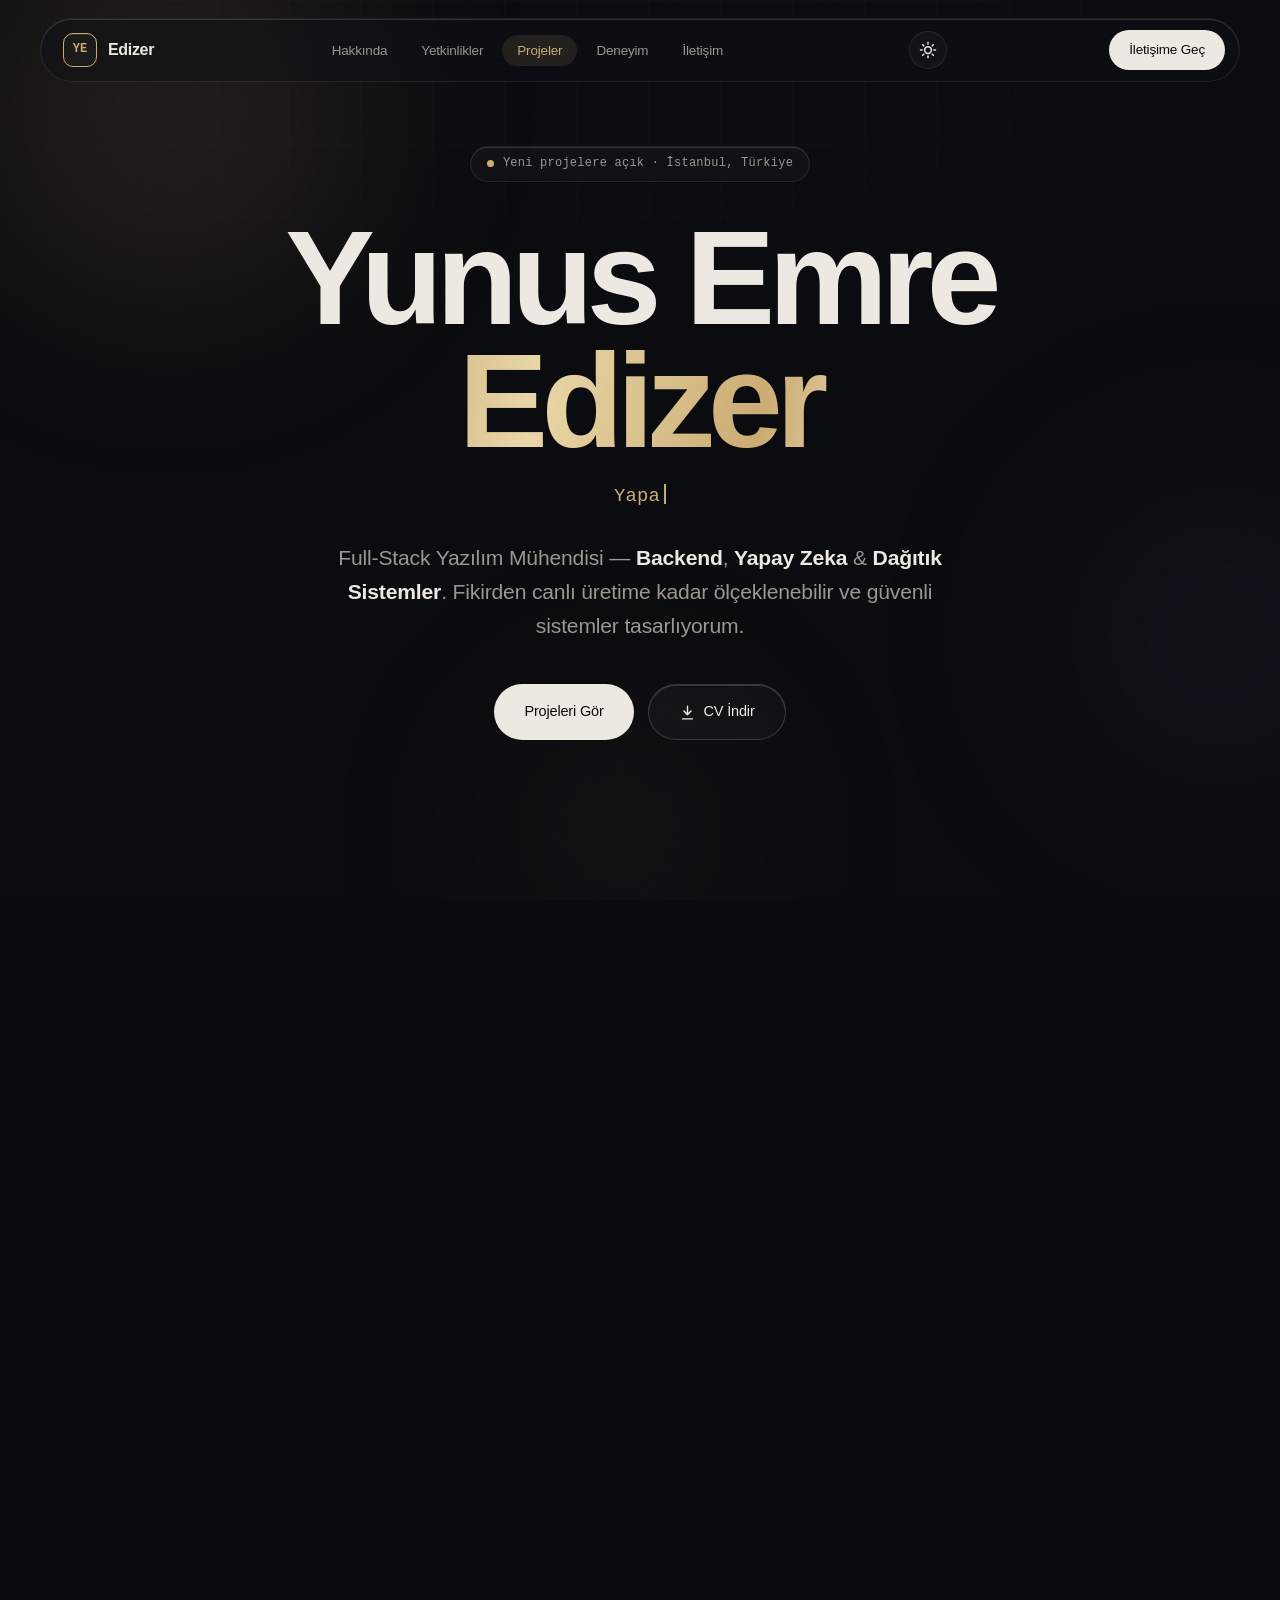
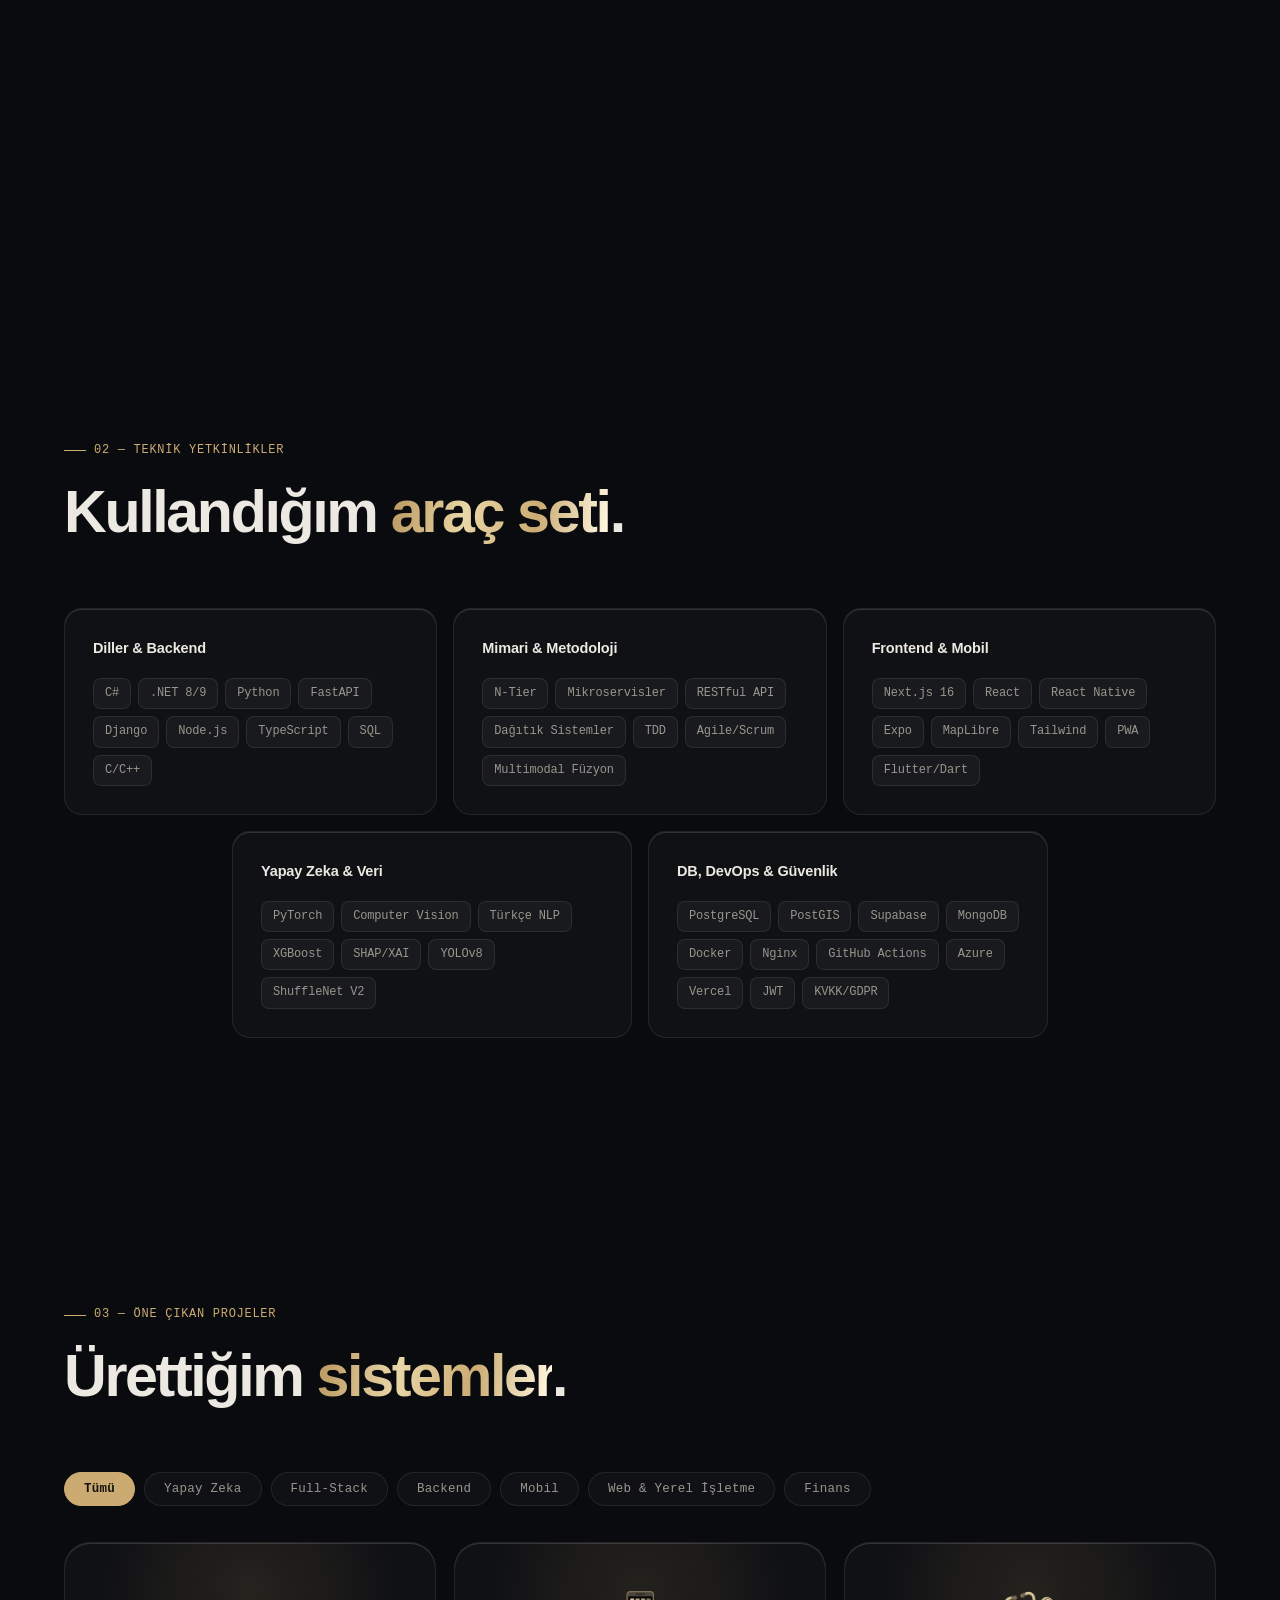
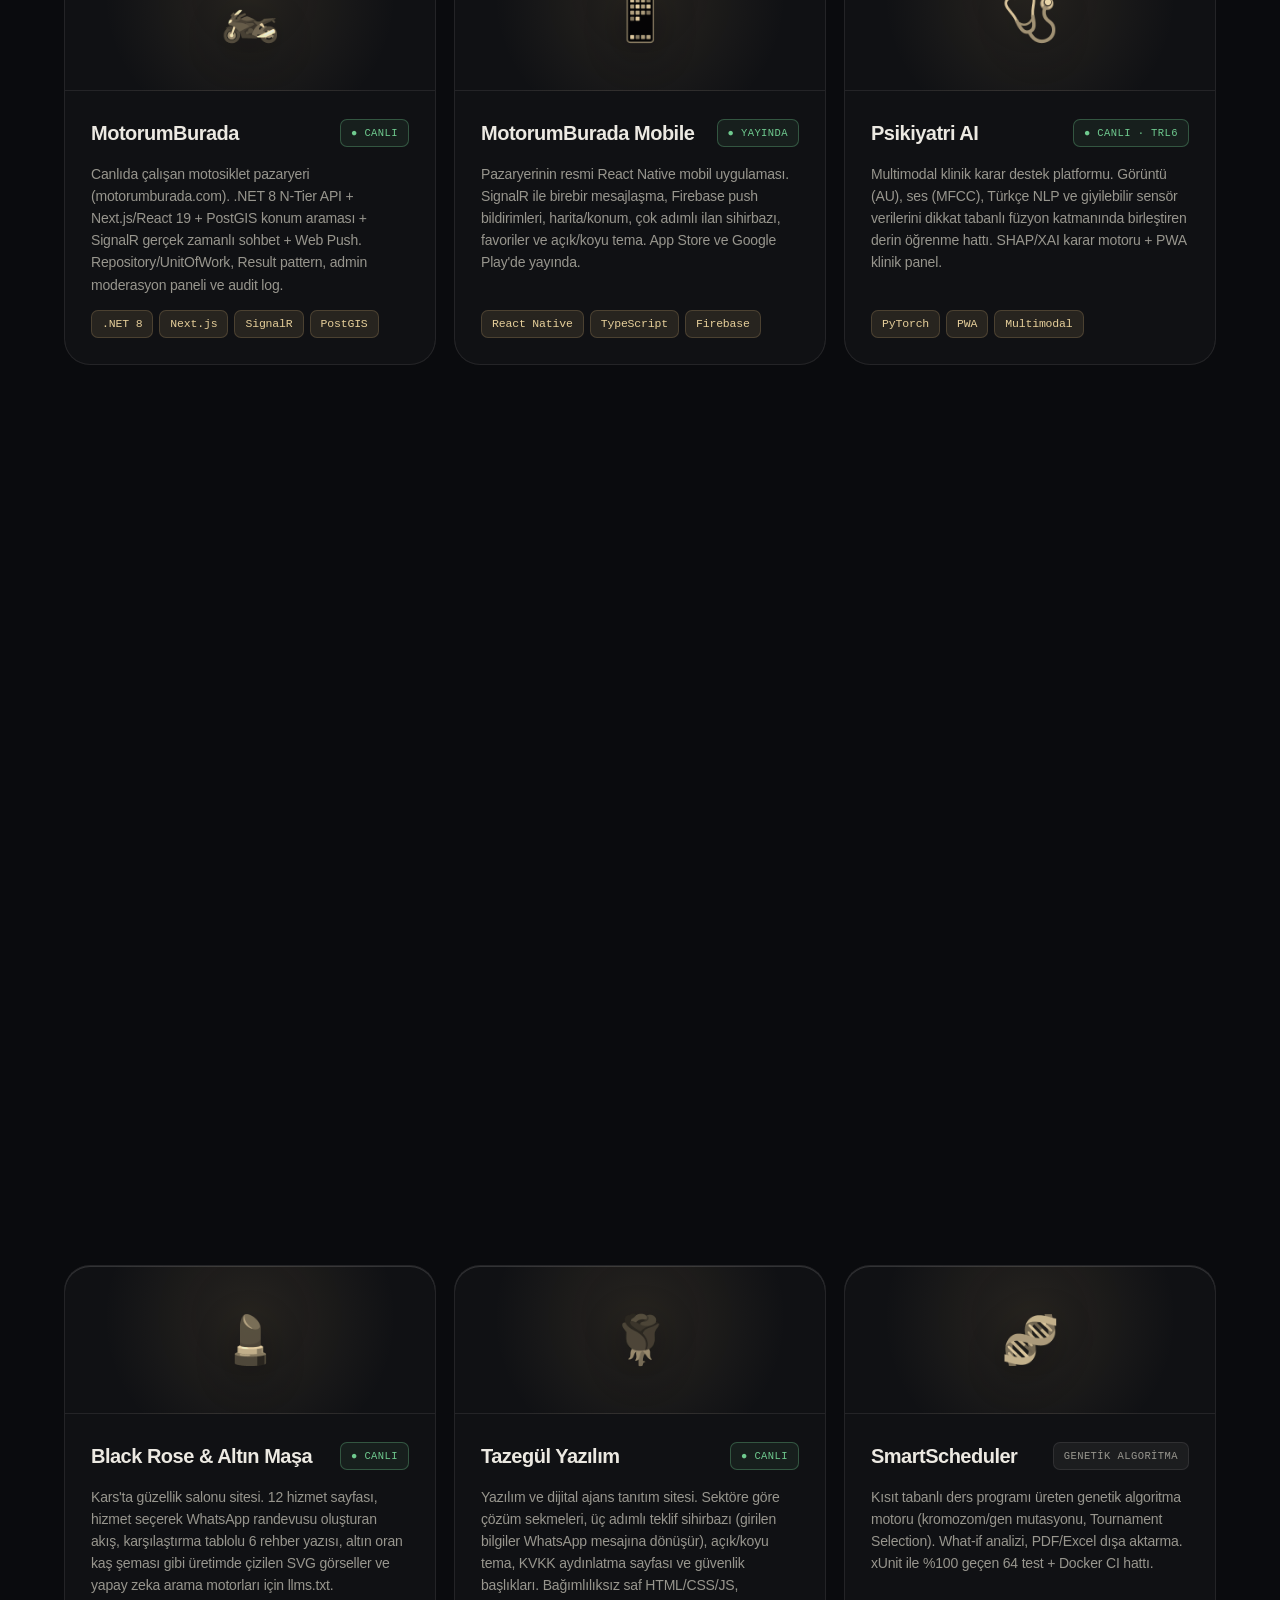
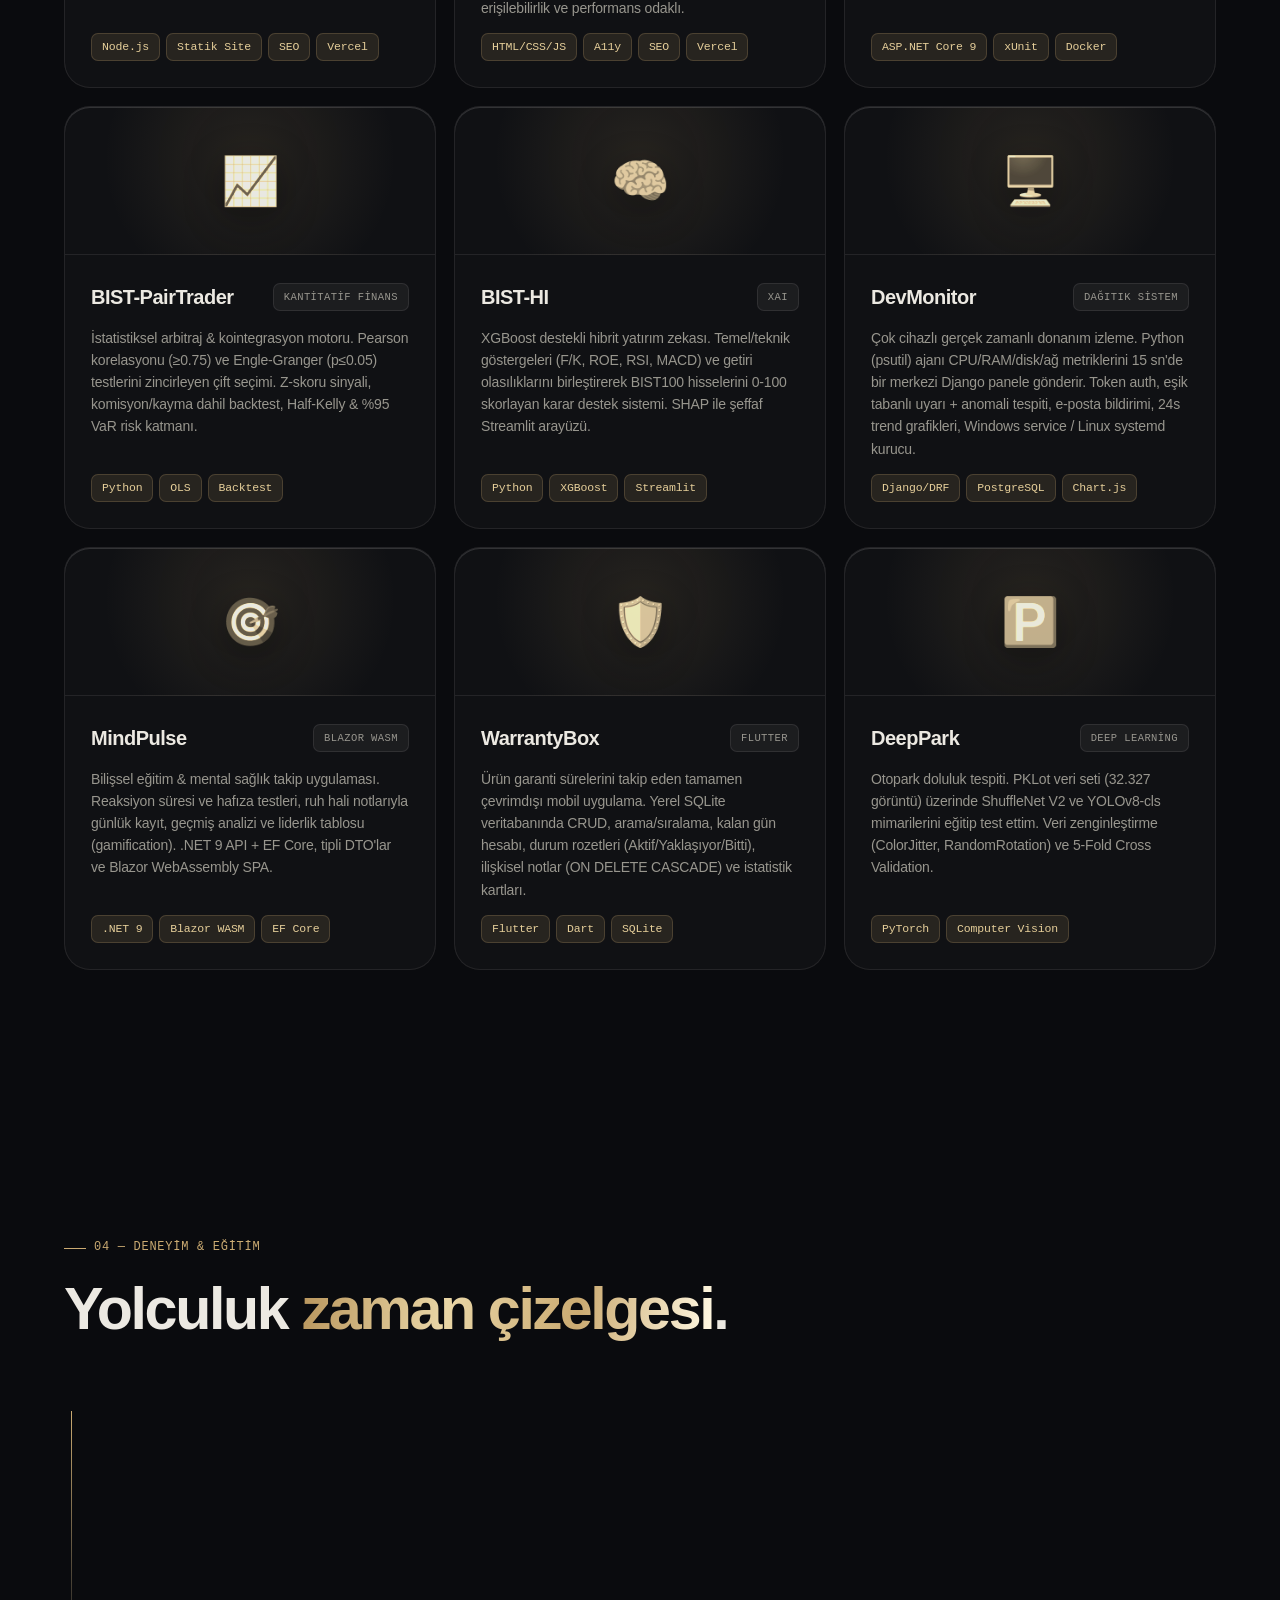
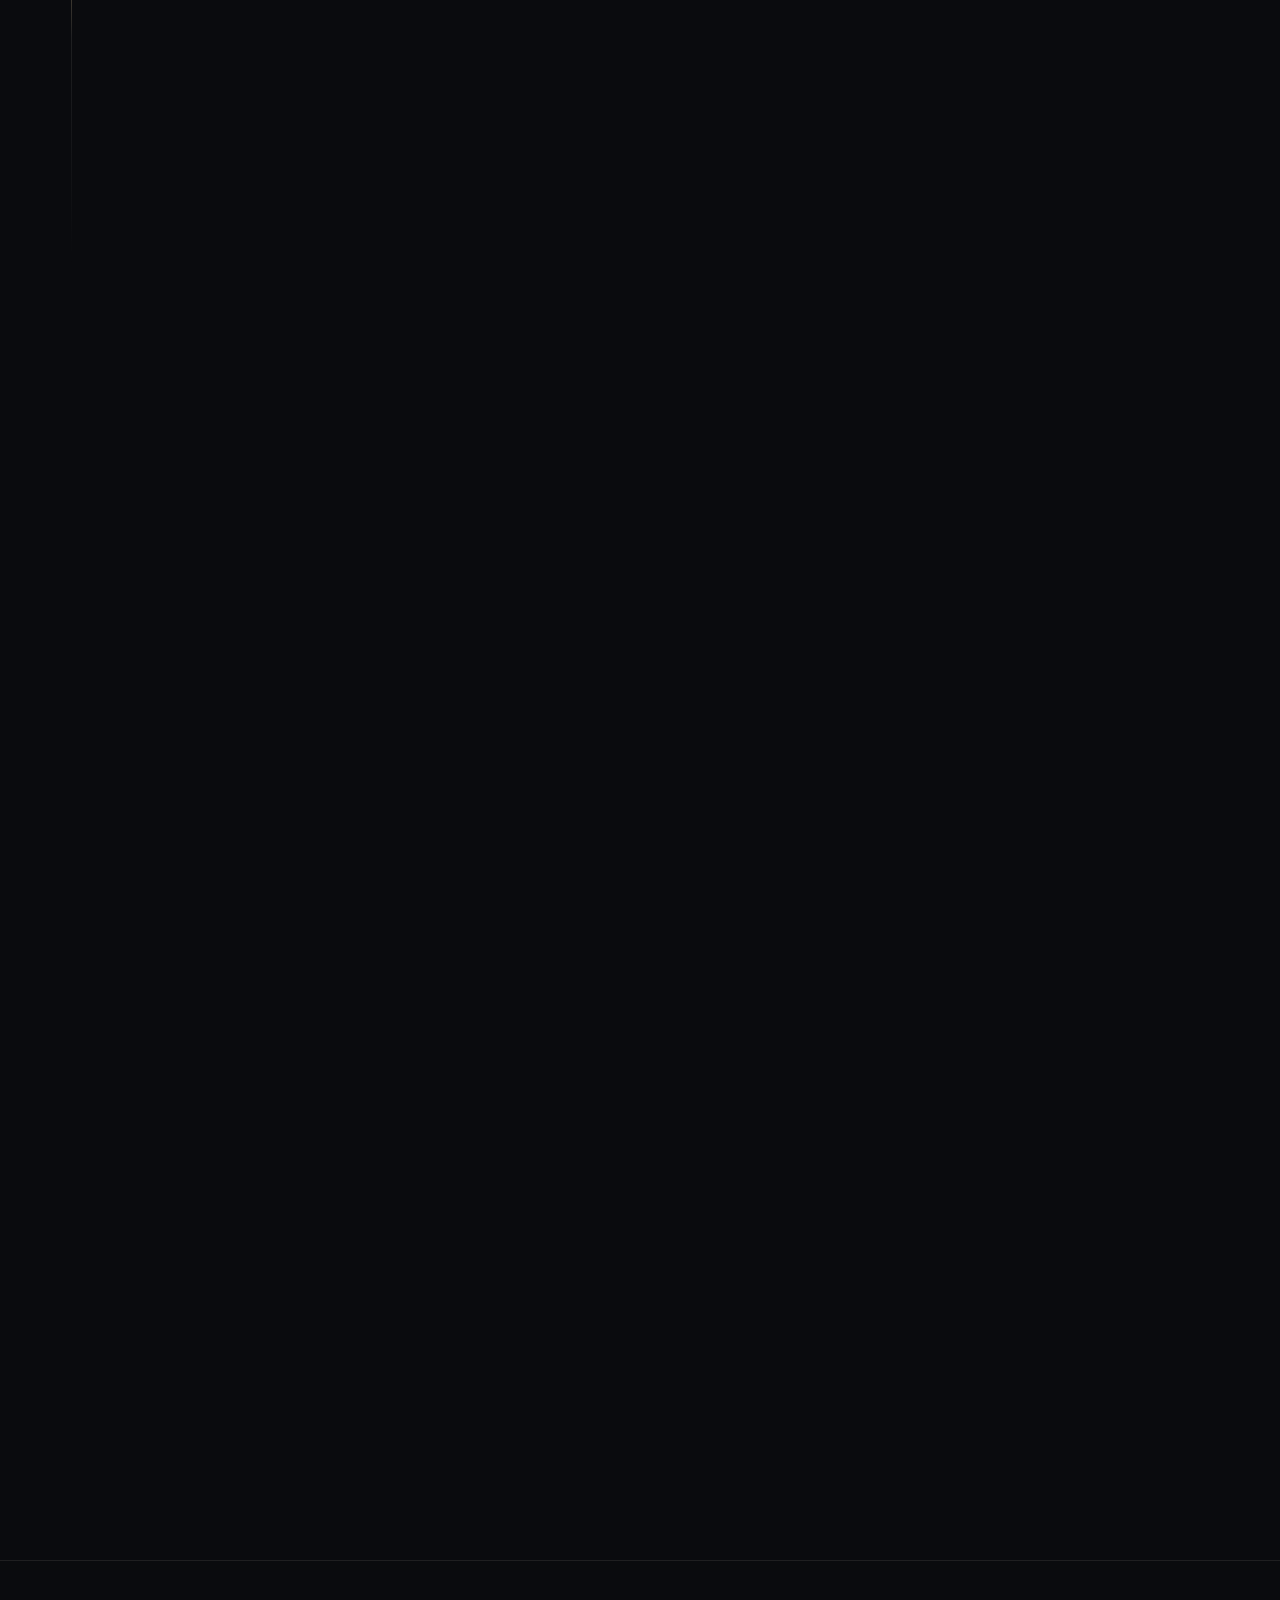
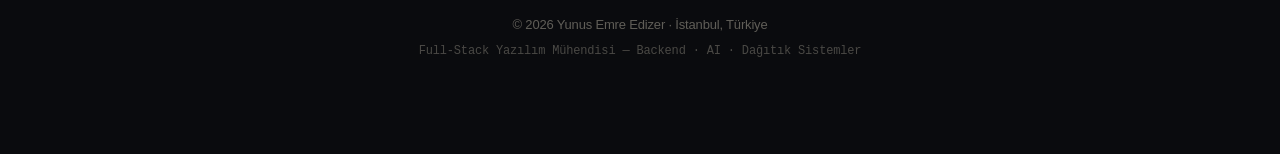
==== index.html @ 04d27bde "İçerik güncellemesi: yetkinlikler, hakkında, meta ve kaynak kod bağlantıları - Next.js 16, React Nat" ====
<!DOCTYPE html>
<html lang="tr">
<head>
  <meta charset="UTF-8" />
  <meta name="viewport" content="width=device-width, initial-scale=1.0" />
  <title>Yunus Emre Edizer — Yazılım Mühendisi</title>
  <meta name="description" content="Full-Stack Yazılım Mühendisi — Backend, Yapay Zeka, Mobil & Web. .NET, Next.js, React Native ve Python ile fikirden canlıya ölçeklenebilir sistemler." />
  <meta name="author" content="Yunus Emre Edizer" />
  <meta name="theme-color" content="#0a0b0e" />
  <link rel="canonical" href="https://yunusedizer.software/" />
  <!-- Open Graph -->
  <meta property="og:type" content="website" />
  <meta property="og:site_name" content="Yunus Emre Edizer" />
  <meta property="og:url" content="https://yunusedizer.software/" />
  <meta property="og:title" content="Yunus Emre Edizer — Full-Stack Yazılım Mühendisi" />
  <meta property="og:description" content="Backend, Yapay Zeka & Dağıtık Sistemler. .NET, Next.js ve Python ile fikirden production'a." />
  <meta property="og:locale" content="tr_TR" />
  <meta property="og:image" content="https://yunusedizer.software/og-image.png" />
  <meta property="og:image:width" content="1200" />
  <meta property="og:image:height" content="630" />
  <meta property="og:image:alt" content="Yunus Emre Edizer — Full-Stack Yazılım Mühendisi" />
  <meta name="twitter:card" content="summary_large_image" />
  <meta name="twitter:title" content="Yunus Emre Edizer — Full-Stack Yazılım Mühendisi" />
  <meta name="twitter:description" content="Backend, Yapay Zeka & Dağıtık Sistemler." />
  <meta name="twitter:image" content="https://yunusedizer.software/og-image.png" />
  <link rel="icon" href="data:image/svg+xml,<svg xmlns='http://www.w3.org/2000/svg' viewBox='0 0 100 100'><rect width='100' height='100' rx='24' fill='%230a0b0e'/><rect x='4' y='4' width='92' height='92' rx='21' fill='none' stroke='%23cbab72' stroke-width='4'/><text x='50' y='67' font-size='46' font-family='monospace' font-weight='bold' fill='%23cbab72' text-anchor='middle'>YE</text></svg>" />
  <link rel="stylesheet" href="styles.css" />
  <script type="application/ld+json">
  {
    "@context": "https://schema.org",
    "@type": "Person",
    "name": "Yunus Emre Edizer",
    "url": "https://yunusedizer.software/",
    "image": "https://yunusedizer.software/og-image.png",
    "jobTitle": "Full-Stack Yazılım Mühendisi",
    "email": "mailto:edizeryunusemre@gmail.com",
    "address": { "@type": "PostalAddress", "addressLocality": "İstanbul", "addressCountry": "TR" },
    "sameAs": [
      "https://github.com/YunusEdizer",
      "https://linkedin.com/in/edizeryunusemre"
    ],
    "knowsAbout": ["Backend Geliştirme", "Yapay Zeka", "Makine Öğrenmesi", "Dağıtık Sistemler", "Mobil Uygulama", "Teknik SEO", ".NET", "Next.js", "React Native", "Python", "PyTorch", "PostGIS"],
    "alumniOf": { "@type": "CollegeOrUniversity", "name": "İstanbul Topkapı Üniversitesi" }
  }
  </script>
</head>
<body>
  <!-- Scroll progress bar -->
  <div class="scroll-progress" id="scrollProgress"></div>

  <!-- Ambient background -->
  <div class="ambient" aria-hidden="true">
    <div class="orb orb-1"></div>
    <div class="orb orb-2"></div>
    <div class="orb orb-3"></div>
    <div class="grid-overlay"></div>
  </div>
  <div class="grain" aria-hidden="true"></div>

  <!-- Navigation -->
  <nav class="nav" id="nav">
    <div class="nav-inner">
      <a href="#hero" class="nav-brand">
        <span class="brand-mark">YE</span>
        <span class="brand-text">Edizer</span>
      </a>
      <ul class="nav-links">
        <li><a href="#about">Hakkında</a></li>
        <li><a href="#stack">Yetkinlikler</a></li>
        <li><a href="#projects">Projeler</a></li>
        <li><a href="#experience">Deneyim</a></li>
        <li><a href="#contact">İletişim</a></li>
      </ul>
      <button class="theme-toggle" id="themeToggle" aria-label="Tema değiştir">
        <svg class="ico-sun" viewBox="0 0 24 24" width="18" height="18" fill="none" stroke="currentColor" stroke-width="2" stroke-linecap="round"><circle cx="12" cy="12" r="4.5"/><path d="M12 2v2M12 20v2M2 12h2M20 12h2M4.9 4.9l1.4 1.4M17.7 17.7l1.4 1.4M19.1 4.9l-1.4 1.4M6.3 17.7l-1.4 1.4"/></svg>
        <svg class="ico-moon" viewBox="0 0 24 24" width="18" height="18" fill="none" stroke="currentColor" stroke-width="2" stroke-linecap="round" stroke-linejoin="round"><path d="M21 12.8A9 9 0 1 1 11.2 3a7 7 0 0 0 9.8 9.8z"/></svg>
      </button>
      <a href="#contact" class="nav-cta">İletişime Geç</a>
      <button class="nav-toggle" id="navToggle" aria-label="Menü">
        <span></span><span></span><span></span>
      </button>
    </div>
    <div class="nav-mobile" id="navMobile">
      <a href="#about">Hakkında</a>
      <a href="#stack">Yetkinlikler</a>
      <a href="#projects">Projeler</a>
      <a href="#experience">Deneyim</a>
      <a href="#contact">İletişim</a>
    </div>
  </nav>

  <!-- Hero -->
  <header class="hero" id="hero">
    <div class="hero-content">
      <div class="hero-badge reveal">
        <span class="pulse"></span>
        Yeni projelere açık · İstanbul, Türkiye
      </div>
      <h1 class="hero-title">
        <span class="line reveal" style="--d:.05s">Yunus Emre</span>
        <span class="line reveal grad" style="--d:.15s">Edizer</span>
      </h1>
      <p class="hero-role reveal" style="--d:.22s" aria-label="Uzmanlık alanları">
        <span class="type-text" id="typeText"></span><span class="type-caret" aria-hidden="true"></span>
      </p>
      <p class="hero-sub reveal" style="--d:.3s">
        Full-Stack Yazılım Mühendisi — <strong>Backend</strong>, <strong>Yapay Zeka</strong> &amp; <strong>Dağıtık Sistemler</strong>.
        Fikirden canlı üretime kadar ölçeklenebilir ve güvenli sistemler tasarlıyorum.
      </p>
      <div class="hero-actions reveal" style="--d:.45s">
        <a href="#projects" class="btn btn-primary" data-magnetic>Projeleri Gör</a>
        <a href="Yunus_Emre_Edizer_CV_TR.pdf" download class="btn btn-ghost" data-magnetic>
          <svg viewBox="0 0 24 24" width="17" height="17" fill="none" stroke="currentColor" stroke-width="2" stroke-linecap="round" stroke-linejoin="round" style="margin-right:8px;vertical-align:-3px"><path d="M12 3v12M7 10l5 5 5-5M5 21h14"/></svg>CV İndir
        </a>
      </div>
    </div>
    <div class="hero-scroll reveal" style="--d:.8s">
      <span>Keşfet</span>
      <div class="scroll-line"></div>
    </div>
  </header>

  <main>
    <!-- About -->
    <section class="section" id="about">
      <div class="section-head reveal">
        <span class="eyebrow">01 — Hakkında</span>
        <h2 class="section-title">Fikirden <span class="grad">production</span>'a<br />uçtan uca mühendislik.</h2>
      </div>
      <div class="about-grid">
        <p class="about-lead reveal">
          .NET, Next.js, React Native ve Python ekosistemlerinde uzmanlaşmış bir yazılım mühendisiyim.
          Backend mimarisi, makine öğrenmesi entegrasyonu, coğrafi sistemler (PostGIS) ve mobil
          uygulamalar alanında, canlıda çalışan ürünler geliştiriyorum.
        </p>
        <div class="about-points">
          <div class="point reveal" style="--d:.1s">
            <span class="point-ico">◆</span>
            <div><h4>Kurumsal Ar-Ge</h4><p>Eurotech Bilişim &amp; Weunique AI'da Agile/Scrum takımlarında TRL6 seviyesinde AI projeleri.</p></div>
          </div>
          <div class="point reveal" style="--d:.2s">
            <span class="point-ico">◆</span>
            <div><h4>Güvenlik &amp; Uyum</h4><p>KVKK/GDPR uyumlu takma kimliklendirme, veri maskeleme ve "unutulma hakkı" uç noktaları.</p></div>
          </div>
          <div class="point reveal" style="--d:.3s">
            <span class="point-ico">◆</span>
            <div><h4>DevOps &amp; TDD</h4><p>Docker, GitHub Actions CI/CD, xUnit ile %100 geçen test suitleri ve otomasyon.</p></div>
          </div>
          <div class="point reveal" style="--d:.4s">
            <span class="point-ico">◆</span>
            <div><h4>Ürün &amp; Yayın</h4><p>App Store ve Google Play'de yayında mobil uygulama; yerel işletmeler için SEO odaklı, hızlı web siteleri.</p></div>
          </div>
        </div>
      </div>
    </section>

    <!-- Stack -->
    <section class="section" id="stack">
      <div class="section-head reveal">
        <span class="eyebrow">02 — Teknik Yetkinlikler</span>
        <h2 class="section-title">Kullandığım <span class="grad">araç seti</span>.</h2>
      </div>
      <div class="stack-grid">
        <article class="stack-card reveal">
          <h4>Diller &amp; Backend</h4>
          <div class="chips">
            <span>C#</span><span>.NET 8/9</span><span>Python</span><span>FastAPI</span><span>Django</span><span>Node.js</span><span>TypeScript</span><span>SQL</span><span>C/C++</span>
          </div>
        </article>
        <article class="stack-card reveal" style="--d:.1s">
          <h4>Mimari &amp; Metodoloji</h4>
          <div class="chips">
            <span>N-Tier</span><span>Mikroservisler</span><span>RESTful API</span><span>Dağıtık Sistemler</span><span>TDD</span><span>Agile/Scrum</span><span>Multimodal Füzyon</span>
          </div>
        </article>
        <article class="stack-card reveal" style="--d:.2s">
          <h4>Frontend &amp; Mobil</h4>
          <div class="chips">
            <span>Next.js 16</span><span>React</span><span>React Native</span><span>Expo</span><span>MapLibre</span><span>Tailwind</span><span>PWA</span><span>Flutter/Dart</span>
          </div>
        </article>
        <article class="stack-card reveal" style="--d:.3s">
          <h4>Yapay Zeka &amp; Veri</h4>
          <div class="chips">
            <span>PyTorch</span><span>Computer Vision</span><span>Türkçe NLP</span><span>XGBoost</span><span>SHAP/XAI</span><span>YOLOv8</span><span>ShuffleNet V2</span>
          </div>
        </article>
        <article class="stack-card reveal" style="--d:.4s">
          <h4>DB, DevOps &amp; Güvenlik</h4>
          <div class="chips">
            <span>PostgreSQL</span><span>PostGIS</span><span>Supabase</span><span>MongoDB</span><span>Docker</span><span>Nginx</span><span>GitHub Actions</span><span>Azure</span><span>Vercel</span><span>JWT</span><span>KVKK/GDPR</span>
          </div>
        </article>
      </div>
    </section>

    <!-- Projects -->
    <section class="section" id="projects">
      <div class="section-head reveal">
        <span class="eyebrow">03 — Öne Çıkan Projeler</span>
        <h2 class="section-title">Ürettiğim <span class="grad">sistemler</span>.</h2>
      </div>
      <div class="filters reveal" id="filters">
        <button class="filter active" data-filter="all">Tümü</button>
        <button class="filter" data-filter="ai">Yapay Zeka</button>
        <button class="filter" data-filter="fullstack">Full-Stack</button>
        <button class="filter" data-filter="backend">Backend</button>
        <button class="filter" data-filter="mobile">Mobil</button>
        <button class="filter" data-filter="web">Web &amp; Yerel İşletme</button>
        <button class="filter" data-filter="finance">Finans</button>
      </div>
      <div class="projects" id="projectGrid">
        <article class="project reveal" data-cat="fullstack backend" data-live="https://motorumburada.com" data-note="Kendi girişimim — kaynak kodu özeldir.">
          <div class="project-media"><span class="project-emoji">🏍️</span></div>
          <div class="project-body">
            <div class="project-top">
              <h3>MotorumBurada</h3>
              <span class="tag tag-live">● Canlı</span>
            </div>
            <p>Canlıda çalışan motosiklet pazaryeri (motorumburada.com). .NET 8 N-Tier API + Next.js/React 19 + PostGIS konum araması + SignalR gerçek zamanlı sohbet + Web Push. Repository/UnitOfWork, Result pattern, admin moderasyon paneli ve audit log.</p>
            <div class="project-tech"><span>.NET 8</span><span>Next.js</span><span>SignalR</span><span>PostGIS</span></div>
          </div>
        </article>

        <article class="project reveal" data-cat="mobile" data-store="https://apps.apple.com/tr/app/motorumburada/id6791850764" data-play="https://play.google.com/store/apps/details?id=com.motorumburada" data-note="Kendi girişimim — kaynak kodu özeldir." style="--d:0.05s">
          <div class="project-media"><span class="project-emoji">📱</span></div>
          <div class="project-body">
            <div class="project-top">
              <h3>MotorumBurada Mobile</h3>
              <span class="tag tag-live">● Yayında</span>
            </div>
            <p>Pazaryerinin resmi React Native mobil uygulaması. SignalR ile birebir mesajlaşma, Firebase push bildirimleri, harita/konum, çok adımlı ilan sihirbazı, favoriler ve açık/koyu tema. App Store ve Google Play'de yayında.</p>
            <div class="project-tech"><span>React Native</span><span>TypeScript</span><span>Firebase</span></div>
          </div>
        </article>

        <article class="project reveal" data-cat="ai fullstack" data-live="https://deeppsy.eurotechbilisim.com.tr" data-note="Kurumsal Ar-Ge projesi (Eurotech Bilişim A.Ş.) — kaynak kodu özeldir." style="--d:0.10s">
          <div class="project-media"><span class="project-emoji">🩺</span></div>
          <div class="project-body">
            <div class="project-top">
              <h3>Psikiyatri AI</h3>
              <span class="tag tag-live">● Canlı · TRL6</span>
            </div>
            <p>Multimodal klinik karar destek platformu. Görüntü (AU), ses (MFCC), Türkçe NLP ve giyilebilir sensör verilerini dikkat tabanlı füzyon katmanında birleştiren derin öğrenme hattı. SHAP/XAI karar motoru + PWA klinik panel.</p>
            <div class="project-tech"><span>PyTorch</span><span>PWA</span><span>Multimodal</span></div>
          </div>
        </article>

        <article class="project reveal" data-cat="fullstack backend" data-note="Müşteri projesi — geliştirme aşamasında, kaynak kodu özeldir." style="--d:0.15s">
          <div class="project-media"><span class="project-emoji">🗺️</span></div>
          <div class="project-body">
            <div class="project-top">
              <h3>Sanal Parsel</h3>
              <span class="tag">Geliştiriliyor</span>
            </div>
            <p>Türkiye haritasını 400 m²'lik sanal parsellere bölen satış platformu. Eşit alanlı (LAEA) projeksiyon sayesinde 1,96 milyar parselin hiçbiri veritabanına yazılmaz; kimlik koordinattan türetilir. Vektör karo servisi, süreli sepet kilidi, QR doğrulamalı PDF sertifika ve yönetim paneli. 245 test.</p>
            <div class="project-tech"><span>.NET 8</span><span>PostGIS</span><span>Next.js</span><span>MapLibre</span></div>
          </div>
        </article>

        <article class="project reveal" data-cat="mobile fullstack" data-note="Kendi girişimim — yayına hazırlanıyor, kaynak kodu özeldir." style="--d:0.20s">
          <div class="project-media"><span class="project-emoji">🧭</span></div>
          <div class="project-body">
            <div class="project-top">
              <h3>ParkPusula</h3>
              <span class="tag">Yayına hazırlanıyor</span>
            </div>
            <p>İstanbul için otopark bulma platformu. İSPARK açık doluluk verisi ve OpenStreetMap'ten derlenen 1.300+ otopark tek haritada. Expo mobil uygulama, Next.js site ve işletme paneli, veri senkronu yapan Node worker; Turborepo monorepo ve 27 senaryolu RLS güvenlik testi.</p>
            <div class="project-tech"><span>Expo</span><span>Next.js</span><span>Supabase</span><span>PostGIS</span></div>
          </div>
        </article>

        <article class="project reveal" data-cat="fullstack" data-live="https://noteblog-ctgpcke8hpcmbnf4.germanywestcentral-01.azurewebsites.net" data-code="https://github.com/YunusEdizer/NoteBlogProject" style="--d:0.25s">
          <div class="project-media"><span class="project-emoji">📝</span></div>
          <div class="project-body">
            <div class="project-top">
              <h3>NoteBlog</h3>
              <span class="tag tag-live">● Azure</span>
            </div>
            <p>Full-stack blog platformu. Bcrypt kimlik doğrulama, yazı CRUD, yorum/beğeni/yer imi, admin paneli (site istatistikleri, kullanıcı yönetimi), kategori etiketleri, site içi arama, okuma süresi tahmini. Azure App Service + MongoDB Atlas üzerinde canlı.</p>
            <div class="project-tech"><span>Node.js</span><span>Express</span><span>MongoDB</span><span>Azure</span></div>
          </div>
        </article>

        <article class="project reveal" data-cat="web fullstack" data-live="https://www.camlicataksikars.com" data-code="https://github.com/YunusEdizer/kars-camlica-taksi" style="--d:0.30s">
          <div class="project-media"><span class="project-emoji">🚕</span></div>
          <div class="project-body">
            <div class="project-top">
              <h3>Çamlıca Taksi</h3>
              <span class="tag tag-live">● Canlı</span>
            </div>
            <p>Kars merkez taksi durağı için yerel SEO odaklı tanıtım sitesi. Tek bir site.config.json'dan tüm sayfaları üreten Node.js statik site üreticisi; TR/EN çift dil, tıkla-ara ve WhatsApp konum akışları, havalimanı/gar/transfer ve rehber sayfaları, LocalBusiness JSON-LD. Vercel üzerinde canlı.</p>
            <div class="project-tech"><span>Node.js</span><span>Statik Site</span><span>SEO</span><span>Vercel</span></div>
          </div>
        </article>

        <article class="project reveal" data-cat="web fullstack" data-live="https://kars-oztekce-cekici.vercel.app" data-code="https://github.com/YunusEdizer/kars-oztekce-cekici" style="--d:0.35s">
          <div class="project-media"><span class="project-emoji">🚛</span></div>
          <div class="project-body">
            <div class="project-top">
              <h3>Öztekçe Oto Kurtarma</h3>
              <span class="tag tag-live">● Canlı</span>
            </div>
            <p>Kars'ta 7/24 çekici ve yol yardımı sitesi. Konumu tek dokunuşla WhatsApp'a gönderen acil akış, 6 hizmet, 7 ilçe ve 3 karayolu sayfası, kış yolculuğu rehberleri. SVG gece sahnesi ve ilçe haritası üretimde çiziliyor.</p>
            <div class="project-tech"><span>Node.js</span><span>Statik Site</span><span>SEO</span><span>Vercel</span></div>
          </div>
        </article>

        <article class="project reveal" data-cat="web fullstack" data-live="https://tarim-dunyasi-kars.vercel.app" data-code="https://github.com/YunusEdizer/tarim-dunyasi-kars" style="--d:0.40s">
          <div class="project-media"><span class="project-emoji">🚜</span></div>
          <div class="project-body">
            <div class="project-top">
              <h3>Tarım Dünyası</h3>
              <span class="tag tag-live">● Canlı</span>
            </div>
            <p>Kars'ta traktör ve tarım makineleri galerisi. Tıklanabilir parçalarıyla "makineyi tanıyın" teknik çizimi, bölgenin tarım takvimi, 5 ürün grubu ve 4 rehber, alım-satım talebini WhatsApp mesajına çeviren form. IndexNow ile anında dizinleme.</p>
            <div class="project-tech"><span>Node.js</span><span>SVG</span><span>IndexNow</span><span>Vercel</span></div>
          </div>
        </article>

        <article class="project reveal" data-cat="web fullstack" data-live="https://nisa-celik-guzellik.vercel.app" data-code="https://github.com/YunusEdizer/nisa-celik-guzellik" style="--d:0.45s">
          <div class="project-media"><span class="project-emoji">💄</span></div>
          <div class="project-body">
            <div class="project-top">
              <h3>Black Rose &amp; Altın Maşa</h3>
              <span class="tag tag-live">● Canlı</span>
            </div>
            <p>Kars'ta güzellik salonu sitesi. 12 hizmet sayfası, hizmet seçerek WhatsApp randevusu oluşturan akış, karşılaştırma tablolu 6 rehber yazısı, altın oran kaş şeması gibi üretimde çizilen SVG görseller ve yapay zeka arama motorları için llms.txt.</p>
            <div class="project-tech"><span>Node.js</span><span>Statik Site</span><span>SEO</span><span>Vercel</span></div>
          </div>
        </article>

        <article class="project reveal" data-cat="web fullstack" data-live="https://tazegul-yazilim.vercel.app" data-code="https://github.com/YunusEdizer/tazegul-yazilim-web" style="--d:0.50s">
          <div class="project-media"><span class="project-emoji">🌹</span></div>
          <div class="project-body">
            <div class="project-top">
              <h3>Tazegül Yazılım</h3>
              <span class="tag tag-live">● Canlı</span>
            </div>
            <p>Yazılım ve dijital ajans tanıtım sitesi. Sektöre göre çözüm sekmeleri, üç adımlı teklif sihirbazı (girilen bilgiler WhatsApp mesajına dönüşür), açık/koyu tema, KVKK aydınlatma sayfası ve güvenlik başlıkları. Bağımlılıksız saf HTML/CSS/JS, erişilebilirlik ve performans odaklı.</p>
            <div class="project-tech"><span>HTML/CSS/JS</span><span>A11y</span><span>SEO</span><span>Vercel</span></div>
          </div>
        </article>

        <article class="project reveal" data-cat="backend" data-code="https://github.com/YunusEdizer/smartscheduler-ai" style="--d:0.55s">
          <div class="project-media"><span class="project-emoji">🧬</span></div>
          <div class="project-body">
            <div class="project-top">
              <h3>SmartScheduler</h3>
              <span class="tag">Genetik Algoritma</span>
            </div>
            <p>Kısıt tabanlı ders programı üreten genetik algoritma motoru (kromozom/gen mutasyonu, Tournament Selection). What-if analizi, PDF/Excel dışa aktarma. xUnit ile %100 geçen 64 test + Docker CI hattı.</p>
            <div class="project-tech"><span>ASP.NET Core 9</span><span>xUnit</span><span>Docker</span></div>
          </div>
        </article>

        <article class="project reveal" data-cat="finance" data-note="Kaynak kodu talep üzerine paylaşılır." style="--d:0.60s">
          <div class="project-media"><span class="project-emoji">📈</span></div>
          <div class="project-body">
            <div class="project-top">
              <h3>BIST-PairTrader</h3>
              <span class="tag">Kantitatif Finans</span>
            </div>
            <p>İstatistiksel arbitraj &amp; kointegrasyon motoru. Pearson korelasyonu (≥0.75) ve Engle-Granger (p≤0.05) testlerini zincirleyen çift seçimi. Z-skoru sinyali, komisyon/kayma dahil backtest, Half-Kelly &amp; %95 VaR risk katmanı.</p>
            <div class="project-tech"><span>Python</span><span>OLS</span><span>Backtest</span></div>
          </div>
        </article>

        <article class="project reveal" data-cat="finance ai" data-note="Kaynak kodu talep üzerine paylaşılır." style="--d:0.65s">
          <div class="project-media"><span class="project-emoji">🧠</span></div>
          <div class="project-body">
            <div class="project-top">
              <h3>BIST-HI</h3>
              <span class="tag">XAI</span>
            </div>
            <p>XGBoost destekli hibrit yatırım zekası. Temel/teknik göstergeleri (F/K, ROE, RSI, MACD) ve getiri olasılıklarını birleştirerek BIST100 hisselerini 0-100 skorlayan karar destek sistemi. SHAP ile şeffaf Streamlit arayüzü.</p>
            <div class="project-tech"><span>Python</span><span>XGBoost</span><span>Streamlit</span></div>
          </div>
        </article>

        <article class="project reveal" data-cat="backend fullstack" data-code="https://github.com/YunusEdizer/hardware_monitoring_system" style="--d:0.70s">
          <div class="project-media"><span class="project-emoji">🖥️</span></div>
          <div class="project-body">
            <div class="project-top">
              <h3>DevMonitor</h3>
              <span class="tag">Dağıtık Sistem</span>
            </div>
            <p>Çok cihazlı gerçek zamanlı donanım izleme. Python (psutil) ajanı CPU/RAM/disk/ağ metriklerini 15 sn'de bir merkezi Django panele gönderir. Token auth, eşik tabanlı uyarı + anomali tespiti, e-posta bildirimi, 24s trend grafikleri, Windows service / Linux systemd kurucu.</p>
            <div class="project-tech"><span>Django/DRF</span><span>PostgreSQL</span><span>Chart.js</span></div>
          </div>
        </article>

        <article class="project reveal" data-cat="fullstack" data-code="https://github.com/YunusEdizer/MindPulse" style="--d:0.75s">
          <div class="project-media"><span class="project-emoji">🎯</span></div>
          <div class="project-body">
            <div class="project-top">
              <h3>MindPulse</h3>
              <span class="tag">Blazor WASM</span>
            </div>
            <p>Bilişsel eğitim &amp; mental sağlık takip uygulaması. Reaksiyon süresi ve hafıza testleri, ruh hali notlarıyla günlük kayıt, geçmiş analizi ve liderlik tablosu (gamification). .NET 9 API + EF Core, tipli DTO'lar ve Blazor WebAssembly SPA.</p>
            <div class="project-tech"><span>.NET 9</span><span>Blazor WASM</span><span>EF Core</span></div>
          </div>
        </article>

        <article class="project reveal" data-cat="mobile" data-note="Kaynak kodu talep üzerine paylaşılır." style="--d:0.80s">
          <div class="project-media"><span class="project-emoji">🛡️</span></div>
          <div class="project-body">
            <div class="project-top">
              <h3>WarrantyBox</h3>
              <span class="tag">Flutter</span>
            </div>
            <p>Ürün garanti sürelerini takip eden tamamen çevrimdışı mobil uygulama. Yerel SQLite veritabanında CRUD, arama/sıralama, kalan gün hesabı, durum rozetleri (Aktif/Yaklaşıyor/Bitti), ilişkisel notlar (ON DELETE CASCADE) ve istatistik kartları.</p>
            <div class="project-tech"><span>Flutter</span><span>Dart</span><span>SQLite</span></div>
          </div>
        </article>

        <article class="project reveal" data-cat="ai" data-code="https://github.com/YunusEdizer/Deep_Park_Final" style="--d:0.85s">
          <div class="project-media"><span class="project-emoji">🅿️</span></div>
          <div class="project-body">
            <div class="project-top">
              <h3>DeepPark</h3>
              <span class="tag">Deep Learning</span>
            </div>
            <p>Otopark doluluk tespiti. PKLot veri seti (32.327 görüntü) üzerinde ShuffleNet V2 ve YOLOv8-cls mimarilerini eğitip test ettim. Veri zenginleştirme (ColorJitter, RandomRotation) ve 5-Fold Cross Validation.</p>
            <div class="project-tech"><span>PyTorch</span><span>Computer Vision</span></div>
          </div>
        </article>
      </div>
    </section>

    <!-- Experience -->
    <section class="section" id="experience">
      <div class="section-head reveal">
        <span class="eyebrow">04 — Deneyim &amp; Eğitim</span>
        <h2 class="section-title">Yolculuk <span class="grad">zaman çizelgesi</span>.</h2>
      </div>
      <div class="timeline">
        <div class="tl-item reveal">
          <div class="tl-dot"></div>
          <span class="tl-date">02/2025 — Günümüz</span>
          <h4>Yapay Zeka &amp; Yazılım Mühendisi</h4>
          <p class="tl-org">Eurotech Bilişim A.Ş.</p>
          <p>TRL6 seviyesinde kurumsal AI/yazılım Ar-Ge; ML entegrasyonu, veri boru hatları, KVKK/GDPR uyumu ve backend geliştirme.</p>
        </div>
        <div class="tl-item reveal" style="--d:.1s">
          <div class="tl-dot"></div>
          <span class="tl-date">09/2025 — 06/2026</span>
          <h4>Yazılım Mühendisi (Geliştirici)</h4>
          <p class="tl-org">Weunique AI</p>
          <p>Insight QC ile ERP/MES/SAP arası veri akışı sağlayan full-stack çözümler; N-Tier .NET servisleri, Dapper &amp; sorgu optimizasyonu.</p>
        </div>
        <div class="tl-item reveal" style="--d:.2s">
          <div class="tl-dot"></div>
          <span class="tl-date">2023 — 2027 (bekl.)</span>
          <h4>Yazılım Mühendisliği (Lisans)</h4>
          <p class="tl-org">İstanbul Topkapı Üniversitesi</p>
          <p>Tam Burslu · Son Sınıf</p>
        </div>
      </div>
    </section>

    <!-- Contact -->
    <section class="section contact" id="contact">
      <div class="contact-card reveal">
        <span class="eyebrow">05 — İletişim</span>
        <h2 class="section-title">Bir sonraki projede<br /><span class="grad">birlikte çalışalım.</span></h2>
        <p class="contact-sub">Backend, yapay zeka veya full-stack bir fikrin mi var? Konuşalım.</p>

        <form class="contact-form reveal" id="contactForm" action="https://formspree.io/f/mqergdgb" method="POST" novalidate>
          <div class="form-row">
            <div class="field">
              <label for="cf-name">Ad Soyad</label>
              <input id="cf-name" name="name" type="text" required placeholder="Adınız" autocomplete="name" />
            </div>
            <div class="field">
              <label for="cf-email">E-posta</label>
              <input id="cf-email" name="email" type="email" required placeholder="ornek@mail.com" autocomplete="email" />
            </div>
          </div>
          <div class="field">
            <label for="cf-msg">Mesaj</label>
            <textarea id="cf-msg" name="message" rows="4" required placeholder="Projeniz veya fikriniz hakkında kısaca..."></textarea>
          </div>
          <button type="submit" class="btn btn-primary" id="cfSubmit" data-magnetic>Mesaj Gönder</button>
          <p class="form-status" id="formStatus" role="status" aria-live="polite"></p>
        </form>

        <div class="contact-divider"><span>veya doğrudan ulaş</span></div>

        <div class="contact-links">
          <a href="mailto:edizeryunusemre@gmail.com" class="c-link"><span>✉</span> edizeryunusemre@gmail.com</a>
          <a href="tel:+905382374571" class="c-link"><span>☎</span> +90 538 237 45 71</a>
          <a href="https://linkedin.com/in/edizeryunusemre" target="_blank" rel="noopener" class="c-link"><span>in</span> LinkedIn</a>
          <a href="https://github.com/YunusEdizer" target="_blank" rel="noopener" class="c-link"><span>⌥</span> GitHub</a>
        </div>
      </div>
    </section>
  </main>

  <!-- Project detail modal -->
  <div class="modal" id="modal" aria-hidden="true">
    <div class="modal-backdrop" data-close></div>
    <div class="modal-card" role="dialog" aria-modal="true" aria-labelledby="modalTitle">
      <button class="modal-close" data-close aria-label="Kapat">✕</button>
      <div class="modal-emoji" id="modalEmoji">🚀</div>
      <span class="modal-tag" id="modalTag">Proje</span>
      <h3 id="modalTitle">Proje</h3>
      <p id="modalDesc">Açıklama</p>
      <div class="project-tech" id="modalTech"></div>
      <p class="modal-note" id="modalNote"></p>
      <div class="modal-actions" id="modalActions"></div>
    </div>
  </div>

  <footer class="footer">
    <p>© 2026 Yunus Emre Edizer · İstanbul, Türkiye</p>
    <p class="footer-note">Full-Stack Yazılım Mühendisi — Backend · AI · Dağıtık Sistemler</p>
  </footer>

  <button class="to-top" id="toTop" aria-label="Sayfa başına dön">
    <svg viewBox="0 0 24 24" width="18" height="18" fill="none" stroke="currentColor" stroke-width="2.2" stroke-linecap="round" stroke-linejoin="round"><path d="M12 19V5M6 11l6-6 6 6"/></svg>
  </button>

  <script src="script.js"></script>
</body>
</html>
---- styles.css ----
/* ============================================================
   Yunus Emre Edizer — Portfolio
   "Engineering Atelier" — quiet-luxury / editorial-technical
   Deep ink · champagne accent · monospace metadata
   ============================================================ */

:root {
  /* Neutrals — deep cool ink, warm off-white text */
  --bg: #0a0b0e;
  --bg-soft: #0f1116;
  --surface: rgba(255, 255, 255, 0.028);
  --surface-hover: rgba(255, 255, 255, 0.05);
  --border: rgba(236, 233, 226, 0.09);
  --border-strong: rgba(236, 233, 226, 0.18);
  --hairline: rgba(255, 255, 255, 0.14);
  --text: #ece9e2;
  --text-dim: #98968e;
  --text-faint: #605e58;

  /* Single accent — champagne gold */
  --accent: #cbab72;
  --accent-bright: #e6cf9a;
  --accent-soft: rgba(203, 171, 114, 0.12);
  --on-accent: #14120c;
  --live: #6fca8f;
  --grad: linear-gradient(100deg, #e9d6a6 0%, #cbab72 38%, #f2e6c4 62%, #b8955c 100%);

  --radius: 18px;
  --radius-lg: 26px;
  --ease: cubic-bezier(0.22, 1, 0.36, 1);
  --font: -apple-system, BlinkMacSystemFont, "SF Pro Display", "Segoe UI", Roboto, Helvetica, Arial, sans-serif;
  --mono: ui-monospace, "SF Mono", "JetBrains Mono", "Cascadia Code", "Segoe UI Mono", Menlo, Consolas, monospace;
}

:root[data-theme="light"] {
  --bg: #f4f2ec;
  --bg-soft: #fbfaf6;
  --surface: rgba(24, 22, 16, 0.028);
  --surface-hover: rgba(24, 22, 16, 0.055);
  --border: rgba(24, 22, 16, 0.11);
  --border-strong: rgba(24, 22, 16, 0.22);
  --hairline: rgba(24, 22, 16, 0.12);
  --text: #17161b;
  --text-dim: #55534c;
  --text-faint: #8f8d84;
  --accent: #997a3c;
  --accent-bright: #7d6330;
  --accent-soft: rgba(153, 122, 60, 0.12);
  --on-accent: #fbfaf6;
  --live: #2e9c5c;
  --grad: linear-gradient(100deg, #8a6c31 0%, #b08f4c 45%, #7a5f2b 100%);
}

* { margin: 0; padding: 0; box-sizing: border-box; }

html {
  scroll-behavior: smooth;
  scroll-padding-top: 96px;
  -webkit-font-smoothing: antialiased;
  text-rendering: optimizeLegibility;
}

body {
  font-family: var(--font);
  background: var(--bg);
  color: var(--text);
  line-height: 1.6;
  overflow-x: hidden;
  letter-spacing: -0.011em;
}

::selection { background: rgba(203, 171, 114, 0.28); color: #fff; }
:root[data-theme="light"] ::selection { color: #17161b; }
a { color: inherit; text-decoration: none; }

/* ---------- Scroll progress ---------- */
.scroll-progress {
  position: fixed; top: 0; left: 0; height: 2px; width: 0%;
  background: var(--grad); z-index: 1000;
  box-shadow: 0 0 12px rgba(203, 171, 114, 0.5);
  transition: width 0.08s linear;
}

/* ---------- Ambient background ---------- */
.ambient { position: fixed; inset: 0; z-index: -1; overflow: hidden; background: var(--bg); }
.orb { position: absolute; border-radius: 50%; filter: blur(100px); will-change: transform; }
.orb-1 { width: 540px; height: 540px; background: radial-gradient(circle, rgba(203,171,114,0.5), transparent 70%); top: -160px; left: -100px; opacity: 0.4; animation: float1 24s var(--ease) infinite; }
.orb-2 { width: 480px; height: 480px; background: radial-gradient(circle, rgba(70,90,130,0.45), transparent 70%); top: 44%; right: -180px; opacity: 0.35; animation: float2 28s var(--ease) infinite; }
.orb-3 { width: 420px; height: 420px; background: radial-gradient(circle, rgba(150,120,80,0.35), transparent 70%); bottom: -140px; left: 32%; opacity: 0.3; animation: float3 32s var(--ease) infinite; }
:root[data-theme="light"] .orb { opacity: 0.22 !important; filter: blur(120px); }
@keyframes float1 { 50% { transform: translate(110px, 70px) scale(1.12); } }
@keyframes float2 { 50% { transform: translate(-90px, -50px) scale(1.08); } }
@keyframes float3 { 50% { transform: translate(50px, -80px) scale(1.15); } }

.grid-overlay {
  position: absolute; inset: 0;
  background-image:
    linear-gradient(rgba(236,233,226,0.02) 1px, transparent 1px),
    linear-gradient(90deg, rgba(236,233,226,0.02) 1px, transparent 1px);
  background-size: 72px 72px;
  mask-image: radial-gradient(ellipse 90% 60% at 50% 0%, #000 25%, transparent 78%);
  -webkit-mask-image: radial-gradient(ellipse 90% 60% at 50% 0%, #000 25%, transparent 78%);
}
:root[data-theme="light"] .grid-overlay { background-image: linear-gradient(rgba(24,22,16,0.03) 1px, transparent 1px), linear-gradient(90deg, rgba(24,22,16,0.03) 1px, transparent 1px); }

/* ---------- Film grain ---------- */
.grain {
  position: fixed; inset: 0; z-index: 3; pointer-events: none;
  opacity: 0.05; mix-blend-mode: overlay;
  background-image: url("data:image/svg+xml,%3Csvg xmlns='http://www.w3.org/2000/svg' width='160' height='160'%3E%3Cfilter id='n'%3E%3CfeTurbulence type='fractalNoise' baseFrequency='0.85' numOctaves='2' stitchTiles='stitch'/%3E%3C/filter%3E%3Crect width='100%25' height='100%25' filter='url(%23n)'/%3E%3C/svg%3E");
}

/* ---------- Navigation ---------- */
.nav { position: fixed; top: 0; left: 0; right: 0; z-index: 900; padding: 18px 24px; transition: padding 0.4s var(--ease); }
.nav-inner {
  max-width: 1200px; margin: 0 auto;
  display: flex; align-items: center; justify-content: space-between;
  padding: 11px 14px 11px 22px;
  border-radius: 100px;
  background: rgba(15, 17, 22, 0.5);
  border: 1px solid var(--border);
  box-shadow: inset 0 1px 0 var(--hairline);
  backdrop-filter: blur(20px) saturate(160%);
  -webkit-backdrop-filter: blur(20px) saturate(160%);
  transition: all 0.4s var(--ease);
}
:root[data-theme="light"] .nav-inner { background: rgba(251, 250, 246, 0.6); }
.nav.scrolled .nav-inner { background: rgba(15, 17, 22, 0.78); border-color: var(--border-strong); box-shadow: inset 0 1px 0 var(--hairline), 0 16px 44px rgba(0,0,0,0.42); }
:root[data-theme="light"] .nav.scrolled .nav-inner { background: rgba(251, 250, 246, 0.9); box-shadow: inset 0 1px 0 var(--hairline), 0 14px 40px rgba(24,22,16,0.1); }

.nav-brand { display: flex; align-items: center; gap: 11px; font-weight: 600; }
.brand-mark {
  display: grid; place-items: center; width: 34px; height: 34px;
  border-radius: 10px; background: var(--surface); border: 1px solid var(--accent);
  color: var(--accent); font-family: var(--mono); font-size: 12px; font-weight: 600; letter-spacing: 0;
  box-shadow: inset 0 1px 0 rgba(255,255,255,0.1);
}
.brand-text { font-size: 16px; letter-spacing: -0.02em; }
.nav-links { display: flex; gap: 4px; list-style: none; }
.nav-links a { padding: 8px 15px; border-radius: 100px; font-size: 13.5px; color: var(--text-dim); transition: all 0.25s var(--ease); }
.nav-links a:hover { color: var(--text); background: var(--surface-hover); }
.nav-links a.active { color: var(--accent); background: var(--accent-soft); }

/* Scroll-to-top button */
.to-top { position: fixed; bottom: 28px; right: 28px; z-index: 800; width: 46px; height: 46px; border-radius: 50%; display: grid; place-items: center; background: var(--surface); border: 1px solid var(--border-strong); box-shadow: inset 0 1px 0 var(--hairline), 0 10px 30px rgba(0,0,0,0.4); color: var(--text); cursor: pointer; opacity: 0; transform: translateY(14px) scale(0.9); pointer-events: none; transition: opacity 0.35s var(--ease), transform 0.35s var(--ease), background 0.25s var(--ease), border-color 0.25s var(--ease); backdrop-filter: blur(10px); }
.to-top.show { opacity: 1; transform: none; pointer-events: auto; }
.to-top:hover { background: var(--surface-hover); border-color: var(--accent); transform: translateY(-3px); }
.nav-cta { padding: 9px 20px; border-radius: 100px; font-size: 13.5px; font-weight: 500; background: var(--text); color: var(--bg); transition: transform 0.25s var(--ease), box-shadow 0.25s var(--ease); }
.nav-cta:hover { transform: translateY(-1px); box-shadow: 0 8px 24px rgba(236,233,226,0.16); }

.theme-toggle { display: grid; place-items: center; width: 38px; height: 38px; margin-left: 8px; border-radius: 50%; background: var(--surface); border: 1px solid var(--border); color: var(--text); cursor: pointer; transition: all 0.3s var(--ease); }
.theme-toggle:hover { background: var(--surface-hover); border-color: var(--accent); color: var(--accent); transform: rotate(20deg); }
.theme-toggle .ico-moon { display: none; }
:root[data-theme="light"] .theme-toggle .ico-sun { display: none; }
:root[data-theme="light"] .theme-toggle .ico-moon { display: block; }

.nav-toggle { display: none; flex-direction: column; gap: 5px; background: none; border: none; cursor: pointer; padding: 6px; }
.nav-toggle span { width: 22px; height: 2px; background: var(--text); border-radius: 2px; transition: all 0.3s var(--ease); }
.nav-toggle.open span:nth-child(1) { transform: translateY(7px) rotate(45deg); }
.nav-toggle.open span:nth-child(2) { opacity: 0; }
.nav-toggle.open span:nth-child(3) { transform: translateY(-7px) rotate(-45deg); }

.nav-mobile { display: none; flex-direction: column; gap: 4px; max-width: 1200px; margin: 10px auto 0; padding: 14px; border-radius: 22px; background: rgba(15,17,22,0.92); border: 1px solid var(--border); backdrop-filter: blur(20px); opacity: 0; transform: translateY(-10px); pointer-events: none; transition: all 0.35s var(--ease); }
:root[data-theme="light"] .nav-mobile { background: rgba(251,250,246,0.95); }
.nav-mobile.open { opacity: 1; transform: translateY(0); pointer-events: auto; }
.nav-mobile a { padding: 12px 16px; border-radius: 14px; color: var(--text-dim); font-size: 16px; }
.nav-mobile a:hover { background: var(--surface-hover); color: var(--text); }

/* ---------- Hero ---------- */
.hero { min-height: 100vh; display: flex; flex-direction: column; align-items: center; justify-content: center; text-align: center; padding: 130px 24px 70px; position: relative; }
.hero-content { max-width: 920px; }
.hero-badge { display: inline-flex; align-items: center; gap: 9px; padding: 7px 16px; border-radius: 100px; margin-bottom: 34px; background: var(--surface); border: 1px solid var(--border); box-shadow: inset 0 1px 0 var(--hairline); font-family: var(--mono); font-size: 12px; letter-spacing: 0.02em; color: var(--text-dim); backdrop-filter: blur(10px); }
.pulse { width: 7px; height: 7px; border-radius: 50%; background: var(--accent); box-shadow: 0 0 0 0 rgba(203,171,114,0.55); animation: pulse 2.4s infinite; }
@keyframes pulse { 70% { box-shadow: 0 0 0 8px rgba(203,171,114,0); } 100% { box-shadow: 0 0 0 0 rgba(203,171,114,0); } }

.hero-title { font-size: clamp(3.4rem, 11.5vw, 8.4rem); font-weight: 700; line-height: 0.92; letter-spacing: -0.05em; margin-bottom: 30px; text-wrap: balance; }
.hero-title .line { display: block; }
.grad { background-image: linear-gradient(100deg, #b8955c 0%, #e9d6a6 18%, #cbab72 34%, #fff7e0 50%, #cbab72 66%, #e9d6a6 82%, #b8955c 100%); background-size: 200% auto; -webkit-background-clip: text; background-clip: text; -webkit-text-fill-color: transparent; color: transparent; animation: shimmer 6s linear infinite; }
@keyframes shimmer { to { background-position: -200% center; } }

.hero-sub { font-size: clamp(1.05rem, 2.1vw, 1.32rem); color: var(--text-dim); max-width: 620px; margin: 0 auto 42px; line-height: 1.6; }
.hero-sub strong { color: var(--text); font-weight: 600; }
.hero-role { font-family: var(--mono); font-size: clamp(0.95rem, 2vw, 1.18rem); letter-spacing: 0.01em; color: var(--text-dim); margin: -12px 0 30px; min-height: 1.5em; }
.hero-role .type-text { color: var(--accent); }
.type-caret { display: inline-block; width: 2px; height: 1.05em; margin-left: 4px; vertical-align: -0.18em; background: var(--accent); animation: caretBlink 1.05s steps(1) infinite; }
@keyframes caretBlink { 50% { opacity: 0; } }

/* Cursor spotlight (added via JS) */
.cursor-glow { position: fixed; top: 0; left: 0; width: 480px; height: 480px; margin: -240px 0 0 -240px; border-radius: 50%; pointer-events: none; z-index: -1; background: radial-gradient(circle, rgba(203,171,114,0.13), rgba(203,171,114,0) 60%); mix-blend-mode: screen; opacity: 0; transition: opacity 0.5s var(--ease); will-change: transform; }
:root[data-theme="light"] .cursor-glow { background: radial-gradient(circle, rgba(203,171,114,0.28), rgba(203,171,114,0) 62%); mix-blend-mode: multiply; }

.hero-actions { display: flex; gap: 14px; justify-content: center; flex-wrap: wrap; margin-bottom: 74px; }
.btn { display: inline-flex; align-items: center; padding: 15px 30px; border-radius: 100px; font-size: 14.5px; font-weight: 500; transition: transform 0.28s var(--ease), box-shadow 0.28s var(--ease), background 0.28s var(--ease), border-color 0.28s var(--ease); }
.btn-primary { background: var(--text); color: var(--bg); }
.btn-primary:hover { transform: translateY(-2px); box-shadow: 0 16px 42px rgba(236,233,226,0.2); }
.btn-ghost { background: var(--surface); border: 1px solid var(--border-strong); color: var(--text); box-shadow: inset 0 1px 0 var(--hairline); }
.btn-ghost:hover { transform: translateY(-2px); background: var(--surface-hover); border-color: var(--accent); color: var(--accent); }

.hero-stats { display: flex; gap: 60px; justify-content: center; flex-wrap: wrap; }
.stat { display: flex; flex-direction: column; gap: 5px; }
.stat-num { font-size: clamp(2.1rem, 5vw, 3.1rem); font-weight: 700; letter-spacing: -0.03em; font-variant-numeric: tabular-nums; background: var(--grad); -webkit-background-clip: text; background-clip: text; -webkit-text-fill-color: transparent; }
.stat-label { font-family: var(--mono); font-size: 11px; color: var(--text-faint); text-transform: uppercase; letter-spacing: 0.12em; }

.hero-scroll { position: absolute; bottom: 34px; left: 50%; transform: translateX(-50%); display: flex; flex-direction: column; align-items: center; gap: 10px; font-family: var(--mono); font-size: 10px; letter-spacing: 0.22em; text-transform: uppercase; color: var(--text-faint); }
.scroll-line { width: 1px; height: 46px; background: linear-gradient(var(--text-dim), transparent); position: relative; overflow: hidden; }
.scroll-line::after { content: ''; position: absolute; top: -20px; left: 0; width: 1px; height: 20px; background: var(--accent); animation: scrolldot 2.2s var(--ease) infinite; }
@keyframes scrolldot { to { top: 46px; } }

/* ---------- Sections ---------- */
.section { max-width: 1200px; margin: 0 auto; padding: 130px 24px; }
.section-head { margin-bottom: 66px; max-width: 780px; }
.eyebrow { display: inline-flex; align-items: center; gap: 8px; font-family: var(--mono); font-size: 12px; letter-spacing: 0.06em; text-transform: uppercase; color: var(--accent); margin-bottom: 20px; }
.eyebrow::before { content: ''; width: 22px; height: 1px; background: var(--accent); display: inline-block; }
.section-title { font-size: clamp(2.2rem, 5.4vw, 3.7rem); font-weight: 700; line-height: 1.04; letter-spacing: -0.04em; text-wrap: balance; }

/* ---------- About ---------- */
.about-grid { display: grid; grid-template-columns: 1.1fr 1fr; gap: 64px; align-items: start; }
.about-lead { font-size: clamp(1.15rem, 2.3vw, 1.55rem); line-height: 1.5; color: var(--text); letter-spacing: -0.02em; }
.about-points { display: flex; flex-direction: column; gap: 12px; }
.point { display: flex; gap: 16px; padding: 22px; border-radius: var(--radius); background: var(--surface); border: 1px solid var(--border); box-shadow: inset 0 1px 0 var(--hairline); transition: all 0.35s var(--ease); }
.point:hover { background: var(--surface-hover); border-color: var(--border-strong); transform: translateX(6px); }
.point-ico { color: var(--accent); font-size: 11px; margin-top: 6px; }
.point h4 { font-size: 15.5px; margin-bottom: 5px; }
.point p { font-size: 14px; color: var(--text-dim); line-height: 1.5; }

/* ---------- Stack ---------- */
.stack-grid { display: flex; flex-wrap: wrap; justify-content: center; gap: 16px; }
.stack-card { flex: 1 1 320px; max-width: 400px; padding: 28px; border-radius: var(--radius); background: var(--surface); border: 1px solid var(--border); box-shadow: inset 0 1px 0 var(--hairline); transition: all 0.4s var(--ease); position: relative; overflow: hidden; }
.stack-card::after { content: ''; position: absolute; top: 0; left: 0; right: 0; height: 1px; background: linear-gradient(90deg, transparent, var(--accent), transparent); opacity: 0; transition: opacity 0.4s var(--ease); }
.stack-card:hover { transform: translateY(-5px); background: var(--surface-hover); border-color: var(--border-strong); }
.stack-card:hover::after { opacity: 0.7; }
.stack-card h4 { font-size: 14.5px; margin-bottom: 18px; letter-spacing: -0.01em; }
.chips { display: flex; flex-wrap: wrap; gap: 7px; }
.chips span { font-family: var(--mono); font-size: 12px; padding: 5px 11px; border-radius: 8px; background: rgba(255,255,255,0.04); border: 1px solid var(--border); color: var(--text-dim); transition: all 0.25s var(--ease); }
:root[data-theme="light"] .chips span { background: rgba(24,22,16,0.04); }
.stack-card:hover .chips span { border-color: var(--border-strong); color: var(--text); }

/* ---------- Filters ---------- */
.filters { display: flex; flex-wrap: wrap; gap: 9px; margin-bottom: 36px; }
.filter { padding: 9px 19px; border-radius: 100px; font-family: var(--mono); font-size: 12.5px; letter-spacing: 0.02em; background: var(--surface); border: 1px solid var(--border); color: var(--text-dim); cursor: pointer; transition: all 0.3s var(--ease); }
.filter:hover { color: var(--text); border-color: var(--accent); }
.filter.active { background: var(--accent); color: var(--on-accent); border-color: var(--accent); font-weight: 600; }

/* ---------- Projects ---------- */
.projects { display: flex; flex-wrap: wrap; justify-content: center; gap: 18px; }
.project { flex: 1 1 345px; max-width: 400px; border-radius: var(--radius-lg); background: var(--surface); border: 1px solid var(--border); box-shadow: inset 0 1px 0 var(--hairline); overflow: hidden; transition: transform 0.35s var(--ease), box-shadow 0.45s var(--ease), border-color 0.45s var(--ease); display: flex; flex-direction: column; cursor: pointer; transform-style: preserve-3d; will-change: transform; }
.project:hover { border-color: var(--border-strong); box-shadow: inset 0 1px 0 var(--hairline), 0 32px 64px rgba(0,0,0,0.5); }
:root[data-theme="light"] .project:hover { box-shadow: inset 0 1px 0 var(--hairline), 0 28px 56px rgba(24,22,16,0.14); }
.project.hide { display: none; }
.project.filtering { animation: cardIn 0.5s var(--ease) both; }
@keyframes cardIn { from { opacity: 0; transform: translateY(18px) scale(0.98); } to { opacity: 1; transform: none; } }
.project-media { height: 148px; display: grid; place-items: center; background: radial-gradient(circle at 50% 35%, var(--accent-soft), transparent 70%); border-bottom: 1px solid var(--border); position: relative; overflow: hidden; }
.project-emoji { font-size: 47px; opacity: 0.92; filter: grayscale(1) sepia(0.55) saturate(1.6) hue-rotate(2deg) brightness(1.02) contrast(0.97) drop-shadow(0 10px 22px rgba(0,0,0,0.45)); transition: transform 0.5s var(--ease), filter 0.5s var(--ease), opacity 0.5s var(--ease); }
.project:hover .project-emoji { transform: scale(1.12) rotate(-4deg); opacity: 1; filter: grayscale(0.12) sepia(0.12) saturate(1.25) brightness(1.06) drop-shadow(0 12px 26px rgba(0,0,0,0.5)); }
:root[data-theme="light"] .project-emoji { filter: grayscale(1) sepia(0.6) saturate(1.8) hue-rotate(0deg) brightness(0.72) contrast(1.02) drop-shadow(0 8px 16px rgba(24,22,16,0.18)); }
:root[data-theme="light"] .project:hover .project-emoji { filter: grayscale(0.1) sepia(0.1) saturate(1.3) brightness(0.95) drop-shadow(0 10px 20px rgba(24,22,16,0.22)); }
.project-body { padding: 26px; display: flex; flex-direction: column; gap: 14px; flex: 1; }
.project-top { display: flex; align-items: center; justify-content: space-between; gap: 12px; }
.project-top h3 { font-size: 20px; letter-spacing: -0.025em; }
.tag { font-family: var(--mono); font-size: 10.5px; padding: 5px 10px; border-radius: 7px; background: rgba(255,255,255,0.05); border: 1px solid var(--border); color: var(--text-dim); white-space: nowrap; text-transform: uppercase; letter-spacing: 0.04em; }
:root[data-theme="light"] .tag { background: rgba(24,22,16,0.05); }
.tag-live { color: var(--live); border-color: rgba(111,202,143,0.32); background: rgba(111,202,143,0.08); }
:root[data-theme="light"] .tag-live { border-color: rgba(46,156,92,0.35); background: rgba(46,156,92,0.09); }
.project-body p { font-size: 14px; color: var(--text-dim); line-height: 1.58; flex: 1; }
.project-tech { display: flex; flex-wrap: wrap; gap: 6px; margin-top: auto; }
.project-tech span { font-family: var(--mono); font-size: 11.5px; padding: 4px 10px; border-radius: 7px; background: var(--accent-soft); border: 1px solid rgba(203,171,114,0.22); color: var(--accent-bright); }
:root[data-theme="light"] .project-tech span { color: var(--accent-bright); }

/* ---------- Modal ---------- */
.modal { position: fixed; inset: 0; z-index: 1100; display: grid; place-items: center; padding: 24px; opacity: 0; pointer-events: none; transition: opacity 0.35s var(--ease); }
.modal.open { opacity: 1; pointer-events: auto; }
.modal-backdrop { position: absolute; inset: 0; background: rgba(4,4,6,0.72); backdrop-filter: blur(10px); -webkit-backdrop-filter: blur(10px); }
.modal-card { position: relative; z-index: 1; width: min(560px, 100%); max-height: 88vh; overflow-y: auto; padding: 42px; border-radius: var(--radius-lg); background: var(--bg-soft); border: 1px solid var(--border-strong); box-shadow: inset 0 1px 0 var(--hairline), 0 44px 96px rgba(0,0,0,0.6); transform: translateY(24px) scale(0.96); transition: transform 0.4s var(--ease); }
.modal.open .modal-card { transform: none; }
.modal-close { position: absolute; top: 18px; right: 18px; width: 34px; height: 34px; border-radius: 50%; background: var(--surface); border: 1px solid var(--border); color: var(--text-dim); cursor: pointer; font-size: 13px; transition: all 0.25s var(--ease); }
.modal-close:hover { background: var(--surface-hover); color: var(--text); }
.modal-emoji { font-size: 54px; margin-bottom: 18px; filter: grayscale(1) sepia(0.5) saturate(1.5) brightness(1.05) drop-shadow(0 12px 26px rgba(0,0,0,0.4)); }
:root[data-theme="light"] .modal-emoji { filter: grayscale(1) sepia(0.6) saturate(1.7) brightness(0.75) drop-shadow(0 10px 20px rgba(24,22,16,0.2)); }
.modal-tag { display: inline-block; font-family: var(--mono); font-size: 11px; padding: 5px 12px; border-radius: 7px; background: var(--accent-soft); border: 1px solid rgba(203,171,114,0.25); color: var(--accent); margin-bottom: 15px; text-transform: uppercase; letter-spacing: 0.05em; }
.modal-card h3 { font-size: 28px; letter-spacing: -0.035em; margin-bottom: 13px; }
.modal-card > p#modalDesc { color: var(--text-dim); line-height: 1.62; margin-bottom: 22px; font-size: 15px; }
.modal-note { font-size: 13px; color: var(--text-faint); font-style: italic; margin-top: 18px; }
.modal-note:empty { display: none; }
.modal-actions { display: flex; flex-wrap: wrap; gap: 12px; margin-top: 26px; }
.modal-actions a { display: inline-flex; align-items: center; gap: 8px; padding: 12px 22px; border-radius: 100px; font-size: 14px; font-weight: 500; transition: all 0.3s var(--ease); }
.modal-actions .m-live { background: var(--accent); color: var(--on-accent); }
.modal-actions .m-live:hover { transform: translateY(-2px); box-shadow: 0 12px 30px rgba(203,171,114,0.32); }
.modal-actions .m-code { background: var(--surface); border: 1px solid var(--border-strong); color: var(--text); }
.modal-actions .m-code:hover { transform: translateY(-2px); background: var(--surface-hover); border-color: var(--accent); color: var(--accent); }
body.modal-open { overflow: hidden; }

/* ---------- Timeline ---------- */
.timeline { position: relative; padding-left: 34px; max-width: 800px; }
.timeline::before { content: ''; position: absolute; left: 7px; top: 6px; bottom: 6px; width: 1px; background: linear-gradient(var(--accent), var(--border), transparent); }
.tl-item { position: relative; padding: 0 0 44px 8px; }
.tl-item:last-child { padding-bottom: 0; }
.tl-dot { position: absolute; left: -34px; top: 4px; width: 14px; height: 14px; border-radius: 50%; background: var(--bg); border: 2px solid var(--accent); box-shadow: 0 0 0 4px var(--accent-soft); }
.tl-date { font-family: var(--mono); font-size: 12px; color: var(--accent); letter-spacing: 0.03em; }
.tl-item h4 { font-size: 19px; margin: 9px 0 2px; letter-spacing: -0.025em; }
.tl-org { font-size: 14px; color: var(--text); font-weight: 500; margin-bottom: 8px; }
.tl-item p:last-child { font-size: 14px; color: var(--text-dim); line-height: 1.56; }

/* ---------- Contact ---------- */
.contact { display: flex; justify-content: center; }
.contact-card { text-align: center; max-width: 780px; padding: 68px 40px; border-radius: var(--radius-lg); background: linear-gradient(165deg, var(--surface-hover), var(--surface)); border: 1px solid var(--border); box-shadow: inset 0 1px 0 var(--hairline); backdrop-filter: blur(20px); position: relative; overflow: hidden; }
.contact-card::before { content: ''; position: absolute; top: -55%; left: 50%; transform: translateX(-50%); width: 620px; height: 420px; background: radial-gradient(circle, var(--accent-soft), transparent 70%); pointer-events: none; }
.contact-sub { font-size: 1.05rem; color: var(--text-dim); margin: 22px 0 38px; }
.contact-links { display: flex; flex-wrap: wrap; gap: 12px; justify-content: center; }
.c-link { display: inline-flex; align-items: center; gap: 10px; padding: 13px 22px; border-radius: 100px; background: var(--surface); border: 1px solid var(--border-strong); box-shadow: inset 0 1px 0 var(--hairline); font-size: 14px; transition: all 0.3s var(--ease); }
.c-link span { display: grid; place-items: center; width: 22px; height: 22px; border-radius: 7px; background: var(--accent-soft); border: 1px solid rgba(203,171,114,0.3); color: var(--accent); font-family: var(--mono); font-size: 11px; font-weight: 600; }
.c-link:hover { transform: translateY(-3px); background: var(--surface-hover); border-color: var(--accent); box-shadow: inset 0 1px 0 var(--hairline), 0 12px 30px rgba(0,0,0,0.35); }

/* ---- Contact form ---- */
.contact-form { text-align: left; max-width: 560px; margin: 8px auto 34px; }
.form-row { display: grid; grid-template-columns: 1fr 1fr; gap: 16px; }
.field { margin-bottom: 16px; display: flex; flex-direction: column; }
.field label { font-family: var(--mono); font-size: 11px; letter-spacing: 0.14em; text-transform: uppercase; color: var(--text-dim); margin-bottom: 8px; }
.contact-form input,
.contact-form textarea {
  width: 100%; padding: 14px 16px; border-radius: 14px;
  background: var(--surface); border: 1px solid var(--border-strong);
  box-shadow: inset 0 1px 0 var(--hairline);
  color: var(--text); font-family: var(--font); font-size: 15px;
  transition: border-color 0.28s var(--ease), background 0.28s var(--ease), box-shadow 0.28s var(--ease);
  resize: vertical;
}
.contact-form input::placeholder,
.contact-form textarea::placeholder { color: var(--text-faint); }
.contact-form input:focus,
.contact-form textarea:focus {
  outline: none; border-color: var(--accent); background: var(--surface-hover);
  box-shadow: inset 0 1px 0 var(--hairline), 0 0 0 3px var(--accent-soft);
}
.contact-form .btn-primary { width: 100%; justify-content: center; margin-top: 4px; cursor: pointer; border: none; font-family: var(--font); }
.contact-form .btn-primary:disabled { opacity: 0.55; cursor: not-allowed; transform: none; }
.form-status { min-height: 20px; margin-top: 14px; text-align: center; font-size: 14px; }
.form-status.ok { color: var(--live); }
.form-status.err { color: #e0796b; }

.contact-divider { display: flex; align-items: center; gap: 16px; max-width: 560px; margin: 6px auto 26px; color: var(--text-faint); }
.contact-divider::before,
.contact-divider::after { content: ''; flex: 1; height: 1px; background: var(--border-strong); }
.contact-divider span { font-family: var(--mono); font-size: 11px; letter-spacing: 0.14em; text-transform: uppercase; white-space: nowrap; }

/* ---------- Footer ---------- */
.footer { text-align: center; padding: 54px 24px; border-top: 1px solid var(--border); color: var(--text-faint); font-size: 13px; display: flex; flex-direction: column; gap: 6px; }
.footer-note { font-family: var(--mono); font-size: 12px; opacity: 0.75; }

/* ---------- Reveal animations ---------- */
.reveal { opacity: 0; transform: translateY(32px); filter: blur(6px); transition: opacity 0.9s var(--ease), transform 0.9s var(--ease), filter 0.9s var(--ease); transition-delay: var(--d, 0s); }
.reveal.in { opacity: 1; transform: translateY(0); filter: blur(0); }

@media (prefers-reduced-motion: reduce) {
  .reveal { opacity: 1; transform: none; filter: none; }
  .orb, .pulse, .scroll-line::after, .grad, .stat-num, .type-caret { animation: none !important; }
  .cursor-glow { display: none !important; }
  html { scroll-behavior: auto; }
}

/* ---------- Responsive ---------- */
/* Hide scroll cue whenever the hero is too short to fit it without overlap */
@media (max-height: 880px) {
  .hero-scroll { display: none; }
}

@media (max-width: 880px) {
  .nav-links, .nav-cta { display: none; }
  .nav-toggle { display: flex; }
  .nav-mobile { display: flex; }
  .about-grid { grid-template-columns: 1fr; gap: 38px; }
  .hero-stats { gap: 40px; }
  .section { padding: 96px 20px; }
  .section-head { margin-bottom: 46px; }
}
@media (max-width: 520px) {
  .nav { padding: 12px 14px; }
  .nav-inner { padding: 9px 10px 9px 16px; }
  .hero { padding: 116px 20px 56px; }
  .hero-actions { flex-direction: column; width: 100%; }
  .btn { width: 100%; justify-content: center; }
  .hero-scroll { display: none; }
  .hero-stats { gap: 26px; width: 100%; }
  .stat { flex: 1; min-width: 88px; }
  .project, .stack-card { max-width: none; }
  .contact-card { padding: 46px 24px; }
  .contact-links { flex-direction: column; }
  .c-link { justify-content: center; }
  .form-row { grid-template-columns: 1fr; gap: 0; }
}
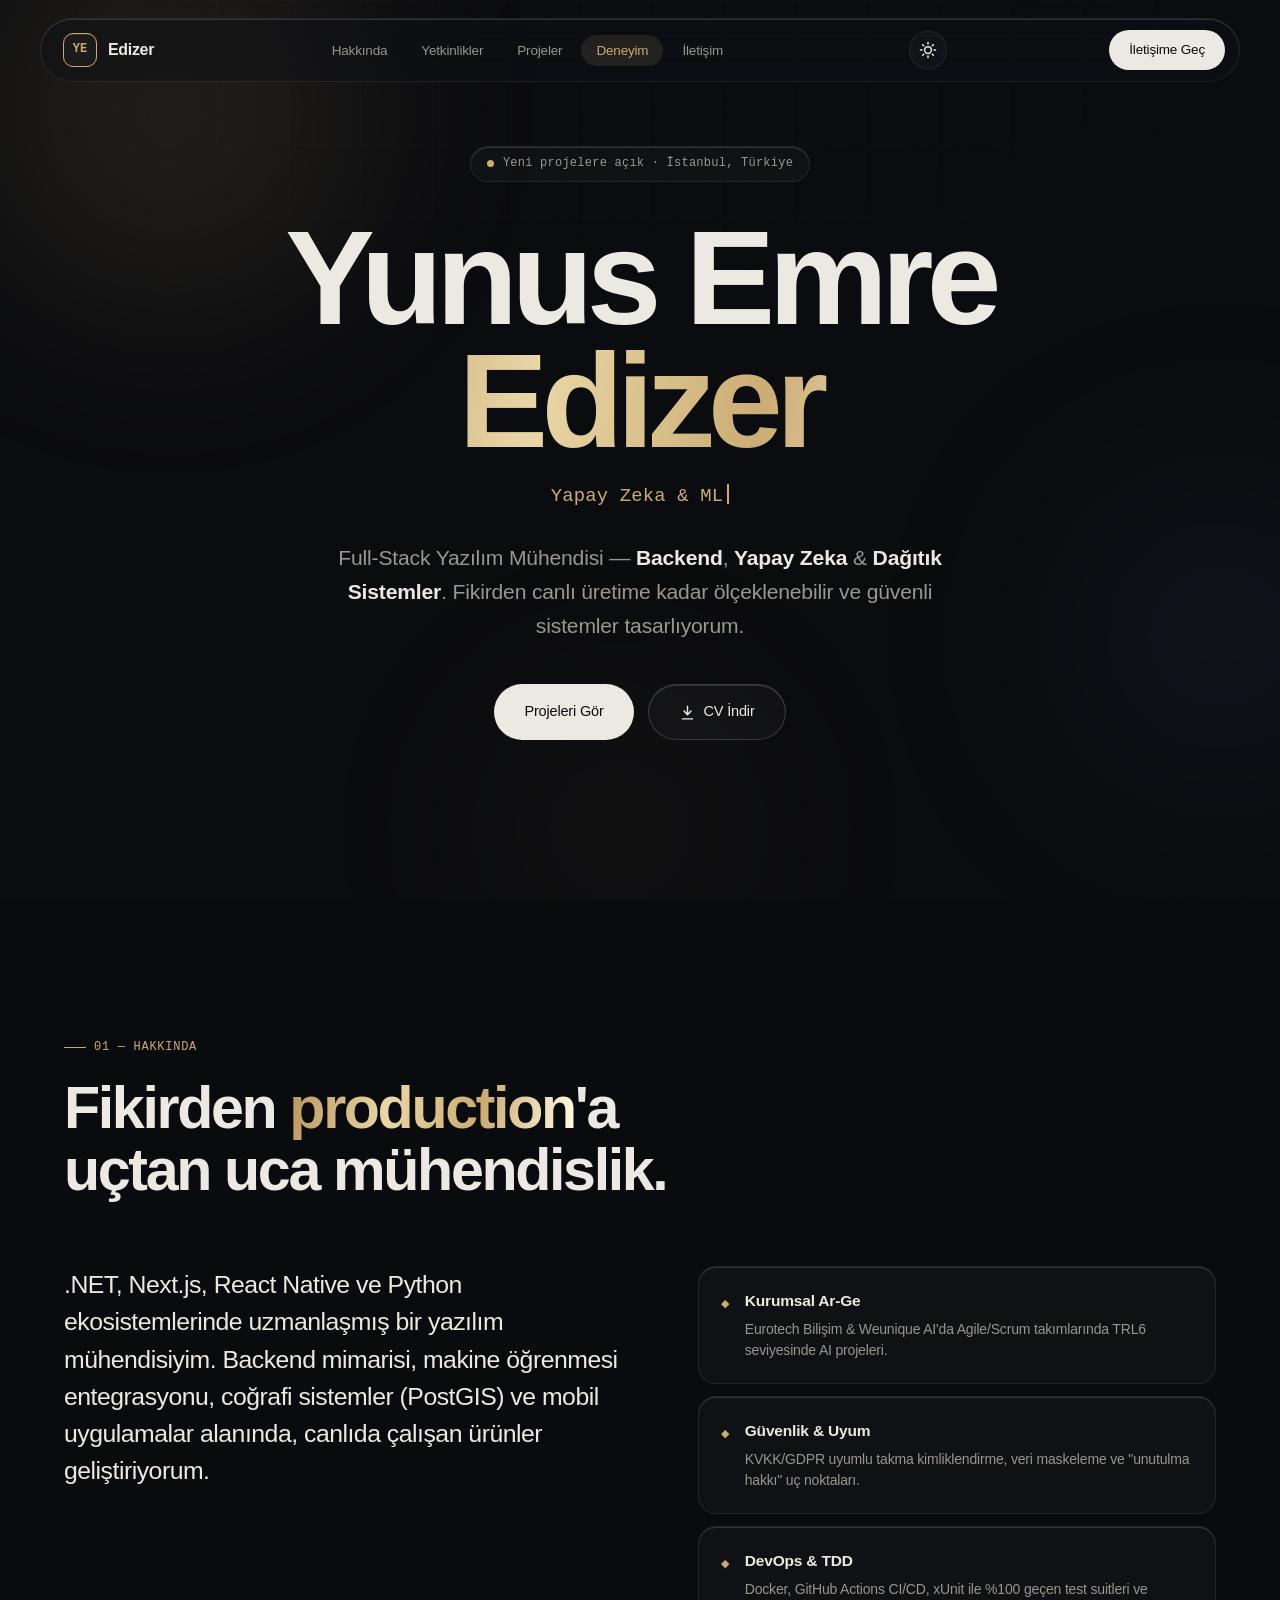
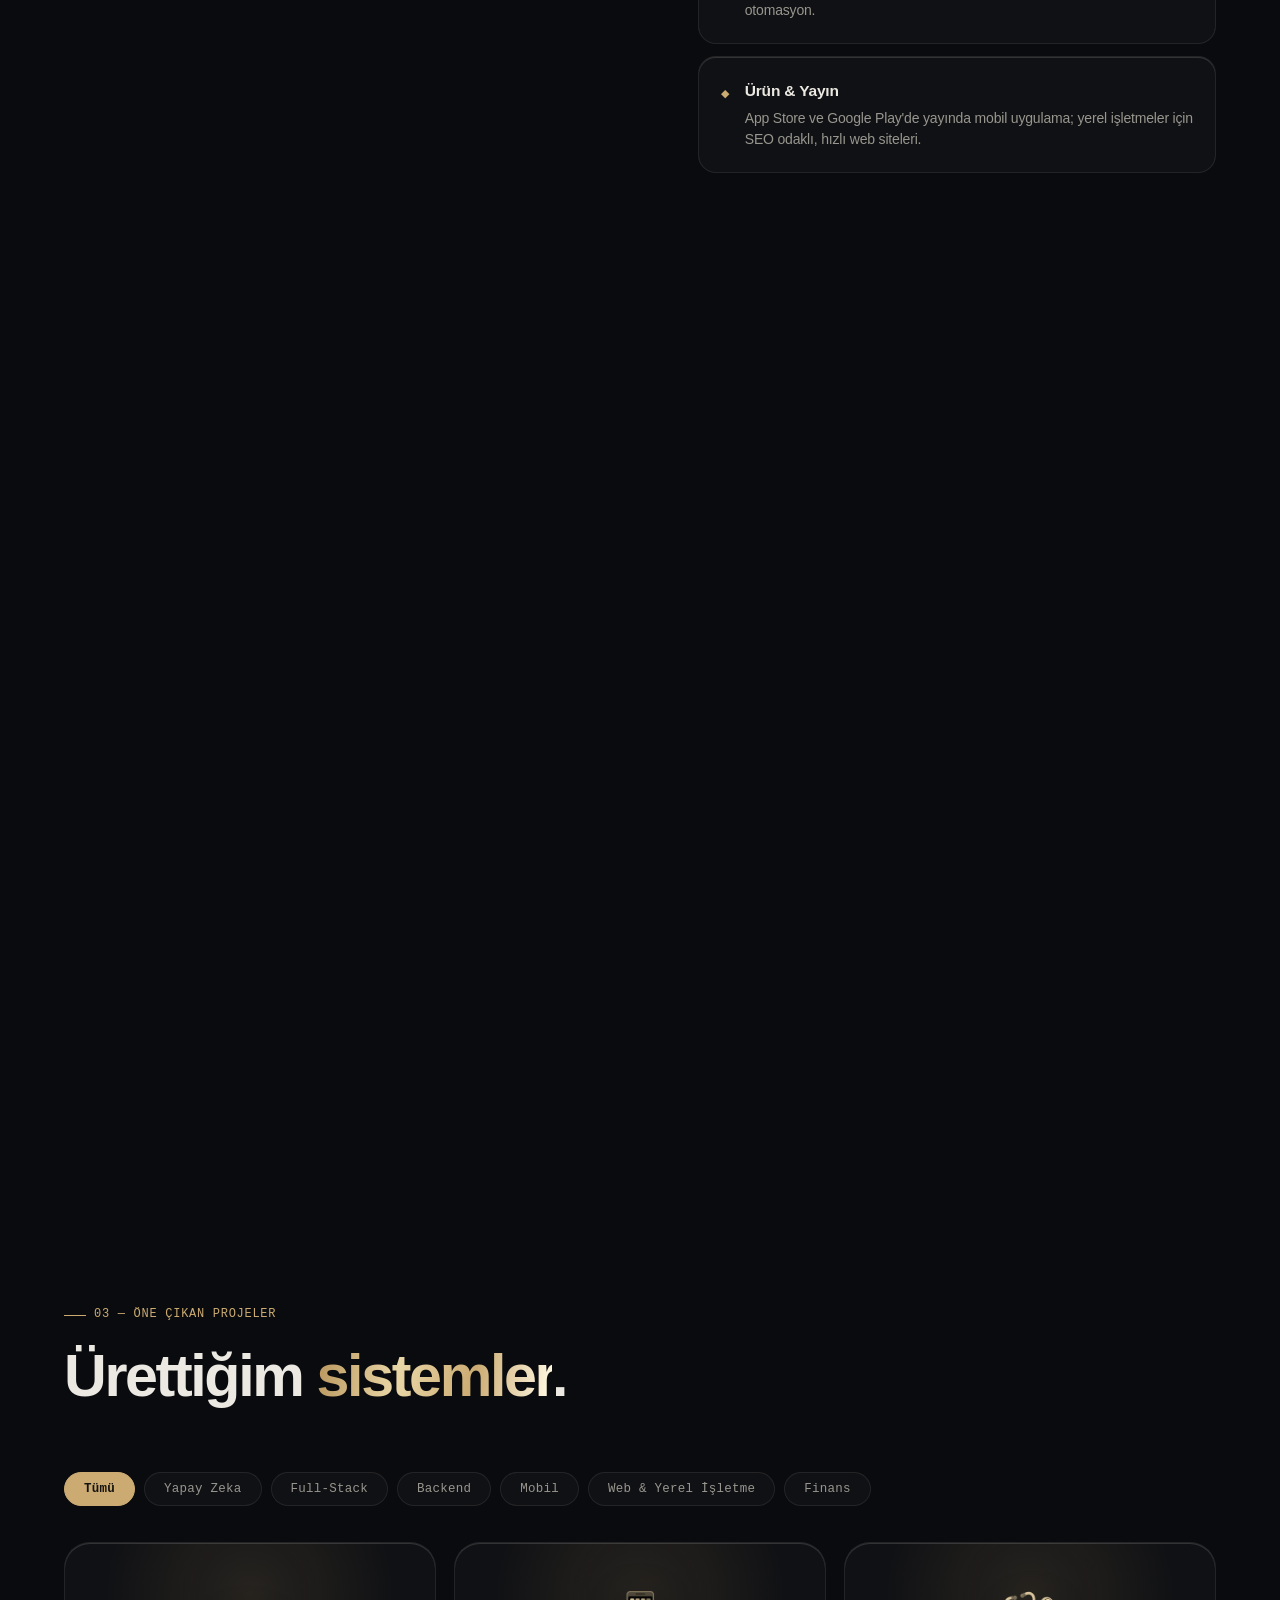
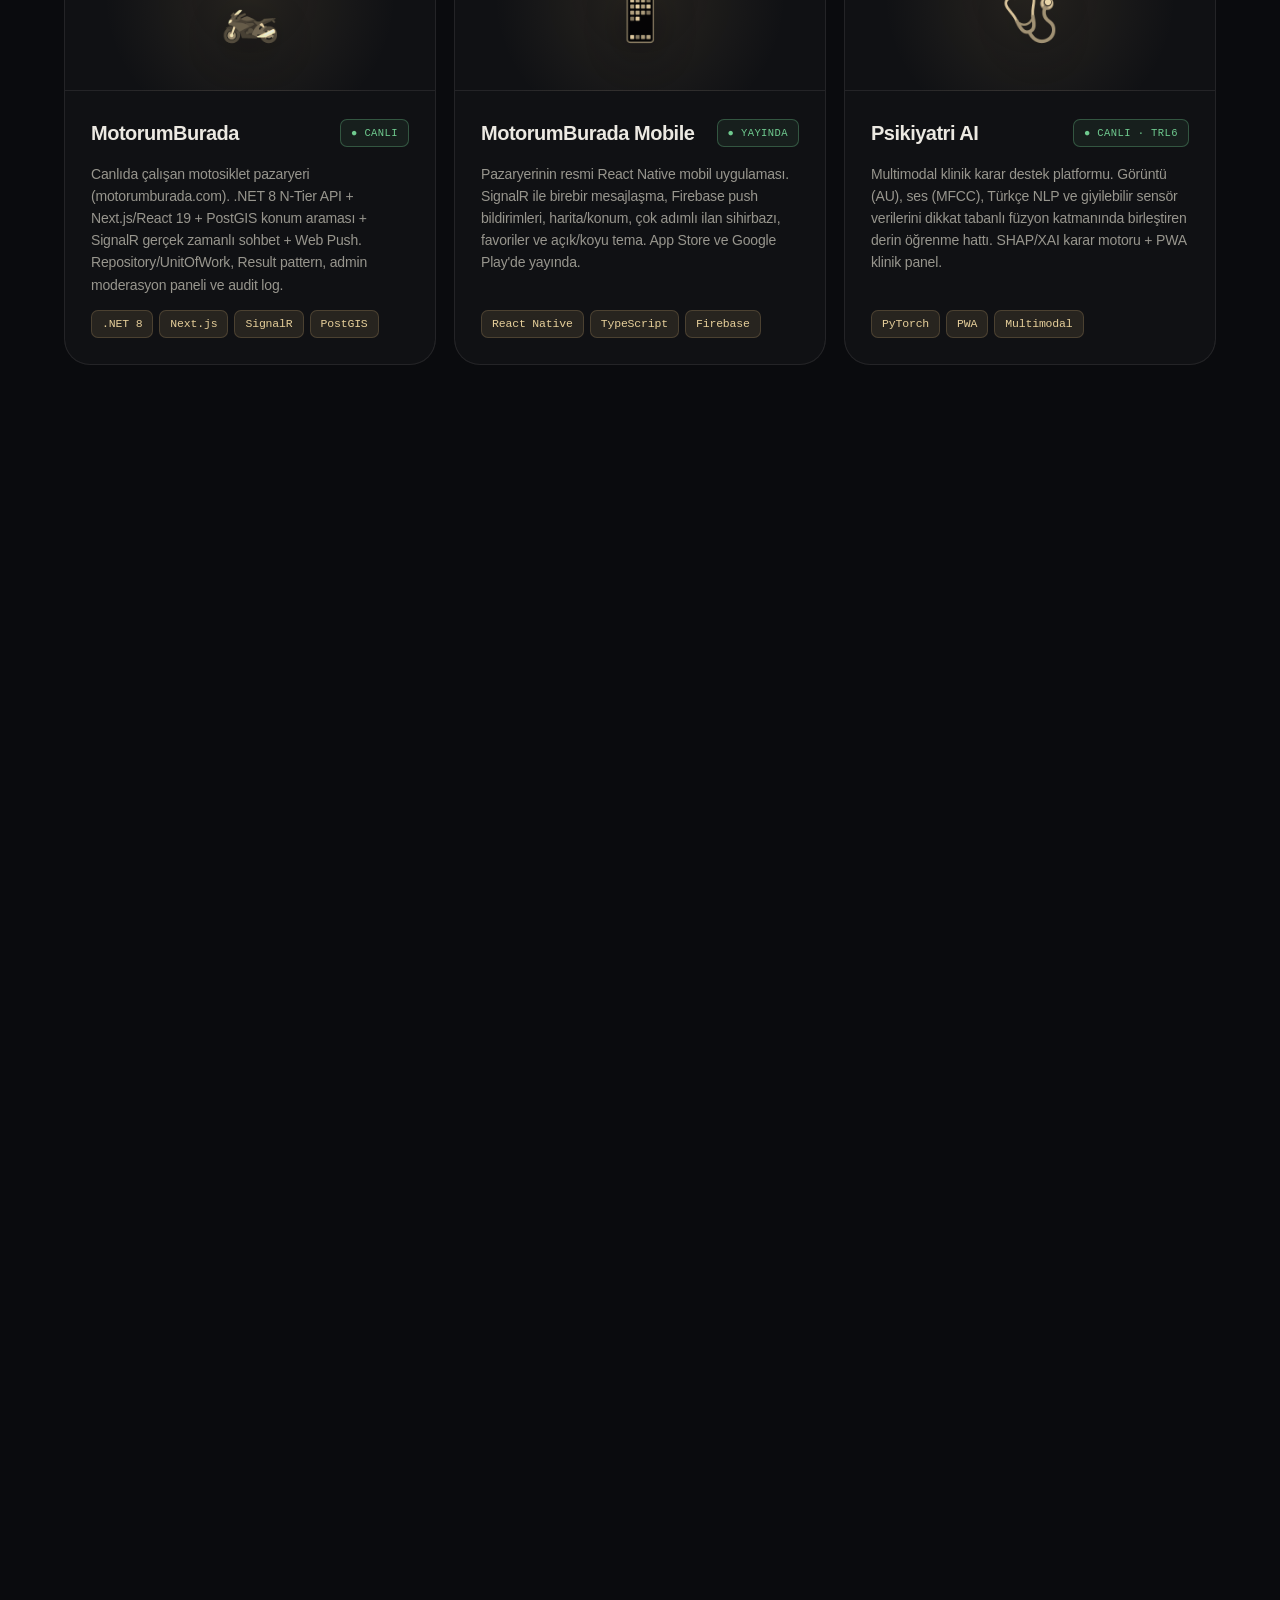
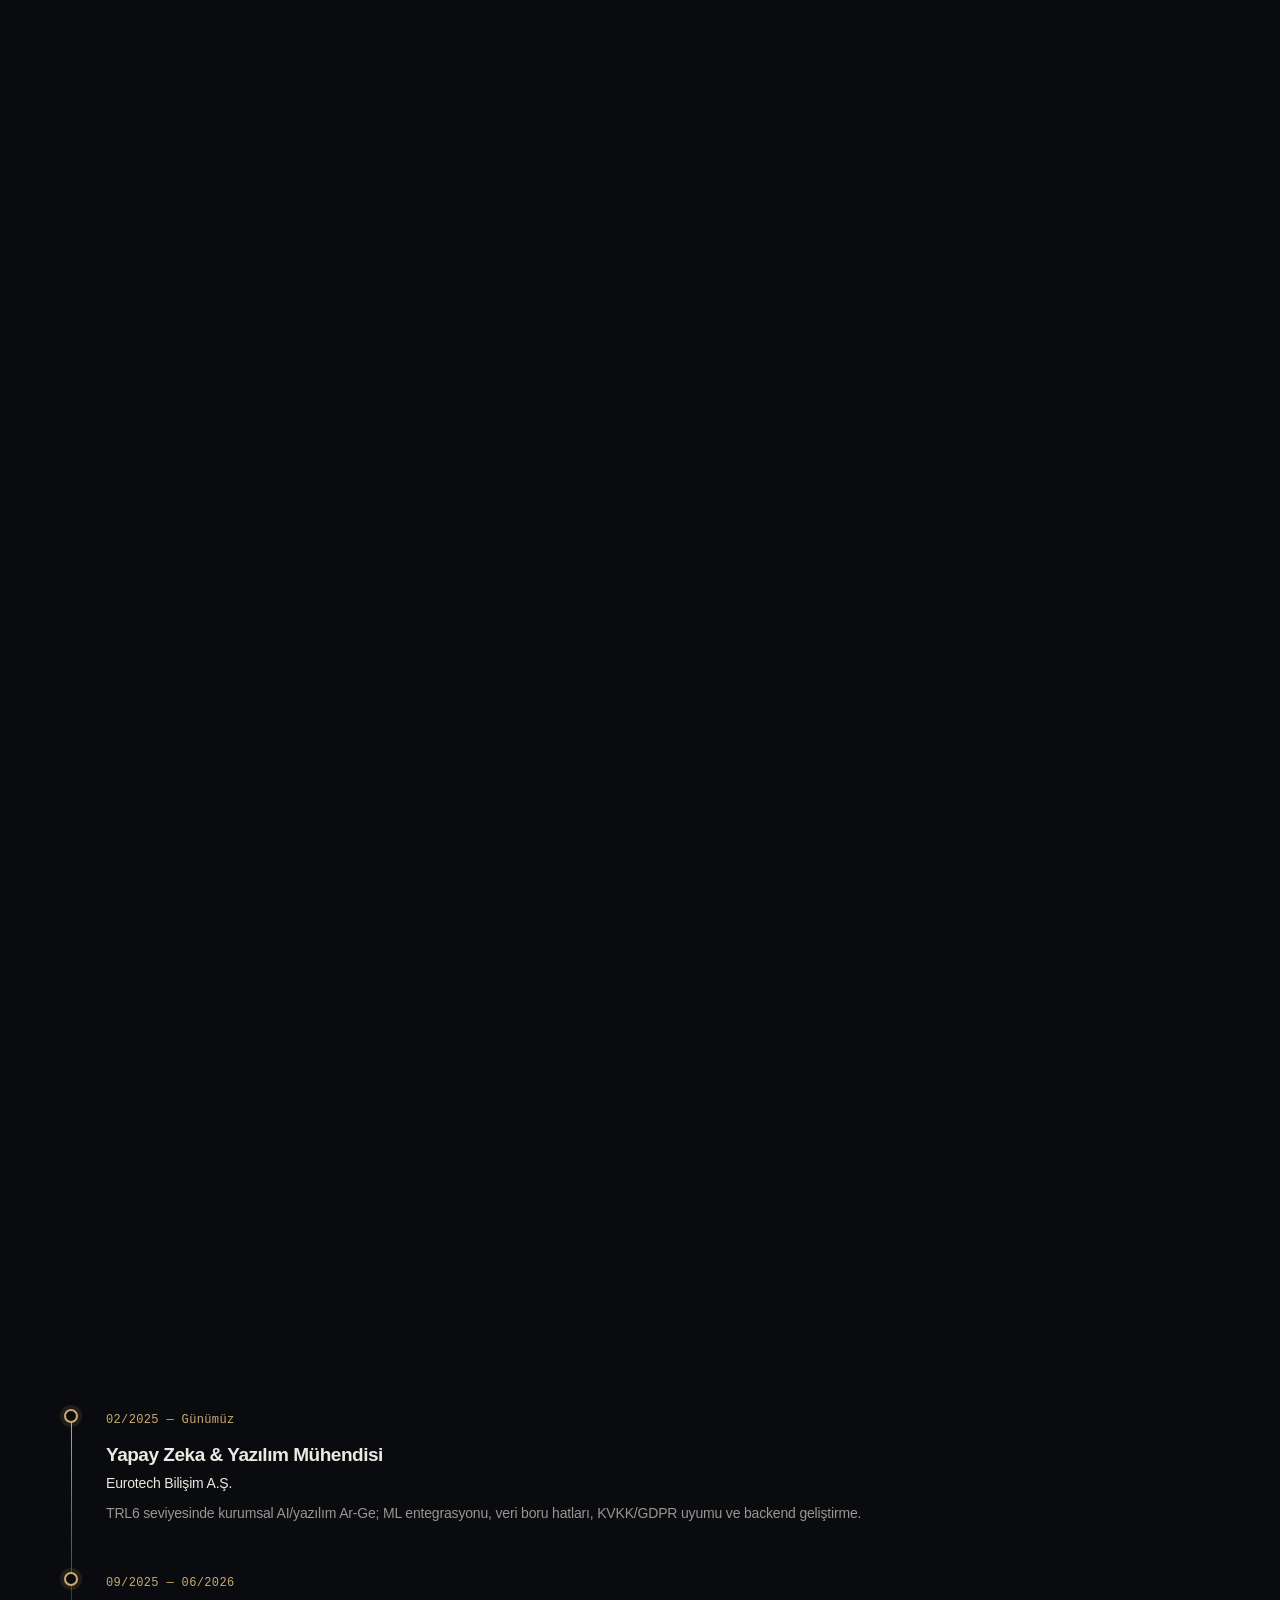
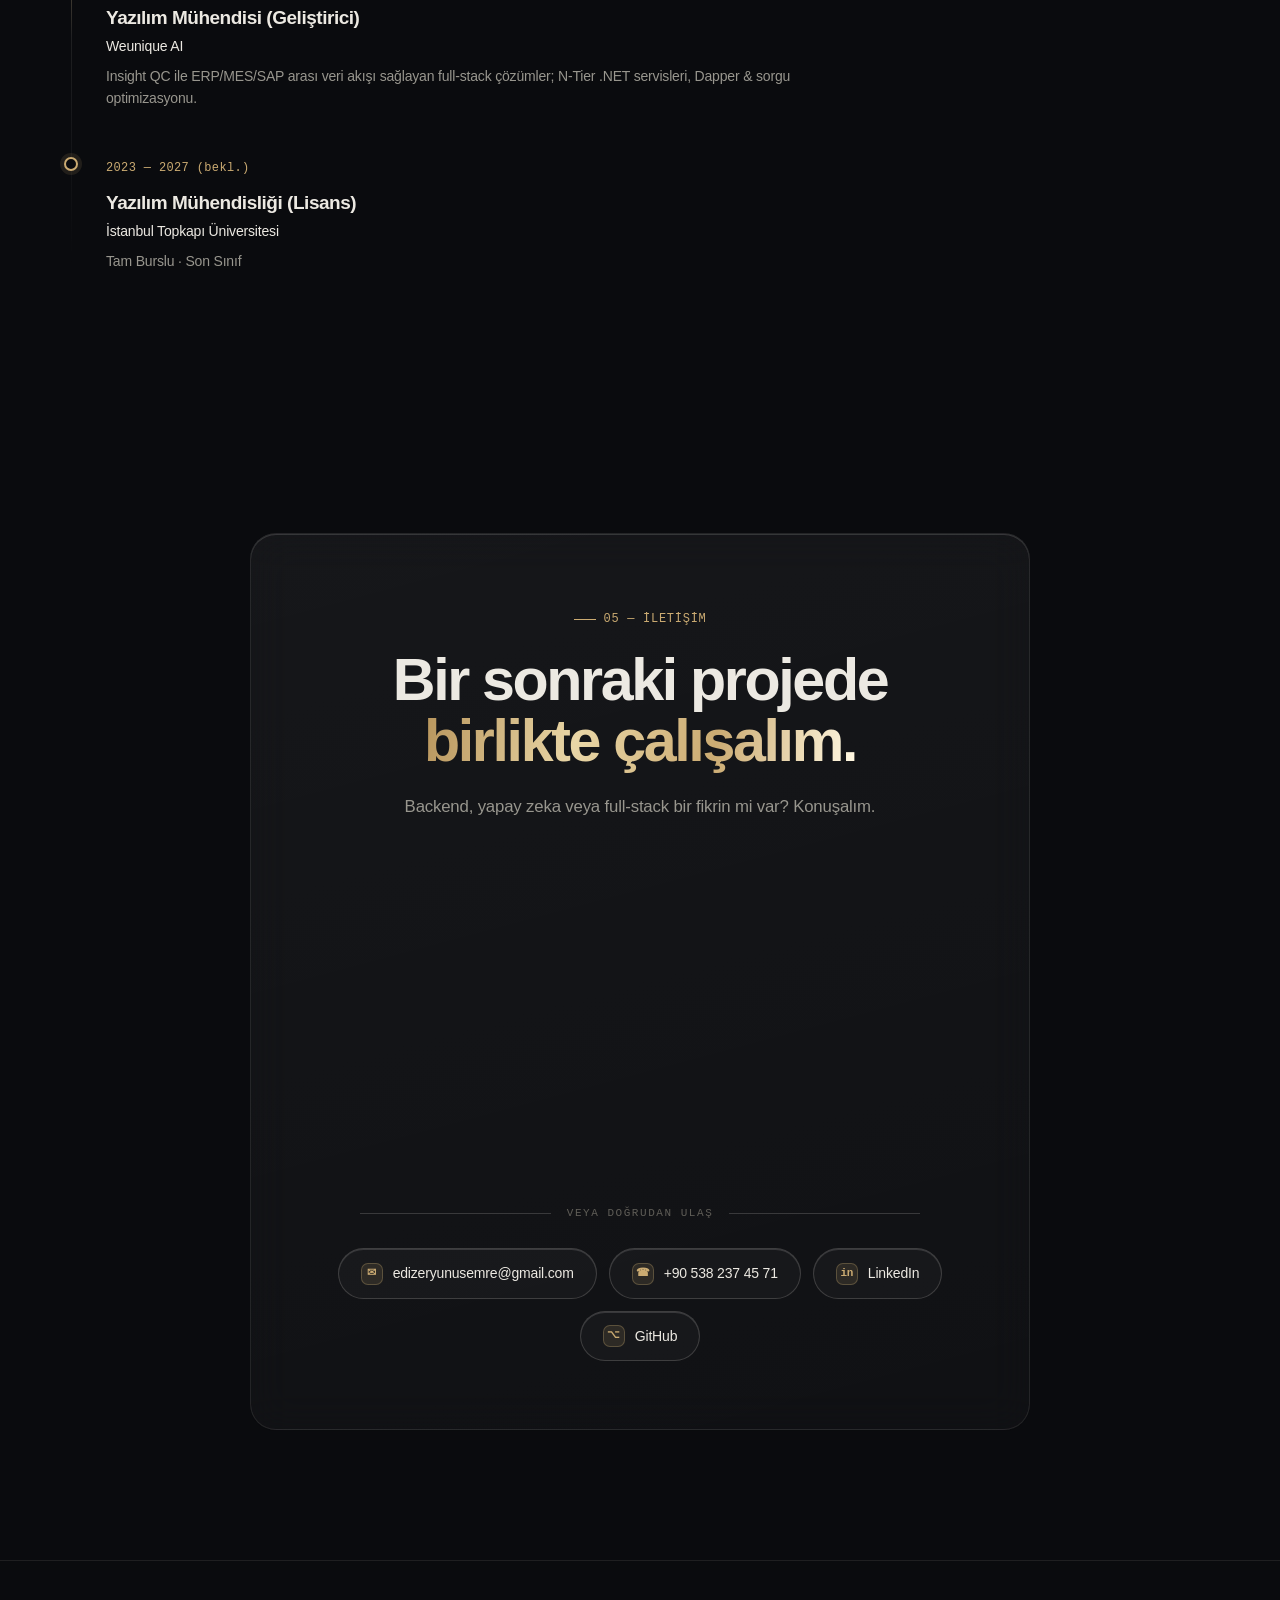
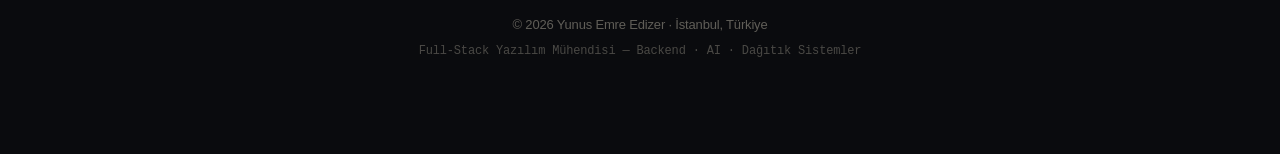
==== commit baf0111e: "BIST projeleri public depolara bağlandı Co-Authored-By: Claude Opus 5.5 <noreply@anthropic.com>" ====
--- a/index.html
+++ b/index.html
@@ -354,7 +354,7 @@
           </div>
         </article>
 
-        <article class="project reveal" data-cat="finance" data-note="Kaynak kodu talep üzerine paylaşılır." style="--d:0.60s">
+        <article class="project reveal" data-cat="finance" data-code="https://github.com/YunusEdizer/bist-pairtrader" style="--d:0.60s">
           <div class="project-media"><span class="project-emoji">📈</span></div>
           <div class="project-body">
             <div class="project-top">
@@ -366,7 +366,7 @@
           </div>
         </article>
 
-        <article class="project reveal" data-cat="finance ai" data-note="Kaynak kodu talep üzerine paylaşılır." style="--d:0.65s">
+        <article class="project reveal" data-cat="finance ai" data-code="https://github.com/YunusEdizer/bist-hi" style="--d:0.65s">
           <div class="project-media"><span class="project-emoji">🧠</span></div>
           <div class="project-body">
             <div class="project-top">
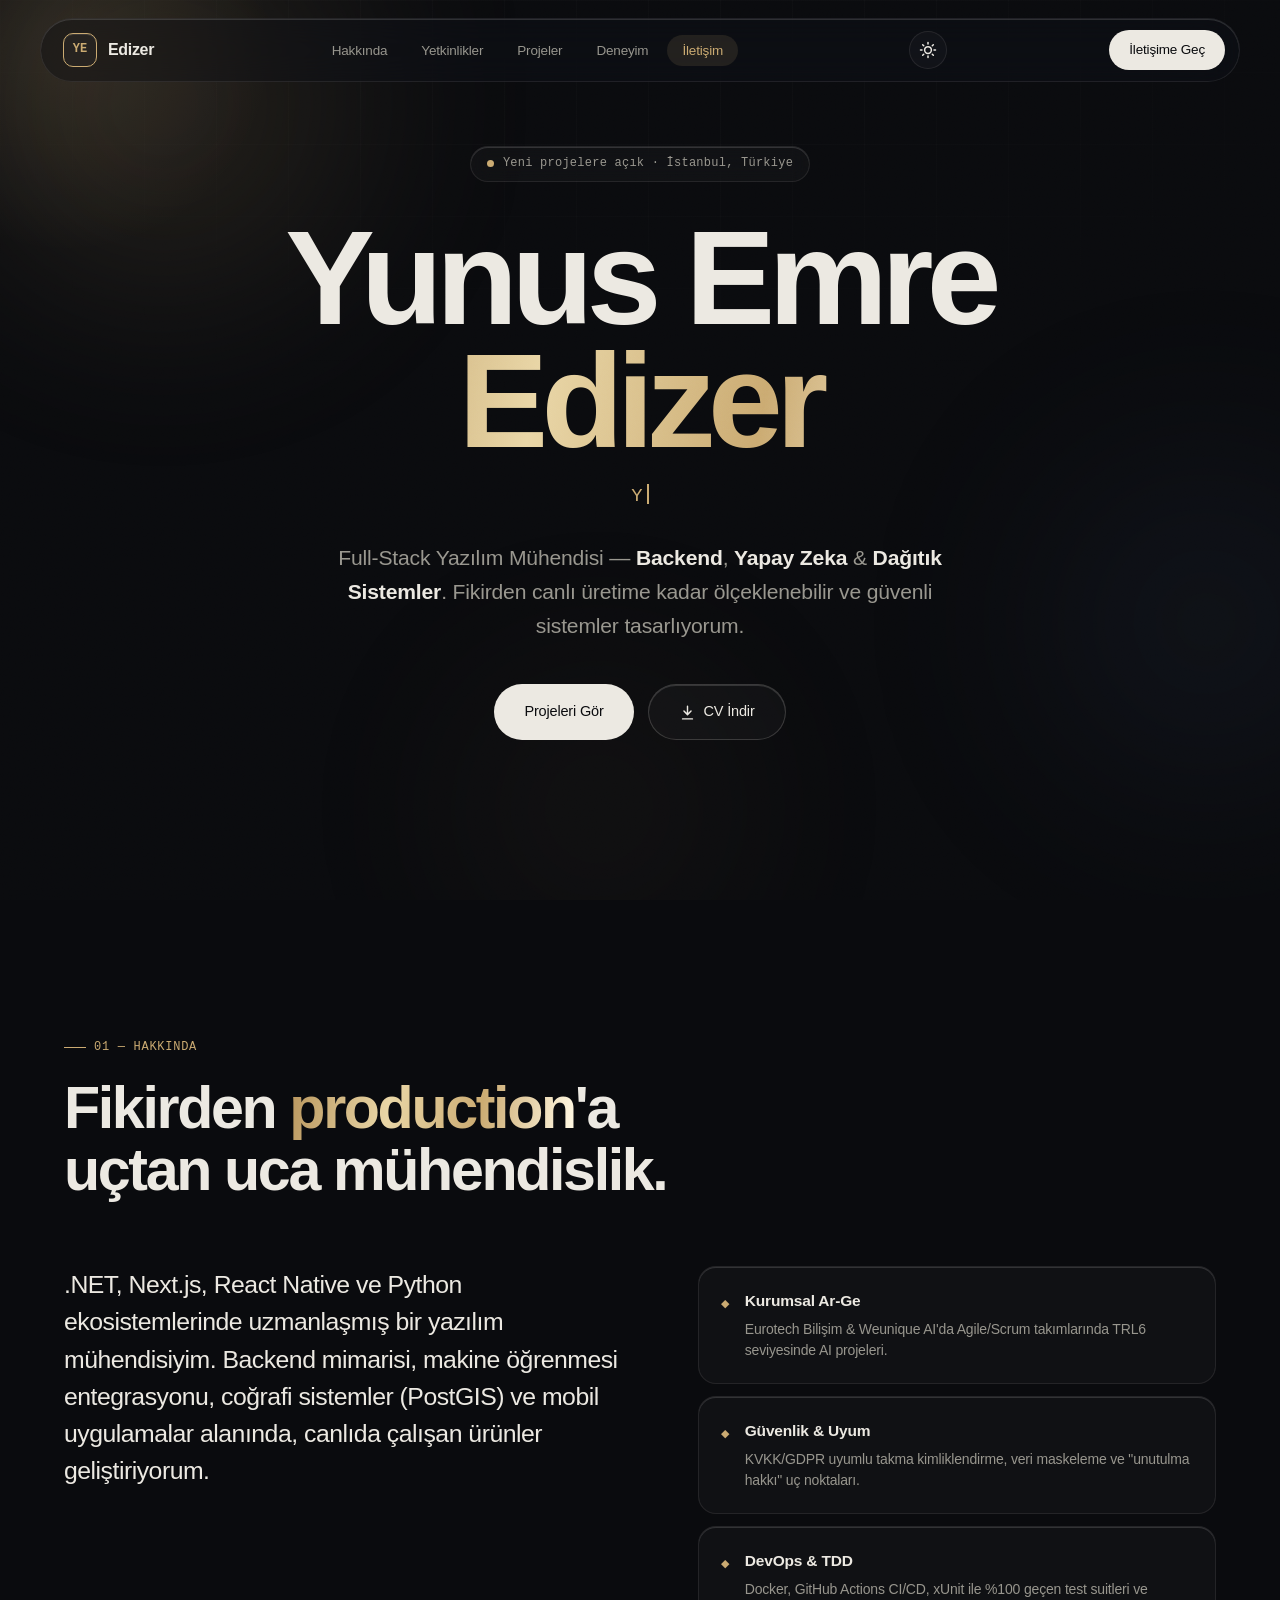
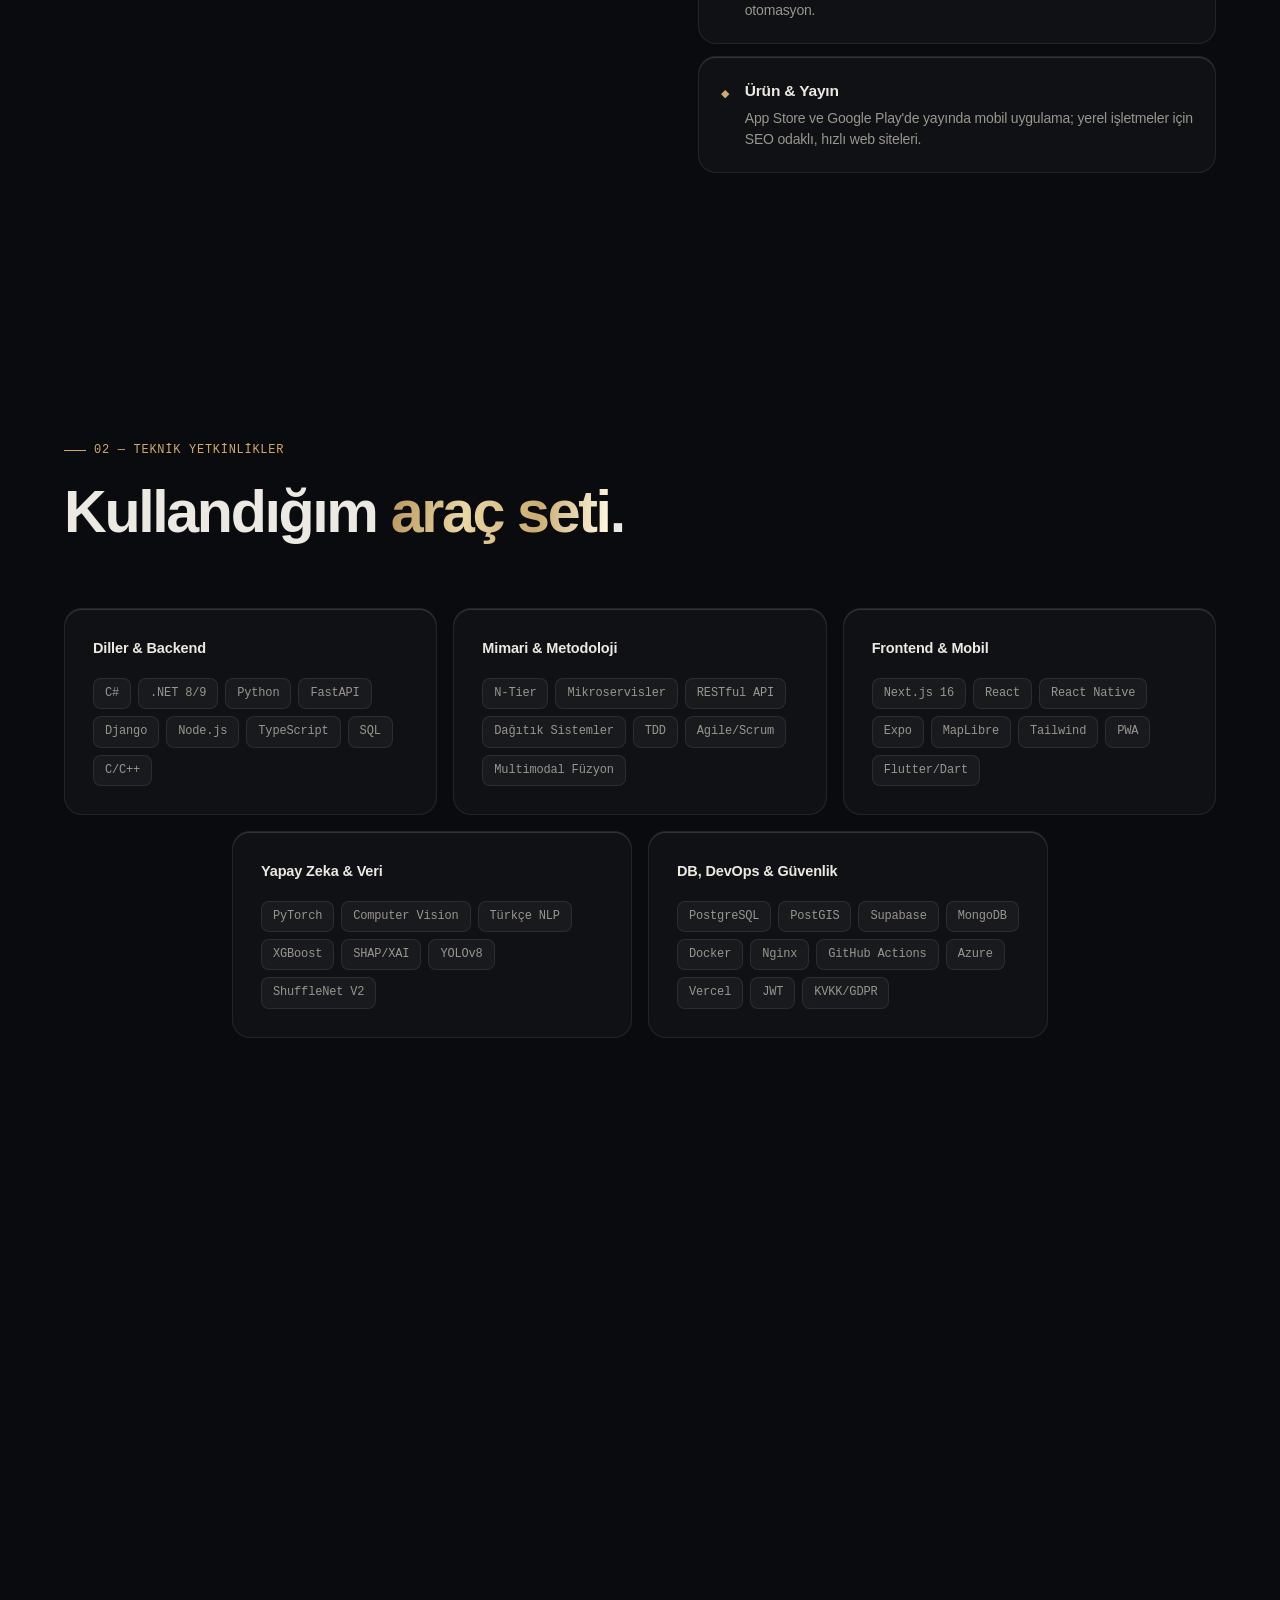
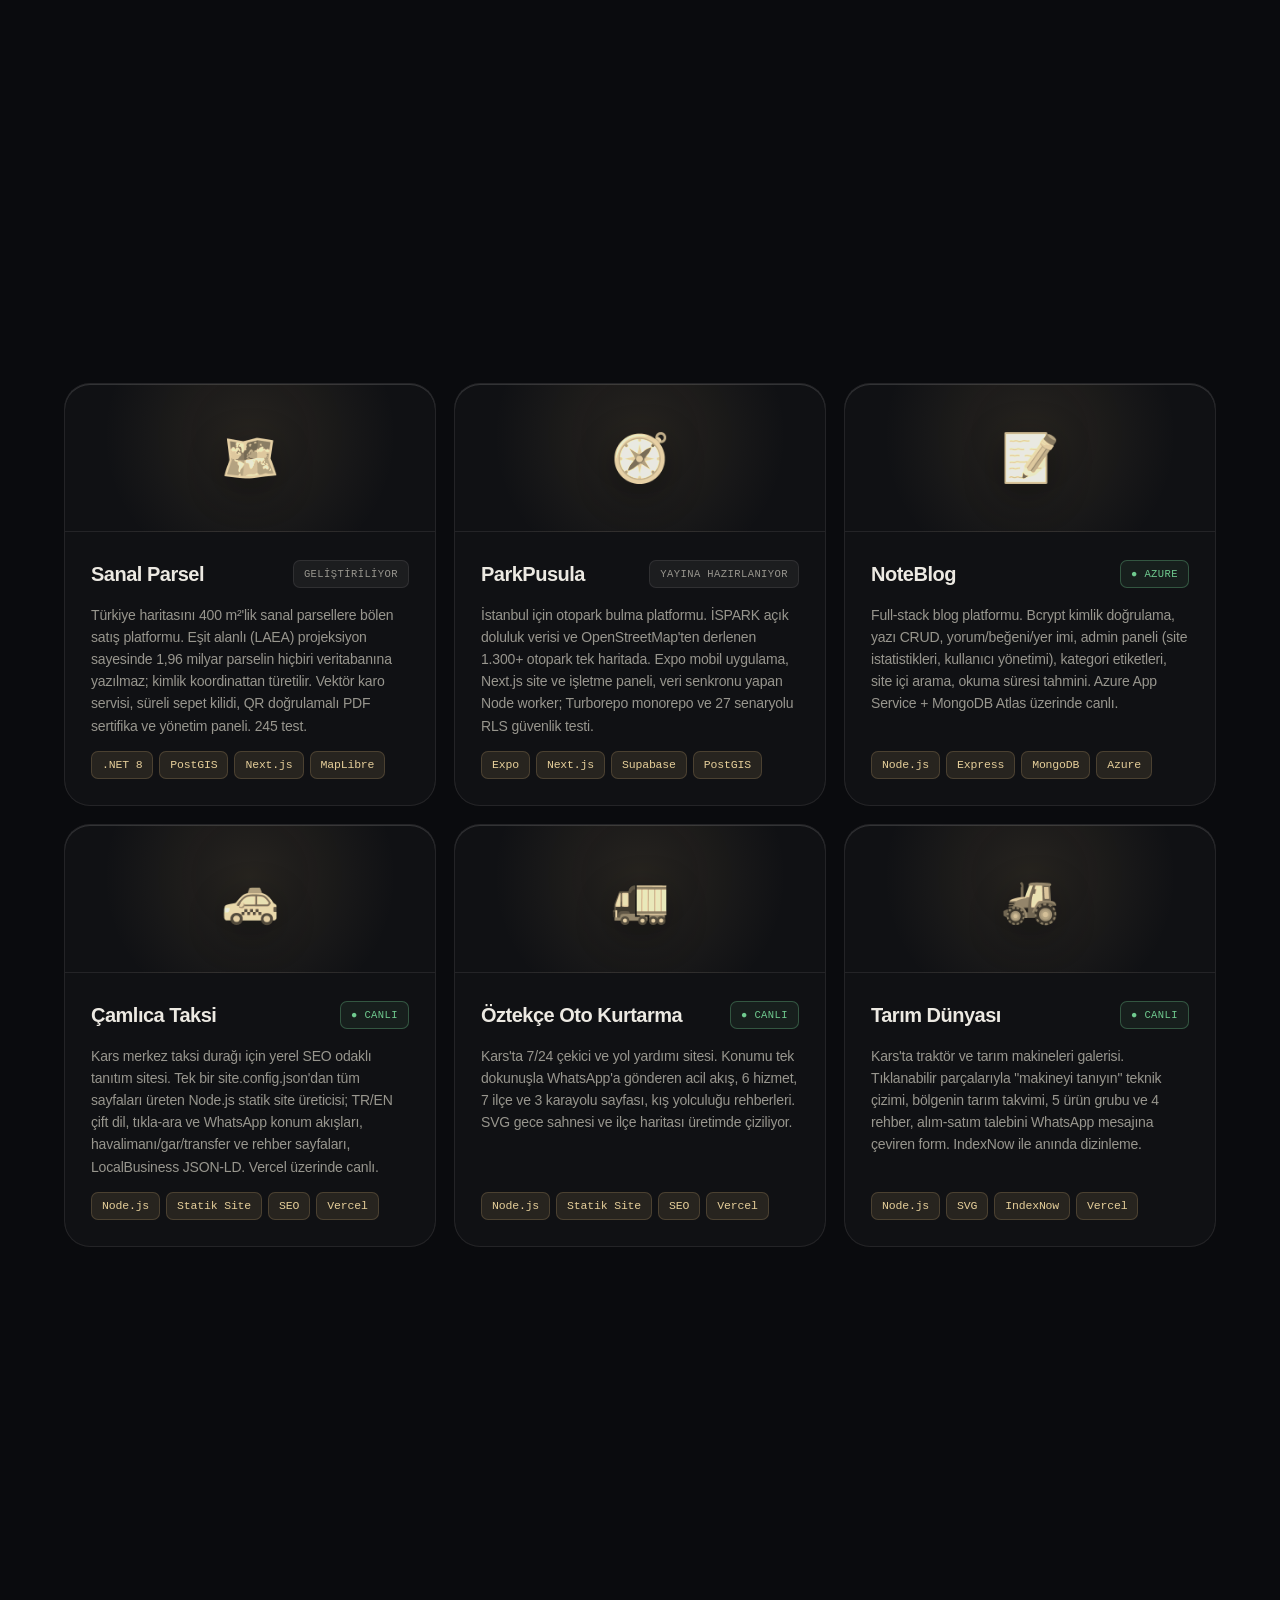
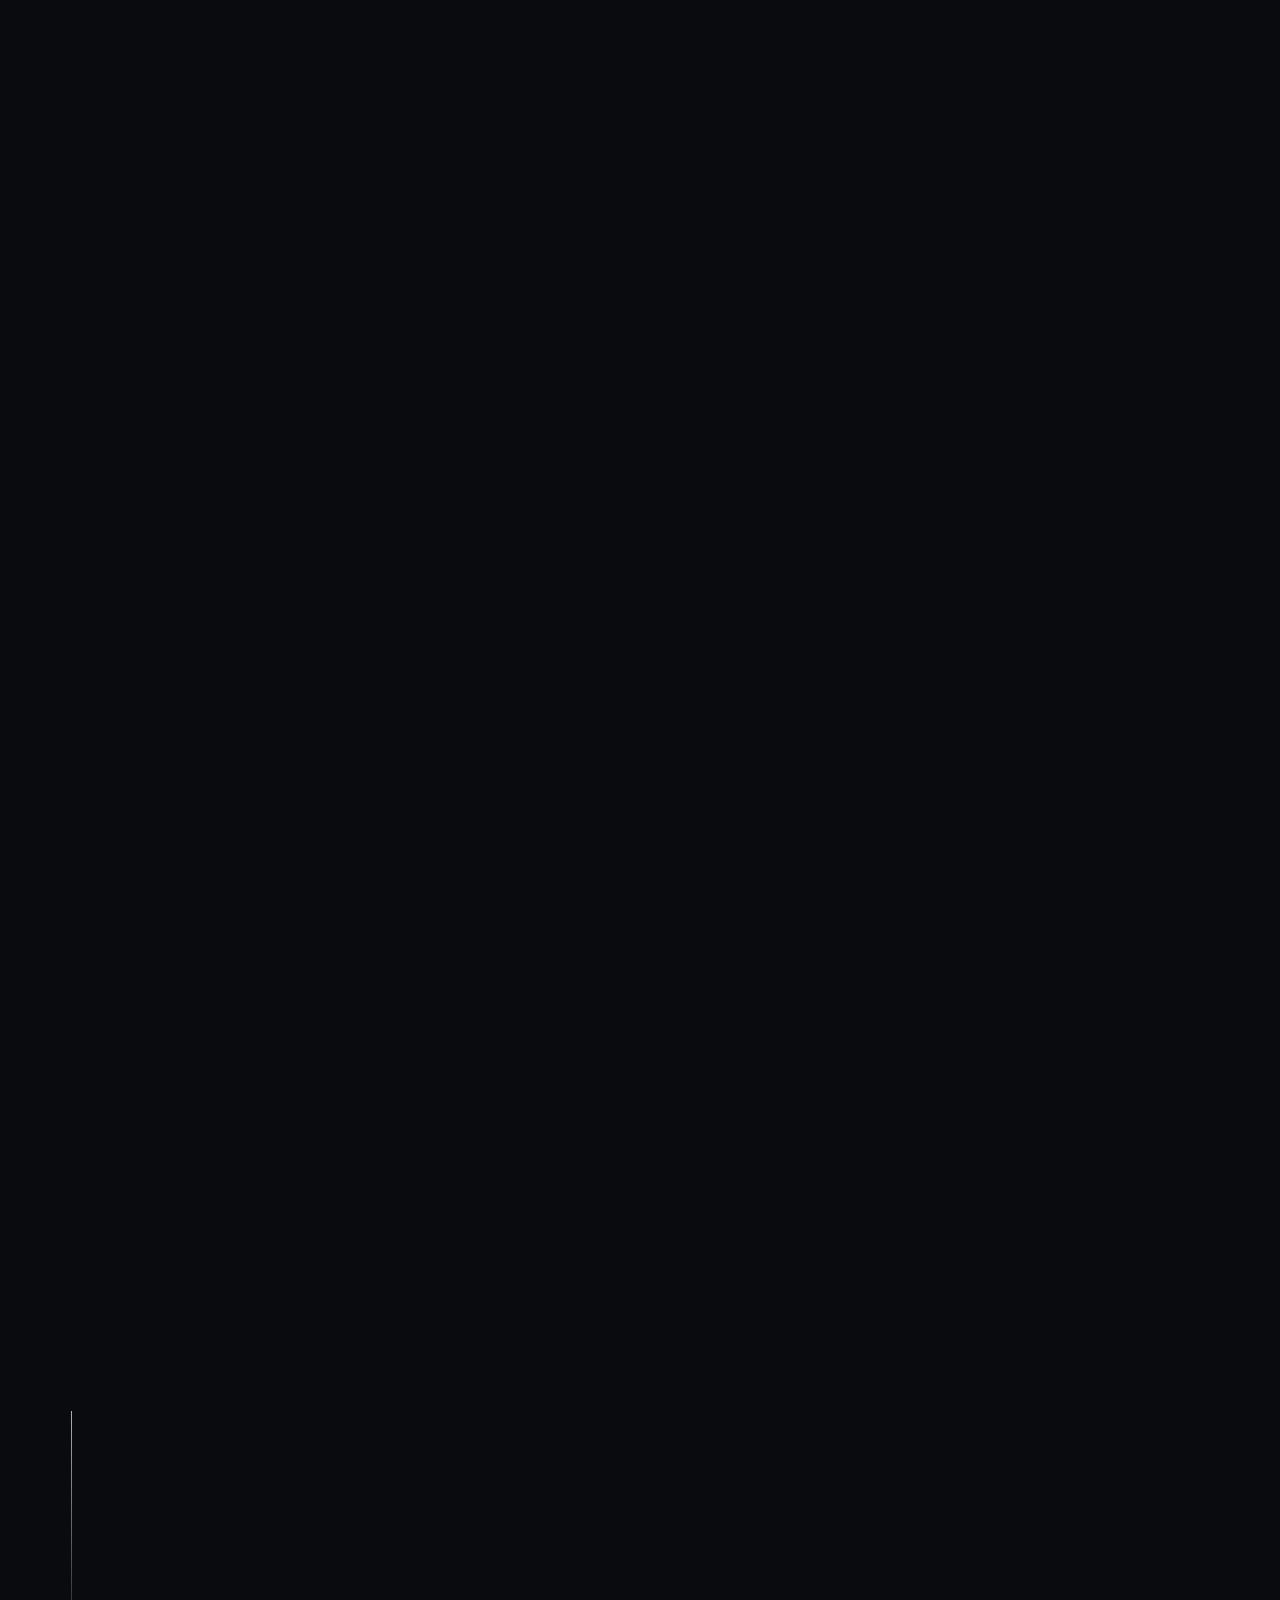
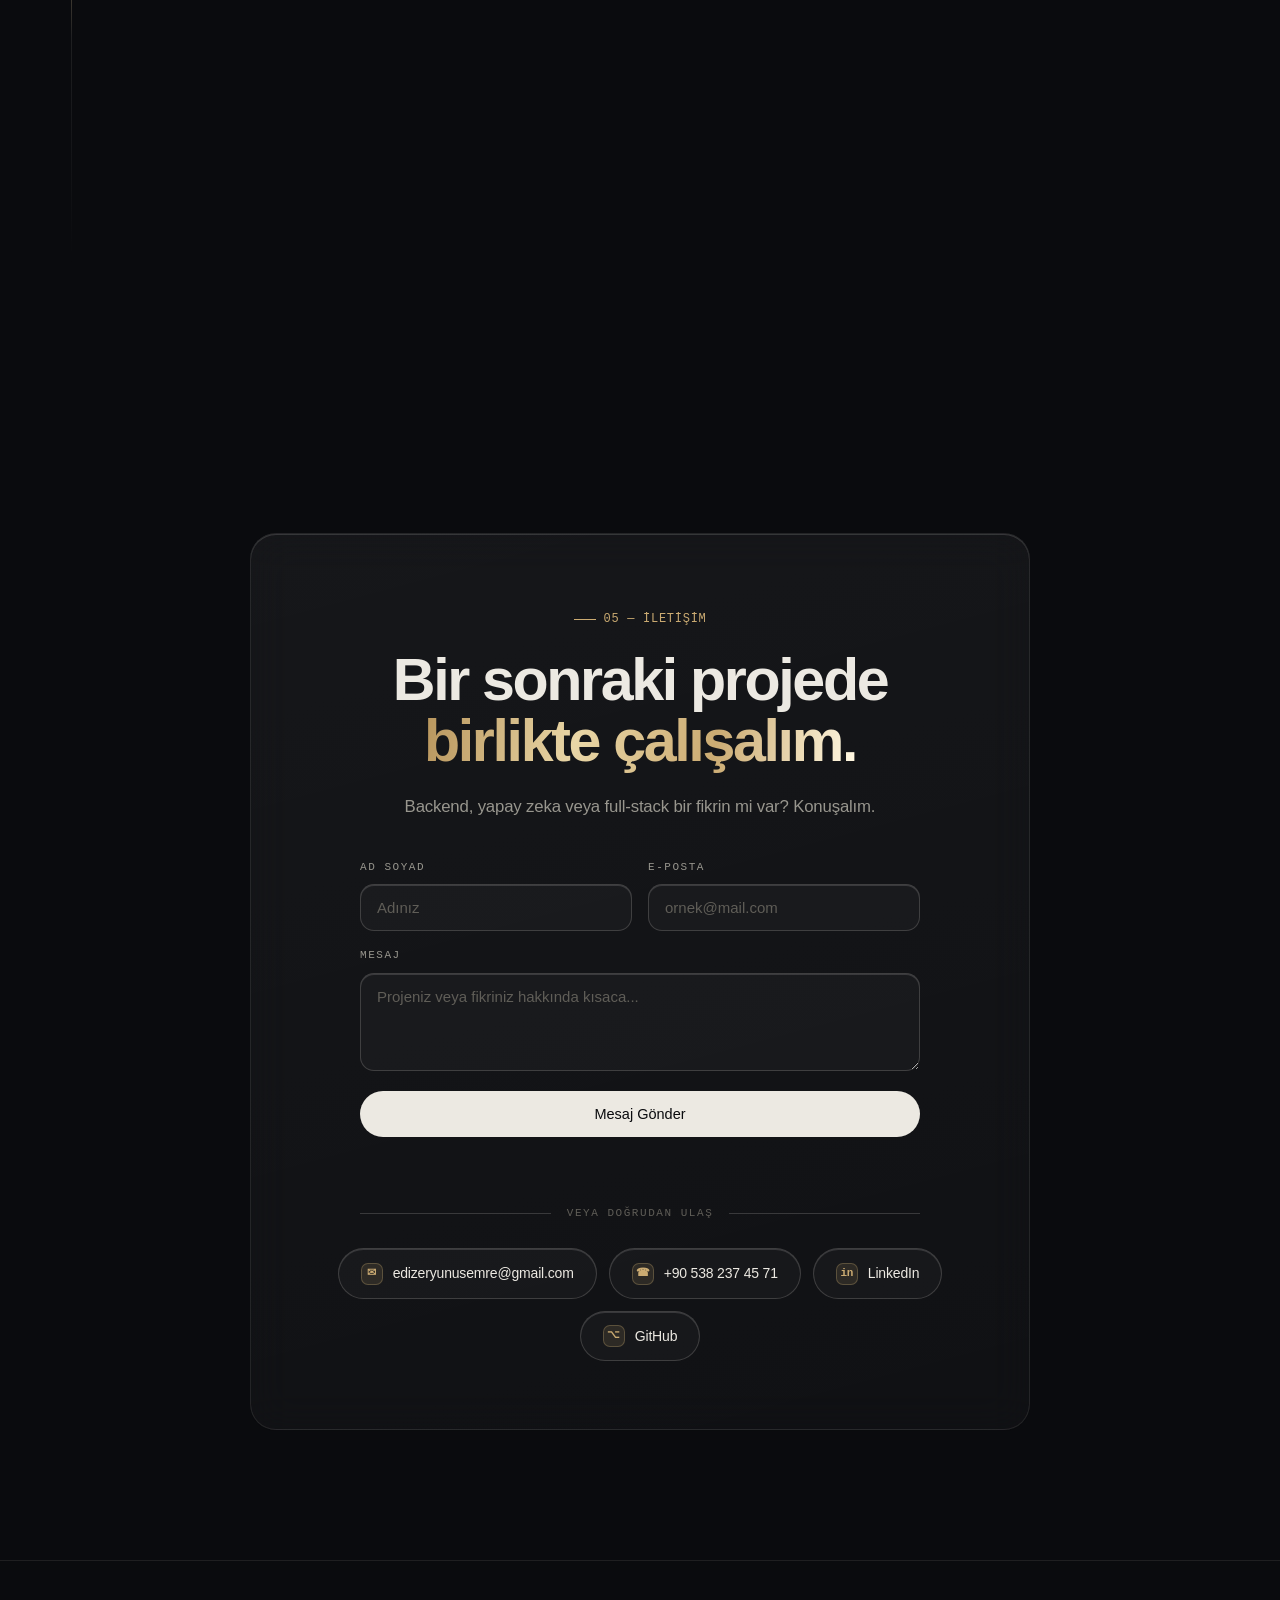
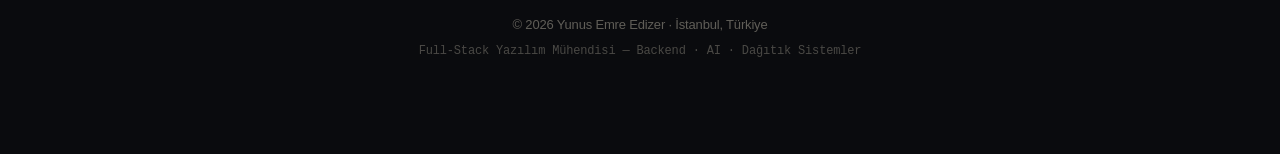
==== commit dcef9057: "WarrantyBox kartı depoya bağlandı Co-Authored-By: Claude Opus 5.5 <noreply@anthropic.com>" ====
--- a/index.html
+++ b/index.html
@@ -402,7 +402,7 @@
           </div>
         </article>
 
-        <article class="project reveal" data-cat="mobile" data-note="Kaynak kodu talep üzerine paylaşılır." style="--d:0.80s">
+        <article class="project reveal" data-cat="mobile" data-code="https://github.com/YunusEdizer/warranty_box" data-note="Ders ekip projesi (EFC304) — Hamza Hakverir ile birlikte geliştirildi." style="--d:0.80s">
           <div class="project-media"><span class="project-emoji">🛡️</span></div>
           <div class="project-body">
             <div class="project-top">
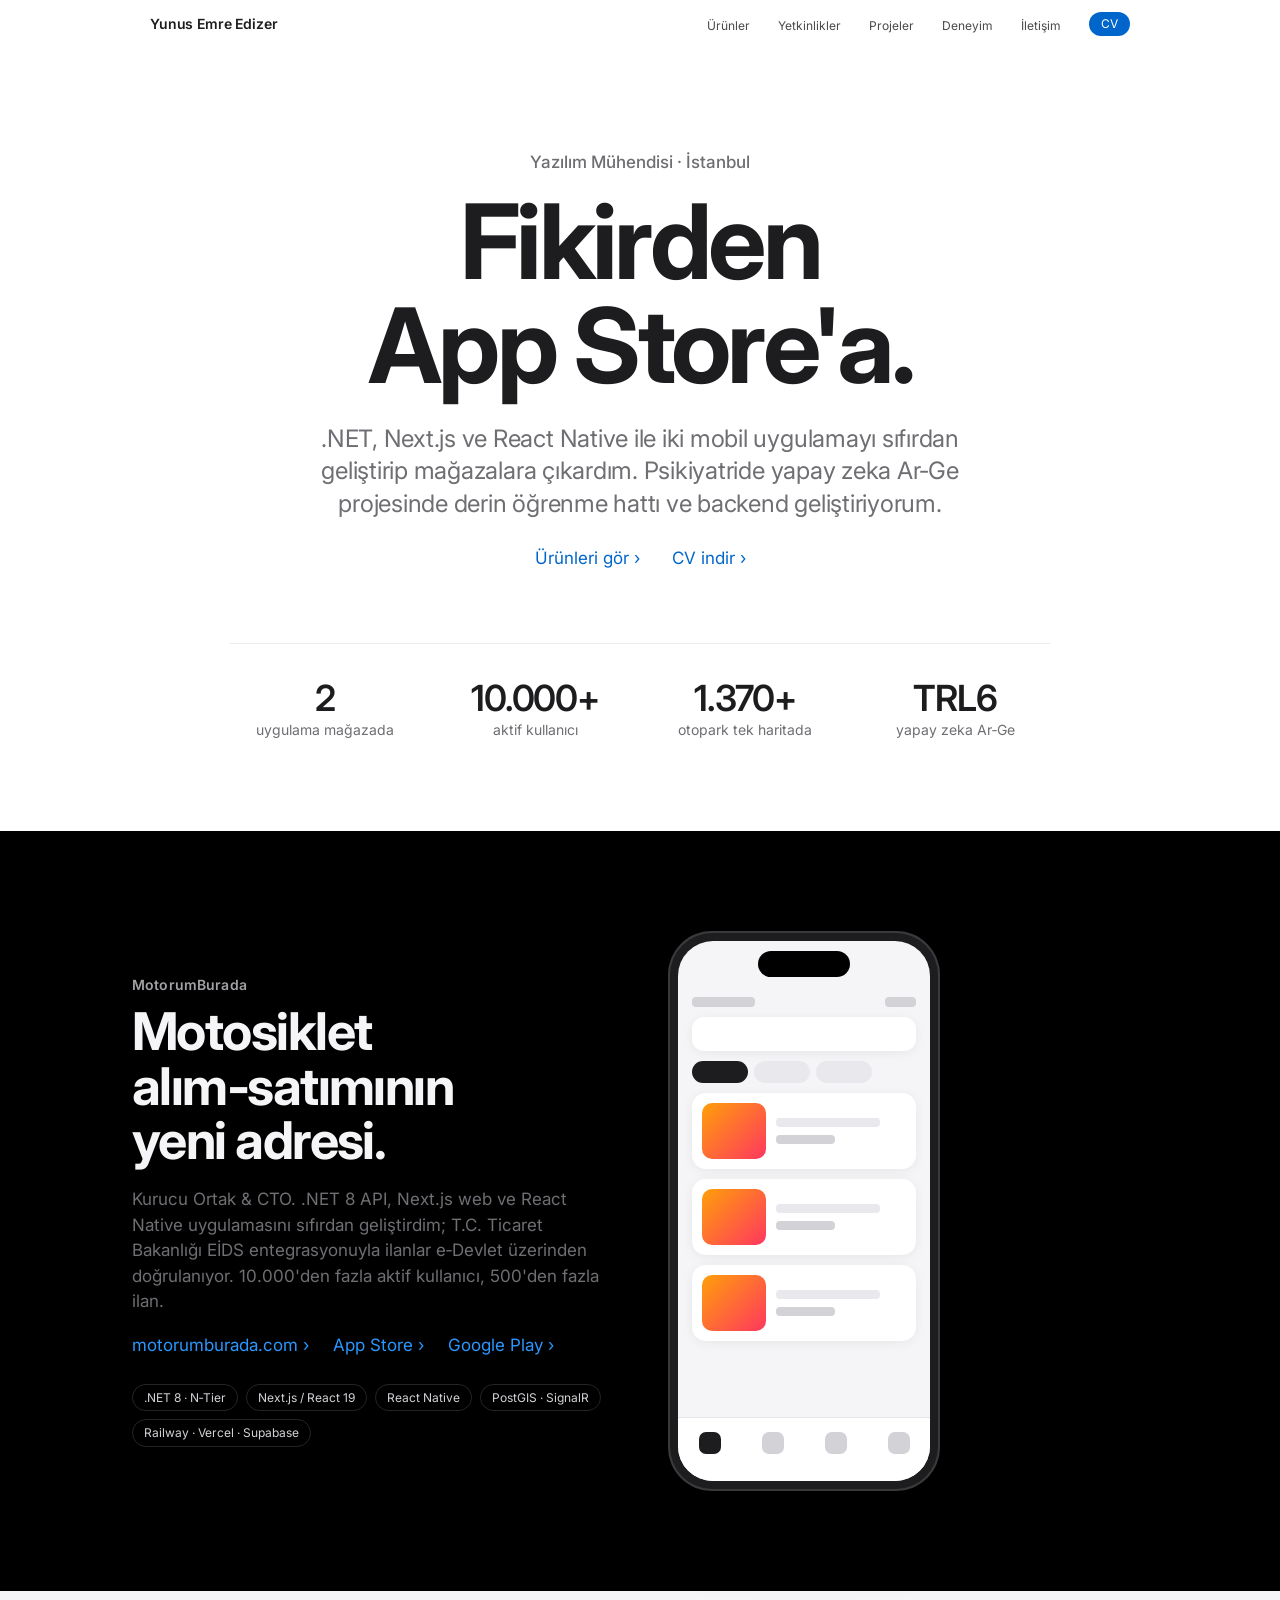
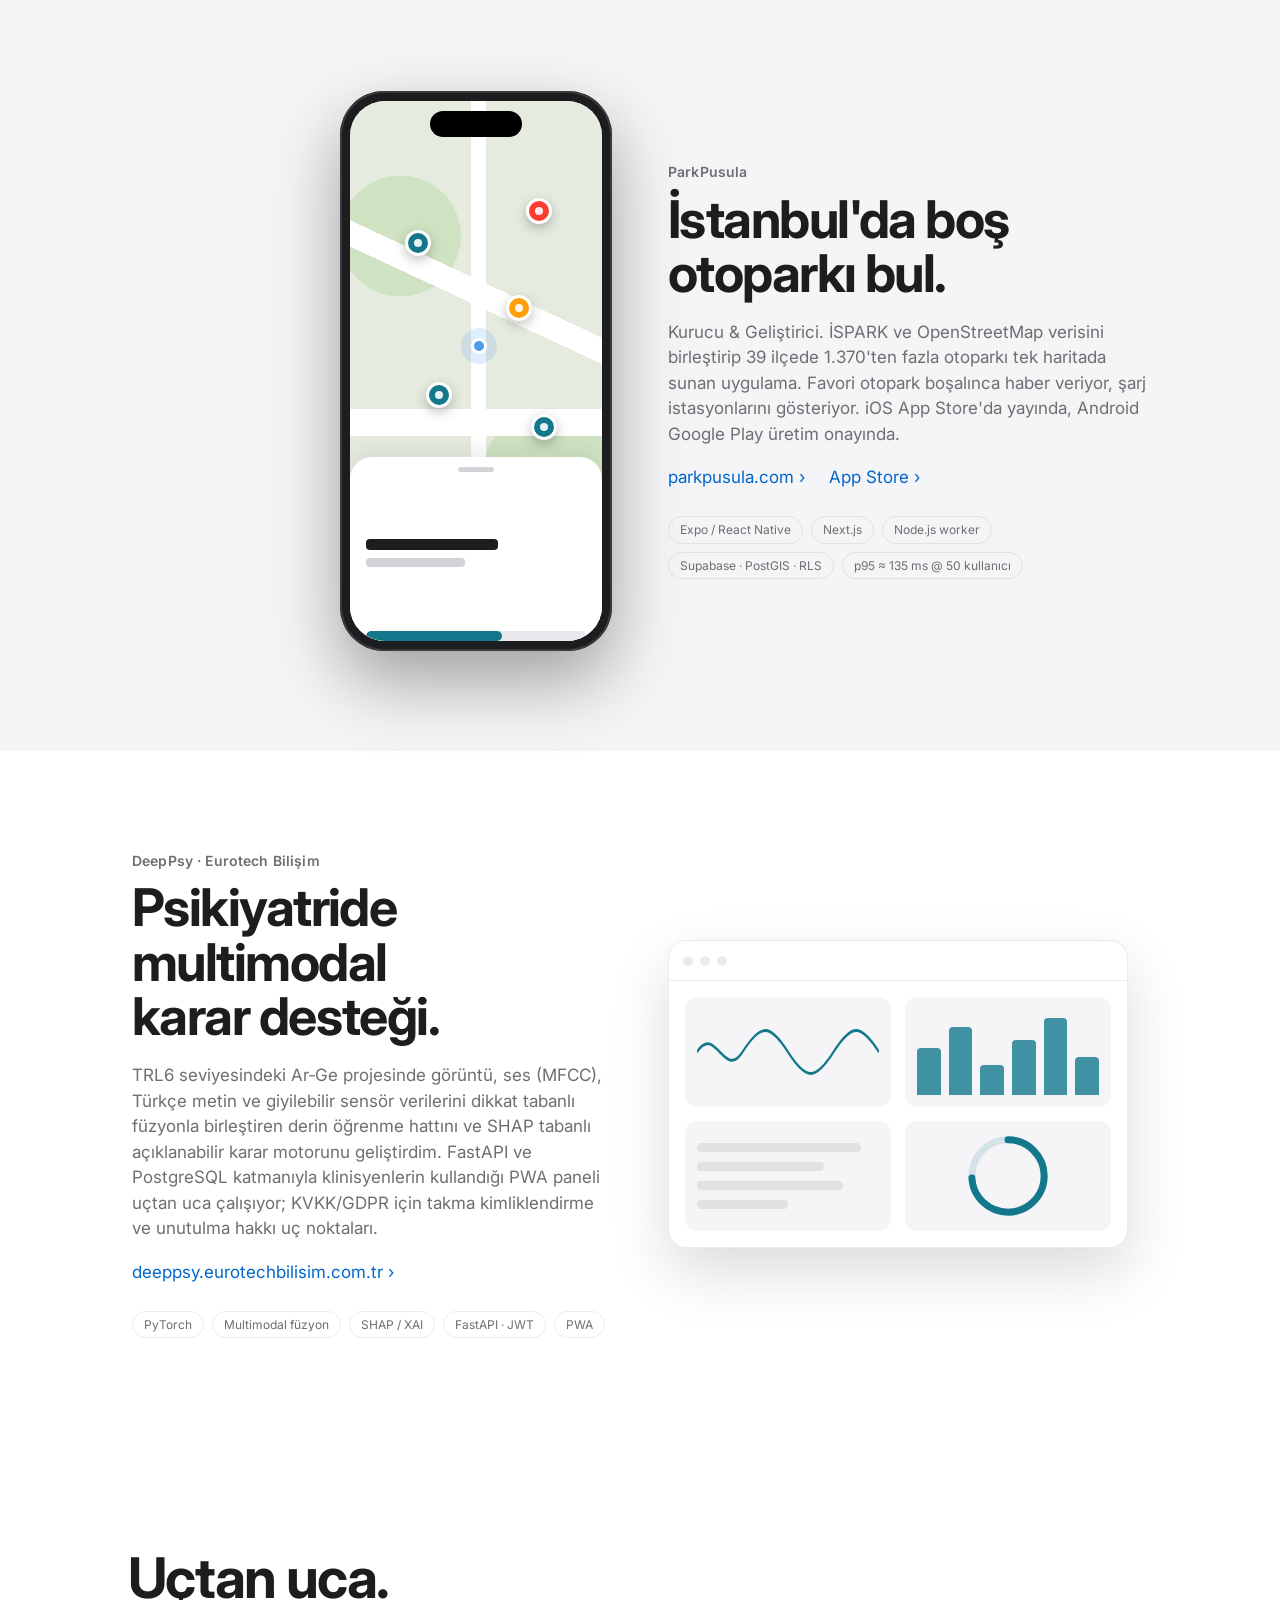
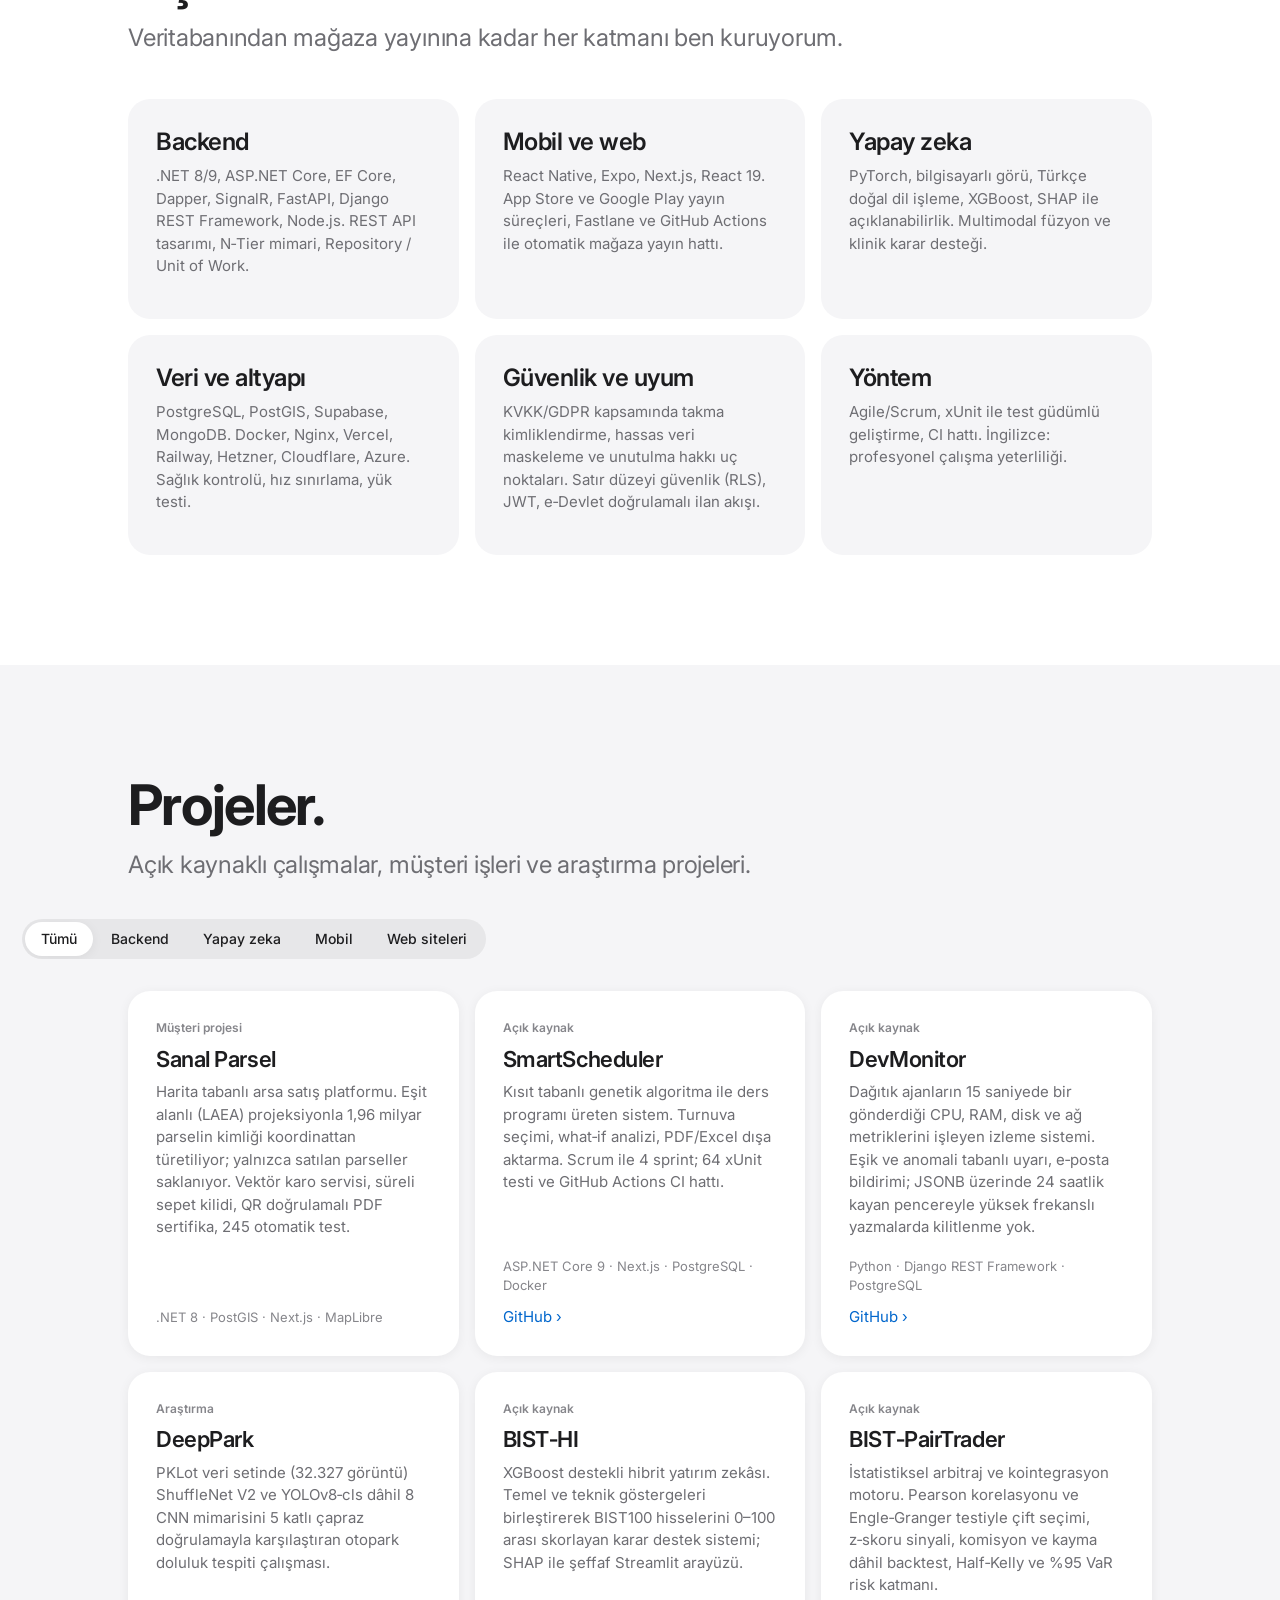
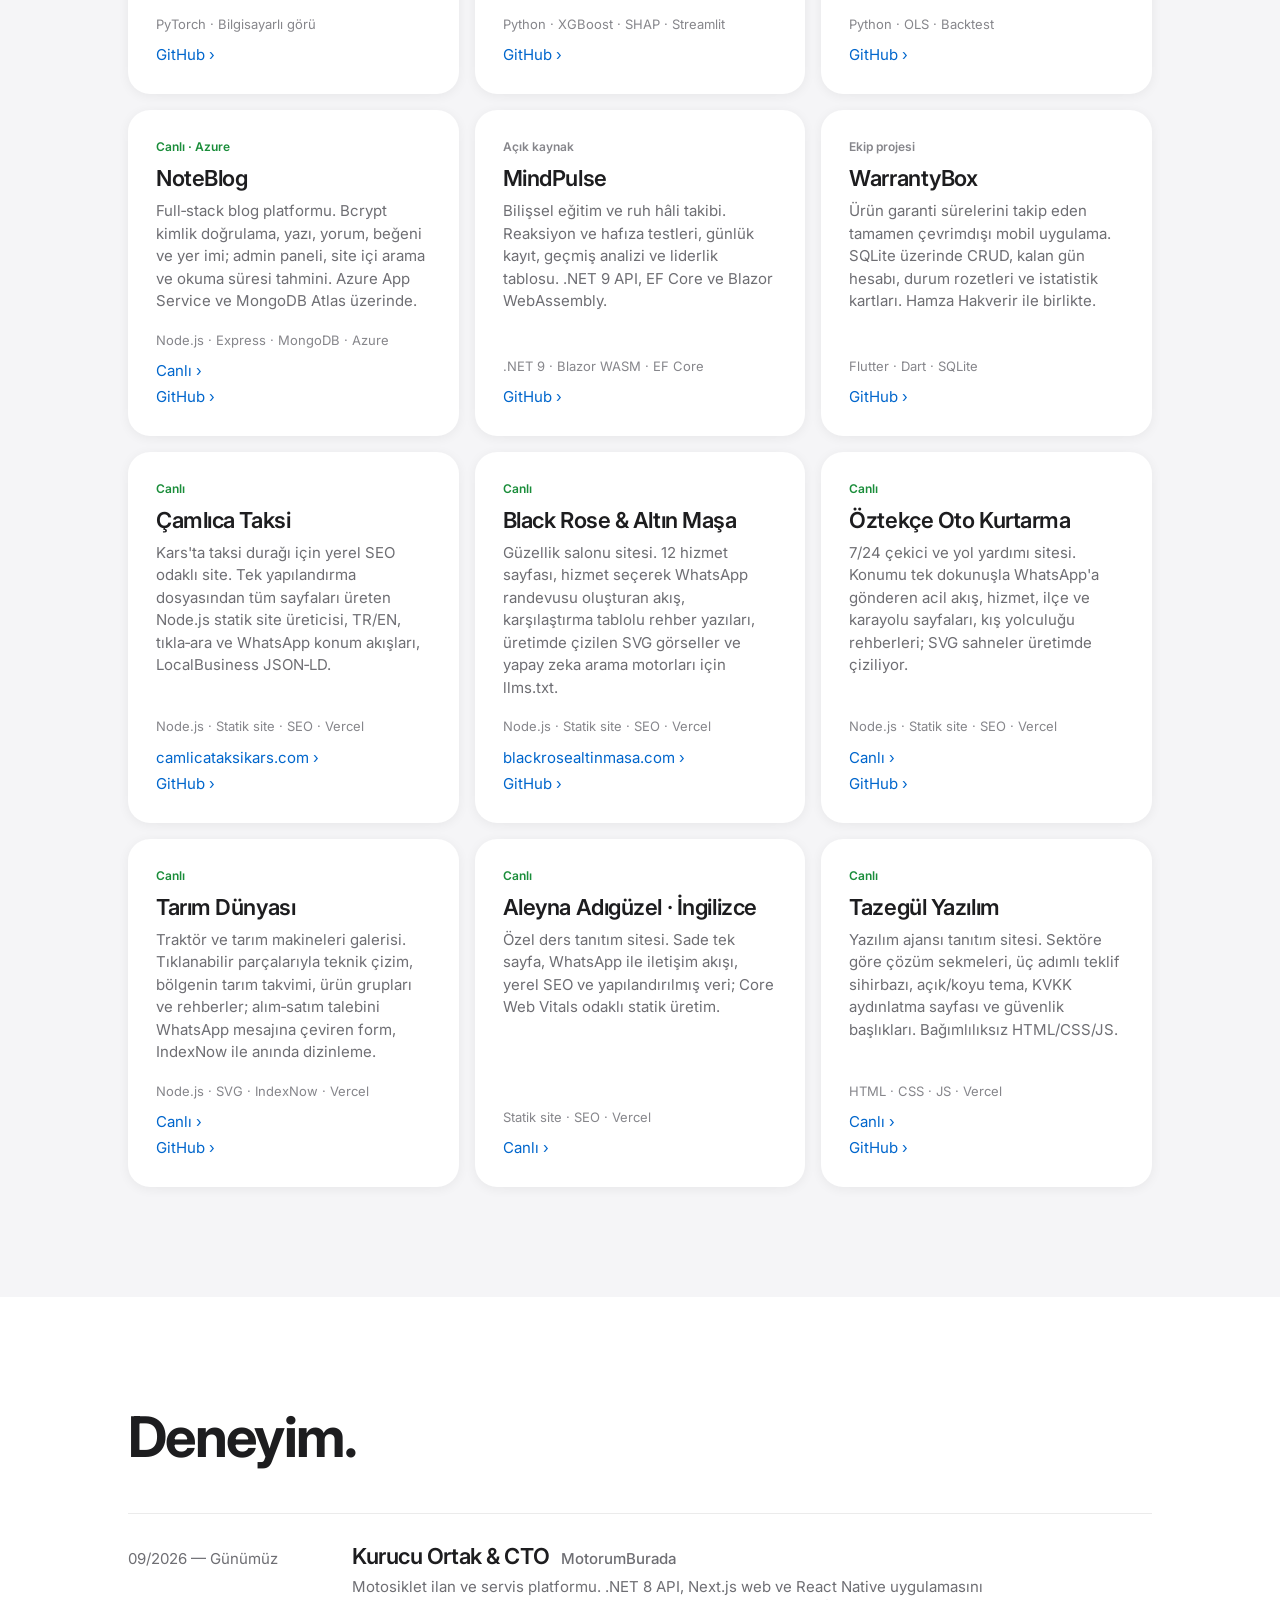
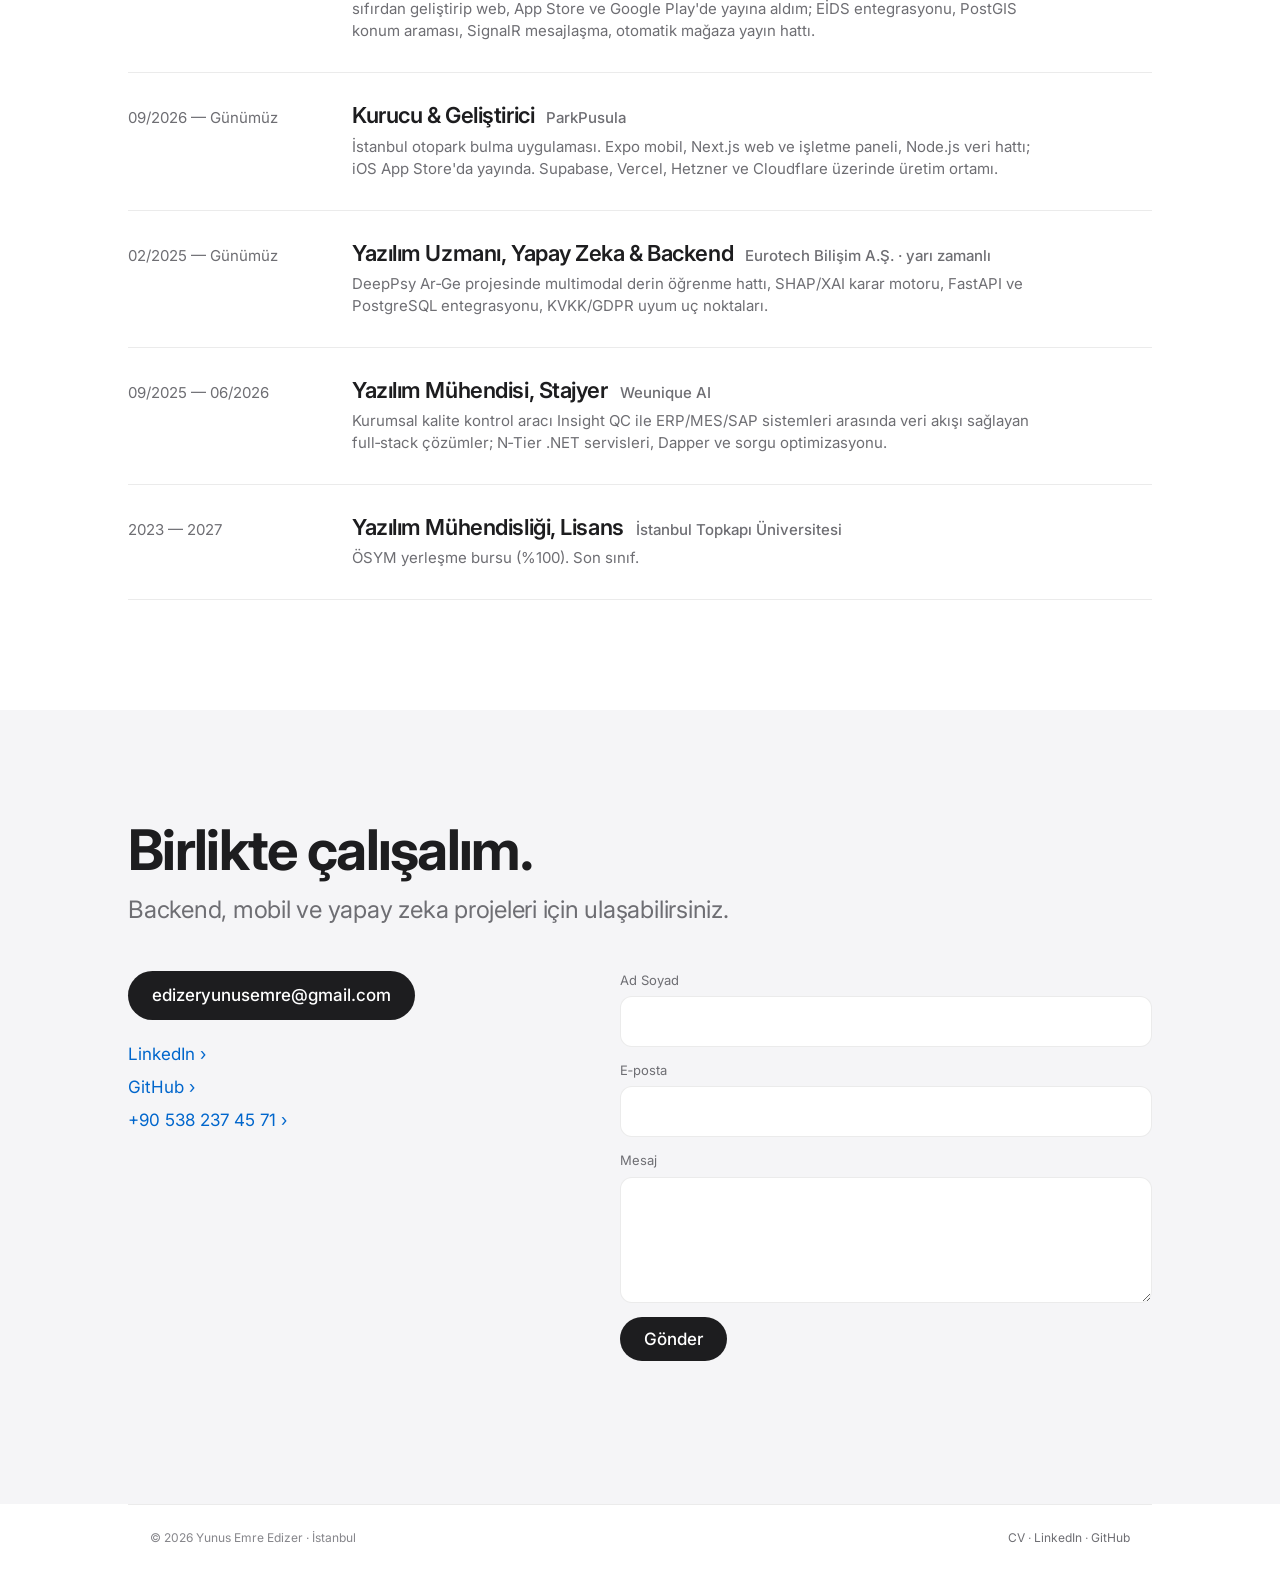
==== commit 1310c0bc: "Site baştan tasarlandı: sade büyük tipografi, ürün vitrinleri, güncel projeler Co-Authored-By: Claud" ====
--- a/index.html
+++ b/index.html
@@ -2,525 +2,437 @@
 <html lang="tr">
 <head>
   <meta charset="UTF-8" />
-  <meta name="viewport" content="width=device-width, initial-scale=1.0" />
+  <meta name="viewport" content="width=device-width, initial-scale=1.0, viewport-fit=cover" />
   <title>Yunus Emre Edizer — Yazılım Mühendisi</title>
-  <meta name="description" content="Full-Stack Yazılım Mühendisi — Backend, Yapay Zeka, Mobil & Web. .NET, Next.js, React Native ve Python ile fikirden canlıya ölçeklenebilir sistemler." />
+  <meta name="description" content="Yunus Emre Edizer: .NET, Next.js ve React Native ile App Store ve Google Play'de yayında ürünler geliştiren yazılım mühendisi. MotorumBurada, ParkPusula ve DeepPsy." />
   <meta name="author" content="Yunus Emre Edizer" />
-  <meta name="theme-color" content="#0a0b0e" />
+  <meta name="theme-color" content="#ffffff" media="(prefers-color-scheme: light)" />
+  <meta name="theme-color" content="#000000" media="(prefers-color-scheme: dark)" />
   <link rel="canonical" href="https://yunusedizer.software/" />
-  <!-- Open Graph -->
+
   <meta property="og:type" content="website" />
   <meta property="og:site_name" content="Yunus Emre Edizer" />
   <meta property="og:url" content="https://yunusedizer.software/" />
-  <meta property="og:title" content="Yunus Emre Edizer — Full-Stack Yazılım Mühendisi" />
-  <meta property="og:description" content="Backend, Yapay Zeka & Dağıtık Sistemler. .NET, Next.js ve Python ile fikirden production'a." />
+  <meta property="og:title" content="Yunus Emre Edizer — Yazılım Mühendisi" />
+  <meta property="og:description" content="Fikirden App Store'a. Backend, mobil ve yapay zeka ile yayında ürünler." />
   <meta property="og:locale" content="tr_TR" />
   <meta property="og:image" content="https://yunusedizer.software/og-image.png" />
   <meta property="og:image:width" content="1200" />
   <meta property="og:image:height" content="630" />
-  <meta property="og:image:alt" content="Yunus Emre Edizer — Full-Stack Yazılım Mühendisi" />
   <meta name="twitter:card" content="summary_large_image" />
-  <meta name="twitter:title" content="Yunus Emre Edizer — Full-Stack Yazılım Mühendisi" />
-  <meta name="twitter:description" content="Backend, Yapay Zeka & Dağıtık Sistemler." />
+  <meta name="twitter:title" content="Yunus Emre Edizer — Yazılım Mühendisi" />
+  <meta name="twitter:description" content="Fikirden App Store'a. Backend, mobil ve yapay zeka ile yayında ürünler." />
   <meta name="twitter:image" content="https://yunusedizer.software/og-image.png" />
-  <link rel="icon" href="data:image/svg+xml,<svg xmlns='http://www.w3.org/2000/svg' viewBox='0 0 100 100'><rect width='100' height='100' rx='24' fill='%230a0b0e'/><rect x='4' y='4' width='92' height='92' rx='21' fill='none' stroke='%23cbab72' stroke-width='4'/><text x='50' y='67' font-size='46' font-family='monospace' font-weight='bold' fill='%23cbab72' text-anchor='middle'>YE</text></svg>" />
+
+  <link rel="icon" href="data:image/svg+xml,<svg xmlns='http://www.w3.org/2000/svg' viewBox='0 0 100 100'><rect width='100' height='100' rx='24' fill='%231d1d1f'/><text x='50' y='66' font-size='44' font-family='-apple-system,Helvetica,Arial,sans-serif' font-weight='700' fill='%23ffffff' text-anchor='middle'>YE</text></svg>" />
+  <link rel="preconnect" href="https://fonts.googleapis.com" />
+  <link rel="preconnect" href="https://fonts.gstatic.com" crossorigin />
+  <link href="https://fonts.googleapis.com/css2?family=Inter:wght@400;500;600;700&display=swap" rel="stylesheet" />
   <link rel="stylesheet" href="styles.css" />
+
   <script type="application/ld+json">
   {
     "@context": "https://schema.org",
     "@type": "Person",
     "name": "Yunus Emre Edizer",
+    "jobTitle": "Yazılım Mühendisi",
     "url": "https://yunusedizer.software/",
-    "image": "https://yunusedizer.software/og-image.png",
-    "jobTitle": "Full-Stack Yazılım Mühendisi",
     "email": "mailto:edizeryunusemre@gmail.com",
     "address": { "@type": "PostalAddress", "addressLocality": "İstanbul", "addressCountry": "TR" },
-    "sameAs": [
-      "https://github.com/YunusEdizer",
-      "https://linkedin.com/in/edizeryunusemre"
-    ],
-    "knowsAbout": ["Backend Geliştirme", "Yapay Zeka", "Makine Öğrenmesi", "Dağıtık Sistemler", "Mobil Uygulama", "Teknik SEO", ".NET", "Next.js", "React Native", "Python", "PyTorch", "PostGIS"],
-    "alumniOf": { "@type": "CollegeOrUniversity", "name": "İstanbul Topkapı Üniversitesi" }
+    "alumniOf": { "@type": "CollegeOrUniversity", "name": "İstanbul Topkapı Üniversitesi" },
+    "sameAs": ["https://linkedin.com/in/edizeryunusemre", "https://github.com/YunusEdizer"],
+    "knowsAbout": [".NET", "Next.js", "React Native", "PostgreSQL", "PostGIS", "PyTorch", "Yapay Zeka"]
   }
   </script>
 </head>
 <body>
-  <!-- Scroll progress bar -->
-  <div class="scroll-progress" id="scrollProgress"></div>
-
-  <!-- Ambient background -->
-  <div class="ambient" aria-hidden="true">
-    <div class="orb orb-1"></div>
-    <div class="orb orb-2"></div>
-    <div class="orb orb-3"></div>
-    <div class="grid-overlay"></div>
-  </div>
-  <div class="grain" aria-hidden="true"></div>
-
-  <!-- Navigation -->
-  <nav class="nav" id="nav">
-    <div class="nav-inner">
-      <a href="#hero" class="nav-brand">
-        <span class="brand-mark">YE</span>
-        <span class="brand-text">Edizer</span>
-      </a>
-      <ul class="nav-links">
-        <li><a href="#about">Hakkında</a></li>
-        <li><a href="#stack">Yetkinlikler</a></li>
-        <li><a href="#projects">Projeler</a></li>
-        <li><a href="#experience">Deneyim</a></li>
-        <li><a href="#contact">İletişim</a></li>
+
+<nav class="nav" id="nav" aria-label="Ana menü">
+  <div class="nav-inner">
+    <a href="#top" class="nav-brand">Yunus Emre Edizer</a>
+    <ul class="nav-links">
+      <li><a href="#urunler">Ürünler</a></li>
+      <li><a href="#yetkinlik">Yetkinlikler</a></li>
+      <li><a href="#projeler">Projeler</a></li>
+      <li><a href="#deneyim">Deneyim</a></li>
+      <li><a href="#iletisim">İletişim</a></li>
+    </ul>
+    <a href="Yunus_Emre_Edizer_CV_TR.pdf" download class="nav-cta">CV</a>
+    <button class="nav-toggle" id="navToggle" aria-label="Menüyü aç" aria-expanded="false"><span></span><span></span></button>
+  </div>
+  <div class="nav-mobile" id="navMobile">
+    <a href="#urunler">Ürünler</a>
+    <a href="#yetkinlik">Yetkinlikler</a>
+    <a href="#projeler">Projeler</a>
+    <a href="#deneyim">Deneyim</a>
+    <a href="#iletisim">İletişim</a>
+    <a href="Yunus_Emre_Edizer_CV_TR.pdf" download>CV indir</a>
+  </div>
+</nav>
+
+<header class="hero" id="top">
+  <p class="hero-kicker reveal">Yazılım Mühendisi · İstanbul</p>
+  <h1 class="hero-title reveal" style="--d:.05s">Fikirden<br />App Store'a.</h1>
+  <p class="hero-sub reveal" style="--d:.12s">.NET, Next.js ve React Native ile iki mobil uygulamayı sıfırdan geliştirip mağazalara çıkardım. Psikiyatride yapay zeka Ar‑Ge projesinde derin öğrenme hattı ve backend geliştiriyorum.</p>
+  <div class="hero-links reveal" style="--d:.2s">
+    <a href="#urunler" class="link-arrow">Ürünleri gör</a>
+    <a href="Yunus_Emre_Edizer_CV_TR.pdf" download class="link-arrow">CV indir</a>
+  </div>
+  <ul class="hero-stats reveal" style="--d:.3s" aria-label="Öne çıkan sayılar">
+    <li><strong>2</strong><span>uygulama mağazada</span></li>
+    <li><strong>10.000+</strong><span>aktif kullanıcı</span></li>
+    <li><strong>1.370+</strong><span>otopark tek haritada</span></li>
+    <li><strong>TRL6</strong><span>yapay zeka Ar‑Ge</span></li>
+  </ul>
+</header>
+
+<main>
+
+<!-- Öne çıkan ürünler -->
+<section class="products" id="urunler">
+
+  <article class="product product-dark">
+    <div class="product-copy reveal">
+      <p class="eyebrow">MotorumBurada</p>
+      <h2>Motosiklet alım‑satımının<br />yeni adresi.</h2>
+      <p class="lead">Kurucu Ortak &amp; CTO. .NET 8 API, Next.js web ve React Native uygulamasını sıfırdan geliştirdim; T.C. Ticaret Bakanlığı EİDS entegrasyonuyla ilanlar e‑Devlet üzerinden doğrulanıyor. 10.000'den fazla aktif kullanıcı, 500'den fazla ilan.</p>
+      <div class="product-links">
+        <a href="https://motorumburada.com" target="_blank" rel="noopener" class="link-arrow">motorumburada.com</a>
+        <a href="https://apps.apple.com/tr/app/motorumburada/id6791850764" target="_blank" rel="noopener" class="link-arrow">App Store</a>
+        <a href="https://play.google.com/store/apps/details?id=com.motorumburada" target="_blank" rel="noopener" class="link-arrow">Google Play</a>
+      </div>
+      <ul class="product-specs">
+        <li>.NET 8 · N‑Tier</li><li>Next.js / React 19</li><li>React Native</li><li>PostGIS · SignalR</li><li>Railway · Vercel · Supabase</li>
       </ul>
-      <button class="theme-toggle" id="themeToggle" aria-label="Tema değiştir">
-        <svg class="ico-sun" viewBox="0 0 24 24" width="18" height="18" fill="none" stroke="currentColor" stroke-width="2" stroke-linecap="round"><circle cx="12" cy="12" r="4.5"/><path d="M12 2v2M12 20v2M2 12h2M20 12h2M4.9 4.9l1.4 1.4M17.7 17.7l1.4 1.4M19.1 4.9l-1.4 1.4M6.3 17.7l-1.4 1.4"/></svg>
-        <svg class="ico-moon" viewBox="0 0 24 24" width="18" height="18" fill="none" stroke="currentColor" stroke-width="2" stroke-linecap="round" stroke-linejoin="round"><path d="M21 12.8A9 9 0 1 1 11.2 3a7 7 0 0 0 9.8 9.8z"/></svg>
-      </button>
-      <a href="#contact" class="nav-cta">İletişime Geç</a>
-      <button class="nav-toggle" id="navToggle" aria-label="Menü">
-        <span></span><span></span><span></span>
-      </button>
-    </div>
-    <div class="nav-mobile" id="navMobile">
-      <a href="#about">Hakkında</a>
-      <a href="#stack">Yetkinlikler</a>
-      <a href="#projects">Projeler</a>
-      <a href="#experience">Deneyim</a>
-      <a href="#contact">İletişim</a>
-    </div>
-  </nav>
-
-  <!-- Hero -->
-  <header class="hero" id="hero">
-    <div class="hero-content">
-      <div class="hero-badge reveal">
-        <span class="pulse"></span>
-        Yeni projelere açık · İstanbul, Türkiye
-      </div>
-      <h1 class="hero-title">
-        <span class="line reveal" style="--d:.05s">Yunus Emre</span>
-        <span class="line reveal grad" style="--d:.15s">Edizer</span>
-      </h1>
-      <p class="hero-role reveal" style="--d:.22s" aria-label="Uzmanlık alanları">
-        <span class="type-text" id="typeText"></span><span class="type-caret" aria-hidden="true"></span>
-      </p>
-      <p class="hero-sub reveal" style="--d:.3s">
-        Full-Stack Yazılım Mühendisi — <strong>Backend</strong>, <strong>Yapay Zeka</strong> &amp; <strong>Dağıtık Sistemler</strong>.
-        Fikirden canlı üretime kadar ölçeklenebilir ve güvenli sistemler tasarlıyorum.
-      </p>
-      <div class="hero-actions reveal" style="--d:.45s">
-        <a href="#projects" class="btn btn-primary" data-magnetic>Projeleri Gör</a>
-        <a href="Yunus_Emre_Edizer_CV_TR.pdf" download class="btn btn-ghost" data-magnetic>
-          <svg viewBox="0 0 24 24" width="17" height="17" fill="none" stroke="currentColor" stroke-width="2" stroke-linecap="round" stroke-linejoin="round" style="margin-right:8px;vertical-align:-3px"><path d="M12 3v12M7 10l5 5 5-5M5 21h14"/></svg>CV İndir
-        </a>
-      </div>
-    </div>
-    <div class="hero-scroll reveal" style="--d:.8s">
-      <span>Keşfet</span>
-      <div class="scroll-line"></div>
-    </div>
-  </header>
-
-  <main>
-    <!-- About -->
-    <section class="section" id="about">
-      <div class="section-head reveal">
-        <span class="eyebrow">01 — Hakkında</span>
-        <h2 class="section-title">Fikirden <span class="grad">production</span>'a<br />uçtan uca mühendislik.</h2>
-      </div>
-      <div class="about-grid">
-        <p class="about-lead reveal">
-          .NET, Next.js, React Native ve Python ekosistemlerinde uzmanlaşmış bir yazılım mühendisiyim.
-          Backend mimarisi, makine öğrenmesi entegrasyonu, coğrafi sistemler (PostGIS) ve mobil
-          uygulamalar alanında, canlıda çalışan ürünler geliştiriyorum.
-        </p>
-        <div class="about-points">
-          <div class="point reveal" style="--d:.1s">
-            <span class="point-ico">◆</span>
-            <div><h4>Kurumsal Ar-Ge</h4><p>Eurotech Bilişim &amp; Weunique AI'da Agile/Scrum takımlarında TRL6 seviyesinde AI projeleri.</p></div>
+    </div>
+    <div class="product-visual reveal" style="--d:.1s" aria-hidden="true">
+      <div class="phone phone-mb">
+        <div class="phone-screen">
+          <div class="ph-bar"><i></i><i></i></div>
+          <div class="ph-search"></div>
+          <div class="ph-chips"><i></i><i></i><i></i></div>
+          <div class="ph-card"><div class="ph-img"></div><div class="ph-lines"><i></i><i></i></div></div>
+          <div class="ph-card"><div class="ph-img"></div><div class="ph-lines"><i></i><i></i></div></div>
+          <div class="ph-card"><div class="ph-img"></div><div class="ph-lines"><i></i><i></i></div></div>
+          <div class="ph-tab"><i></i><i></i><i></i><i></i></div>
+        </div>
+      </div>
+    </div>
+  </article>
+
+  <article class="product product-light">
+    <div class="product-visual reveal" aria-hidden="true">
+      <div class="phone phone-pp">
+        <div class="phone-screen">
+          <div class="ph-map">
+            <span class="pin p1"></span><span class="pin p2"></span><span class="pin p3"></span><span class="pin p4"></span><span class="pin p5"></span>
+            <span class="me"></span>
           </div>
-          <div class="point reveal" style="--d:.2s">
-            <span class="point-ico">◆</span>
-            <div><h4>Güvenlik &amp; Uyum</h4><p>KVKK/GDPR uyumlu takma kimliklendirme, veri maskeleme ve "unutulma hakkı" uç noktaları.</p></div>
-          </div>
-          <div class="point reveal" style="--d:.3s">
-            <span class="point-ico">◆</span>
-            <div><h4>DevOps &amp; TDD</h4><p>Docker, GitHub Actions CI/CD, xUnit ile %100 geçen test suitleri ve otomasyon.</p></div>
-          </div>
-          <div class="point reveal" style="--d:.4s">
-            <span class="point-ico">◆</span>
-            <div><h4>Ürün &amp; Yayın</h4><p>App Store ve Google Play'de yayında mobil uygulama; yerel işletmeler için SEO odaklı, hızlı web siteleri.</p></div>
+          <div class="ph-sheet">
+            <div class="ph-handle"></div>
+            <div class="ph-lines"><i></i><i></i></div>
+            <div class="ph-meter"><b></b></div>
           </div>
         </div>
       </div>
-    </section>
-
-    <!-- Stack -->
-    <section class="section" id="stack">
-      <div class="section-head reveal">
-        <span class="eyebrow">02 — Teknik Yetkinlikler</span>
-        <h2 class="section-title">Kullandığım <span class="grad">araç seti</span>.</h2>
-      </div>
-      <div class="stack-grid">
-        <article class="stack-card reveal">
-          <h4>Diller &amp; Backend</h4>
-          <div class="chips">
-            <span>C#</span><span>.NET 8/9</span><span>Python</span><span>FastAPI</span><span>Django</span><span>Node.js</span><span>TypeScript</span><span>SQL</span><span>C/C++</span>
-          </div>
-        </article>
-        <article class="stack-card reveal" style="--d:.1s">
-          <h4>Mimari &amp; Metodoloji</h4>
-          <div class="chips">
-            <span>N-Tier</span><span>Mikroservisler</span><span>RESTful API</span><span>Dağıtık Sistemler</span><span>TDD</span><span>Agile/Scrum</span><span>Multimodal Füzyon</span>
-          </div>
-        </article>
-        <article class="stack-card reveal" style="--d:.2s">
-          <h4>Frontend &amp; Mobil</h4>
-          <div class="chips">
-            <span>Next.js 16</span><span>React</span><span>React Native</span><span>Expo</span><span>MapLibre</span><span>Tailwind</span><span>PWA</span><span>Flutter/Dart</span>
-          </div>
-        </article>
-        <article class="stack-card reveal" style="--d:.3s">
-          <h4>Yapay Zeka &amp; Veri</h4>
-          <div class="chips">
-            <span>PyTorch</span><span>Computer Vision</span><span>Türkçe NLP</span><span>XGBoost</span><span>SHAP/XAI</span><span>YOLOv8</span><span>ShuffleNet V2</span>
-          </div>
-        </article>
-        <article class="stack-card reveal" style="--d:.4s">
-          <h4>DB, DevOps &amp; Güvenlik</h4>
-          <div class="chips">
-            <span>PostgreSQL</span><span>PostGIS</span><span>Supabase</span><span>MongoDB</span><span>Docker</span><span>Nginx</span><span>GitHub Actions</span><span>Azure</span><span>Vercel</span><span>JWT</span><span>KVKK/GDPR</span>
-          </div>
-        </article>
-      </div>
-    </section>
-
-    <!-- Projects -->
-    <section class="section" id="projects">
-      <div class="section-head reveal">
-        <span class="eyebrow">03 — Öne Çıkan Projeler</span>
-        <h2 class="section-title">Ürettiğim <span class="grad">sistemler</span>.</h2>
-      </div>
-      <div class="filters reveal" id="filters">
-        <button class="filter active" data-filter="all">Tümü</button>
-        <button class="filter" data-filter="ai">Yapay Zeka</button>
-        <button class="filter" data-filter="fullstack">Full-Stack</button>
-        <button class="filter" data-filter="backend">Backend</button>
-        <button class="filter" data-filter="mobile">Mobil</button>
-        <button class="filter" data-filter="web">Web &amp; Yerel İşletme</button>
-        <button class="filter" data-filter="finance">Finans</button>
-      </div>
-      <div class="projects" id="projectGrid">
-        <article class="project reveal" data-cat="fullstack backend" data-live="https://motorumburada.com" data-note="Kendi girişimim — kaynak kodu özeldir.">
-          <div class="project-media"><span class="project-emoji">🏍️</span></div>
-          <div class="project-body">
-            <div class="project-top">
-              <h3>MotorumBurada</h3>
-              <span class="tag tag-live">● Canlı</span>
-            </div>
-            <p>Canlıda çalışan motosiklet pazaryeri (motorumburada.com). .NET 8 N-Tier API + Next.js/React 19 + PostGIS konum araması + SignalR gerçek zamanlı sohbet + Web Push. Repository/UnitOfWork, Result pattern, admin moderasyon paneli ve audit log.</p>
-            <div class="project-tech"><span>.NET 8</span><span>Next.js</span><span>SignalR</span><span>PostGIS</span></div>
-          </div>
-        </article>
-
-        <article class="project reveal" data-cat="mobile" data-store="https://apps.apple.com/tr/app/motorumburada/id6791850764" data-play="https://play.google.com/store/apps/details?id=com.motorumburada" data-note="Kendi girişimim — kaynak kodu özeldir." style="--d:0.05s">
-          <div class="project-media"><span class="project-emoji">📱</span></div>
-          <div class="project-body">
-            <div class="project-top">
-              <h3>MotorumBurada Mobile</h3>
-              <span class="tag tag-live">● Yayında</span>
-            </div>
-            <p>Pazaryerinin resmi React Native mobil uygulaması. SignalR ile birebir mesajlaşma, Firebase push bildirimleri, harita/konum, çok adımlı ilan sihirbazı, favoriler ve açık/koyu tema. App Store ve Google Play'de yayında.</p>
-            <div class="project-tech"><span>React Native</span><span>TypeScript</span><span>Firebase</span></div>
-          </div>
-        </article>
-
-        <article class="project reveal" data-cat="ai fullstack" data-live="https://deeppsy.eurotechbilisim.com.tr" data-note="Kurumsal Ar-Ge projesi (Eurotech Bilişim A.Ş.) — kaynak kodu özeldir." style="--d:0.10s">
-          <div class="project-media"><span class="project-emoji">🩺</span></div>
-          <div class="project-body">
-            <div class="project-top">
-              <h3>Psikiyatri AI</h3>
-              <span class="tag tag-live">● Canlı · TRL6</span>
-            </div>
-            <p>Multimodal klinik karar destek platformu. Görüntü (AU), ses (MFCC), Türkçe NLP ve giyilebilir sensör verilerini dikkat tabanlı füzyon katmanında birleştiren derin öğrenme hattı. SHAP/XAI karar motoru + PWA klinik panel.</p>
-            <div class="project-tech"><span>PyTorch</span><span>PWA</span><span>Multimodal</span></div>
-          </div>
-        </article>
-
-        <article class="project reveal" data-cat="fullstack backend" data-note="Müşteri projesi — geliştirme aşamasında, kaynak kodu özeldir." style="--d:0.15s">
-          <div class="project-media"><span class="project-emoji">🗺️</span></div>
-          <div class="project-body">
-            <div class="project-top">
-              <h3>Sanal Parsel</h3>
-              <span class="tag">Geliştiriliyor</span>
-            </div>
-            <p>Türkiye haritasını 400 m²'lik sanal parsellere bölen satış platformu. Eşit alanlı (LAEA) projeksiyon sayesinde 1,96 milyar parselin hiçbiri veritabanına yazılmaz; kimlik koordinattan türetilir. Vektör karo servisi, süreli sepet kilidi, QR doğrulamalı PDF sertifika ve yönetim paneli. 245 test.</p>
-            <div class="project-tech"><span>.NET 8</span><span>PostGIS</span><span>Next.js</span><span>MapLibre</span></div>
-          </div>
-        </article>
-
-        <article class="project reveal" data-cat="mobile fullstack" data-note="Kendi girişimim — yayına hazırlanıyor, kaynak kodu özeldir." style="--d:0.20s">
-          <div class="project-media"><span class="project-emoji">🧭</span></div>
-          <div class="project-body">
-            <div class="project-top">
-              <h3>ParkPusula</h3>
-              <span class="tag">Yayına hazırlanıyor</span>
-            </div>
-            <p>İstanbul için otopark bulma platformu. İSPARK açık doluluk verisi ve OpenStreetMap'ten derlenen 1.300+ otopark tek haritada. Expo mobil uygulama, Next.js site ve işletme paneli, veri senkronu yapan Node worker; Turborepo monorepo ve 27 senaryolu RLS güvenlik testi.</p>
-            <div class="project-tech"><span>Expo</span><span>Next.js</span><span>Supabase</span><span>PostGIS</span></div>
-          </div>
-        </article>
-
-        <article class="project reveal" data-cat="fullstack" data-live="https://noteblog-ctgpcke8hpcmbnf4.germanywestcentral-01.azurewebsites.net" data-code="https://github.com/YunusEdizer/NoteBlogProject" style="--d:0.25s">
-          <div class="project-media"><span class="project-emoji">📝</span></div>
-          <div class="project-body">
-            <div class="project-top">
-              <h3>NoteBlog</h3>
-              <span class="tag tag-live">● Azure</span>
-            </div>
-            <p>Full-stack blog platformu. Bcrypt kimlik doğrulama, yazı CRUD, yorum/beğeni/yer imi, admin paneli (site istatistikleri, kullanıcı yönetimi), kategori etiketleri, site içi arama, okuma süresi tahmini. Azure App Service + MongoDB Atlas üzerinde canlı.</p>
-            <div class="project-tech"><span>Node.js</span><span>Express</span><span>MongoDB</span><span>Azure</span></div>
-          </div>
-        </article>
-
-        <article class="project reveal" data-cat="web fullstack" data-live="https://www.camlicataksikars.com" data-code="https://github.com/YunusEdizer/kars-camlica-taksi" style="--d:0.30s">
-          <div class="project-media"><span class="project-emoji">🚕</span></div>
-          <div class="project-body">
-            <div class="project-top">
-              <h3>Çamlıca Taksi</h3>
-              <span class="tag tag-live">● Canlı</span>
-            </div>
-            <p>Kars merkez taksi durağı için yerel SEO odaklı tanıtım sitesi. Tek bir site.config.json'dan tüm sayfaları üreten Node.js statik site üreticisi; TR/EN çift dil, tıkla-ara ve WhatsApp konum akışları, havalimanı/gar/transfer ve rehber sayfaları, LocalBusiness JSON-LD. Vercel üzerinde canlı.</p>
-            <div class="project-tech"><span>Node.js</span><span>Statik Site</span><span>SEO</span><span>Vercel</span></div>
-          </div>
-        </article>
-
-        <article class="project reveal" data-cat="web fullstack" data-live="https://kars-oztekce-cekici.vercel.app" data-code="https://github.com/YunusEdizer/kars-oztekce-cekici" style="--d:0.35s">
-          <div class="project-media"><span class="project-emoji">🚛</span></div>
-          <div class="project-body">
-            <div class="project-top">
-              <h3>Öztekçe Oto Kurtarma</h3>
-              <span class="tag tag-live">● Canlı</span>
-            </div>
-            <p>Kars'ta 7/24 çekici ve yol yardımı sitesi. Konumu tek dokunuşla WhatsApp'a gönderen acil akış, 6 hizmet, 7 ilçe ve 3 karayolu sayfası, kış yolculuğu rehberleri. SVG gece sahnesi ve ilçe haritası üretimde çiziliyor.</p>
-            <div class="project-tech"><span>Node.js</span><span>Statik Site</span><span>SEO</span><span>Vercel</span></div>
-          </div>
-        </article>
-
-        <article class="project reveal" data-cat="web fullstack" data-live="https://tarim-dunyasi-kars.vercel.app" data-code="https://github.com/YunusEdizer/tarim-dunyasi-kars" style="--d:0.40s">
-          <div class="project-media"><span class="project-emoji">🚜</span></div>
-          <div class="project-body">
-            <div class="project-top">
-              <h3>Tarım Dünyası</h3>
-              <span class="tag tag-live">● Canlı</span>
-            </div>
-            <p>Kars'ta traktör ve tarım makineleri galerisi. Tıklanabilir parçalarıyla "makineyi tanıyın" teknik çizimi, bölgenin tarım takvimi, 5 ürün grubu ve 4 rehber, alım-satım talebini WhatsApp mesajına çeviren form. IndexNow ile anında dizinleme.</p>
-            <div class="project-tech"><span>Node.js</span><span>SVG</span><span>IndexNow</span><span>Vercel</span></div>
-          </div>
-        </article>
-
-        <article class="project reveal" data-cat="web fullstack" data-live="https://nisa-celik-guzellik.vercel.app" data-code="https://github.com/YunusEdizer/nisa-celik-guzellik" style="--d:0.45s">
-          <div class="project-media"><span class="project-emoji">💄</span></div>
-          <div class="project-body">
-            <div class="project-top">
-              <h3>Black Rose &amp; Altın Maşa</h3>
-              <span class="tag tag-live">● Canlı</span>
-            </div>
-            <p>Kars'ta güzellik salonu sitesi. 12 hizmet sayfası, hizmet seçerek WhatsApp randevusu oluşturan akış, karşılaştırma tablolu 6 rehber yazısı, altın oran kaş şeması gibi üretimde çizilen SVG görseller ve yapay zeka arama motorları için llms.txt.</p>
-            <div class="project-tech"><span>Node.js</span><span>Statik Site</span><span>SEO</span><span>Vercel</span></div>
-          </div>
-        </article>
-
-        <article class="project reveal" data-cat="web fullstack" data-live="https://tazegul-yazilim.vercel.app" data-code="https://github.com/YunusEdizer/tazegul-yazilim-web" style="--d:0.50s">
-          <div class="project-media"><span class="project-emoji">🌹</span></div>
-          <div class="project-body">
-            <div class="project-top">
-              <h3>Tazegül Yazılım</h3>
-              <span class="tag tag-live">● Canlı</span>
-            </div>
-            <p>Yazılım ve dijital ajans tanıtım sitesi. Sektöre göre çözüm sekmeleri, üç adımlı teklif sihirbazı (girilen bilgiler WhatsApp mesajına dönüşür), açık/koyu tema, KVKK aydınlatma sayfası ve güvenlik başlıkları. Bağımlılıksız saf HTML/CSS/JS, erişilebilirlik ve performans odaklı.</p>
-            <div class="project-tech"><span>HTML/CSS/JS</span><span>A11y</span><span>SEO</span><span>Vercel</span></div>
-          </div>
-        </article>
-
-        <article class="project reveal" data-cat="backend" data-code="https://github.com/YunusEdizer/smartscheduler-ai" style="--d:0.55s">
-          <div class="project-media"><span class="project-emoji">🧬</span></div>
-          <div class="project-body">
-            <div class="project-top">
-              <h3>SmartScheduler</h3>
-              <span class="tag">Genetik Algoritma</span>
-            </div>
-            <p>Kısıt tabanlı ders programı üreten genetik algoritma motoru (kromozom/gen mutasyonu, Tournament Selection). What-if analizi, PDF/Excel dışa aktarma. xUnit ile %100 geçen 64 test + Docker CI hattı.</p>
-            <div class="project-tech"><span>ASP.NET Core 9</span><span>xUnit</span><span>Docker</span></div>
-          </div>
-        </article>
-
-        <article class="project reveal" data-cat="finance" data-code="https://github.com/YunusEdizer/bist-pairtrader" style="--d:0.60s">
-          <div class="project-media"><span class="project-emoji">📈</span></div>
-          <div class="project-body">
-            <div class="project-top">
-              <h3>BIST-PairTrader</h3>
-              <span class="tag">Kantitatif Finans</span>
-            </div>
-            <p>İstatistiksel arbitraj &amp; kointegrasyon motoru. Pearson korelasyonu (≥0.75) ve Engle-Granger (p≤0.05) testlerini zincirleyen çift seçimi. Z-skoru sinyali, komisyon/kayma dahil backtest, Half-Kelly &amp; %95 VaR risk katmanı.</p>
-            <div class="project-tech"><span>Python</span><span>OLS</span><span>Backtest</span></div>
-          </div>
-        </article>
-
-        <article class="project reveal" data-cat="finance ai" data-code="https://github.com/YunusEdizer/bist-hi" style="--d:0.65s">
-          <div class="project-media"><span class="project-emoji">🧠</span></div>
-          <div class="project-body">
-            <div class="project-top">
-              <h3>BIST-HI</h3>
-              <span class="tag">XAI</span>
-            </div>
-            <p>XGBoost destekli hibrit yatırım zekası. Temel/teknik göstergeleri (F/K, ROE, RSI, MACD) ve getiri olasılıklarını birleştirerek BIST100 hisselerini 0-100 skorlayan karar destek sistemi. SHAP ile şeffaf Streamlit arayüzü.</p>
-            <div class="project-tech"><span>Python</span><span>XGBoost</span><span>Streamlit</span></div>
-          </div>
-        </article>
-
-        <article class="project reveal" data-cat="backend fullstack" data-code="https://github.com/YunusEdizer/hardware_monitoring_system" style="--d:0.70s">
-          <div class="project-media"><span class="project-emoji">🖥️</span></div>
-          <div class="project-body">
-            <div class="project-top">
-              <h3>DevMonitor</h3>
-              <span class="tag">Dağıtık Sistem</span>
-            </div>
-            <p>Çok cihazlı gerçek zamanlı donanım izleme. Python (psutil) ajanı CPU/RAM/disk/ağ metriklerini 15 sn'de bir merkezi Django panele gönderir. Token auth, eşik tabanlı uyarı + anomali tespiti, e-posta bildirimi, 24s trend grafikleri, Windows service / Linux systemd kurucu.</p>
-            <div class="project-tech"><span>Django/DRF</span><span>PostgreSQL</span><span>Chart.js</span></div>
-          </div>
-        </article>
-
-        <article class="project reveal" data-cat="fullstack" data-code="https://github.com/YunusEdizer/MindPulse" style="--d:0.75s">
-          <div class="project-media"><span class="project-emoji">🎯</span></div>
-          <div class="project-body">
-            <div class="project-top">
-              <h3>MindPulse</h3>
-              <span class="tag">Blazor WASM</span>
-            </div>
-            <p>Bilişsel eğitim &amp; mental sağlık takip uygulaması. Reaksiyon süresi ve hafıza testleri, ruh hali notlarıyla günlük kayıt, geçmiş analizi ve liderlik tablosu (gamification). .NET 9 API + EF Core, tipli DTO'lar ve Blazor WebAssembly SPA.</p>
-            <div class="project-tech"><span>.NET 9</span><span>Blazor WASM</span><span>EF Core</span></div>
-          </div>
-        </article>
-
-        <article class="project reveal" data-cat="mobile" data-code="https://github.com/YunusEdizer/warranty_box" data-note="Ders ekip projesi (EFC304) — Hamza Hakverir ile birlikte geliştirildi." style="--d:0.80s">
-          <div class="project-media"><span class="project-emoji">🛡️</span></div>
-          <div class="project-body">
-            <div class="project-top">
-              <h3>WarrantyBox</h3>
-              <span class="tag">Flutter</span>
-            </div>
-            <p>Ürün garanti sürelerini takip eden tamamen çevrimdışı mobil uygulama. Yerel SQLite veritabanında CRUD, arama/sıralama, kalan gün hesabı, durum rozetleri (Aktif/Yaklaşıyor/Bitti), ilişkisel notlar (ON DELETE CASCADE) ve istatistik kartları.</p>
-            <div class="project-tech"><span>Flutter</span><span>Dart</span><span>SQLite</span></div>
-          </div>
-        </article>
-
-        <article class="project reveal" data-cat="ai" data-code="https://github.com/YunusEdizer/Deep_Park_Final" style="--d:0.85s">
-          <div class="project-media"><span class="project-emoji">🅿️</span></div>
-          <div class="project-body">
-            <div class="project-top">
-              <h3>DeepPark</h3>
-              <span class="tag">Deep Learning</span>
-            </div>
-            <p>Otopark doluluk tespiti. PKLot veri seti (32.327 görüntü) üzerinde ShuffleNet V2 ve YOLOv8-cls mimarilerini eğitip test ettim. Veri zenginleştirme (ColorJitter, RandomRotation) ve 5-Fold Cross Validation.</p>
-            <div class="project-tech"><span>PyTorch</span><span>Computer Vision</span></div>
-          </div>
-        </article>
-      </div>
-    </section>
-
-    <!-- Experience -->
-    <section class="section" id="experience">
-      <div class="section-head reveal">
-        <span class="eyebrow">04 — Deneyim &amp; Eğitim</span>
-        <h2 class="section-title">Yolculuk <span class="grad">zaman çizelgesi</span>.</h2>
-      </div>
-      <div class="timeline">
-        <div class="tl-item reveal">
-          <div class="tl-dot"></div>
-          <span class="tl-date">02/2025 — Günümüz</span>
-          <h4>Yapay Zeka &amp; Yazılım Mühendisi</h4>
-          <p class="tl-org">Eurotech Bilişim A.Ş.</p>
-          <p>TRL6 seviyesinde kurumsal AI/yazılım Ar-Ge; ML entegrasyonu, veri boru hatları, KVKK/GDPR uyumu ve backend geliştirme.</p>
+    </div>
+    <div class="product-copy reveal" style="--d:.1s">
+      <p class="eyebrow">ParkPusula</p>
+      <h2>İstanbul'da boş<br />otoparkı bul.</h2>
+      <p class="lead">Kurucu &amp; Geliştirici. İSPARK ve OpenStreetMap verisini birleştirip 39 ilçede 1.370'ten fazla otoparkı tek haritada sunan uygulama. Favori otopark boşalınca haber veriyor, şarj istasyonlarını gösteriyor. iOS App Store'da yayında, Android Google Play üretim onayında.</p>
+      <div class="product-links">
+        <a href="https://parkpusula.com" target="_blank" rel="noopener" class="link-arrow">parkpusula.com</a>
+        <a href="https://apps.apple.com/tr/app/parkpusula-otopark-bul/id6820031400" target="_blank" rel="noopener" class="link-arrow">App Store</a>
+      </div>
+      <ul class="product-specs">
+        <li>Expo / React Native</li><li>Next.js</li><li>Node.js worker</li><li>Supabase · PostGIS · RLS</li><li>p95 ≈ 135 ms @ 50 kullanıcı</li>
+      </ul>
+    </div>
+  </article>
+
+  <article class="product product-clinic">
+    <div class="product-copy reveal">
+      <p class="eyebrow">DeepPsy · Eurotech Bilişim</p>
+      <h2>Psikiyatride multimodal<br />karar desteği.</h2>
+      <p class="lead">TRL6 seviyesindeki Ar‑Ge projesinde görüntü, ses (MFCC), Türkçe metin ve giyilebilir sensör verilerini dikkat tabanlı füzyonla birleştiren derin öğrenme hattını ve SHAP tabanlı açıklanabilir karar motorunu geliştirdim. FastAPI ve PostgreSQL katmanıyla klinisyenlerin kullandığı PWA paneli uçtan uca çalışıyor; KVKK/GDPR için takma kimliklendirme ve unutulma hakkı uç noktaları.</p>
+      <div class="product-links">
+        <a href="https://deeppsy.eurotechbilisim.com.tr" target="_blank" rel="noopener" class="link-arrow">deeppsy.eurotechbilisim.com.tr</a>
+      </div>
+      <ul class="product-specs">
+        <li>PyTorch</li><li>Multimodal füzyon</li><li>SHAP / XAI</li><li>FastAPI · JWT</li><li>PWA</li>
+      </ul>
+    </div>
+    <div class="product-visual reveal" style="--d:.1s" aria-hidden="true">
+      <div class="panel">
+        <div class="panel-head"><i></i><i></i><i></i></div>
+        <div class="panel-grid">
+          <div class="panel-wave"><svg viewBox="0 0 200 60" preserveAspectRatio="none"><path d="M0 30 C 20 10, 30 50, 50 30 S 80 10, 100 30 S 130 50, 150 30 S 180 10, 200 30" fill="none" stroke="currentColor" stroke-width="2"/></svg></div>
+          <div class="panel-bars"><b style="--h:55%"></b><b style="--h:80%"></b><b style="--h:35%"></b><b style="--h:65%"></b><b style="--h:90%"></b><b style="--h:45%"></b></div>
+          <div class="panel-lines"><i></i><i></i><i></i><i></i></div>
+          <div class="panel-ring"><svg viewBox="0 0 36 36"><circle cx="18" cy="18" r="15.5" fill="none" stroke="currentColor" stroke-opacity=".15" stroke-width="3"/><circle cx="18" cy="18" r="15.5" fill="none" stroke="currentColor" stroke-width="3" stroke-dasharray="72 100" stroke-linecap="round" transform="rotate(-90 18 18)"/></svg></div>
         </div>
-        <div class="tl-item reveal" style="--d:.1s">
-          <div class="tl-dot"></div>
-          <span class="tl-date">09/2025 — 06/2026</span>
-          <h4>Yazılım Mühendisi (Geliştirici)</h4>
-          <p class="tl-org">Weunique AI</p>
-          <p>Insight QC ile ERP/MES/SAP arası veri akışı sağlayan full-stack çözümler; N-Tier .NET servisleri, Dapper &amp; sorgu optimizasyonu.</p>
-        </div>
-        <div class="tl-item reveal" style="--d:.2s">
-          <div class="tl-dot"></div>
-          <span class="tl-date">2023 — 2027 (bekl.)</span>
-          <h4>Yazılım Mühendisliği (Lisans)</h4>
-          <p class="tl-org">İstanbul Topkapı Üniversitesi</p>
-          <p>Tam Burslu · Son Sınıf</p>
-        </div>
-      </div>
-    </section>
-
-    <!-- Contact -->
-    <section class="section contact" id="contact">
-      <div class="contact-card reveal">
-        <span class="eyebrow">05 — İletişim</span>
-        <h2 class="section-title">Bir sonraki projede<br /><span class="grad">birlikte çalışalım.</span></h2>
-        <p class="contact-sub">Backend, yapay zeka veya full-stack bir fikrin mi var? Konuşalım.</p>
-
-        <form class="contact-form reveal" id="contactForm" action="https://formspree.io/f/mqergdgb" method="POST" novalidate>
-          <div class="form-row">
-            <div class="field">
-              <label for="cf-name">Ad Soyad</label>
-              <input id="cf-name" name="name" type="text" required placeholder="Adınız" autocomplete="name" />
-            </div>
-            <div class="field">
-              <label for="cf-email">E-posta</label>
-              <input id="cf-email" name="email" type="email" required placeholder="ornek@mail.com" autocomplete="email" />
-            </div>
-          </div>
-          <div class="field">
-            <label for="cf-msg">Mesaj</label>
-            <textarea id="cf-msg" name="message" rows="4" required placeholder="Projeniz veya fikriniz hakkında kısaca..."></textarea>
-          </div>
-          <button type="submit" class="btn btn-primary" id="cfSubmit" data-magnetic>Mesaj Gönder</button>
-          <p class="form-status" id="formStatus" role="status" aria-live="polite"></p>
-        </form>
-
-        <div class="contact-divider"><span>veya doğrudan ulaş</span></div>
-
-        <div class="contact-links">
-          <a href="mailto:edizeryunusemre@gmail.com" class="c-link"><span>✉</span> edizeryunusemre@gmail.com</a>
-          <a href="tel:+905382374571" class="c-link"><span>☎</span> +90 538 237 45 71</a>
-          <a href="https://linkedin.com/in/edizeryunusemre" target="_blank" rel="noopener" class="c-link"><span>in</span> LinkedIn</a>
-          <a href="https://github.com/YunusEdizer" target="_blank" rel="noopener" class="c-link"><span>⌥</span> GitHub</a>
-        </div>
-      </div>
-    </section>
-  </main>
-
-  <!-- Project detail modal -->
-  <div class="modal" id="modal" aria-hidden="true">
-    <div class="modal-backdrop" data-close></div>
-    <div class="modal-card" role="dialog" aria-modal="true" aria-labelledby="modalTitle">
-      <button class="modal-close" data-close aria-label="Kapat">✕</button>
-      <div class="modal-emoji" id="modalEmoji">🚀</div>
-      <span class="modal-tag" id="modalTag">Proje</span>
-      <h3 id="modalTitle">Proje</h3>
-      <p id="modalDesc">Açıklama</p>
-      <div class="project-tech" id="modalTech"></div>
-      <p class="modal-note" id="modalNote"></p>
-      <div class="modal-actions" id="modalActions"></div>
-    </div>
-  </div>
-
-  <footer class="footer">
-    <p>© 2026 Yunus Emre Edizer · İstanbul, Türkiye</p>
-    <p class="footer-note">Full-Stack Yazılım Mühendisi — Backend · AI · Dağıtık Sistemler</p>
-  </footer>
-
-  <button class="to-top" id="toTop" aria-label="Sayfa başına dön">
-    <svg viewBox="0 0 24 24" width="18" height="18" fill="none" stroke="currentColor" stroke-width="2.2" stroke-linecap="round" stroke-linejoin="round"><path d="M12 19V5M6 11l6-6 6 6"/></svg>
-  </button>
-
-  <script src="script.js"></script>
+      </div>
+    </div>
+  </article>
+
+</section>
+
+<!-- Yetkinlikler -->
+<section class="section" id="yetkinlik">
+  <div class="section-head reveal">
+    <h2>Uçtan uca.</h2>
+    <p>Veritabanından mağaza yayınına kadar her katmanı ben kuruyorum.</p>
+  </div>
+  <div class="bento">
+    <article class="tile reveal">
+      <h3>Backend</h3>
+      <p>.NET 8/9, ASP.NET Core, EF Core, Dapper, SignalR, FastAPI, Django REST Framework, Node.js. REST API tasarımı, N‑Tier mimari, Repository / Unit of Work.</p>
+    </article>
+    <article class="tile reveal" style="--d:.05s">
+      <h3>Mobil ve web</h3>
+      <p>React Native, Expo, Next.js, React 19. App Store ve Google Play yayın süreçleri, Fastlane ve GitHub Actions ile otomatik mağaza yayın hattı.</p>
+    </article>
+    <article class="tile reveal" style="--d:.1s">
+      <h3>Yapay zeka</h3>
+      <p>PyTorch, bilgisayarlı görü, Türkçe doğal dil işleme, XGBoost, SHAP ile açıklanabilirlik. Multimodal füzyon ve klinik karar desteği.</p>
+    </article>
+    <article class="tile reveal" style="--d:.15s">
+      <h3>Veri ve altyapı</h3>
+      <p>PostgreSQL, PostGIS, Supabase, MongoDB. Docker, Nginx, Vercel, Railway, Hetzner, Cloudflare, Azure. Sağlık kontrolü, hız sınırlama, yük testi.</p>
+    </article>
+    <article class="tile reveal" style="--d:.2s">
+      <h3>Güvenlik ve uyum</h3>
+      <p>KVKK/GDPR kapsamında takma kimliklendirme, hassas veri maskeleme ve unutulma hakkı uç noktaları. Satır düzeyi güvenlik (RLS), JWT, e‑Devlet doğrulamalı ilan akışı.</p>
+    </article>
+    <article class="tile reveal" style="--d:.25s">
+      <h3>Yöntem</h3>
+      <p>Agile/Scrum, xUnit ile test güdümlü geliştirme, CI hattı. İngilizce: profesyonel çalışma yeterliliği.</p>
+    </article>
+  </div>
+</section>
+
+<!-- Projeler -->
+<section class="section section-gray" id="projeler">
+  <div class="section-head reveal">
+    <h2>Projeler.</h2>
+    <p>Açık kaynaklı çalışmalar, müşteri işleri ve araştırma projeleri.</p>
+  </div>
+
+  <div class="segmented reveal" role="tablist" aria-label="Proje filtresi" id="filters">
+    <button role="tab" class="active" data-filter="all" aria-selected="true">Tümü</button>
+    <button role="tab" data-filter="backend" aria-selected="false">Backend</button>
+    <button role="tab" data-filter="ai" aria-selected="false">Yapay zeka</button>
+    <button role="tab" data-filter="mobile" aria-selected="false">Mobil</button>
+    <button role="tab" data-filter="web" aria-selected="false">Web siteleri</button>
+  </div>
+
+  <div class="grid" id="projectGrid">
+
+    <article class="card reveal" data-cat="backend">
+      <span class="badge">Müşteri projesi</span>
+      <h3>Sanal Parsel</h3>
+      <p>Harita tabanlı arsa satış platformu. Eşit alanlı (LAEA) projeksiyonla 1,96 milyar parselin kimliği koordinattan türetiliyor; yalnızca satılan parseller saklanıyor. Vektör karo servisi, süreli sepet kilidi, QR doğrulamalı PDF sertifika, 245 otomatik test.</p>
+      <p class="tech">.NET 8 · PostGIS · Next.js · MapLibre</p>
+    </article>
+
+    <article class="card reveal" data-cat="backend" style="--d:.05s">
+      <span class="badge">Açık kaynak</span>
+      <h3>SmartScheduler</h3>
+      <p>Kısıt tabanlı genetik algoritma ile ders programı üreten sistem. Turnuva seçimi, what‑if analizi, PDF/Excel dışa aktarma. Scrum ile 4 sprint; 64 xUnit testi ve GitHub Actions CI hattı.</p>
+      <p class="tech">ASP.NET Core 9 · Next.js · PostgreSQL · Docker</p>
+      <a class="link-arrow" href="https://github.com/YunusEdizer/smartscheduler-ai" target="_blank" rel="noopener">GitHub</a>
+    </article>
+
+    <article class="card reveal" data-cat="backend" style="--d:.1s">
+      <span class="badge">Açık kaynak</span>
+      <h3>DevMonitor</h3>
+      <p>Dağıtık ajanların 15 saniyede bir gönderdiği CPU, RAM, disk ve ağ metriklerini işleyen izleme sistemi. Eşik ve anomali tabanlı uyarı, e‑posta bildirimi; JSONB üzerinde 24 saatlik kayan pencereyle yüksek frekanslı yazmalarda kilitlenme yok.</p>
+      <p class="tech">Python · Django REST Framework · PostgreSQL</p>
+      <a class="link-arrow" href="https://github.com/YunusEdizer/hardware_monitoring_system" target="_blank" rel="noopener">GitHub</a>
+    </article>
+
+    <article class="card reveal" data-cat="ai" style="--d:.15s">
+      <span class="badge">Araştırma</span>
+      <h3>DeepPark</h3>
+      <p>PKLot veri setinde (32.327 görüntü) ShuffleNet V2 ve YOLOv8‑cls dâhil 8 CNN mimarisini 5 katlı çapraz doğrulamayla karşılaştıran otopark doluluk tespiti çalışması.</p>
+      <p class="tech">PyTorch · Bilgisayarlı görü</p>
+      <a class="link-arrow" href="https://github.com/YunusEdizer/Deep_Park_Final" target="_blank" rel="noopener">GitHub</a>
+    </article>
+
+    <article class="card reveal" data-cat="ai" style="--d:.2s">
+      <span class="badge">Açık kaynak</span>
+      <h3>BIST‑HI</h3>
+      <p>XGBoost destekli hibrit yatırım zekâsı. Temel ve teknik göstergeleri birleştirerek BIST100 hisselerini 0–100 arası skorlayan karar destek sistemi; SHAP ile şeffaf Streamlit arayüzü.</p>
+      <p class="tech">Python · XGBoost · SHAP · Streamlit</p>
+      <a class="link-arrow" href="https://github.com/YunusEdizer/bist-hi" target="_blank" rel="noopener">GitHub</a>
+    </article>
+
+    <article class="card reveal" data-cat="ai backend" style="--d:.25s">
+      <span class="badge">Açık kaynak</span>
+      <h3>BIST‑PairTrader</h3>
+      <p>İstatistiksel arbitraj ve kointegrasyon motoru. Pearson korelasyonu ve Engle‑Granger testiyle çift seçimi, z‑skoru sinyali, komisyon ve kayma dâhil backtest, Half‑Kelly ve %95 VaR risk katmanı.</p>
+      <p class="tech">Python · OLS · Backtest</p>
+      <a class="link-arrow" href="https://github.com/YunusEdizer/bist-pairtrader" target="_blank" rel="noopener">GitHub</a>
+    </article>
+
+    <article class="card reveal" data-cat="backend" style="--d:.3s">
+      <span class="badge badge-live">Canlı · Azure</span>
+      <h3>NoteBlog</h3>
+      <p>Full‑stack blog platformu. Bcrypt kimlik doğrulama, yazı, yorum, beğeni ve yer imi; admin paneli, site içi arama ve okuma süresi tahmini. Azure App Service ve MongoDB Atlas üzerinde.</p>
+      <p class="tech">Node.js · Express · MongoDB · Azure</p>
+      <a class="link-arrow" href="https://noteblog-ctgpcke8hpcmbnf4.germanywestcentral-01.azurewebsites.net" target="_blank" rel="noopener">Canlı</a>
+      <a class="link-arrow" href="https://github.com/YunusEdizer/NoteBlogProject" target="_blank" rel="noopener">GitHub</a>
+    </article>
+
+    <article class="card reveal" data-cat="mobile" style="--d:.35s">
+      <span class="badge">Açık kaynak</span>
+      <h3>MindPulse</h3>
+      <p>Bilişsel eğitim ve ruh hâli takibi. Reaksiyon ve hafıza testleri, günlük kayıt, geçmiş analizi ve liderlik tablosu. .NET 9 API, EF Core ve Blazor WebAssembly.</p>
+      <p class="tech">.NET 9 · Blazor WASM · EF Core</p>
+      <a class="link-arrow" href="https://github.com/YunusEdizer/MindPulse" target="_blank" rel="noopener">GitHub</a>
+    </article>
+
+    <article class="card reveal" data-cat="mobile" style="--d:.4s">
+      <span class="badge">Ekip projesi</span>
+      <h3>WarrantyBox</h3>
+      <p>Ürün garanti sürelerini takip eden tamamen çevrimdışı mobil uygulama. SQLite üzerinde CRUD, kalan gün hesabı, durum rozetleri ve istatistik kartları. Hamza Hakverir ile birlikte.</p>
+      <p class="tech">Flutter · Dart · SQLite</p>
+      <a class="link-arrow" href="https://github.com/YunusEdizer/warranty_box" target="_blank" rel="noopener">GitHub</a>
+    </article>
+
+    <article class="card reveal" data-cat="web" style="--d:.45s">
+      <span class="badge badge-live">Canlı</span>
+      <h3>Çamlıca Taksi</h3>
+      <p>Kars'ta taksi durağı için yerel SEO odaklı site. Tek yapılandırma dosyasından tüm sayfaları üreten Node.js statik site üreticisi, TR/EN, tıkla‑ara ve WhatsApp konum akışları, LocalBusiness JSON‑LD.</p>
+      <p class="tech">Node.js · Statik site · SEO · Vercel</p>
+      <a class="link-arrow" href="https://www.camlicataksikars.com" target="_blank" rel="noopener">camlicataksikars.com</a>
+      <a class="link-arrow" href="https://github.com/YunusEdizer/kars-camlica-taksi" target="_blank" rel="noopener">GitHub</a>
+    </article>
+
+    <article class="card reveal" data-cat="web" style="--d:.5s">
+      <span class="badge badge-live">Canlı</span>
+      <h3>Black Rose &amp; Altın Maşa</h3>
+      <p>Güzellik salonu sitesi. 12 hizmet sayfası, hizmet seçerek WhatsApp randevusu oluşturan akış, karşılaştırma tablolu rehber yazıları, üretimde çizilen SVG görseller ve yapay zeka arama motorları için llms.txt.</p>
+      <p class="tech">Node.js · Statik site · SEO · Vercel</p>
+      <a class="link-arrow" href="https://blackrosealtinmasa.com" target="_blank" rel="noopener">blackrosealtinmasa.com</a>
+      <a class="link-arrow" href="https://github.com/YunusEdizer/nisa-celik-guzellik" target="_blank" rel="noopener">GitHub</a>
+    </article>
+
+    <article class="card reveal" data-cat="web" style="--d:.55s">
+      <span class="badge badge-live">Canlı</span>
+      <h3>Öztekçe Oto Kurtarma</h3>
+      <p>7/24 çekici ve yol yardımı sitesi. Konumu tek dokunuşla WhatsApp'a gönderen acil akış, hizmet, ilçe ve karayolu sayfaları, kış yolculuğu rehberleri; SVG sahneler üretimde çiziliyor.</p>
+      <p class="tech">Node.js · Statik site · SEO · Vercel</p>
+      <a class="link-arrow" href="https://kars-oztekce-cekici.vercel.app" target="_blank" rel="noopener">Canlı</a>
+      <a class="link-arrow" href="https://github.com/YunusEdizer/kars-oztekce-cekici" target="_blank" rel="noopener">GitHub</a>
+    </article>
+
+    <article class="card reveal" data-cat="web" style="--d:.6s">
+      <span class="badge badge-live">Canlı</span>
+      <h3>Tarım Dünyası</h3>
+      <p>Traktör ve tarım makineleri galerisi. Tıklanabilir parçalarıyla teknik çizim, bölgenin tarım takvimi, ürün grupları ve rehberler; alım‑satım talebini WhatsApp mesajına çeviren form, IndexNow ile anında dizinleme.</p>
+      <p class="tech">Node.js · SVG · IndexNow · Vercel</p>
+      <a class="link-arrow" href="https://tarim-dunyasi-kars.vercel.app" target="_blank" rel="noopener">Canlı</a>
+      <a class="link-arrow" href="https://github.com/YunusEdizer/tarim-dunyasi-kars" target="_blank" rel="noopener">GitHub</a>
+    </article>
+
+    <article class="card reveal" data-cat="web" style="--d:.65s">
+      <span class="badge badge-live">Canlı</span>
+      <h3>Aleyna Adıgüzel · İngilizce</h3>
+      <p>Özel ders tanıtım sitesi. Sade tek sayfa, WhatsApp ile iletişim akışı, yerel SEO ve yapılandırılmış veri; Core Web Vitals odaklı statik üretim.</p>
+      <p class="tech">Statik site · SEO · Vercel</p>
+      <a class="link-arrow" href="https://aleyna-adiguzel-ingilizce.vercel.app" target="_blank" rel="noopener">Canlı</a>
+    </article>
+
+    <article class="card reveal" data-cat="web" style="--d:.7s">
+      <span class="badge badge-live">Canlı</span>
+      <h3>Tazegül Yazılım</h3>
+      <p>Yazılım ajansı tanıtım sitesi. Sektöre göre çözüm sekmeleri, üç adımlı teklif sihirbazı, açık/koyu tema, KVKK aydınlatma sayfası ve güvenlik başlıkları. Bağımlılıksız HTML/CSS/JS.</p>
+      <p class="tech">HTML · CSS · JS · Vercel</p>
+      <a class="link-arrow" href="https://tazegul-yazilim.vercel.app" target="_blank" rel="noopener">Canlı</a>
+      <a class="link-arrow" href="https://github.com/YunusEdizer/tazegul-yazilim-web" target="_blank" rel="noopener">GitHub</a>
+    </article>
+
+  </div>
+</section>
+
+<!-- Deneyim -->
+<section class="section" id="deneyim">
+  <div class="section-head reveal">
+    <h2>Deneyim.</h2>
+  </div>
+  <ol class="timeline">
+    <li class="reveal">
+      <span class="when">09/2026 — Günümüz</span>
+      <div>
+        <h3>Kurucu Ortak &amp; CTO <span>MotorumBurada</span></h3>
+        <p>Motosiklet ilan ve servis platformu. .NET 8 API, Next.js web ve React Native uygulamasını sıfırdan geliştirip web, App Store ve Google Play'de yayına aldım; EİDS entegrasyonu, PostGIS konum araması, SignalR mesajlaşma, otomatik mağaza yayın hattı.</p>
+      </div>
+    </li>
+    <li class="reveal" style="--d:.05s">
+      <span class="when">09/2026 — Günümüz</span>
+      <div>
+        <h3>Kurucu &amp; Geliştirici <span>ParkPusula</span></h3>
+        <p>İstanbul otopark bulma uygulaması. Expo mobil, Next.js web ve işletme paneli, Node.js veri hattı; iOS App Store'da yayında. Supabase, Vercel, Hetzner ve Cloudflare üzerinde üretim ortamı.</p>
+      </div>
+    </li>
+    <li class="reveal" style="--d:.1s">
+      <span class="when">02/2025 — Günümüz</span>
+      <div>
+        <h3>Yazılım Uzmanı, Yapay Zeka &amp; Backend <span>Eurotech Bilişim A.Ş. · yarı zamanlı</span></h3>
+        <p>DeepPsy Ar‑Ge projesinde multimodal derin öğrenme hattı, SHAP/XAI karar motoru, FastAPI ve PostgreSQL entegrasyonu, KVKK/GDPR uyum uç noktaları.</p>
+      </div>
+    </li>
+    <li class="reveal" style="--d:.15s">
+      <span class="when">09/2025 — 06/2026</span>
+      <div>
+        <h3>Yazılım Mühendisi, Stajyer <span>Weunique AI</span></h3>
+        <p>Kurumsal kalite kontrol aracı Insight QC ile ERP/MES/SAP sistemleri arasında veri akışı sağlayan full‑stack çözümler; N‑Tier .NET servisleri, Dapper ve sorgu optimizasyonu.</p>
+      </div>
+    </li>
+    <li class="reveal" style="--d:.2s">
+      <span class="when">2023 — 2027</span>
+      <div>
+        <h3>Yazılım Mühendisliği, Lisans <span>İstanbul Topkapı Üniversitesi</span></h3>
+        <p>ÖSYM yerleşme bursu (%100). Son sınıf.</p>
+      </div>
+    </li>
+  </ol>
+</section>
+
+<!-- İletişim -->
+<section class="section section-gray" id="iletisim">
+  <div class="section-head reveal">
+    <h2>Birlikte çalışalım.</h2>
+    <p>Backend, mobil ve yapay zeka projeleri için ulaşabilirsiniz.</p>
+  </div>
+  <div class="contact reveal" style="--d:.05s">
+    <div class="contact-side">
+      <a href="mailto:edizeryunusemre@gmail.com" class="btn-pill">edizeryunusemre@gmail.com</a>
+      <div class="contact-links">
+        <a href="https://linkedin.com/in/edizeryunusemre" target="_blank" rel="noopener" class="link-arrow">LinkedIn</a>
+        <a href="https://github.com/YunusEdizer" target="_blank" rel="noopener" class="link-arrow">GitHub</a>
+        <a href="tel:+905382374571" class="link-arrow">+90 538 237 45 71</a>
+      </div>
+    </div>
+    <form class="form" id="contactForm" action="https://formspree.io/f/mqergdgb" method="POST" novalidate>
+      <label><span>Ad Soyad</span><input type="text" name="name" required autocomplete="name" /></label>
+      <label><span>E‑posta</span><input type="email" name="email" required autocomplete="email" /></label>
+      <label><span>Mesaj</span><textarea name="message" rows="4" required></textarea></label>
+      <input type="text" name="_gotcha" tabindex="-1" autocomplete="off" style="display:none" />
+      <button type="submit" class="btn-pill">Gönder</button>
+      <p class="form-status" id="formStatus" role="status" aria-live="polite"></p>
+    </form>
+  </div>
+</section>
+
+</main>
+
+<footer class="footer">
+  <p>© 2026 Yunus Emre Edizer · İstanbul</p>
+  <p><a href="Yunus_Emre_Edizer_CV_TR.pdf" download>CV</a> · <a href="https://linkedin.com/in/edizeryunusemre" target="_blank" rel="noopener">LinkedIn</a> · <a href="https://github.com/YunusEdizer" target="_blank" rel="noopener">GitHub</a></p>
+</footer>
+
+<script src="script.js" defer></script>
 </body>
 </html>
--- a/styles.css
+++ b/styles.css
@@ -1,389 +1,330 @@
 /* ============================================================
-   Yunus Emre Edizer — Portfolio
-   "Engineering Atelier" — quiet-luxury / editorial-technical
-   Deep ink · champagne accent · monospace metadata
+   Yunus Emre Edizer — portföy
+   Sade, geniş boşluklu, büyük tipografili tasarım.
    ============================================================ */
 
 :root {
-  /* Neutrals — deep cool ink, warm off-white text */
-  --bg: #0a0b0e;
-  --bg-soft: #0f1116;
-  --surface: rgba(255, 255, 255, 0.028);
-  --surface-hover: rgba(255, 255, 255, 0.05);
-  --border: rgba(236, 233, 226, 0.09);
-  --border-strong: rgba(236, 233, 226, 0.18);
-  --hairline: rgba(255, 255, 255, 0.14);
-  --text: #ece9e2;
-  --text-dim: #98968e;
-  --text-faint: #605e58;
-
-  /* Single accent — champagne gold */
-  --accent: #cbab72;
-  --accent-bright: #e6cf9a;
-  --accent-soft: rgba(203, 171, 114, 0.12);
-  --on-accent: #14120c;
-  --live: #6fca8f;
-  --grad: linear-gradient(100deg, #e9d6a6 0%, #cbab72 38%, #f2e6c4 62%, #b8955c 100%);
-
-  --radius: 18px;
-  --radius-lg: 26px;
-  --ease: cubic-bezier(0.22, 1, 0.36, 1);
-  --font: -apple-system, BlinkMacSystemFont, "SF Pro Display", "Segoe UI", Roboto, Helvetica, Arial, sans-serif;
-  --mono: ui-monospace, "SF Mono", "JetBrains Mono", "Cascadia Code", "Segoe UI Mono", Menlo, Consolas, monospace;
-}
-
-:root[data-theme="light"] {
-  --bg: #f4f2ec;
-  --bg-soft: #fbfaf6;
-  --surface: rgba(24, 22, 16, 0.028);
-  --surface-hover: rgba(24, 22, 16, 0.055);
-  --border: rgba(24, 22, 16, 0.11);
-  --border-strong: rgba(24, 22, 16, 0.22);
-  --hairline: rgba(24, 22, 16, 0.12);
-  --text: #17161b;
-  --text-dim: #55534c;
-  --text-faint: #8f8d84;
-  --accent: #997a3c;
-  --accent-bright: #7d6330;
-  --accent-soft: rgba(153, 122, 60, 0.12);
-  --on-accent: #fbfaf6;
-  --live: #2e9c5c;
-  --grad: linear-gradient(100deg, #8a6c31 0%, #b08f4c 45%, #7a5f2b 100%);
-}
-
-* { margin: 0; padding: 0; box-sizing: border-box; }
-
-html {
-  scroll-behavior: smooth;
-  scroll-padding-top: 96px;
+  --bg: #ffffff;
+  --bg-alt: #f5f5f7;
+  --card: #ffffff;
+  --text: #1d1d1f;
+  --text-2: #6e6e73;
+  --text-3: #86868b;
+  --link: #0066cc;
+  --line: rgba(0, 0, 0, 0.08);
+  --nav-bg: rgba(255, 255, 255, 0.72);
+  --pill: #1d1d1f;
+  --pill-text: #ffffff;
+  --seg-bg: rgba(0, 0, 0, 0.06);
+  --seg-active: #ffffff;
+  --shadow: 0 2px 12px rgba(0, 0, 0, 0.06);
+  --font: "Inter", -apple-system, BlinkMacSystemFont, "SF Pro Text", "Segoe UI", Helvetica, Arial, sans-serif;
+  --ease: cubic-bezier(0.25, 0.1, 0.25, 1);
+  --ppx-petrol: #13788c;
+  --ppx-sky: #4f9aeb;
+  --ppx-sand: #d2c7b9;
+}
+
+@media (prefers-color-scheme: dark) {
+  :root {
+    --bg: #000000;
+    --bg-alt: #161617;
+    --card: #1d1d1f;
+    --text: #f5f5f7;
+    --text-2: #a1a1a6;
+    --text-3: #86868b;
+    --link: #2997ff;
+    --line: rgba(255, 255, 255, 0.12);
+    --nav-bg: rgba(22, 22, 23, 0.8);
+    --pill: #f5f5f7;
+    --pill-text: #000000;
+    --seg-bg: rgba(255, 255, 255, 0.1);
+    --seg-active: #2c2c2e;
+    --shadow: 0 2px 12px rgba(0, 0, 0, 0.5);
+  }
+}
+
+* { box-sizing: border-box; margin: 0; padding: 0; }
+html { scroll-behavior: smooth; -webkit-text-size-adjust: 100%; }
+body {
+  font-family: var(--font);
+  font-size: 17px;
+  line-height: 1.47;
+  color: var(--text);
+  background: var(--bg);
   -webkit-font-smoothing: antialiased;
   text-rendering: optimizeLegibility;
 }
-
-body {
-  font-family: var(--font);
-  background: var(--bg);
-  color: var(--text);
-  line-height: 1.6;
-  overflow-x: hidden;
-  letter-spacing: -0.011em;
-}
-
-::selection { background: rgba(203, 171, 114, 0.28); color: #fff; }
-:root[data-theme="light"] ::selection { color: #17161b; }
-a { color: inherit; text-decoration: none; }
-
-/* ---------- Scroll progress ---------- */
-.scroll-progress {
-  position: fixed; top: 0; left: 0; height: 2px; width: 0%;
-  background: var(--grad); z-index: 1000;
-  box-shadow: 0 0 12px rgba(203, 171, 114, 0.5);
-  transition: width 0.08s linear;
-}
-
-/* ---------- Ambient background ---------- */
-.ambient { position: fixed; inset: 0; z-index: -1; overflow: hidden; background: var(--bg); }
-.orb { position: absolute; border-radius: 50%; filter: blur(100px); will-change: transform; }
-.orb-1 { width: 540px; height: 540px; background: radial-gradient(circle, rgba(203,171,114,0.5), transparent 70%); top: -160px; left: -100px; opacity: 0.4; animation: float1 24s var(--ease) infinite; }
-.orb-2 { width: 480px; height: 480px; background: radial-gradient(circle, rgba(70,90,130,0.45), transparent 70%); top: 44%; right: -180px; opacity: 0.35; animation: float2 28s var(--ease) infinite; }
-.orb-3 { width: 420px; height: 420px; background: radial-gradient(circle, rgba(150,120,80,0.35), transparent 70%); bottom: -140px; left: 32%; opacity: 0.3; animation: float3 32s var(--ease) infinite; }
-:root[data-theme="light"] .orb { opacity: 0.22 !important; filter: blur(120px); }
-@keyframes float1 { 50% { transform: translate(110px, 70px) scale(1.12); } }
-@keyframes float2 { 50% { transform: translate(-90px, -50px) scale(1.08); } }
-@keyframes float3 { 50% { transform: translate(50px, -80px) scale(1.15); } }
-
-.grid-overlay {
+a { color: var(--link); text-decoration: none; }
+a:hover { text-decoration: underline; }
+img, svg { display: block; max-width: 100%; }
+ul, ol { list-style: none; }
+h1, h2, h3 { font-weight: 600; letter-spacing: -0.02em; line-height: 1.1; }
+
+/* ---------- Reveal ---------- */
+.reveal { opacity: 0; transform: translateY(18px); transition: opacity .7s var(--ease), transform .7s var(--ease); transition-delay: var(--d, 0s); }
+.reveal.in { opacity: 1; transform: none; }
+@media (prefers-reduced-motion: reduce) {
+  .reveal { opacity: 1; transform: none; transition: none; }
+  html { scroll-behavior: auto; }
+}
+
+/* ---------- Nav ---------- */
+.nav {
+  position: fixed; top: 0; left: 0; right: 0; z-index: 50;
+  background: var(--nav-bg);
+  -webkit-backdrop-filter: saturate(180%) blur(20px);
+  backdrop-filter: saturate(180%) blur(20px);
+  border-bottom: 1px solid transparent;
+  transition: border-color .3s;
+}
+.nav.scrolled { border-bottom-color: var(--line); }
+.nav-inner {
+  max-width: 1024px; margin: 0 auto; height: 48px; padding: 0 22px;
+  display: flex; align-items: center; gap: 28px;
+}
+.nav-brand { color: var(--text); font-weight: 600; font-size: 14px; letter-spacing: -0.01em; white-space: nowrap; }
+.nav-brand:hover { text-decoration: none; }
+.nav-links { display: flex; gap: 28px; margin-left: auto; }
+.nav-links a { color: var(--text); opacity: .8; font-size: 12px; transition: opacity .2s; }
+.nav-links a:hover { opacity: 1; text-decoration: none; }
+.nav-cta {
+  font-size: 12px; padding: 4px 12px; border-radius: 999px;
+  background: var(--link); color: #fff; line-height: 1.4;
+}
+.nav-cta:hover { text-decoration: none; filter: brightness(1.08); }
+.nav-toggle { display: none; background: none; border: 0; width: 36px; height: 36px; cursor: pointer; margin-left: auto; position: relative; }
+.nav-toggle span { position: absolute; left: 9px; right: 9px; height: 1.5px; background: var(--text); transition: transform .3s var(--ease), top .3s var(--ease); }
+.nav-toggle span:first-child { top: 14px; }
+.nav-toggle span:last-child { top: 21px; }
+.nav-toggle[aria-expanded="true"] span:first-child { top: 17.5px; transform: rotate(45deg); }
+.nav-toggle[aria-expanded="true"] span:last-child { top: 17.5px; transform: rotate(-45deg); }
+.nav-mobile { display: none; flex-direction: column; padding: 8px 22px 20px; border-top: 1px solid var(--line); }
+.nav-mobile a { color: var(--text); font-size: 17px; padding: 12px 0; border-bottom: 1px solid var(--line); }
+.nav-mobile a:last-child { border-bottom: 0; }
+.nav.open .nav-mobile { display: flex; }
+.nav.open { background: var(--bg); }
+
+@media (max-width: 820px) {
+  .nav-links, .nav-cta { display: none; }
+  .nav-toggle { display: block; }
+}
+
+/* ---------- Hero ---------- */
+.hero {
+  max-width: 980px; margin: 0 auto; padding: 150px 22px 90px; text-align: center;
+}
+.hero-kicker { color: var(--text-2); font-size: 17px; font-weight: 500; margin-bottom: 14px; }
+.hero-title {
+  font-size: clamp(48px, 9vw, 104px); font-weight: 700; letter-spacing: -0.035em; line-height: 1;
+}
+.hero-sub {
+  max-width: 640px; margin: 26px auto 0; color: var(--text-2);
+  font-size: clamp(19px, 2.4vw, 24px); line-height: 1.35; font-weight: 400; letter-spacing: -0.01em;
+}
+.hero-links { display: flex; justify-content: center; gap: 32px; margin-top: 26px; flex-wrap: wrap; }
+.link-arrow { font-size: 17px; white-space: nowrap; }
+.link-arrow::after { content: " \203A"; }
+.hero-stats {
+  display: grid; grid-template-columns: repeat(4, 1fr); gap: 20px;
+  max-width: 820px; margin: 72px auto 0; padding-top: 36px; border-top: 1px solid var(--line);
+}
+.hero-stats li { display: flex; flex-direction: column; gap: 4px; }
+.hero-stats strong { font-size: clamp(26px, 3.4vw, 36px); font-weight: 600; letter-spacing: -0.03em; line-height: 1; }
+.hero-stats span { color: var(--text-2); font-size: 14px; }
+@media (max-width: 640px) {
+  .hero { padding-top: 120px; }
+  .hero-stats { grid-template-columns: repeat(2, 1fr); gap: 26px 16px; }
+}
+
+/* ---------- Ürün vitrinleri ---------- */
+.products { display: flex; flex-direction: column; }
+.product {
+  padding: 100px 22px;
+}
+.product > * { max-width: 1024px; }
+.product {
+  display: grid; grid-template-columns: 1fr 1fr; gap: 56px; align-items: center;
+  justify-content: center;
+}
+.product-dark { background: #000; color: #f5f5f7; }
+.product-dark .eyebrow, .product-dark .lead { color: #a1a1a6; }
+.product-dark .link-arrow { color: #2997ff; }
+.product-dark .product-specs li { border-color: rgba(255,255,255,.14); color: #d2d2d7; }
+.product-light { background: var(--bg-alt); }
+.product-clinic { background: var(--bg); }
+
+.product-copy { justify-self: end; max-width: 480px; }
+.product-light .product-copy { justify-self: start; }
+.product-visual { justify-self: start; }
+.product-light .product-visual { justify-self: end; }
+
+.eyebrow { font-size: 14px; font-weight: 600; color: var(--text-2); letter-spacing: .01em; margin-bottom: 10px; }
+.product h2 { font-size: clamp(34px, 4.6vw, 52px); font-weight: 700; letter-spacing: -0.03em; line-height: 1.05; }
+.product .lead { margin-top: 18px; color: var(--text-2); font-size: 17px; line-height: 1.5; }
+.product-links { display: flex; flex-wrap: wrap; gap: 8px 24px; margin-top: 18px; }
+.product-specs { display: flex; flex-wrap: wrap; gap: 8px; margin-top: 26px; }
+.product-specs li { font-size: 12px; color: var(--text-2); border: 1px solid var(--line); border-radius: 999px; padding: 4px 11px; }
+
+@media (max-width: 900px) {
+  .product { grid-template-columns: 1fr; gap: 40px; padding: 72px 22px; }
+  .product-copy, .product-light .product-copy { justify-self: center; text-align: center; }
+  .product-links, .product-specs { justify-content: center; }
+  .product-visual, .product-light .product-visual { justify-self: center; }
+  .product-light .product-visual { order: 2; }
+}
+
+/* Telefon maketi */
+.phone {
+  width: 272px; height: 560px; border-radius: 44px; padding: 10px;
+  background: #1d1d1f; box-shadow: 0 30px 70px rgba(0,0,0,.35), inset 0 0 0 2px #3a3a3c;
+  position: relative;
+}
+.phone::before { content: ""; position: absolute; top: 20px; left: 50%; width: 92px; height: 26px; transform: translateX(-50%); background: #000; border-radius: 999px; z-index: 2; }
+.phone-screen { width: 100%; height: 100%; border-radius: 35px; overflow: hidden; background: #f5f5f7; position: relative; padding: 56px 14px 0; display: flex; flex-direction: column; gap: 10px; }
+.ph-bar { display: flex; justify-content: space-between; }
+.ph-bar i { height: 10px; border-radius: 4px; background: #d2d2d7; width: 28%; }
+.ph-bar i:last-child { width: 14%; }
+.ph-search { height: 34px; border-radius: 12px; background: #fff; box-shadow: var(--shadow); }
+.ph-chips { display: flex; gap: 6px; }
+.ph-chips i { height: 22px; width: 56px; border-radius: 999px; background: #e8e8ed; }
+.ph-chips i:first-child { background: #1d1d1f; }
+.ph-card { display: flex; gap: 10px; background: #fff; border-radius: 14px; padding: 10px; box-shadow: var(--shadow); }
+.ph-img { width: 64px; height: 56px; border-radius: 10px; background: linear-gradient(135deg, #ff9f0a, #ff375f); }
+.ph-card:nth-of-type(2) .ph-img { background: linear-gradient(135deg, #30d158, #0a84ff); }
+.ph-card:nth-of-type(3) .ph-img { background: linear-gradient(135deg, #bf5af2, #0a84ff); }
+.ph-lines { flex: 1; display: flex; flex-direction: column; gap: 8px; justify-content: center; }
+.ph-lines i { height: 9px; border-radius: 4px; background: #e8e8ed; width: 80%; }
+.ph-lines i:last-child { width: 45%; background: #d2d2d7; }
+.ph-tab { margin-top: auto; margin-left: -14px; margin-right: -14px; height: 64px; background: #fff; border-top: 1px solid #e5e5ea; display: flex; justify-content: space-around; align-items: center; padding-bottom: 12px; }
+.ph-tab i { width: 22px; height: 22px; border-radius: 7px; background: #d2d2d7; }
+.ph-tab i:first-child { background: #1d1d1f; }
+
+/* ParkPusula telefonu */
+.phone-pp .phone-screen { padding: 0; background: #e9efe4; }
+.ph-map {
   position: absolute; inset: 0;
-  background-image:
-    linear-gradient(rgba(236,233,226,0.02) 1px, transparent 1px),
-    linear-gradient(90deg, rgba(236,233,226,0.02) 1px, transparent 1px);
-  background-size: 72px 72px;
-  mask-image: radial-gradient(ellipse 90% 60% at 50% 0%, #000 25%, transparent 78%);
-  -webkit-mask-image: radial-gradient(ellipse 90% 60% at 50% 0%, #000 25%, transparent 78%);
-}
-:root[data-theme="light"] .grid-overlay { background-image: linear-gradient(rgba(24,22,16,0.03) 1px, transparent 1px), linear-gradient(90deg, rgba(24,22,16,0.03) 1px, transparent 1px); }
-
-/* ---------- Film grain ---------- */
-.grain {
-  position: fixed; inset: 0; z-index: 3; pointer-events: none;
-  opacity: 0.05; mix-blend-mode: overlay;
-  background-image: url("data:image/svg+xml,%3Csvg xmlns='http://www.w3.org/2000/svg' width='160' height='160'%3E%3Cfilter id='n'%3E%3CfeTurbulence type='fractalNoise' baseFrequency='0.85' numOctaves='2' stitchTiles='stitch'/%3E%3C/filter%3E%3Crect width='100%25' height='100%25' filter='url(%23n)'/%3E%3C/svg%3E");
-}
-
-/* ---------- Navigation ---------- */
-.nav { position: fixed; top: 0; left: 0; right: 0; z-index: 900; padding: 18px 24px; transition: padding 0.4s var(--ease); }
-.nav-inner {
-  max-width: 1200px; margin: 0 auto;
-  display: flex; align-items: center; justify-content: space-between;
-  padding: 11px 14px 11px 22px;
-  border-radius: 100px;
-  background: rgba(15, 17, 22, 0.5);
-  border: 1px solid var(--border);
-  box-shadow: inset 0 1px 0 var(--hairline);
-  backdrop-filter: blur(20px) saturate(160%);
-  -webkit-backdrop-filter: blur(20px) saturate(160%);
-  transition: all 0.4s var(--ease);
-}
-:root[data-theme="light"] .nav-inner { background: rgba(251, 250, 246, 0.6); }
-.nav.scrolled .nav-inner { background: rgba(15, 17, 22, 0.78); border-color: var(--border-strong); box-shadow: inset 0 1px 0 var(--hairline), 0 16px 44px rgba(0,0,0,0.42); }
-:root[data-theme="light"] .nav.scrolled .nav-inner { background: rgba(251, 250, 246, 0.9); box-shadow: inset 0 1px 0 var(--hairline), 0 14px 40px rgba(24,22,16,0.1); }
-
-.nav-brand { display: flex; align-items: center; gap: 11px; font-weight: 600; }
-.brand-mark {
-  display: grid; place-items: center; width: 34px; height: 34px;
-  border-radius: 10px; background: var(--surface); border: 1px solid var(--accent);
-  color: var(--accent); font-family: var(--mono); font-size: 12px; font-weight: 600; letter-spacing: 0;
-  box-shadow: inset 0 1px 0 rgba(255,255,255,0.1);
-}
-.brand-text { font-size: 16px; letter-spacing: -0.02em; }
-.nav-links { display: flex; gap: 4px; list-style: none; }
-.nav-links a { padding: 8px 15px; border-radius: 100px; font-size: 13.5px; color: var(--text-dim); transition: all 0.25s var(--ease); }
-.nav-links a:hover { color: var(--text); background: var(--surface-hover); }
-.nav-links a.active { color: var(--accent); background: var(--accent-soft); }
-
-/* Scroll-to-top button */
-.to-top { position: fixed; bottom: 28px; right: 28px; z-index: 800; width: 46px; height: 46px; border-radius: 50%; display: grid; place-items: center; background: var(--surface); border: 1px solid var(--border-strong); box-shadow: inset 0 1px 0 var(--hairline), 0 10px 30px rgba(0,0,0,0.4); color: var(--text); cursor: pointer; opacity: 0; transform: translateY(14px) scale(0.9); pointer-events: none; transition: opacity 0.35s var(--ease), transform 0.35s var(--ease), background 0.25s var(--ease), border-color 0.25s var(--ease); backdrop-filter: blur(10px); }
-.to-top.show { opacity: 1; transform: none; pointer-events: auto; }
-.to-top:hover { background: var(--surface-hover); border-color: var(--accent); transform: translateY(-3px); }
-.nav-cta { padding: 9px 20px; border-radius: 100px; font-size: 13.5px; font-weight: 500; background: var(--text); color: var(--bg); transition: transform 0.25s var(--ease), box-shadow 0.25s var(--ease); }
-.nav-cta:hover { transform: translateY(-1px); box-shadow: 0 8px 24px rgba(236,233,226,0.16); }
-
-.theme-toggle { display: grid; place-items: center; width: 38px; height: 38px; margin-left: 8px; border-radius: 50%; background: var(--surface); border: 1px solid var(--border); color: var(--text); cursor: pointer; transition: all 0.3s var(--ease); }
-.theme-toggle:hover { background: var(--surface-hover); border-color: var(--accent); color: var(--accent); transform: rotate(20deg); }
-.theme-toggle .ico-moon { display: none; }
-:root[data-theme="light"] .theme-toggle .ico-sun { display: none; }
-:root[data-theme="light"] .theme-toggle .ico-moon { display: block; }
-
-.nav-toggle { display: none; flex-direction: column; gap: 5px; background: none; border: none; cursor: pointer; padding: 6px; }
-.nav-toggle span { width: 22px; height: 2px; background: var(--text); border-radius: 2px; transition: all 0.3s var(--ease); }
-.nav-toggle.open span:nth-child(1) { transform: translateY(7px) rotate(45deg); }
-.nav-toggle.open span:nth-child(2) { opacity: 0; }
-.nav-toggle.open span:nth-child(3) { transform: translateY(-7px) rotate(-45deg); }
-
-.nav-mobile { display: none; flex-direction: column; gap: 4px; max-width: 1200px; margin: 10px auto 0; padding: 14px; border-radius: 22px; background: rgba(15,17,22,0.92); border: 1px solid var(--border); backdrop-filter: blur(20px); opacity: 0; transform: translateY(-10px); pointer-events: none; transition: all 0.35s var(--ease); }
-:root[data-theme="light"] .nav-mobile { background: rgba(251,250,246,0.95); }
-.nav-mobile.open { opacity: 1; transform: translateY(0); pointer-events: auto; }
-.nav-mobile a { padding: 12px 16px; border-radius: 14px; color: var(--text-dim); font-size: 16px; }
-.nav-mobile a:hover { background: var(--surface-hover); color: var(--text); }
-
-/* ---------- Hero ---------- */
-.hero { min-height: 100vh; display: flex; flex-direction: column; align-items: center; justify-content: center; text-align: center; padding: 130px 24px 70px; position: relative; }
-.hero-content { max-width: 920px; }
-.hero-badge { display: inline-flex; align-items: center; gap: 9px; padding: 7px 16px; border-radius: 100px; margin-bottom: 34px; background: var(--surface); border: 1px solid var(--border); box-shadow: inset 0 1px 0 var(--hairline); font-family: var(--mono); font-size: 12px; letter-spacing: 0.02em; color: var(--text-dim); backdrop-filter: blur(10px); }
-.pulse { width: 7px; height: 7px; border-radius: 50%; background: var(--accent); box-shadow: 0 0 0 0 rgba(203,171,114,0.55); animation: pulse 2.4s infinite; }
-@keyframes pulse { 70% { box-shadow: 0 0 0 8px rgba(203,171,114,0); } 100% { box-shadow: 0 0 0 0 rgba(203,171,114,0); } }
-
-.hero-title { font-size: clamp(3.4rem, 11.5vw, 8.4rem); font-weight: 700; line-height: 0.92; letter-spacing: -0.05em; margin-bottom: 30px; text-wrap: balance; }
-.hero-title .line { display: block; }
-.grad { background-image: linear-gradient(100deg, #b8955c 0%, #e9d6a6 18%, #cbab72 34%, #fff7e0 50%, #cbab72 66%, #e9d6a6 82%, #b8955c 100%); background-size: 200% auto; -webkit-background-clip: text; background-clip: text; -webkit-text-fill-color: transparent; color: transparent; animation: shimmer 6s linear infinite; }
-@keyframes shimmer { to { background-position: -200% center; } }
-
-.hero-sub { font-size: clamp(1.05rem, 2.1vw, 1.32rem); color: var(--text-dim); max-width: 620px; margin: 0 auto 42px; line-height: 1.6; }
-.hero-sub strong { color: var(--text); font-weight: 600; }
-.hero-role { font-family: var(--mono); font-size: clamp(0.95rem, 2vw, 1.18rem); letter-spacing: 0.01em; color: var(--text-dim); margin: -12px 0 30px; min-height: 1.5em; }
-.hero-role .type-text { color: var(--accent); }
-.type-caret { display: inline-block; width: 2px; height: 1.05em; margin-left: 4px; vertical-align: -0.18em; background: var(--accent); animation: caretBlink 1.05s steps(1) infinite; }
-@keyframes caretBlink { 50% { opacity: 0; } }
-
-/* Cursor spotlight (added via JS) */
-.cursor-glow { position: fixed; top: 0; left: 0; width: 480px; height: 480px; margin: -240px 0 0 -240px; border-radius: 50%; pointer-events: none; z-index: -1; background: radial-gradient(circle, rgba(203,171,114,0.13), rgba(203,171,114,0) 60%); mix-blend-mode: screen; opacity: 0; transition: opacity 0.5s var(--ease); will-change: transform; }
-:root[data-theme="light"] .cursor-glow { background: radial-gradient(circle, rgba(203,171,114,0.28), rgba(203,171,114,0) 62%); mix-blend-mode: multiply; }
-
-.hero-actions { display: flex; gap: 14px; justify-content: center; flex-wrap: wrap; margin-bottom: 74px; }
-.btn { display: inline-flex; align-items: center; padding: 15px 30px; border-radius: 100px; font-size: 14.5px; font-weight: 500; transition: transform 0.28s var(--ease), box-shadow 0.28s var(--ease), background 0.28s var(--ease), border-color 0.28s var(--ease); }
-.btn-primary { background: var(--text); color: var(--bg); }
-.btn-primary:hover { transform: translateY(-2px); box-shadow: 0 16px 42px rgba(236,233,226,0.2); }
-.btn-ghost { background: var(--surface); border: 1px solid var(--border-strong); color: var(--text); box-shadow: inset 0 1px 0 var(--hairline); }
-.btn-ghost:hover { transform: translateY(-2px); background: var(--surface-hover); border-color: var(--accent); color: var(--accent); }
-
-.hero-stats { display: flex; gap: 60px; justify-content: center; flex-wrap: wrap; }
-.stat { display: flex; flex-direction: column; gap: 5px; }
-.stat-num { font-size: clamp(2.1rem, 5vw, 3.1rem); font-weight: 700; letter-spacing: -0.03em; font-variant-numeric: tabular-nums; background: var(--grad); -webkit-background-clip: text; background-clip: text; -webkit-text-fill-color: transparent; }
-.stat-label { font-family: var(--mono); font-size: 11px; color: var(--text-faint); text-transform: uppercase; letter-spacing: 0.12em; }
-
-.hero-scroll { position: absolute; bottom: 34px; left: 50%; transform: translateX(-50%); display: flex; flex-direction: column; align-items: center; gap: 10px; font-family: var(--mono); font-size: 10px; letter-spacing: 0.22em; text-transform: uppercase; color: var(--text-faint); }
-.scroll-line { width: 1px; height: 46px; background: linear-gradient(var(--text-dim), transparent); position: relative; overflow: hidden; }
-.scroll-line::after { content: ''; position: absolute; top: -20px; left: 0; width: 1px; height: 20px; background: var(--accent); animation: scrolldot 2.2s var(--ease) infinite; }
-@keyframes scrolldot { to { top: 46px; } }
-
-/* ---------- Sections ---------- */
-.section { max-width: 1200px; margin: 0 auto; padding: 130px 24px; }
-.section-head { margin-bottom: 66px; max-width: 780px; }
-.eyebrow { display: inline-flex; align-items: center; gap: 8px; font-family: var(--mono); font-size: 12px; letter-spacing: 0.06em; text-transform: uppercase; color: var(--accent); margin-bottom: 20px; }
-.eyebrow::before { content: ''; width: 22px; height: 1px; background: var(--accent); display: inline-block; }
-.section-title { font-size: clamp(2.2rem, 5.4vw, 3.7rem); font-weight: 700; line-height: 1.04; letter-spacing: -0.04em; text-wrap: balance; }
-
-/* ---------- About ---------- */
-.about-grid { display: grid; grid-template-columns: 1.1fr 1fr; gap: 64px; align-items: start; }
-.about-lead { font-size: clamp(1.15rem, 2.3vw, 1.55rem); line-height: 1.5; color: var(--text); letter-spacing: -0.02em; }
-.about-points { display: flex; flex-direction: column; gap: 12px; }
-.point { display: flex; gap: 16px; padding: 22px; border-radius: var(--radius); background: var(--surface); border: 1px solid var(--border); box-shadow: inset 0 1px 0 var(--hairline); transition: all 0.35s var(--ease); }
-.point:hover { background: var(--surface-hover); border-color: var(--border-strong); transform: translateX(6px); }
-.point-ico { color: var(--accent); font-size: 11px; margin-top: 6px; }
-.point h4 { font-size: 15.5px; margin-bottom: 5px; }
-.point p { font-size: 14px; color: var(--text-dim); line-height: 1.5; }
-
-/* ---------- Stack ---------- */
-.stack-grid { display: flex; flex-wrap: wrap; justify-content: center; gap: 16px; }
-.stack-card { flex: 1 1 320px; max-width: 400px; padding: 28px; border-radius: var(--radius); background: var(--surface); border: 1px solid var(--border); box-shadow: inset 0 1px 0 var(--hairline); transition: all 0.4s var(--ease); position: relative; overflow: hidden; }
-.stack-card::after { content: ''; position: absolute; top: 0; left: 0; right: 0; height: 1px; background: linear-gradient(90deg, transparent, var(--accent), transparent); opacity: 0; transition: opacity 0.4s var(--ease); }
-.stack-card:hover { transform: translateY(-5px); background: var(--surface-hover); border-color: var(--border-strong); }
-.stack-card:hover::after { opacity: 0.7; }
-.stack-card h4 { font-size: 14.5px; margin-bottom: 18px; letter-spacing: -0.01em; }
-.chips { display: flex; flex-wrap: wrap; gap: 7px; }
-.chips span { font-family: var(--mono); font-size: 12px; padding: 5px 11px; border-radius: 8px; background: rgba(255,255,255,0.04); border: 1px solid var(--border); color: var(--text-dim); transition: all 0.25s var(--ease); }
-:root[data-theme="light"] .chips span { background: rgba(24,22,16,0.04); }
-.stack-card:hover .chips span { border-color: var(--border-strong); color: var(--text); }
-
-/* ---------- Filters ---------- */
-.filters { display: flex; flex-wrap: wrap; gap: 9px; margin-bottom: 36px; }
-.filter { padding: 9px 19px; border-radius: 100px; font-family: var(--mono); font-size: 12.5px; letter-spacing: 0.02em; background: var(--surface); border: 1px solid var(--border); color: var(--text-dim); cursor: pointer; transition: all 0.3s var(--ease); }
-.filter:hover { color: var(--text); border-color: var(--accent); }
-.filter.active { background: var(--accent); color: var(--on-accent); border-color: var(--accent); font-weight: 600; }
-
-/* ---------- Projects ---------- */
-.projects { display: flex; flex-wrap: wrap; justify-content: center; gap: 18px; }
-.project { flex: 1 1 345px; max-width: 400px; border-radius: var(--radius-lg); background: var(--surface); border: 1px solid var(--border); box-shadow: inset 0 1px 0 var(--hairline); overflow: hidden; transition: transform 0.35s var(--ease), box-shadow 0.45s var(--ease), border-color 0.45s var(--ease); display: flex; flex-direction: column; cursor: pointer; transform-style: preserve-3d; will-change: transform; }
-.project:hover { border-color: var(--border-strong); box-shadow: inset 0 1px 0 var(--hairline), 0 32px 64px rgba(0,0,0,0.5); }
-:root[data-theme="light"] .project:hover { box-shadow: inset 0 1px 0 var(--hairline), 0 28px 56px rgba(24,22,16,0.14); }
-.project.hide { display: none; }
-.project.filtering { animation: cardIn 0.5s var(--ease) both; }
-@keyframes cardIn { from { opacity: 0; transform: translateY(18px) scale(0.98); } to { opacity: 1; transform: none; } }
-.project-media { height: 148px; display: grid; place-items: center; background: radial-gradient(circle at 50% 35%, var(--accent-soft), transparent 70%); border-bottom: 1px solid var(--border); position: relative; overflow: hidden; }
-.project-emoji { font-size: 47px; opacity: 0.92; filter: grayscale(1) sepia(0.55) saturate(1.6) hue-rotate(2deg) brightness(1.02) contrast(0.97) drop-shadow(0 10px 22px rgba(0,0,0,0.45)); transition: transform 0.5s var(--ease), filter 0.5s var(--ease), opacity 0.5s var(--ease); }
-.project:hover .project-emoji { transform: scale(1.12) rotate(-4deg); opacity: 1; filter: grayscale(0.12) sepia(0.12) saturate(1.25) brightness(1.06) drop-shadow(0 12px 26px rgba(0,0,0,0.5)); }
-:root[data-theme="light"] .project-emoji { filter: grayscale(1) sepia(0.6) saturate(1.8) hue-rotate(0deg) brightness(0.72) contrast(1.02) drop-shadow(0 8px 16px rgba(24,22,16,0.18)); }
-:root[data-theme="light"] .project:hover .project-emoji { filter: grayscale(0.1) sepia(0.1) saturate(1.3) brightness(0.95) drop-shadow(0 10px 20px rgba(24,22,16,0.22)); }
-.project-body { padding: 26px; display: flex; flex-direction: column; gap: 14px; flex: 1; }
-.project-top { display: flex; align-items: center; justify-content: space-between; gap: 12px; }
-.project-top h3 { font-size: 20px; letter-spacing: -0.025em; }
-.tag { font-family: var(--mono); font-size: 10.5px; padding: 5px 10px; border-radius: 7px; background: rgba(255,255,255,0.05); border: 1px solid var(--border); color: var(--text-dim); white-space: nowrap; text-transform: uppercase; letter-spacing: 0.04em; }
-:root[data-theme="light"] .tag { background: rgba(24,22,16,0.05); }
-.tag-live { color: var(--live); border-color: rgba(111,202,143,0.32); background: rgba(111,202,143,0.08); }
-:root[data-theme="light"] .tag-live { border-color: rgba(46,156,92,0.35); background: rgba(46,156,92,0.09); }
-.project-body p { font-size: 14px; color: var(--text-dim); line-height: 1.58; flex: 1; }
-.project-tech { display: flex; flex-wrap: wrap; gap: 6px; margin-top: auto; }
-.project-tech span { font-family: var(--mono); font-size: 11.5px; padding: 4px 10px; border-radius: 7px; background: var(--accent-soft); border: 1px solid rgba(203,171,114,0.22); color: var(--accent-bright); }
-:root[data-theme="light"] .project-tech span { color: var(--accent-bright); }
-
-/* ---------- Modal ---------- */
-.modal { position: fixed; inset: 0; z-index: 1100; display: grid; place-items: center; padding: 24px; opacity: 0; pointer-events: none; transition: opacity 0.35s var(--ease); }
-.modal.open { opacity: 1; pointer-events: auto; }
-.modal-backdrop { position: absolute; inset: 0; background: rgba(4,4,6,0.72); backdrop-filter: blur(10px); -webkit-backdrop-filter: blur(10px); }
-.modal-card { position: relative; z-index: 1; width: min(560px, 100%); max-height: 88vh; overflow-y: auto; padding: 42px; border-radius: var(--radius-lg); background: var(--bg-soft); border: 1px solid var(--border-strong); box-shadow: inset 0 1px 0 var(--hairline), 0 44px 96px rgba(0,0,0,0.6); transform: translateY(24px) scale(0.96); transition: transform 0.4s var(--ease); }
-.modal.open .modal-card { transform: none; }
-.modal-close { position: absolute; top: 18px; right: 18px; width: 34px; height: 34px; border-radius: 50%; background: var(--surface); border: 1px solid var(--border); color: var(--text-dim); cursor: pointer; font-size: 13px; transition: all 0.25s var(--ease); }
-.modal-close:hover { background: var(--surface-hover); color: var(--text); }
-.modal-emoji { font-size: 54px; margin-bottom: 18px; filter: grayscale(1) sepia(0.5) saturate(1.5) brightness(1.05) drop-shadow(0 12px 26px rgba(0,0,0,0.4)); }
-:root[data-theme="light"] .modal-emoji { filter: grayscale(1) sepia(0.6) saturate(1.7) brightness(0.75) drop-shadow(0 10px 20px rgba(24,22,16,0.2)); }
-.modal-tag { display: inline-block; font-family: var(--mono); font-size: 11px; padding: 5px 12px; border-radius: 7px; background: var(--accent-soft); border: 1px solid rgba(203,171,114,0.25); color: var(--accent); margin-bottom: 15px; text-transform: uppercase; letter-spacing: 0.05em; }
-.modal-card h3 { font-size: 28px; letter-spacing: -0.035em; margin-bottom: 13px; }
-.modal-card > p#modalDesc { color: var(--text-dim); line-height: 1.62; margin-bottom: 22px; font-size: 15px; }
-.modal-note { font-size: 13px; color: var(--text-faint); font-style: italic; margin-top: 18px; }
-.modal-note:empty { display: none; }
-.modal-actions { display: flex; flex-wrap: wrap; gap: 12px; margin-top: 26px; }
-.modal-actions a { display: inline-flex; align-items: center; gap: 8px; padding: 12px 22px; border-radius: 100px; font-size: 14px; font-weight: 500; transition: all 0.3s var(--ease); }
-.modal-actions .m-live { background: var(--accent); color: var(--on-accent); }
-.modal-actions .m-live:hover { transform: translateY(-2px); box-shadow: 0 12px 30px rgba(203,171,114,0.32); }
-.modal-actions .m-code { background: var(--surface); border: 1px solid var(--border-strong); color: var(--text); }
-.modal-actions .m-code:hover { transform: translateY(-2px); background: var(--surface-hover); border-color: var(--accent); color: var(--accent); }
-body.modal-open { overflow: hidden; }
-
-/* ---------- Timeline ---------- */
-.timeline { position: relative; padding-left: 34px; max-width: 800px; }
-.timeline::before { content: ''; position: absolute; left: 7px; top: 6px; bottom: 6px; width: 1px; background: linear-gradient(var(--accent), var(--border), transparent); }
-.tl-item { position: relative; padding: 0 0 44px 8px; }
-.tl-item:last-child { padding-bottom: 0; }
-.tl-dot { position: absolute; left: -34px; top: 4px; width: 14px; height: 14px; border-radius: 50%; background: var(--bg); border: 2px solid var(--accent); box-shadow: 0 0 0 4px var(--accent-soft); }
-.tl-date { font-family: var(--mono); font-size: 12px; color: var(--accent); letter-spacing: 0.03em; }
-.tl-item h4 { font-size: 19px; margin: 9px 0 2px; letter-spacing: -0.025em; }
-.tl-org { font-size: 14px; color: var(--text); font-weight: 500; margin-bottom: 8px; }
-.tl-item p:last-child { font-size: 14px; color: var(--text-dim); line-height: 1.56; }
-
-/* ---------- Contact ---------- */
-.contact { display: flex; justify-content: center; }
-.contact-card { text-align: center; max-width: 780px; padding: 68px 40px; border-radius: var(--radius-lg); background: linear-gradient(165deg, var(--surface-hover), var(--surface)); border: 1px solid var(--border); box-shadow: inset 0 1px 0 var(--hairline); backdrop-filter: blur(20px); position: relative; overflow: hidden; }
-.contact-card::before { content: ''; position: absolute; top: -55%; left: 50%; transform: translateX(-50%); width: 620px; height: 420px; background: radial-gradient(circle, var(--accent-soft), transparent 70%); pointer-events: none; }
-.contact-sub { font-size: 1.05rem; color: var(--text-dim); margin: 22px 0 38px; }
-.contact-links { display: flex; flex-wrap: wrap; gap: 12px; justify-content: center; }
-.c-link { display: inline-flex; align-items: center; gap: 10px; padding: 13px 22px; border-radius: 100px; background: var(--surface); border: 1px solid var(--border-strong); box-shadow: inset 0 1px 0 var(--hairline); font-size: 14px; transition: all 0.3s var(--ease); }
-.c-link span { display: grid; place-items: center; width: 22px; height: 22px; border-radius: 7px; background: var(--accent-soft); border: 1px solid rgba(203,171,114,0.3); color: var(--accent); font-family: var(--mono); font-size: 11px; font-weight: 600; }
-.c-link:hover { transform: translateY(-3px); background: var(--surface-hover); border-color: var(--accent); box-shadow: inset 0 1px 0 var(--hairline), 0 12px 30px rgba(0,0,0,0.35); }
-
-/* ---- Contact form ---- */
-.contact-form { text-align: left; max-width: 560px; margin: 8px auto 34px; }
-.form-row { display: grid; grid-template-columns: 1fr 1fr; gap: 16px; }
-.field { margin-bottom: 16px; display: flex; flex-direction: column; }
-.field label { font-family: var(--mono); font-size: 11px; letter-spacing: 0.14em; text-transform: uppercase; color: var(--text-dim); margin-bottom: 8px; }
-.contact-form input,
-.contact-form textarea {
-  width: 100%; padding: 14px 16px; border-radius: 14px;
-  background: var(--surface); border: 1px solid var(--border-strong);
-  box-shadow: inset 0 1px 0 var(--hairline);
-  color: var(--text); font-family: var(--font); font-size: 15px;
-  transition: border-color 0.28s var(--ease), background 0.28s var(--ease), box-shadow 0.28s var(--ease);
-  resize: vertical;
-}
-.contact-form input::placeholder,
-.contact-form textarea::placeholder { color: var(--text-faint); }
-.contact-form input:focus,
-.contact-form textarea:focus {
-  outline: none; border-color: var(--accent); background: var(--surface-hover);
-  box-shadow: inset 0 1px 0 var(--hairline), 0 0 0 3px var(--accent-soft);
-}
-.contact-form .btn-primary { width: 100%; justify-content: center; margin-top: 4px; cursor: pointer; border: none; font-family: var(--font); }
-.contact-form .btn-primary:disabled { opacity: 0.55; cursor: not-allowed; transform: none; }
-.form-status { min-height: 20px; margin-top: 14px; text-align: center; font-size: 14px; }
-.form-status.ok { color: var(--live); }
-.form-status.err { color: #e0796b; }
-
-.contact-divider { display: flex; align-items: center; gap: 16px; max-width: 560px; margin: 6px auto 26px; color: var(--text-faint); }
-.contact-divider::before,
-.contact-divider::after { content: ''; flex: 1; height: 1px; background: var(--border-strong); }
-.contact-divider span { font-family: var(--mono); font-size: 11px; letter-spacing: 0.14em; text-transform: uppercase; white-space: nowrap; }
-
-/* ---------- Footer ---------- */
-.footer { text-align: center; padding: 54px 24px; border-top: 1px solid var(--border); color: var(--text-faint); font-size: 13px; display: flex; flex-direction: column; gap: 6px; }
-.footer-note { font-family: var(--mono); font-size: 12px; opacity: 0.75; }
-
-/* ---------- Reveal animations ---------- */
-.reveal { opacity: 0; transform: translateY(32px); filter: blur(6px); transition: opacity 0.9s var(--ease), transform 0.9s var(--ease), filter 0.9s var(--ease); transition-delay: var(--d, 0s); }
-.reveal.in { opacity: 1; transform: translateY(0); filter: blur(0); }
-
-@media (prefers-reduced-motion: reduce) {
-  .reveal { opacity: 1; transform: none; filter: none; }
-  .orb, .pulse, .scroll-line::after, .grad, .stat-num, .type-caret { animation: none !important; }
-  .cursor-glow { display: none !important; }
-  html { scroll-behavior: auto; }
-}
-
-/* ---------- Responsive ---------- */
-/* Hide scroll cue whenever the hero is too short to fit it without overlap */
-@media (max-height: 880px) {
-  .hero-scroll { display: none; }
-}
-
-@media (max-width: 880px) {
-  .nav-links, .nav-cta { display: none; }
-  .nav-toggle { display: flex; }
-  .nav-mobile { display: flex; }
-  .about-grid { grid-template-columns: 1fr; gap: 38px; }
-  .hero-stats { gap: 40px; }
-  .section { padding: 96px 20px; }
-  .section-head { margin-bottom: 46px; }
-}
-@media (max-width: 520px) {
-  .nav { padding: 12px 14px; }
-  .nav-inner { padding: 9px 10px 9px 16px; }
-  .hero { padding: 116px 20px 56px; }
-  .hero-actions { flex-direction: column; width: 100%; }
-  .btn { width: 100%; justify-content: center; }
-  .hero-scroll { display: none; }
-  .hero-stats { gap: 26px; width: 100%; }
-  .stat { flex: 1; min-width: 88px; }
-  .project, .stack-card { max-width: none; }
-  .contact-card { padding: 46px 24px; }
-  .contact-links { flex-direction: column; }
-  .c-link { justify-content: center; }
-  .form-row { grid-template-columns: 1fr; gap: 0; }
-}
+  background:
+    linear-gradient(90deg, transparent 48%, #fff 48%, #fff 54%, transparent 54%),
+    linear-gradient(0deg, transparent 38%, #fff 38%, #fff 43%, transparent 43%),
+    linear-gradient(25deg, transparent 60%, #fff 60%, #fff 64%, transparent 64%),
+    radial-gradient(circle at 20% 25%, #cfe3c2 0 60px, transparent 61px),
+    radial-gradient(circle at 80% 70%, #cfe3c2 0 70px, transparent 71px),
+    #e6ebe0;
+}
+.pin { position: absolute; width: 26px; height: 26px; border-radius: 50%; background: var(--ppx-petrol); border: 3px solid #fff; box-shadow: 0 4px 12px rgba(0,0,0,.25); }
+.pin::after { content: ""; position: absolute; inset: 6px; border-radius: 50%; background: #fff; opacity: .9; }
+.pin.p1 { top: 24%; left: 22%; }
+.pin.p2 { top: 36%; left: 62%; background: #ff9f0a; }
+.pin.p3 { top: 52%; left: 30%; }
+.pin.p4 { top: 18%; left: 70%; background: #ff3b30; }
+.pin.p5 { top: 58%; left: 72%; }
+.me { position: absolute; top: 44%; left: 48%; width: 16px; height: 16px; border-radius: 50%; background: var(--ppx-sky); border: 3px solid #fff; box-shadow: 0 0 0 10px rgba(79,154,235,.18); }
+.ph-sheet { position: absolute; left: 0; right: 0; bottom: 0; height: 34%; background: #fff; border-radius: 22px 22px 0 0; padding: 10px 16px 0; display: flex; flex-direction: column; gap: 12px; box-shadow: 0 -6px 24px rgba(0,0,0,.08); }
+.ph-handle { width: 36px; height: 5px; border-radius: 999px; background: #d2d2d7; margin: 0 auto 4px; }
+.ph-sheet .ph-lines i:first-child { background: #1d1d1f; width: 60%; height: 11px; }
+.ph-meter { height: 10px; border-radius: 999px; background: #e8e8ed; overflow: hidden; }
+.ph-meter b { display: block; height: 100%; width: 62%; background: var(--ppx-petrol); border-radius: 999px; }
+
+/* DeepPsy paneli */
+.panel {
+  width: min(100%, 460px); border-radius: 18px; background: var(--card); box-shadow: 0 24px 60px rgba(0,0,0,.14); border: 1px solid var(--line); overflow: hidden; color: var(--ppx-petrol);
+}
+.panel-head { height: 40px; display: flex; align-items: center; gap: 7px; padding: 0 14px; border-bottom: 1px solid var(--line); }
+.panel-head i { width: 10px; height: 10px; border-radius: 50%; background: var(--line); }
+.panel-grid { display: grid; grid-template-columns: 1fr 1fr; gap: 14px; padding: 16px; }
+.panel-wave, .panel-bars, .panel-lines, .panel-ring { border-radius: 12px; background: var(--bg-alt); min-height: 110px; padding: 12px; }
+.panel-wave svg { width: 100%; height: 100%; }
+.panel-bars { display: flex; align-items: flex-end; gap: 8px; }
+.panel-bars b { flex: 1; height: var(--h); border-radius: 4px 4px 0 0; background: currentColor; opacity: .8; }
+.panel-lines { display: flex; flex-direction: column; justify-content: center; gap: 10px; }
+.panel-lines i { height: 9px; border-radius: 4px; background: var(--line); width: 90%; }
+.panel-lines i:nth-child(2) { width: 70%; } .panel-lines i:nth-child(3) { width: 80%; } .panel-lines i:nth-child(4) { width: 50%; }
+.panel-ring { display: grid; place-items: center; }
+.panel-ring svg { width: 84px; height: 84px; }
+@media (max-width: 900px) { .panel { width: min(100%, 420px); } }
+
+/* ---------- Bölümler ---------- */
+.section { padding: 110px 22px; }
+.section > * { max-width: 1024px; margin-left: auto; margin-right: auto; }
+.section-gray { background: var(--bg-alt); }
+.section-head { margin-bottom: 44px; }
+.section-head h2 { font-size: clamp(36px, 5vw, 56px); font-weight: 700; letter-spacing: -0.03em; }
+.section-head p { color: var(--text-2); font-size: clamp(19px, 2.2vw, 24px); margin-top: 10px; letter-spacing: -0.01em; }
+
+/* Bento */
+.bento { display: grid; grid-template-columns: repeat(3, 1fr); gap: 16px; }
+.tile { background: var(--bg-alt); border-radius: 22px; padding: 30px 28px; min-height: 220px; }
+.tile-wide { grid-column: span 2; }
+.tile h3 { font-size: 24px; letter-spacing: -0.02em; margin-bottom: 10px; }
+.tile p { color: var(--text-2); font-size: 15px; line-height: 1.5; }
+@media (prefers-color-scheme: dark) { .tile { background: var(--card); } }
+@media (max-width: 900px) { .bento { grid-template-columns: 1fr 1fr; } }
+@media (max-width: 600px) { .bento { grid-template-columns: 1fr; } .tile-wide { grid-column: auto; } .tile { min-height: 0; } }
+
+/* Segmented control */
+.segmented {
+  display: inline-flex; gap: 2px; padding: 3px; border-radius: 999px; background: var(--seg-bg);
+  margin: -8px 0 32px; max-width: 100%; overflow-x: auto; -webkit-overflow-scrolling: touch;
+}
+.segmented button {
+  border: 0; background: transparent; color: var(--text); font: inherit; font-size: 14px; font-weight: 500;
+  padding: 7px 16px; border-radius: 999px; cursor: pointer; white-space: nowrap; transition: background .25s, box-shadow .25s;
+}
+.segmented button.active { background: var(--seg-active); box-shadow: var(--shadow); }
+
+/* Kartlar */
+.grid { display: grid; grid-template-columns: repeat(3, 1fr); gap: 16px; }
+.card {
+  background: var(--card); border-radius: 22px; padding: 28px; display: flex; flex-direction: column; gap: 10px;
+  box-shadow: var(--shadow); transition: transform .4s var(--ease), box-shadow .4s var(--ease);
+}
+.card:hover { transform: translateY(-3px); box-shadow: 0 14px 34px rgba(0,0,0,.1); }
+.card.hidden { display: none; }
+.badge { font-size: 12px; font-weight: 600; color: var(--text-3); }
+.badge-live { color: #1a8d3a; }
+@media (prefers-color-scheme: dark) { .badge-live { color: #30d158; } }
+.card h3 { font-size: 22px; letter-spacing: -0.02em; }
+.card p { color: var(--text-2); font-size: 15px; line-height: 1.5; }
+.card .tech { color: var(--text-3); font-size: 13px; margin-top: auto; padding-top: 8px; }
+.card .link-arrow { font-size: 15px; }
+.card .link-arrow + .link-arrow { margin-top: -6px; }
+@media (max-width: 900px) { .grid { grid-template-columns: 1fr 1fr; } }
+@media (max-width: 600px) { .grid { grid-template-columns: 1fr; } }
+
+/* Zaman çizelgesi */
+.timeline { display: flex; flex-direction: column; }
+.timeline li { display: grid; grid-template-columns: 200px 1fr; gap: 24px; padding: 30px 0; border-top: 1px solid var(--line); }
+.timeline li:last-child { border-bottom: 1px solid var(--line); }
+.when { color: var(--text-2); font-size: 15px; padding-top: 4px; white-space: nowrap; }
+.timeline h3 { font-size: 22px; letter-spacing: -0.02em; display: flex; flex-wrap: wrap; gap: 4px 12px; align-items: baseline; }
+.timeline h3 span { font-size: 15px; font-weight: 500; color: var(--text-2); letter-spacing: 0; }
+.timeline p { color: var(--text-2); font-size: 15px; margin-top: 8px; max-width: 680px; }
+@media (max-width: 700px) { .timeline li { grid-template-columns: 1fr; gap: 6px; } }
+
+/* İletişim */
+.contact { display: grid; grid-template-columns: 1fr 1.2fr; gap: 48px; align-items: start; }
+.contact-side { display: flex; flex-direction: column; gap: 22px; align-items: flex-start; }
+.contact-links { display: flex; flex-direction: column; gap: 8px; }
+.btn-pill {
+  display: inline-block; padding: 12px 24px; border-radius: 999px; background: var(--pill); color: var(--pill-text);
+  font-size: 17px; font-weight: 500; border: 0; cursor: pointer; font-family: inherit; transition: opacity .2s, transform .3s var(--ease);
+}
+.btn-pill:hover { opacity: .88; text-decoration: none; transform: translateY(-1px); }
+.form { display: flex; flex-direction: column; gap: 14px; }
+.form label { display: flex; flex-direction: column; gap: 6px; font-size: 13px; color: var(--text-2); }
+.form input, .form textarea {
+  font: inherit; font-size: 17px; color: var(--text); background: var(--card); border: 1px solid var(--line);
+  border-radius: 12px; padding: 12px 14px; outline: none; transition: border-color .2s, box-shadow .2s;
+}
+.form input:focus, .form textarea:focus { border-color: var(--link); box-shadow: 0 0 0 4px rgba(0,102,204,.15); }
+.form textarea { resize: vertical; min-height: 110px; }
+.form .btn-pill { align-self: flex-start; }
+.form-status { font-size: 14px; color: var(--text-2); min-height: 1.4em; }
+@media (max-width: 760px) { .contact { grid-template-columns: 1fr; gap: 32px; } }
+
+/* Altbilgi */
+.footer { max-width: 1024px; margin: 0 auto; padding: 24px 22px 40px; border-top: 1px solid var(--line); display: flex; justify-content: space-between; flex-wrap: wrap; gap: 8px; color: var(--text-3); font-size: 12px; }
+.footer a { color: var(--text-2); }
+
+::selection { background: rgba(0,102,204,.2); }
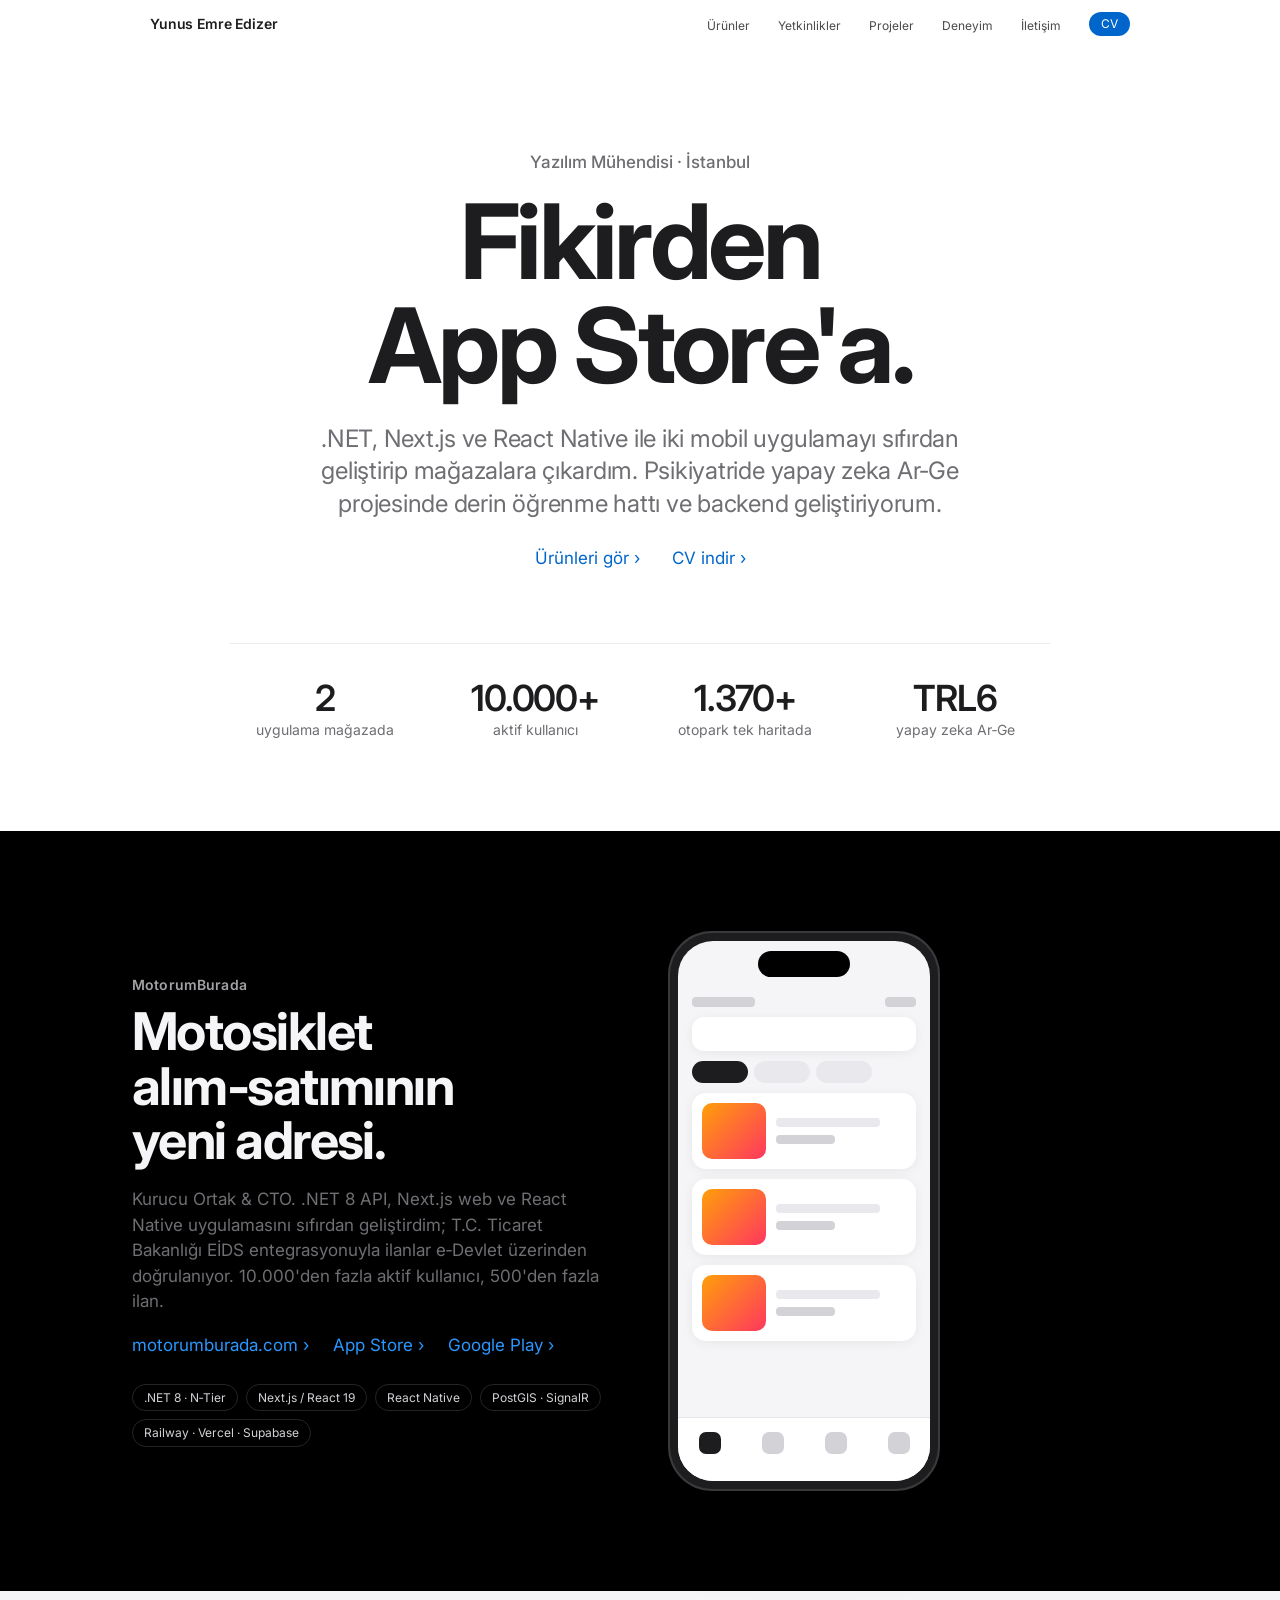
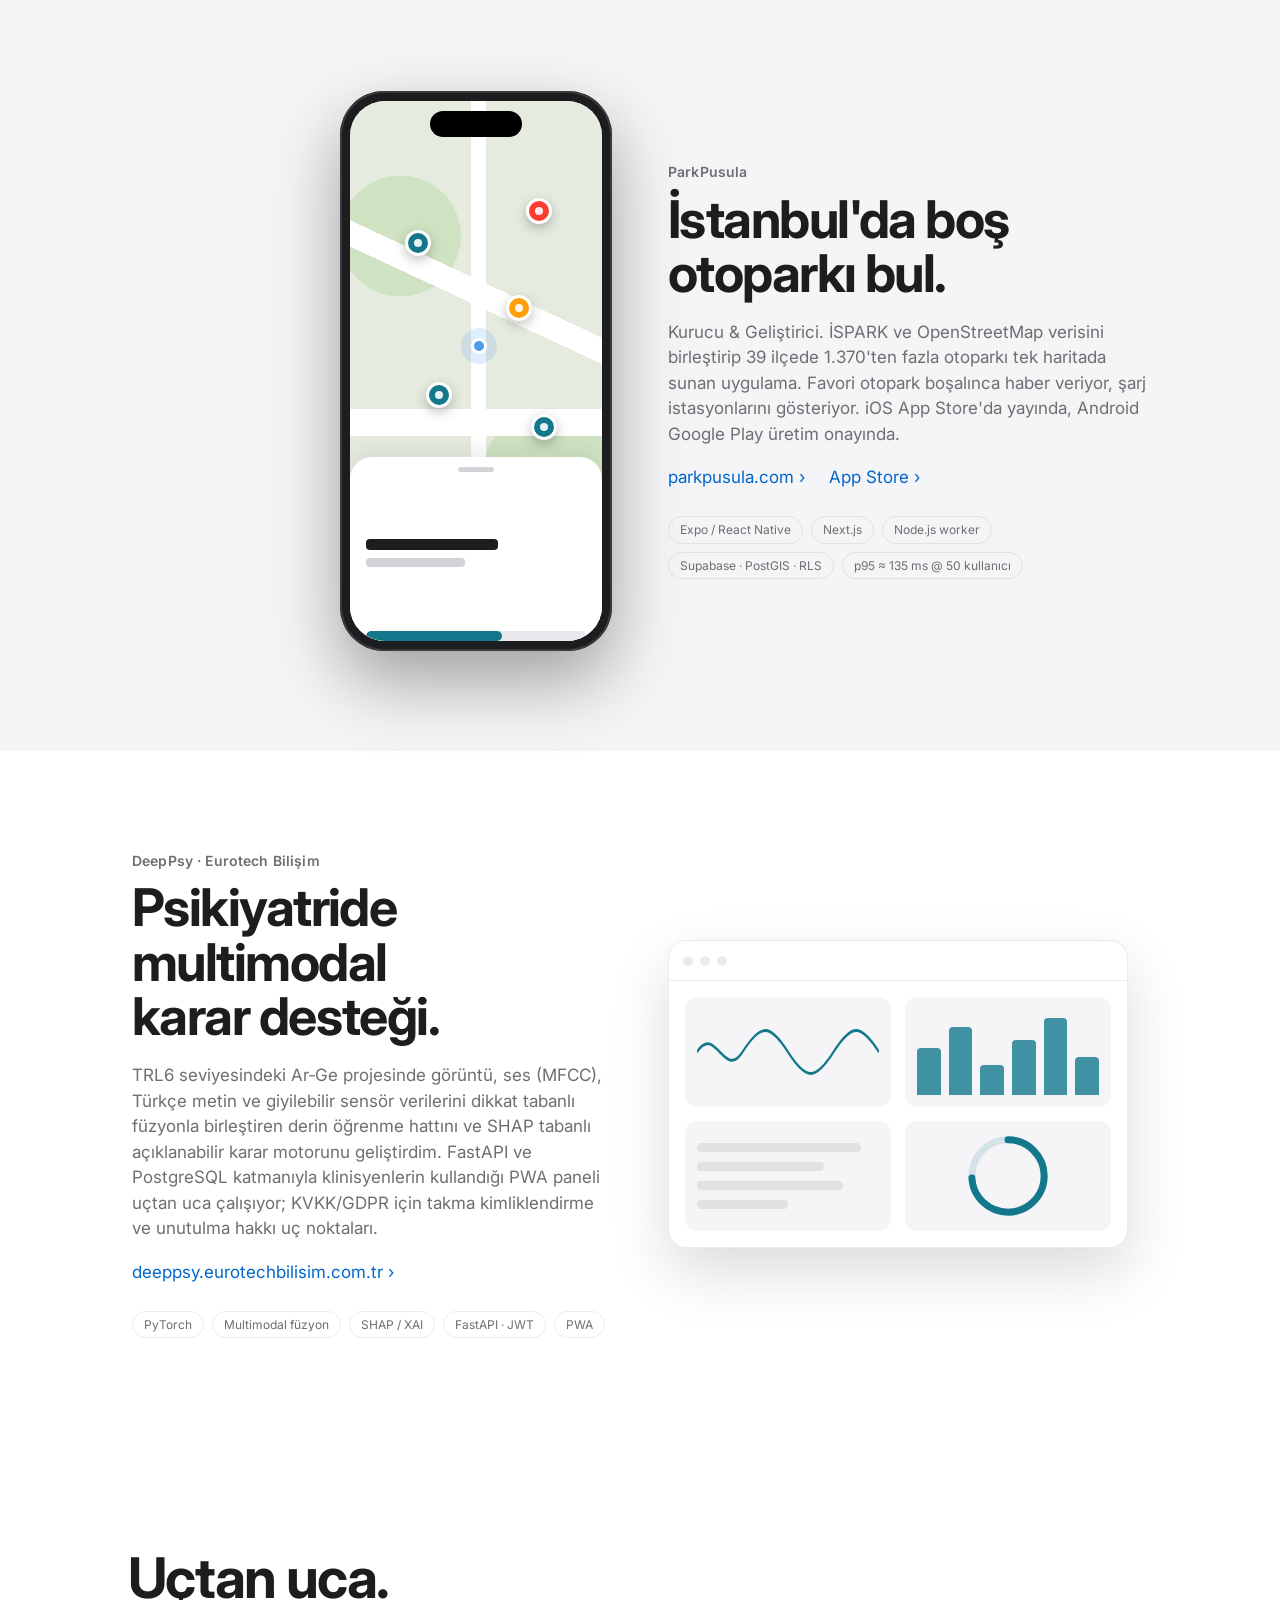
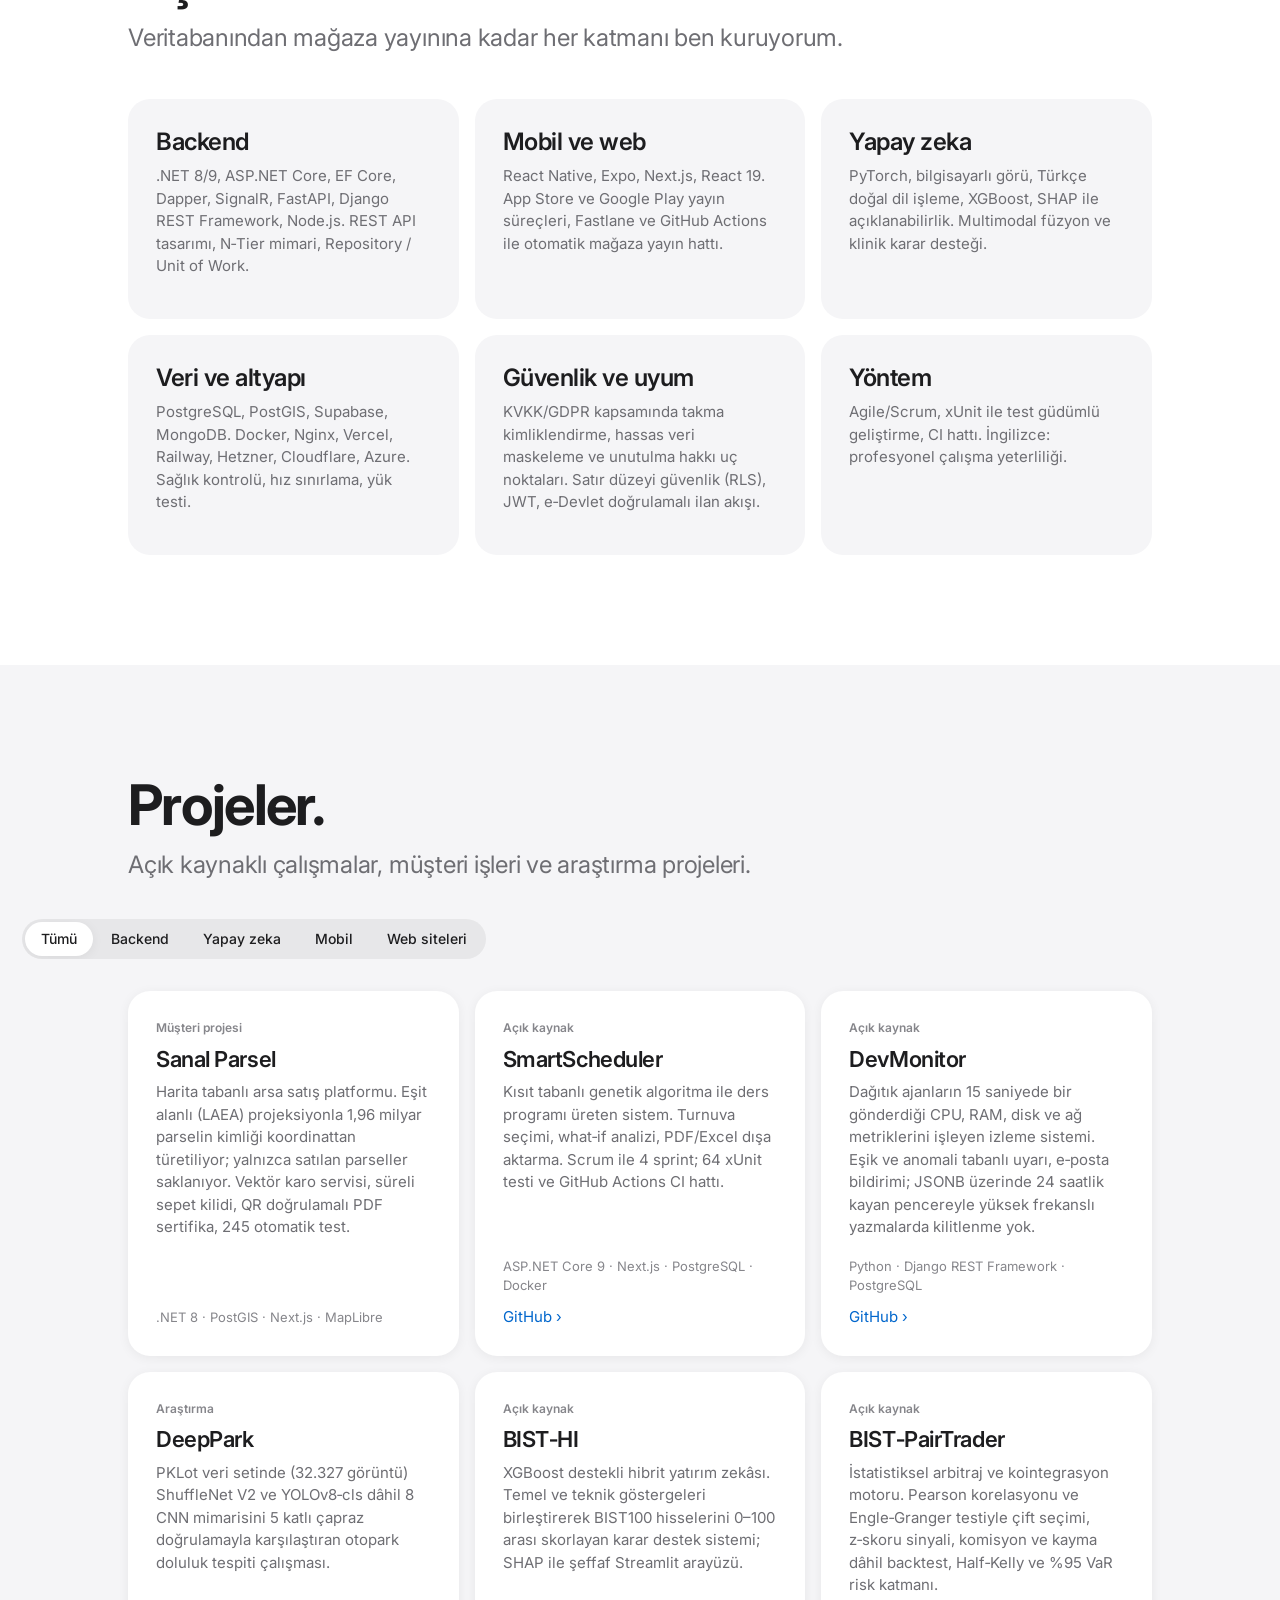
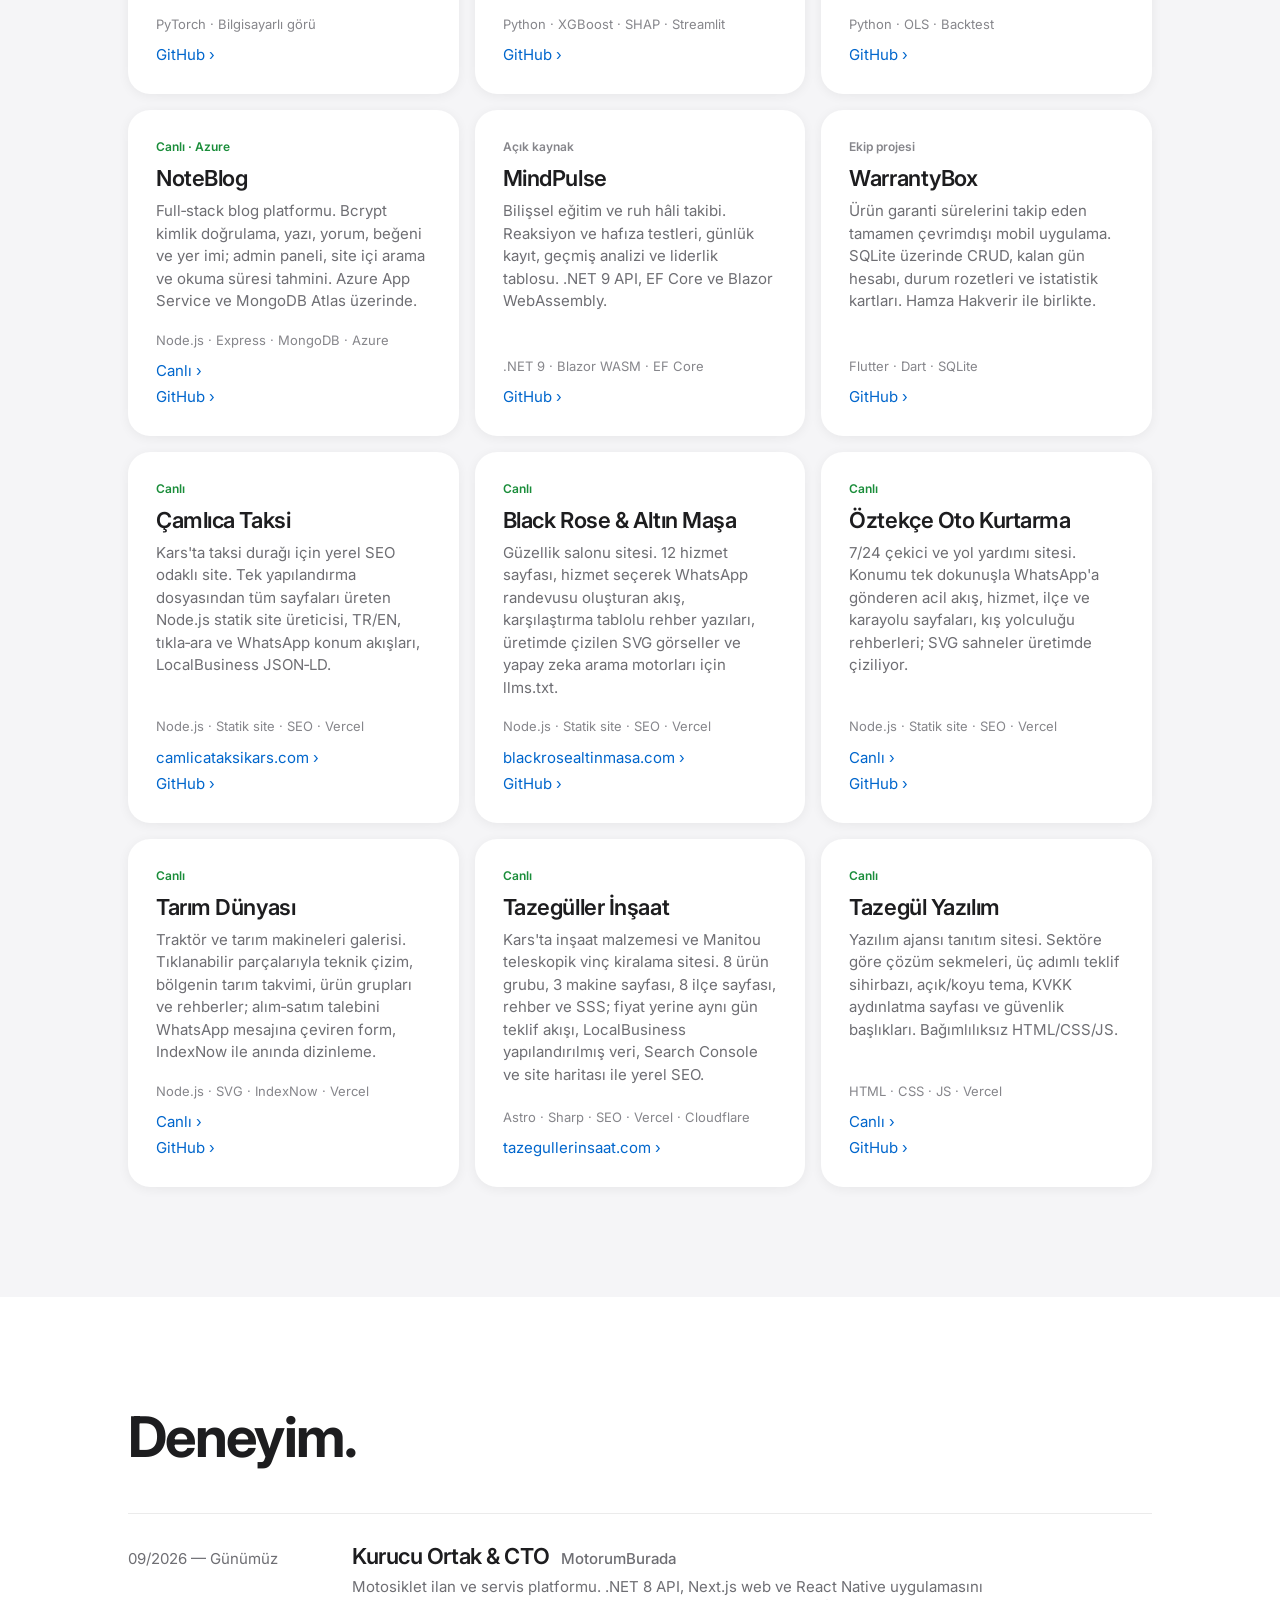
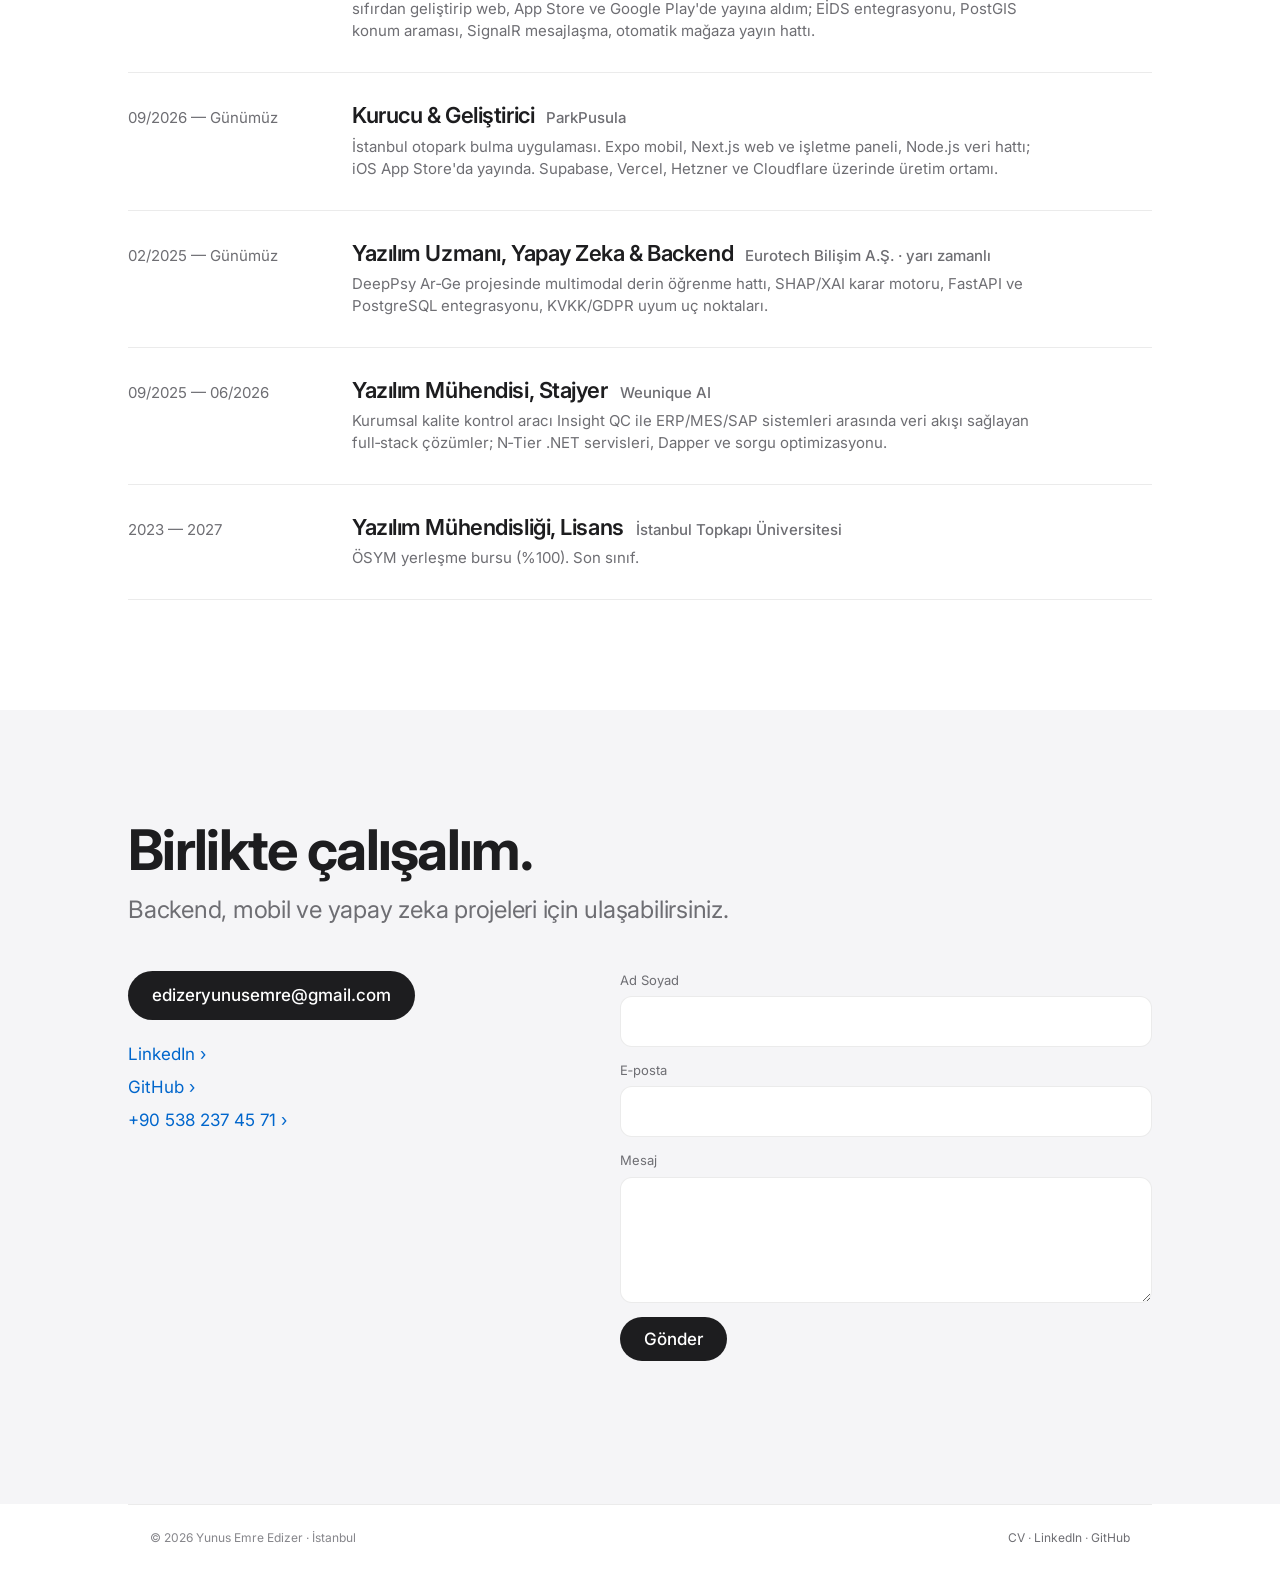
==== commit beb0702c: "Projeler: Aleyna İngilizce kartı yerine Tazegüller İnşaat Co-Authored-By: Claude Fable 5.1 <noreply@" ====
--- a/index.html
+++ b/index.html
@@ -338,10 +338,10 @@
 
     <article class="card reveal" data-cat="web" style="--d:.65s">
       <span class="badge badge-live">Canlı</span>
-      <h3>Aleyna Adıgüzel · İngilizce</h3>
-      <p>Özel ders tanıtım sitesi. Sade tek sayfa, WhatsApp ile iletişim akışı, yerel SEO ve yapılandırılmış veri; Core Web Vitals odaklı statik üretim.</p>
-      <p class="tech">Statik site · SEO · Vercel</p>
-      <a class="link-arrow" href="https://aleyna-adiguzel-ingilizce.vercel.app" target="_blank" rel="noopener">Canlı</a>
+      <h3>Tazegüller İnşaat</h3>
+      <p>Kars'ta inşaat malzemesi ve Manitou teleskopik vinç kiralama sitesi. 8 ürün grubu, 3 makine sayfası, 8 ilçe sayfası, rehber ve SSS; fiyat yerine aynı gün teklif akışı, LocalBusiness yapılandırılmış veri, Search Console ve site haritası ile yerel SEO.</p>
+      <p class="tech">Astro · Sharp · SEO · Vercel · Cloudflare</p>
+      <a class="link-arrow" href="https://www.tazegullerinsaat.com" target="_blank" rel="noopener">tazegullerinsaat.com</a>
     </article>
 
     <article class="card reveal" data-cat="web" style="--d:.7s">
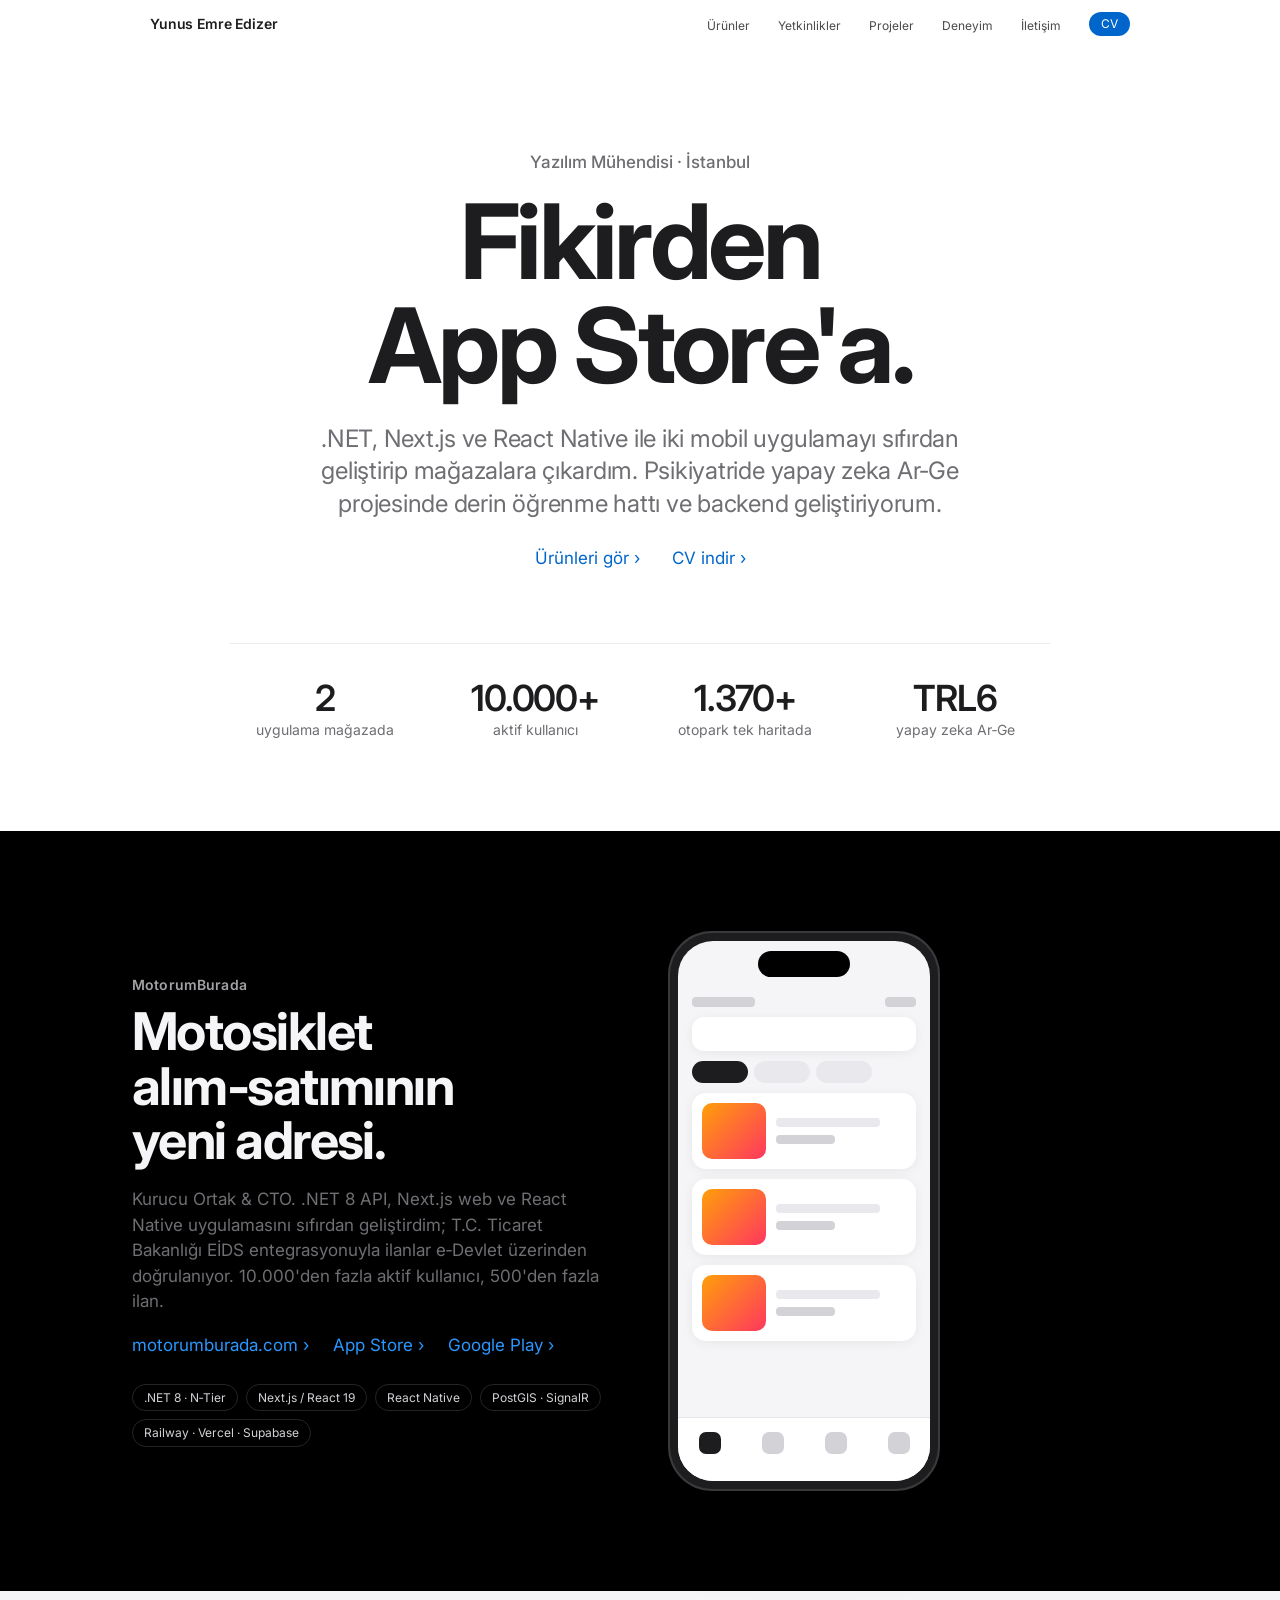
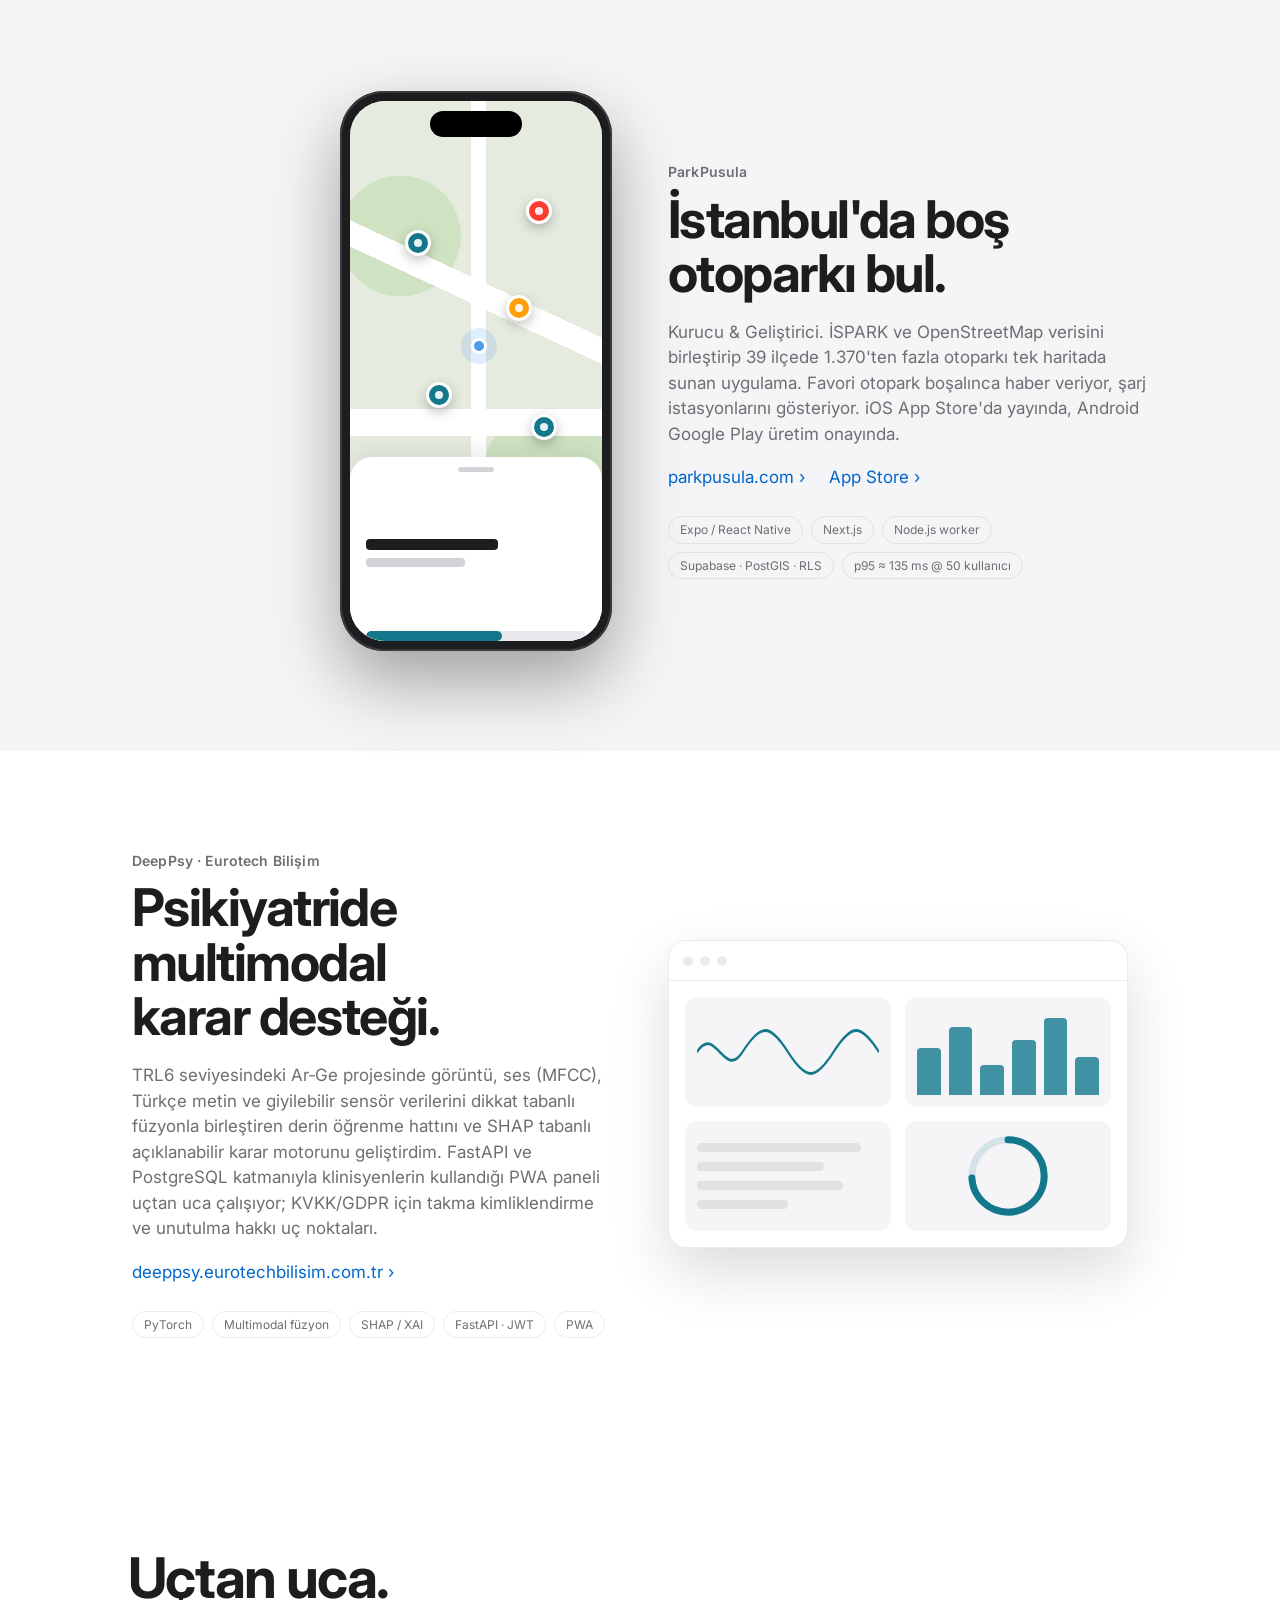
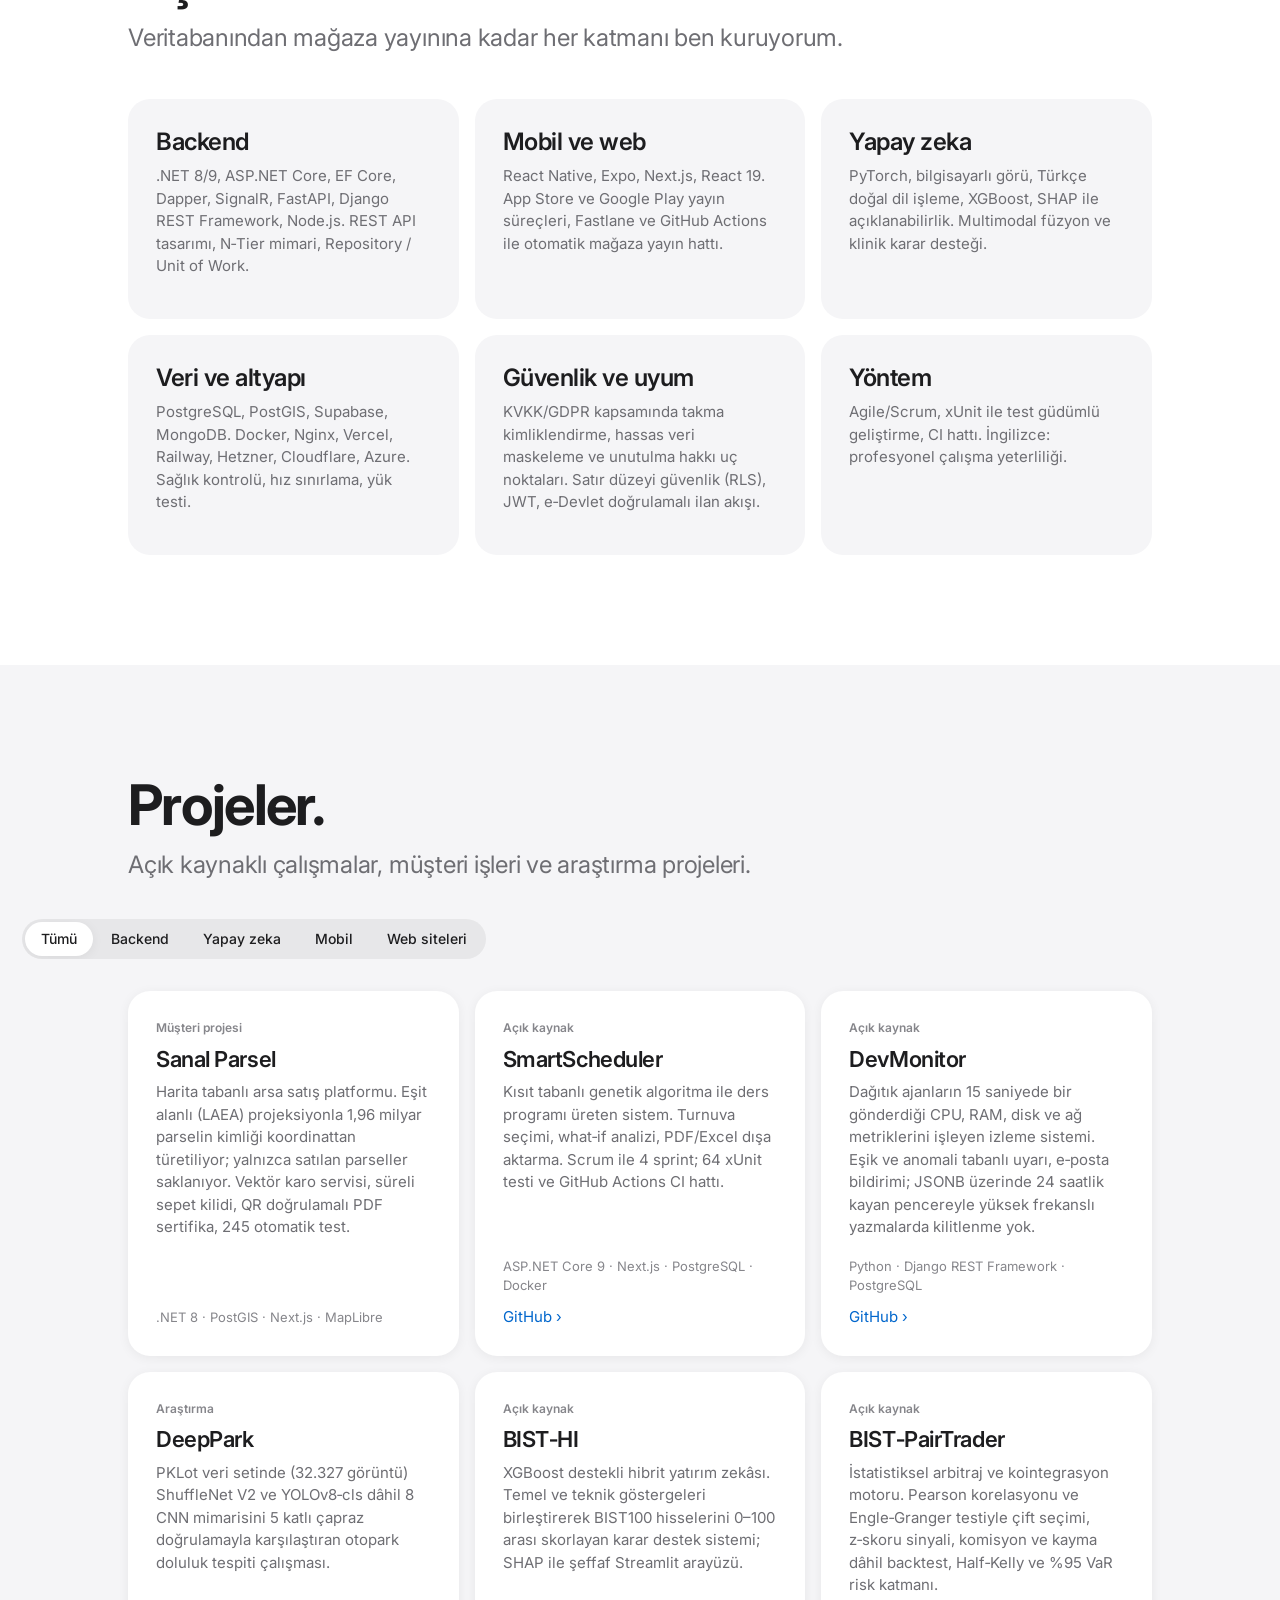
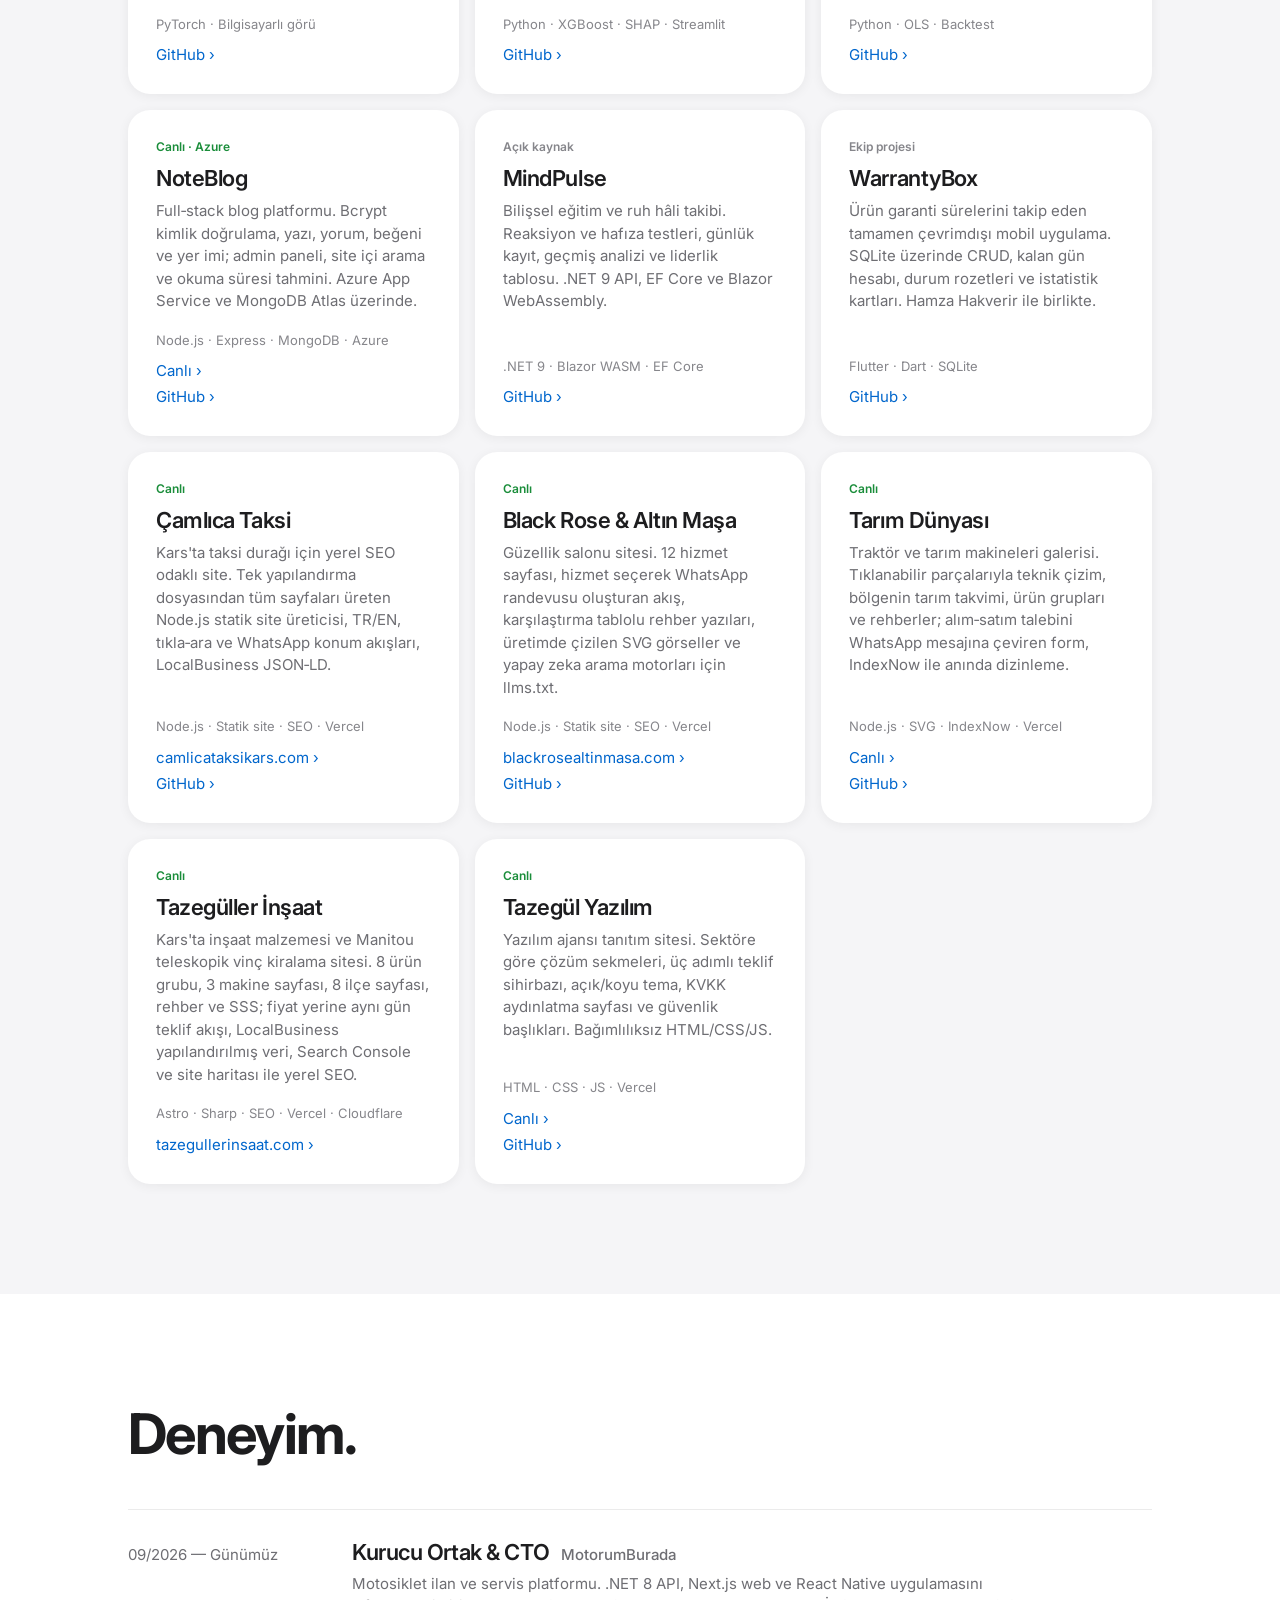
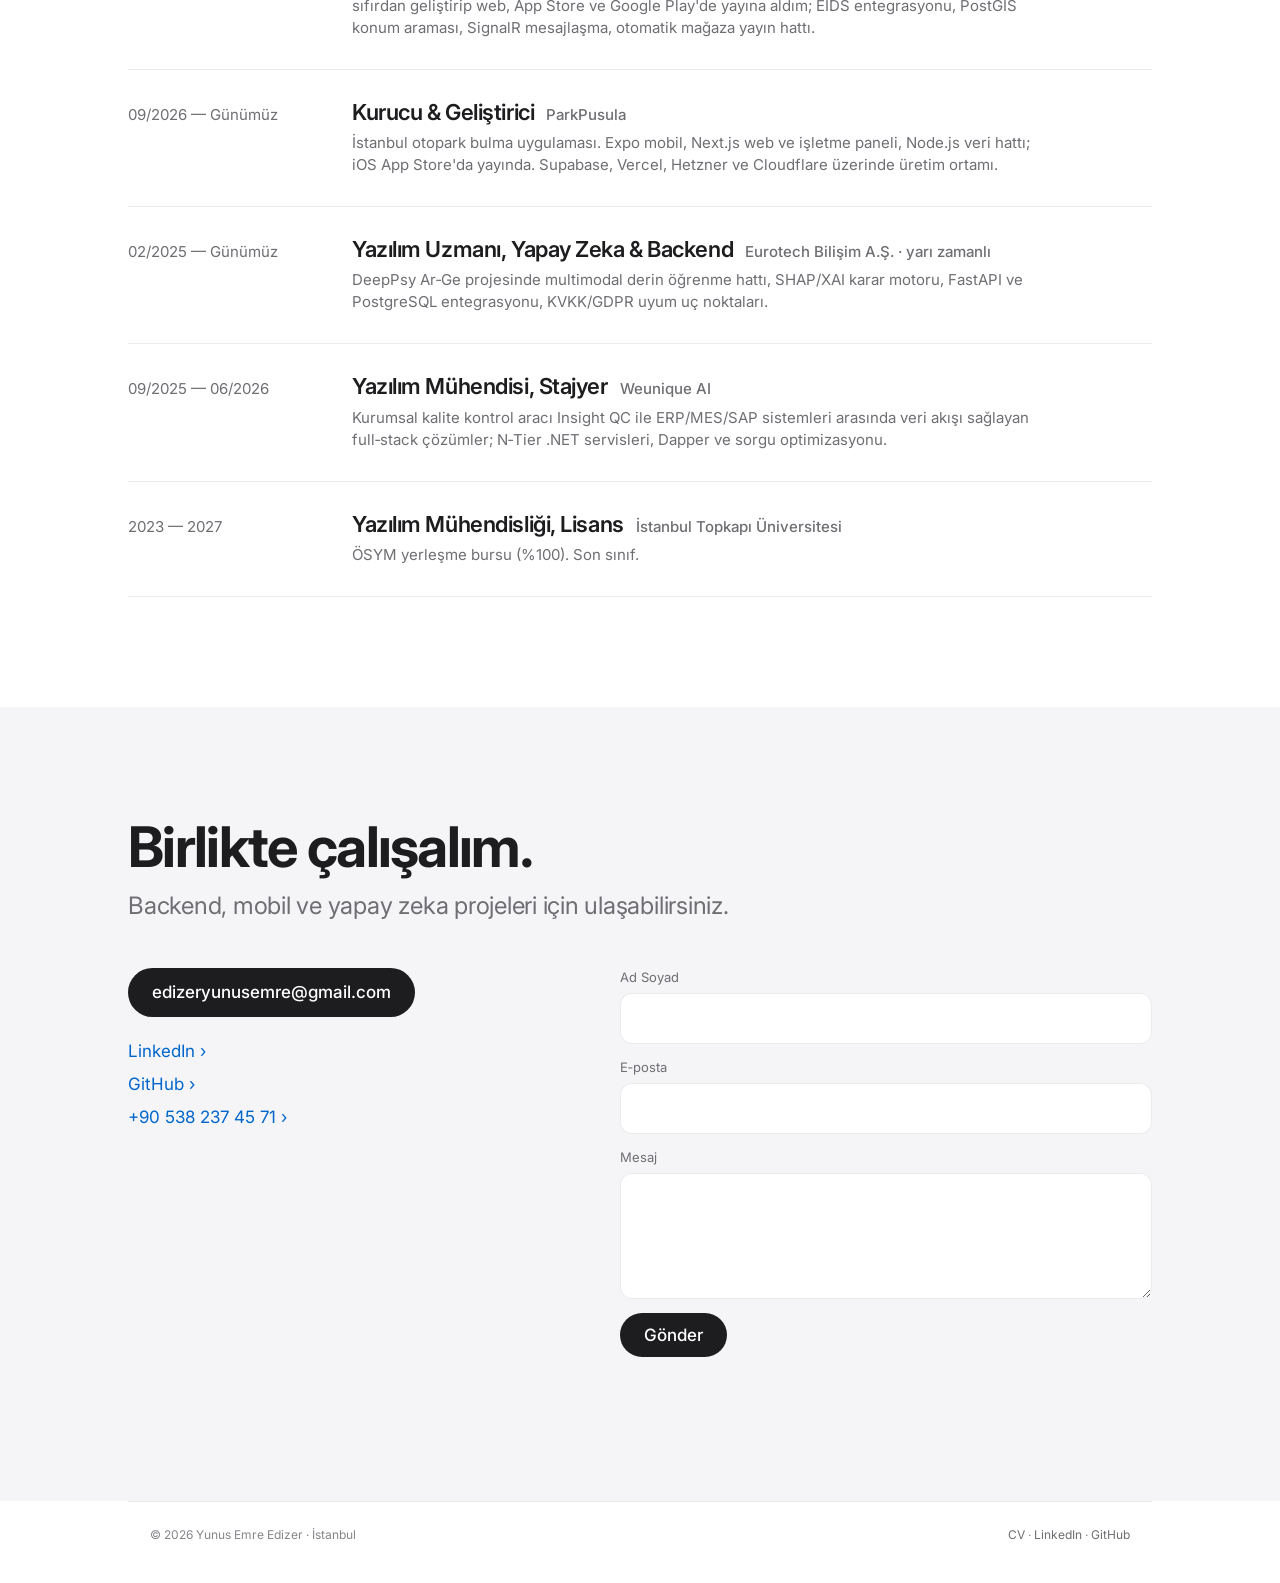
==== commit 0a8b22fa: "Öztekçe Oto Kurtarma kartını kaldır Co-Authored-By: Claude Opus 5.5 <noreply@anthropic.com>" ====
--- a/index.html
+++ b/index.html
@@ -318,15 +318,6 @@
       <a class="link-arrow" href="https://github.com/YunusEdizer/nisa-celik-guzellik" target="_blank" rel="noopener">GitHub</a>
     </article>
 
-    <article class="card reveal" data-cat="web" style="--d:.55s">
-      <span class="badge badge-live">Canlı</span>
-      <h3>Öztekçe Oto Kurtarma</h3>
-      <p>7/24 çekici ve yol yardımı sitesi. Konumu tek dokunuşla WhatsApp'a gönderen acil akış, hizmet, ilçe ve karayolu sayfaları, kış yolculuğu rehberleri; SVG sahneler üretimde çiziliyor.</p>
-      <p class="tech">Node.js · Statik site · SEO · Vercel</p>
-      <a class="link-arrow" href="https://kars-oztekce-cekici.vercel.app" target="_blank" rel="noopener">Canlı</a>
-      <a class="link-arrow" href="https://github.com/YunusEdizer/kars-oztekce-cekici" target="_blank" rel="noopener">GitHub</a>
-    </article>
-
     <article class="card reveal" data-cat="web" style="--d:.6s">
       <span class="badge badge-live">Canlı</span>
       <h3>Tarım Dünyası</h3>
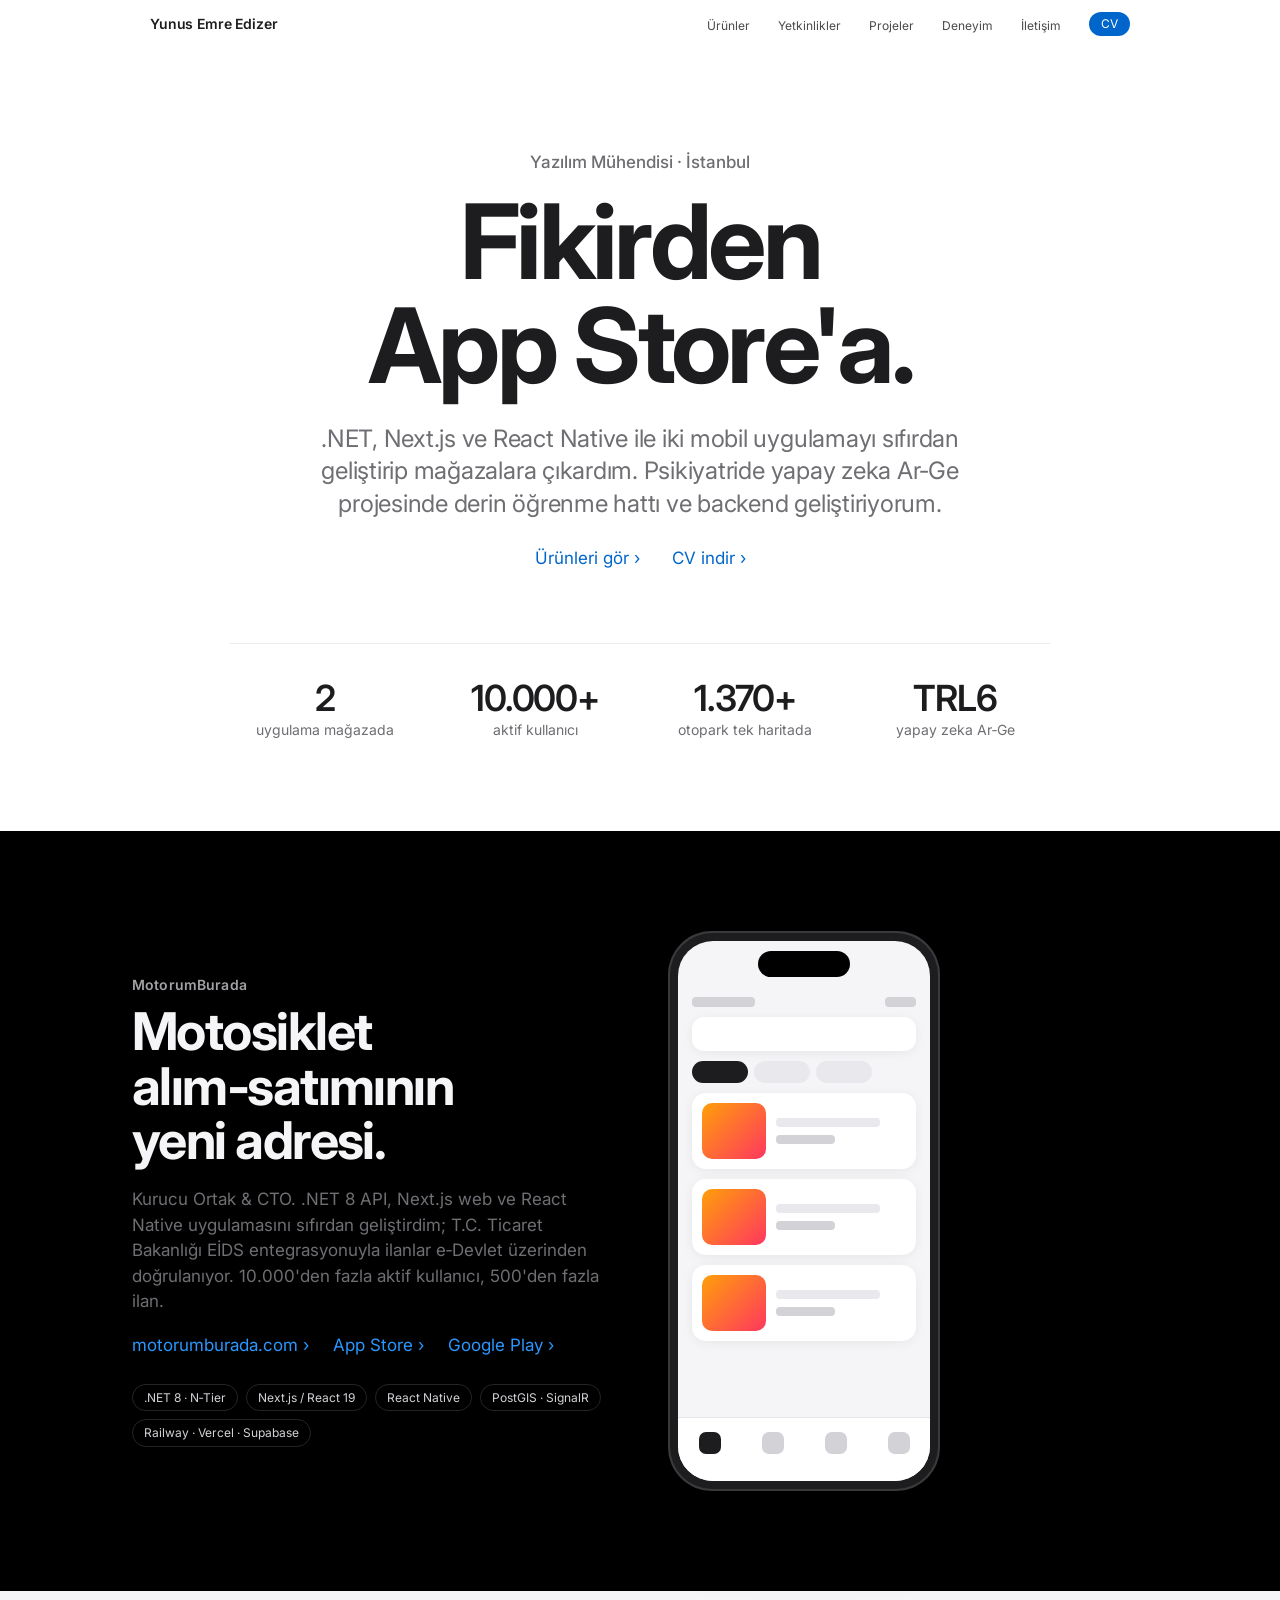
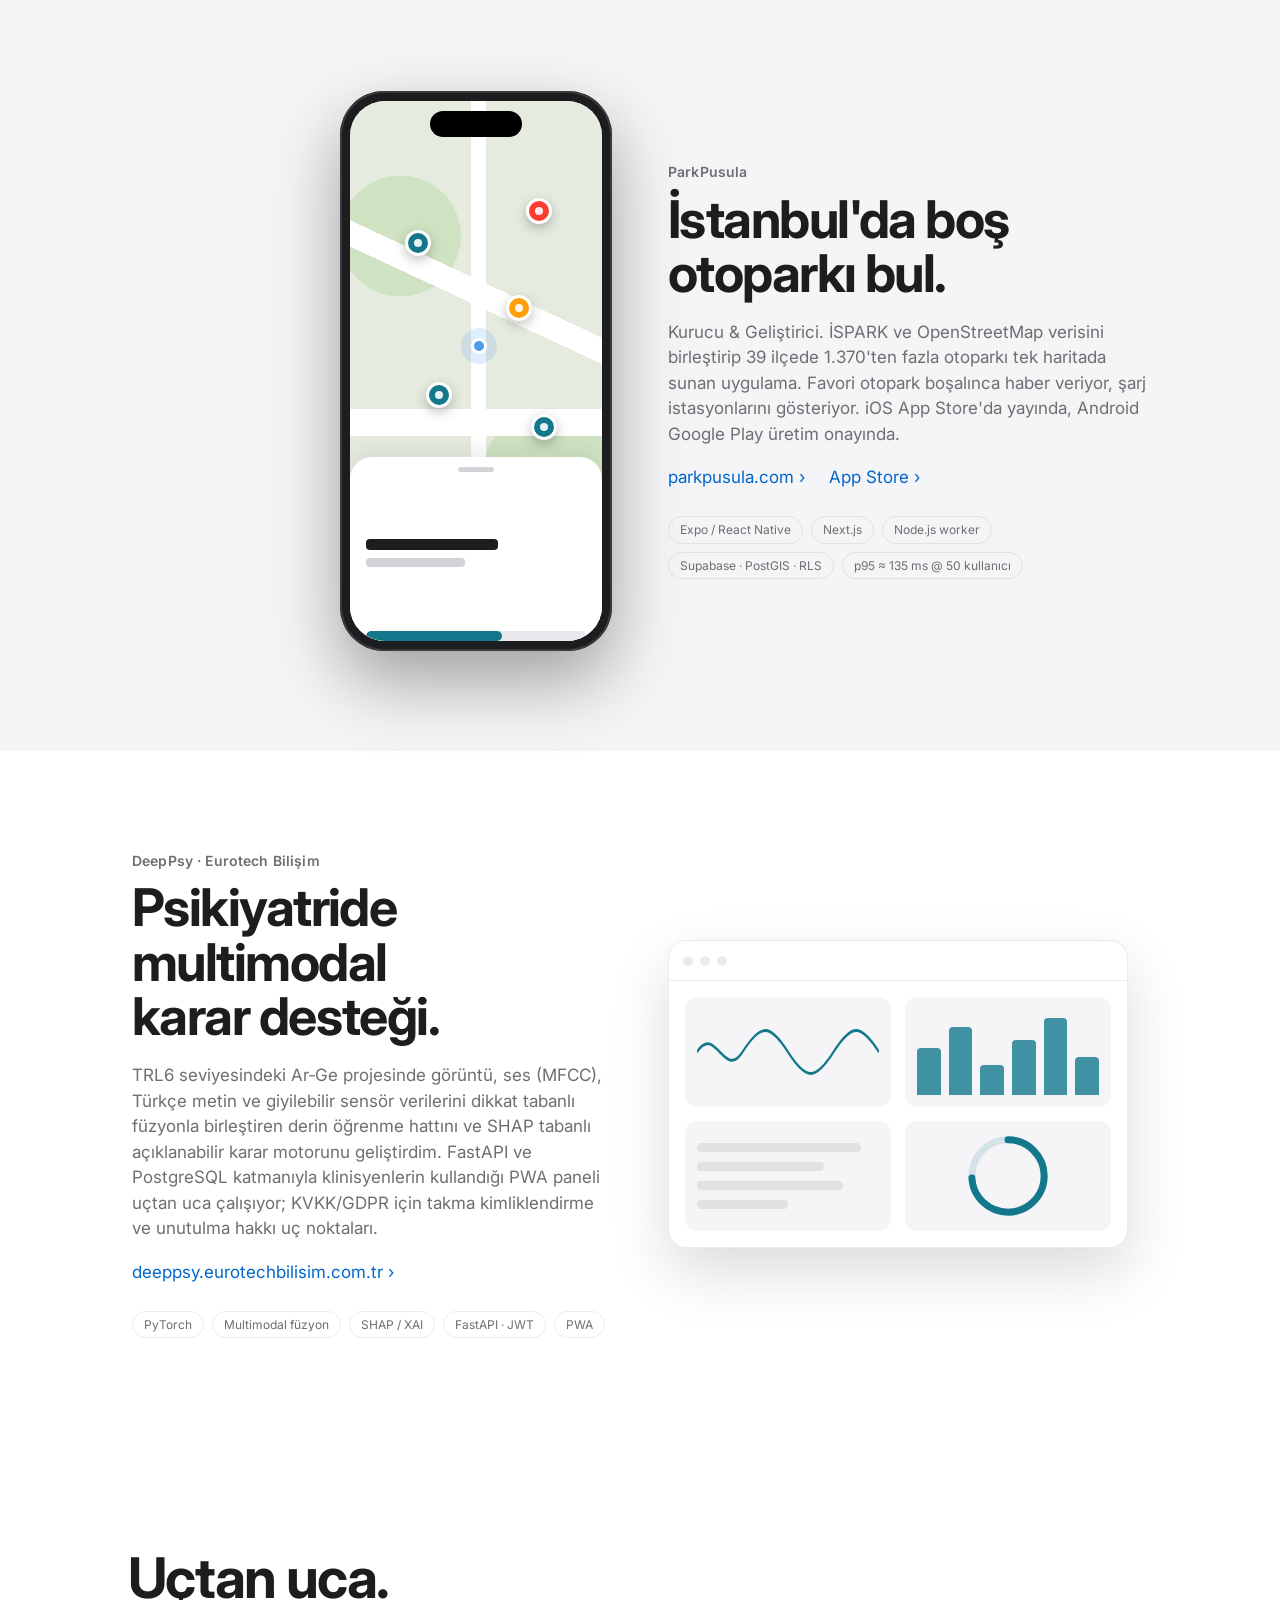
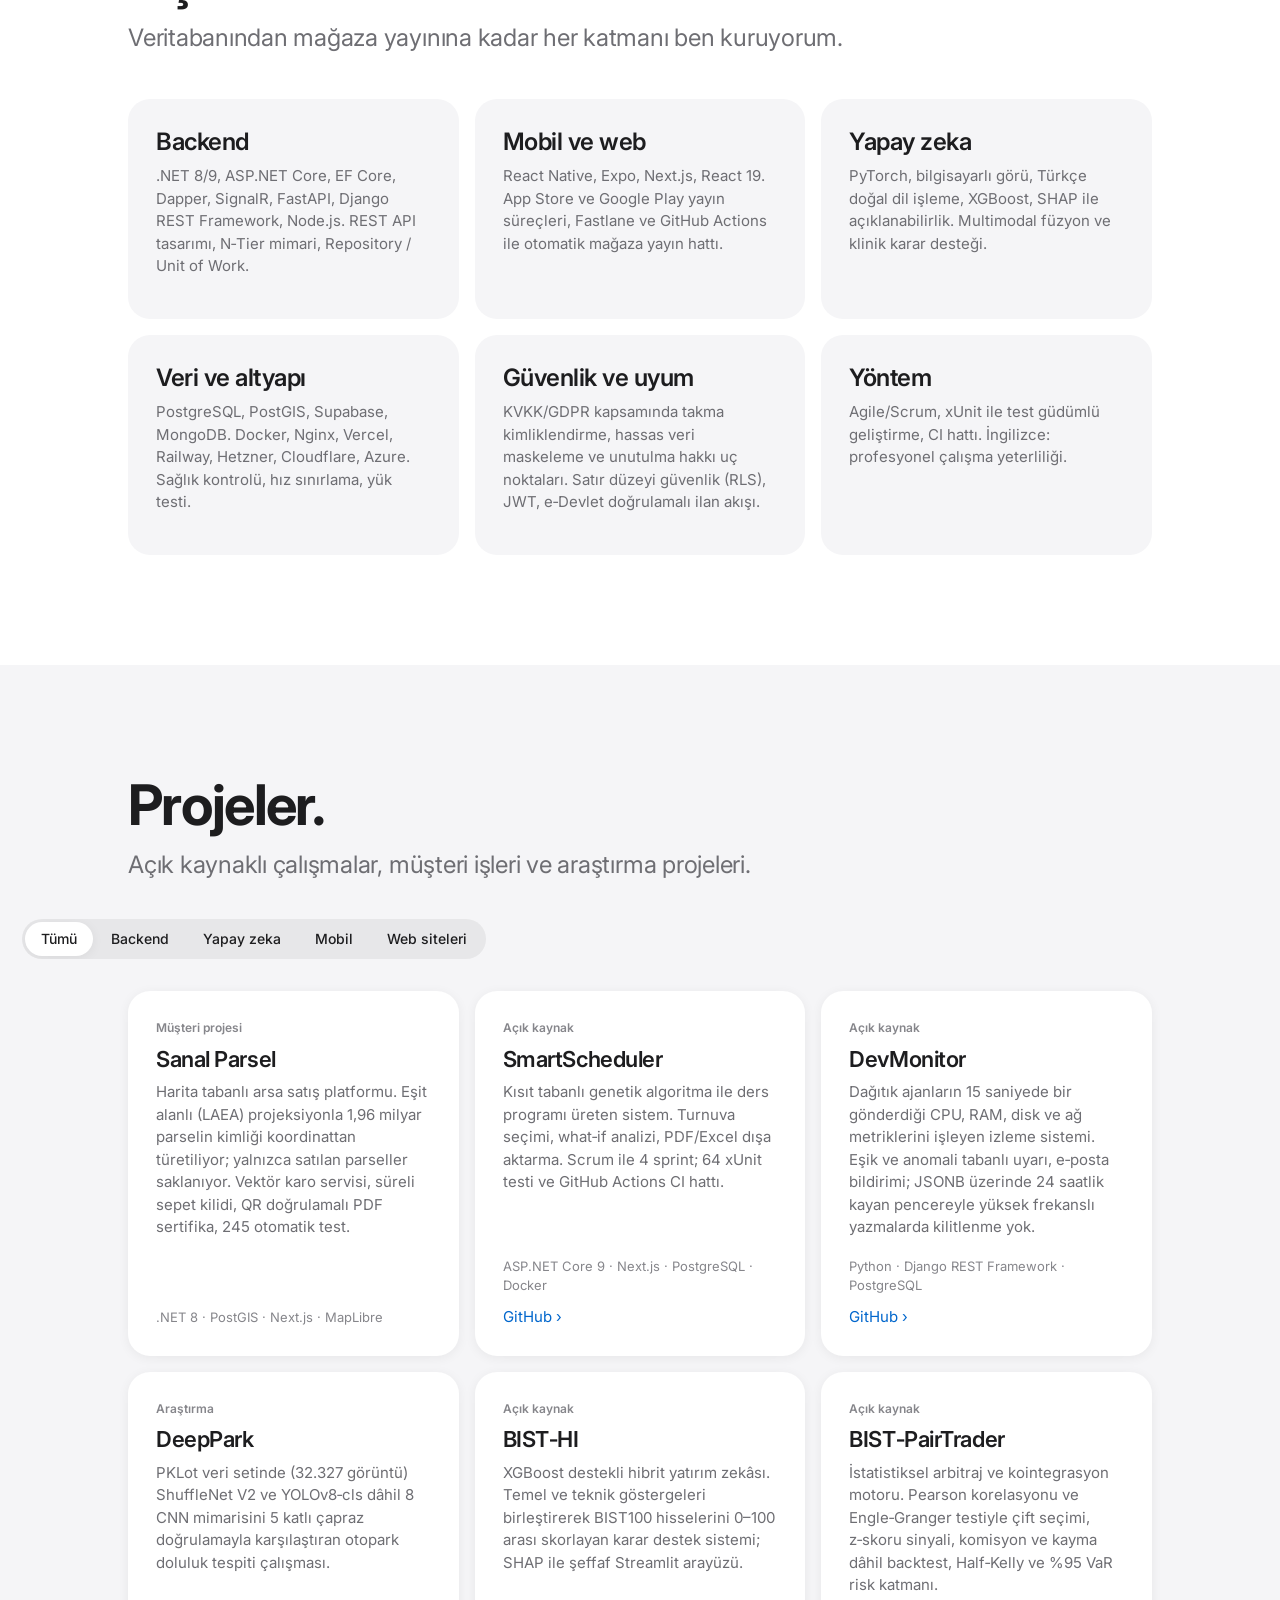
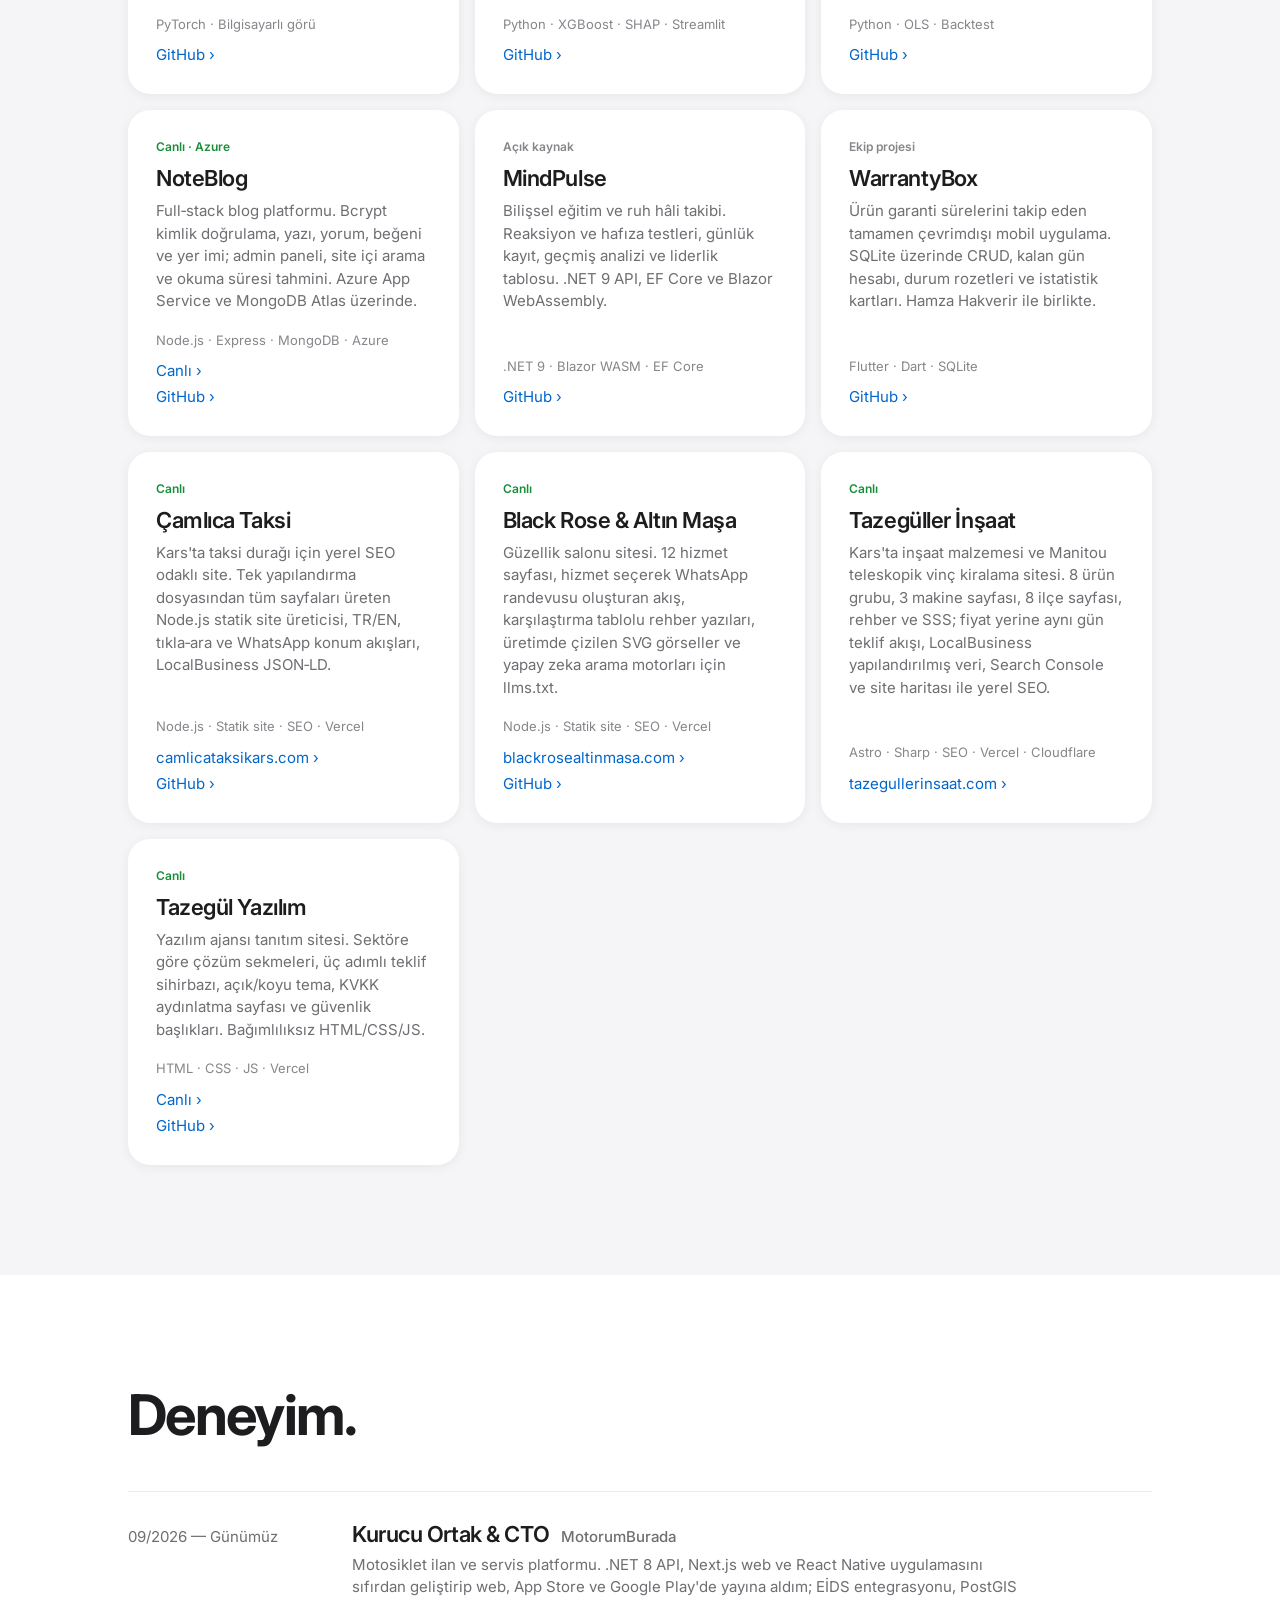
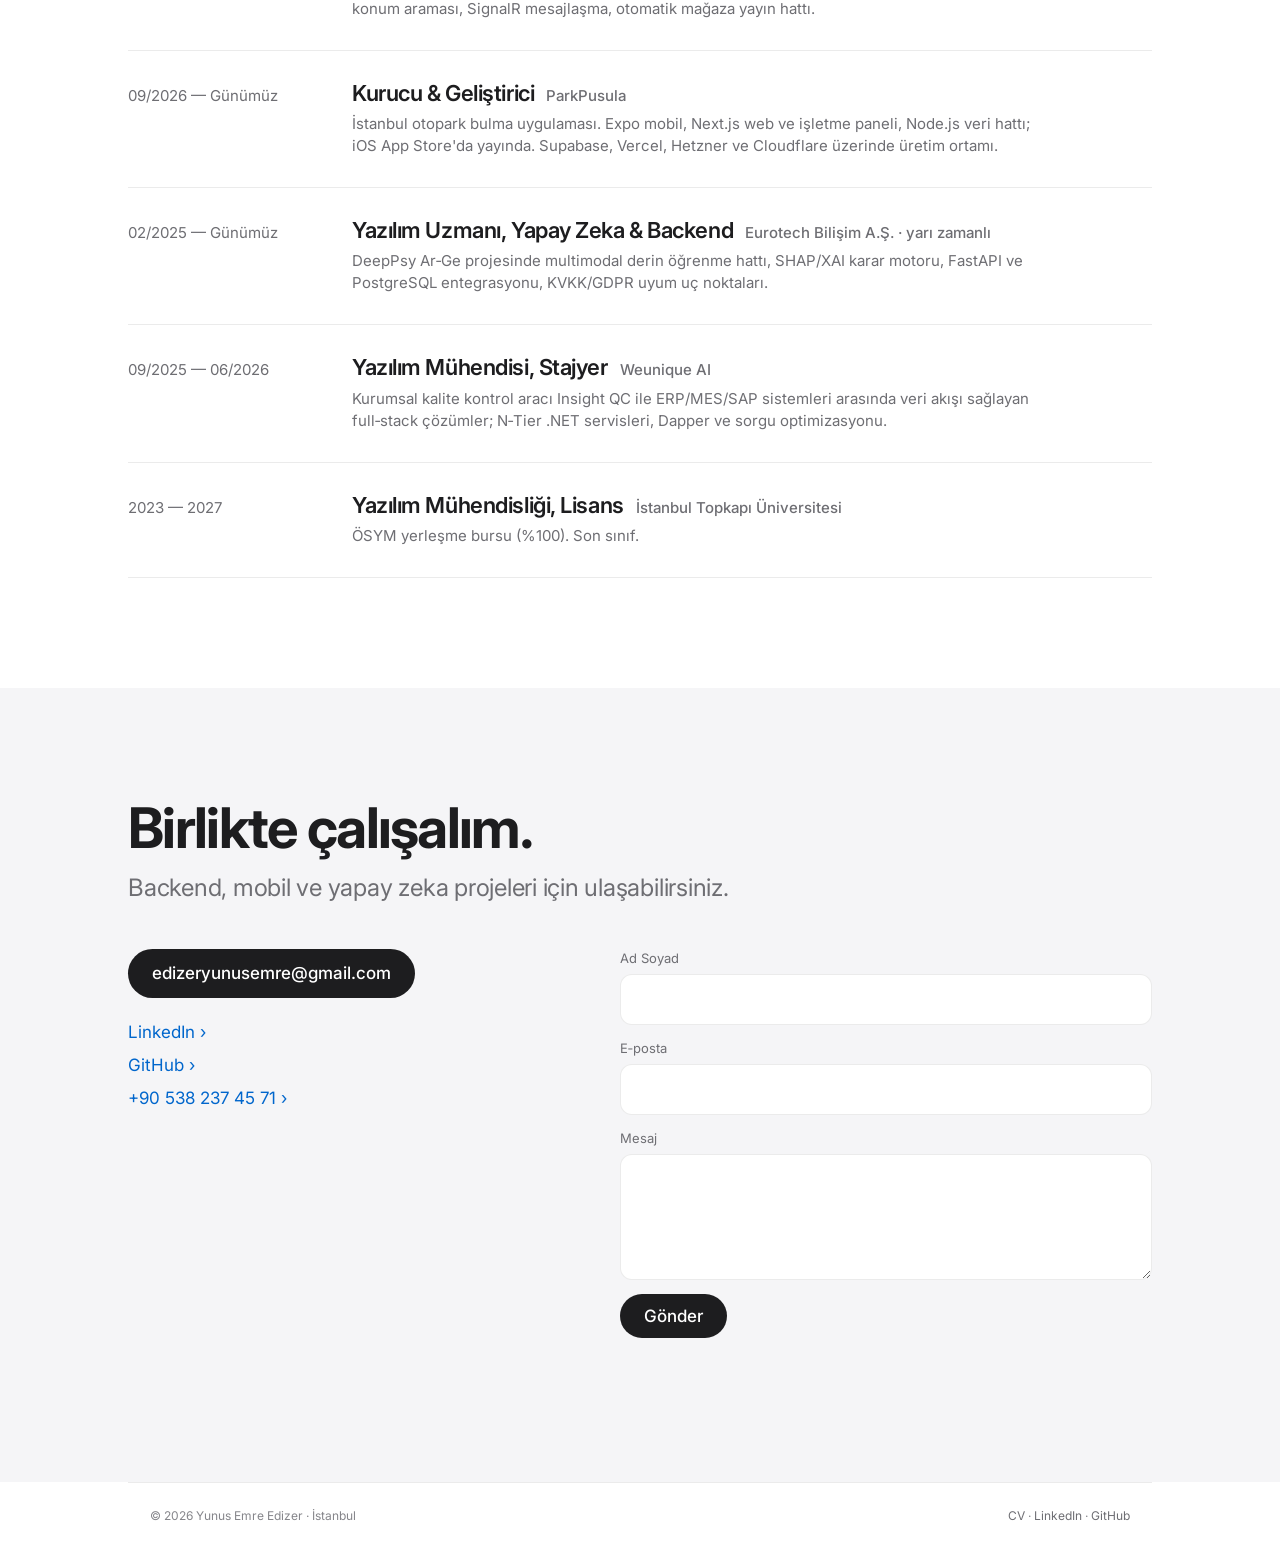
==== commit c23955a6: "Tarım Dünyası kartını kaldır Co-Authored-By: Claude Opus 5.5 <noreply@anthropic.com>" ====
--- a/index.html
+++ b/index.html
@@ -318,15 +318,6 @@
       <a class="link-arrow" href="https://github.com/YunusEdizer/nisa-celik-guzellik" target="_blank" rel="noopener">GitHub</a>
     </article>
 
-    <article class="card reveal" data-cat="web" style="--d:.6s">
-      <span class="badge badge-live">Canlı</span>
-      <h3>Tarım Dünyası</h3>
-      <p>Traktör ve tarım makineleri galerisi. Tıklanabilir parçalarıyla teknik çizim, bölgenin tarım takvimi, ürün grupları ve rehberler; alım‑satım talebini WhatsApp mesajına çeviren form, IndexNow ile anında dizinleme.</p>
-      <p class="tech">Node.js · SVG · IndexNow · Vercel</p>
-      <a class="link-arrow" href="https://tarim-dunyasi-kars.vercel.app" target="_blank" rel="noopener">Canlı</a>
-      <a class="link-arrow" href="https://github.com/YunusEdizer/tarim-dunyasi-kars" target="_blank" rel="noopener">GitHub</a>
-    </article>
-
     <article class="card reveal" data-cat="web" style="--d:.65s">
       <span class="badge badge-live">Canlı</span>
       <h3>Tazegüller İnşaat</h3>
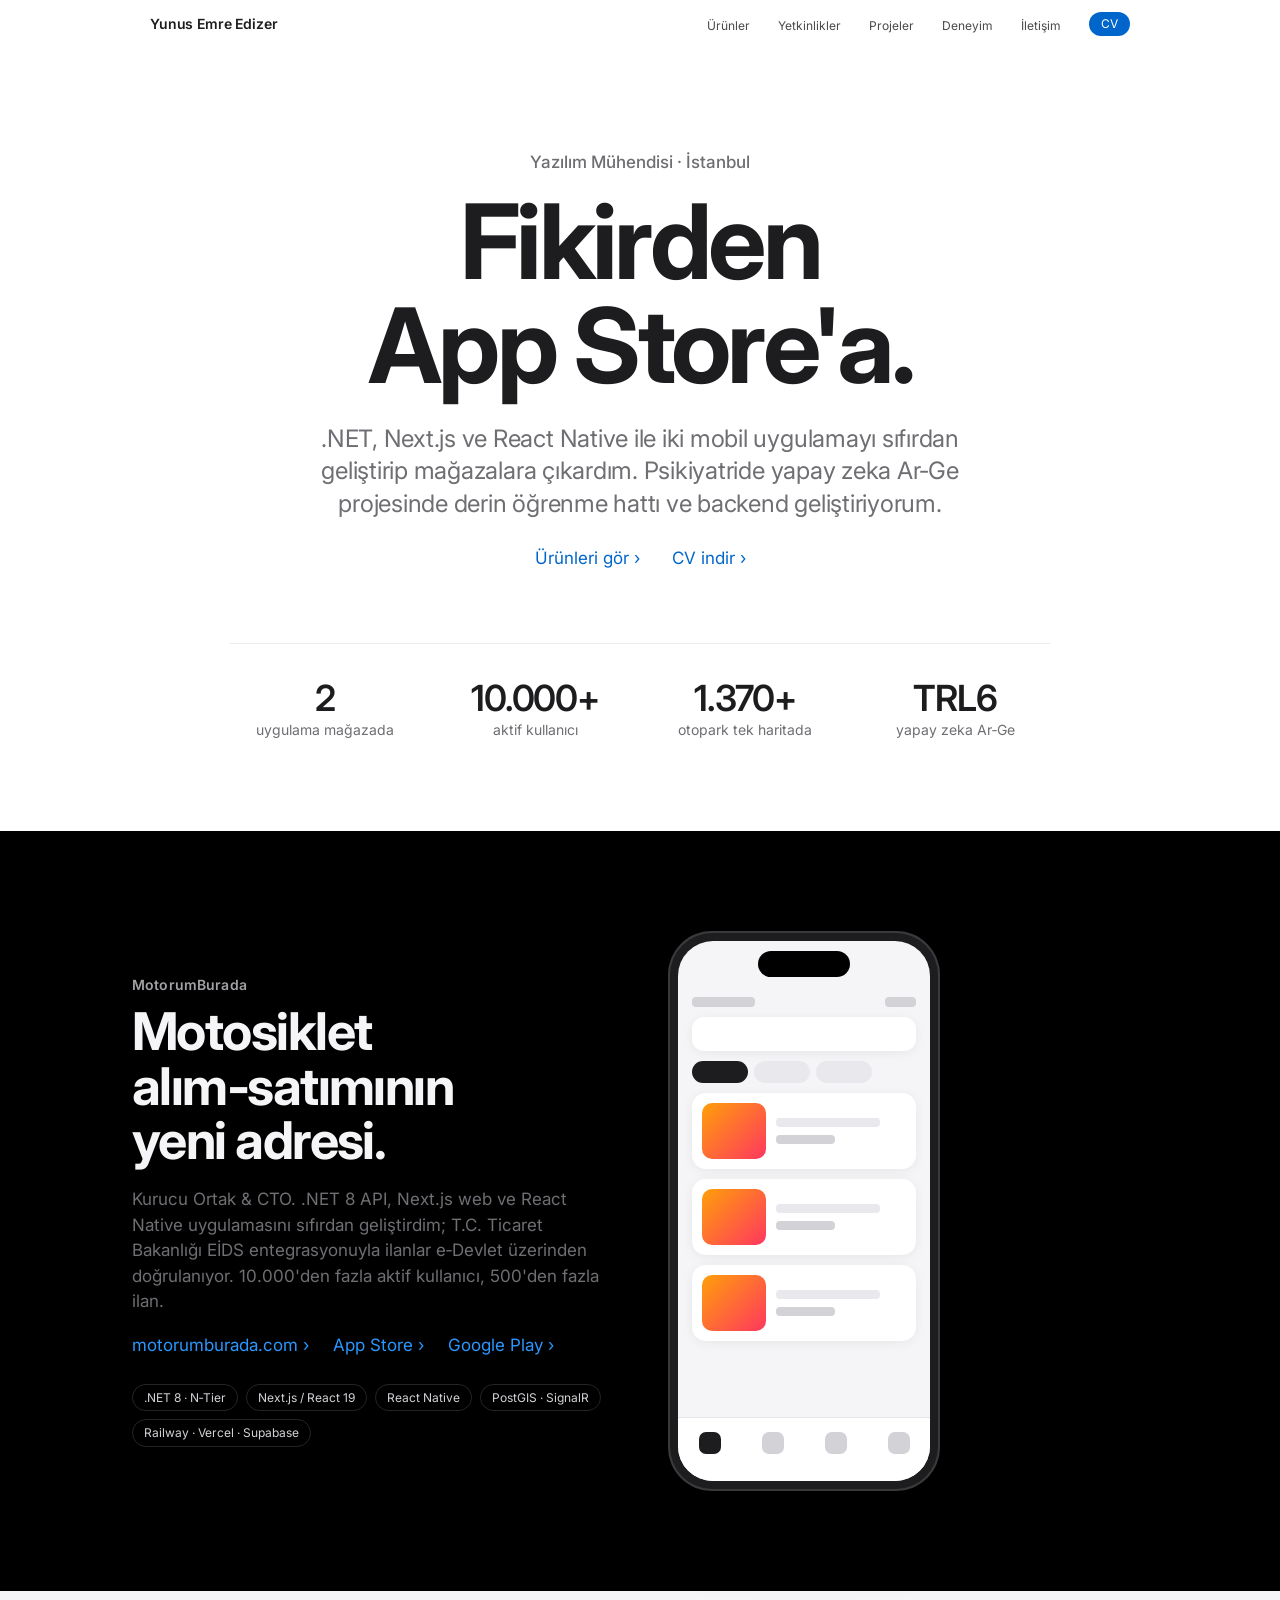
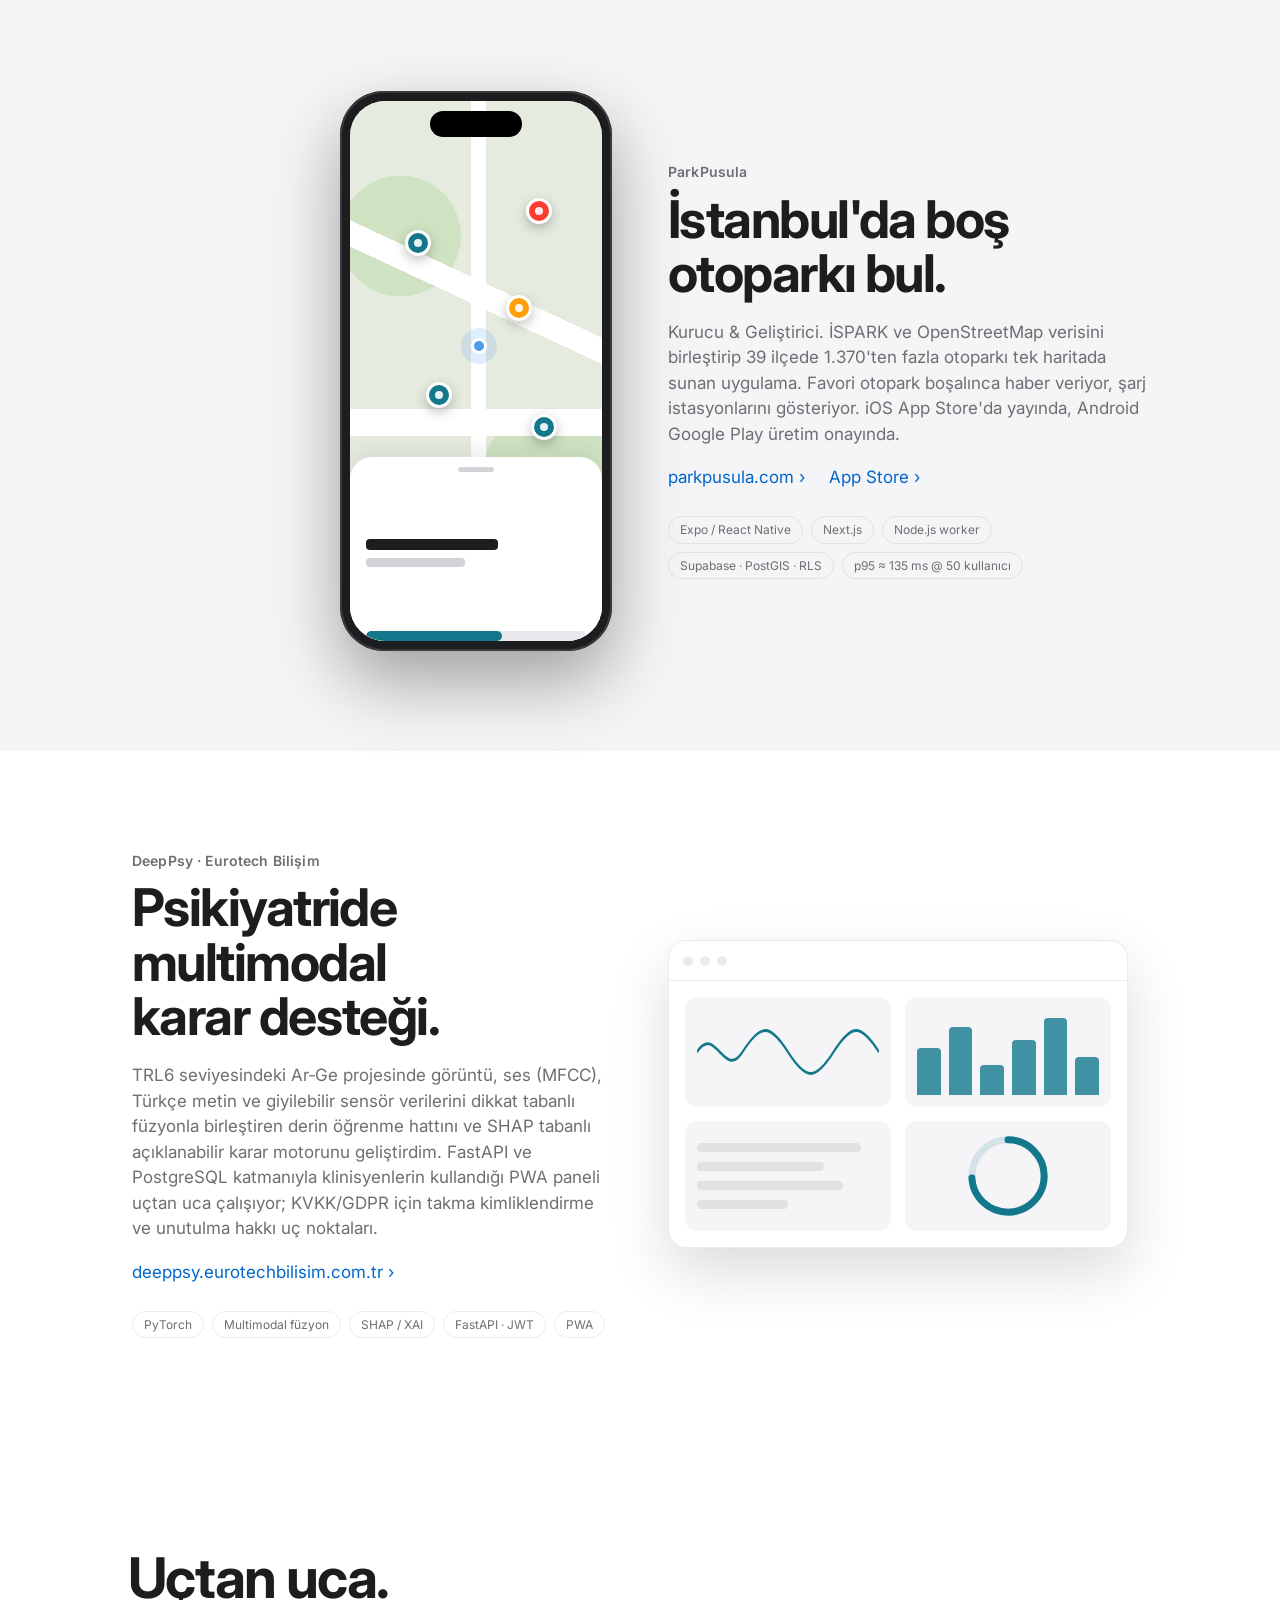
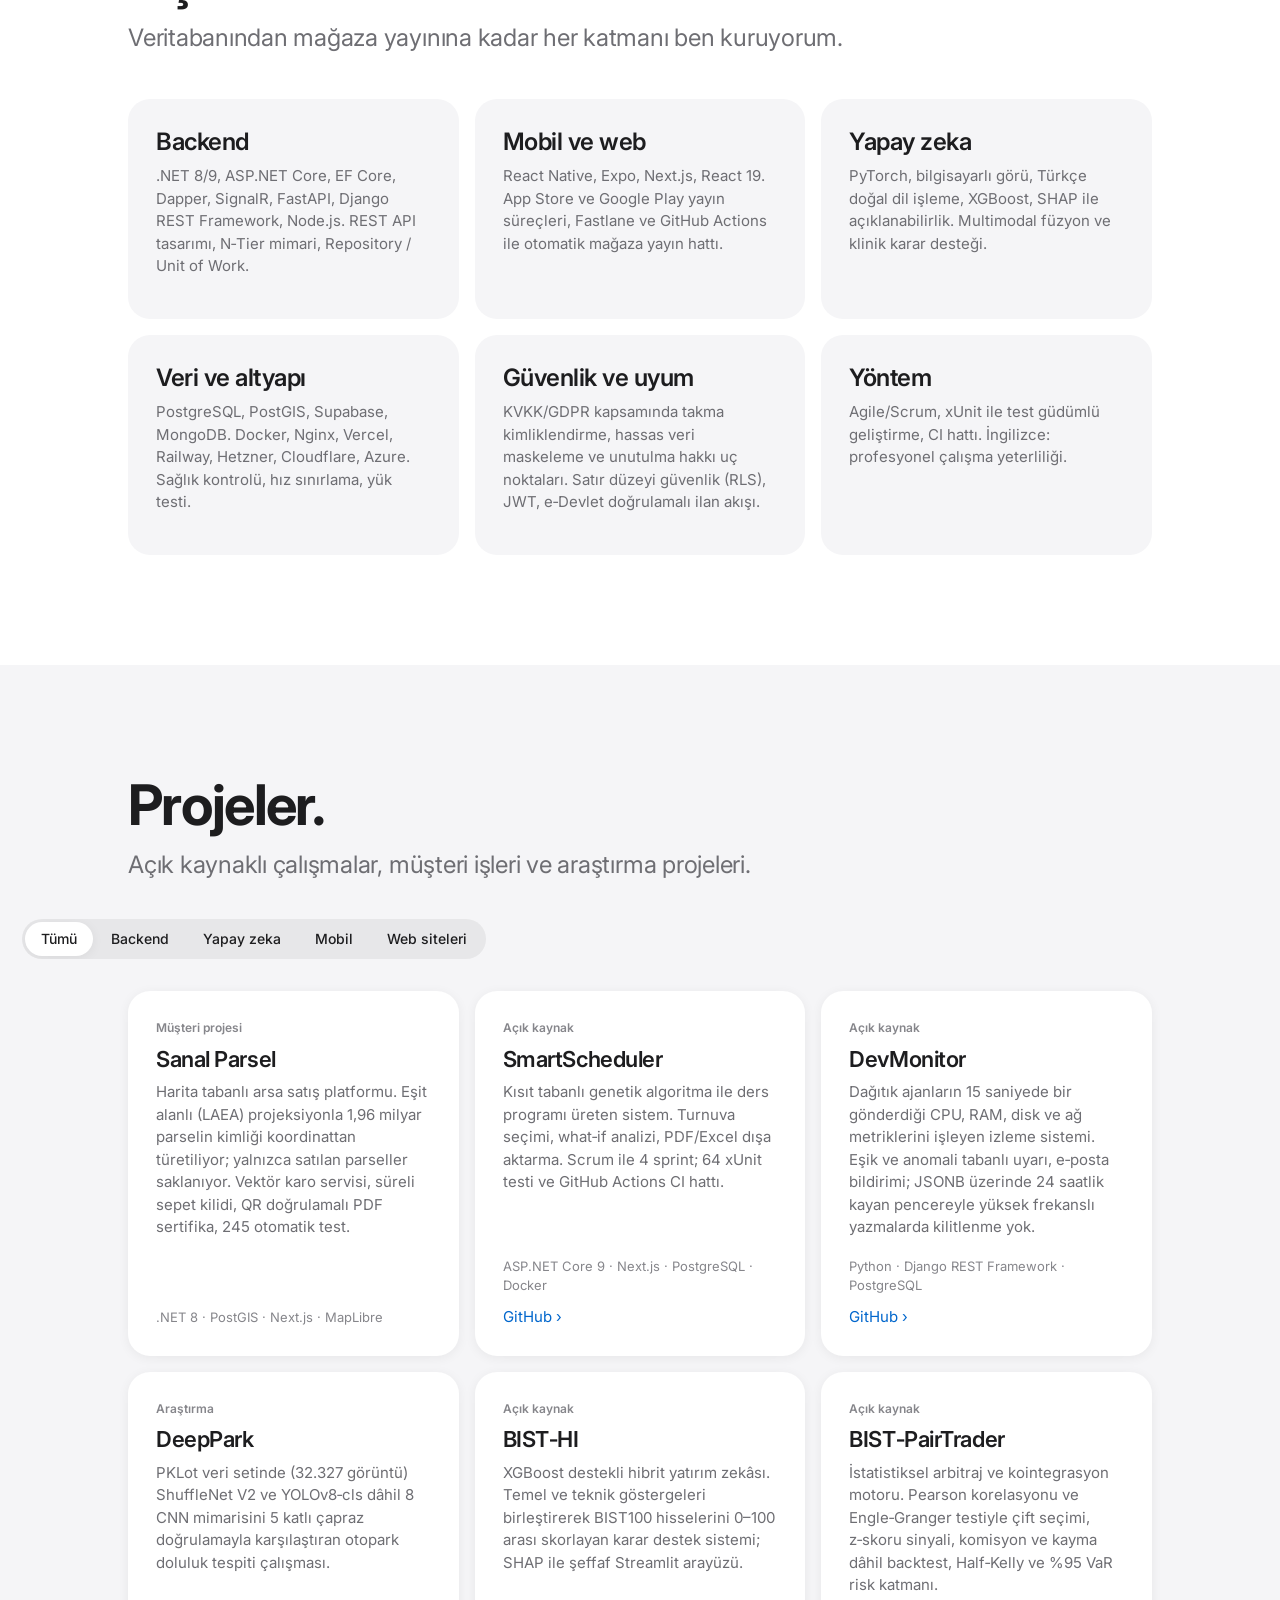
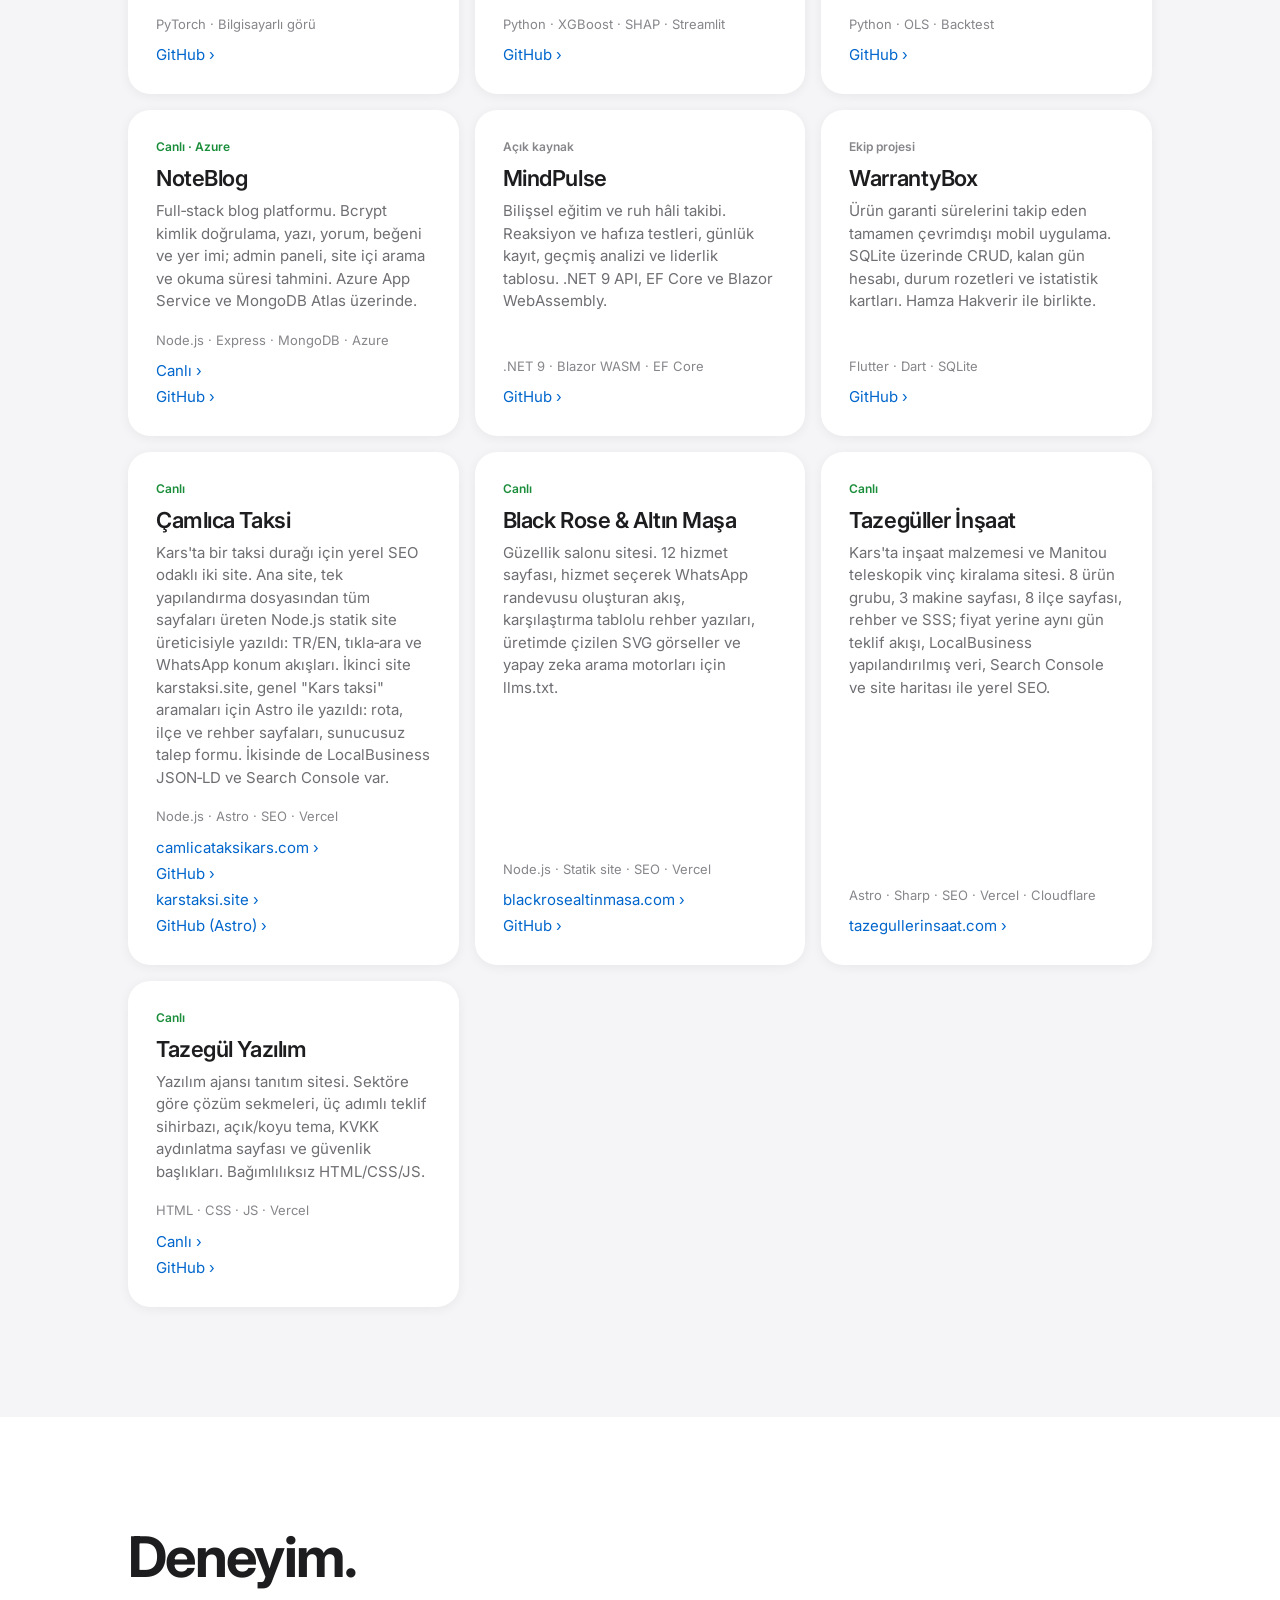
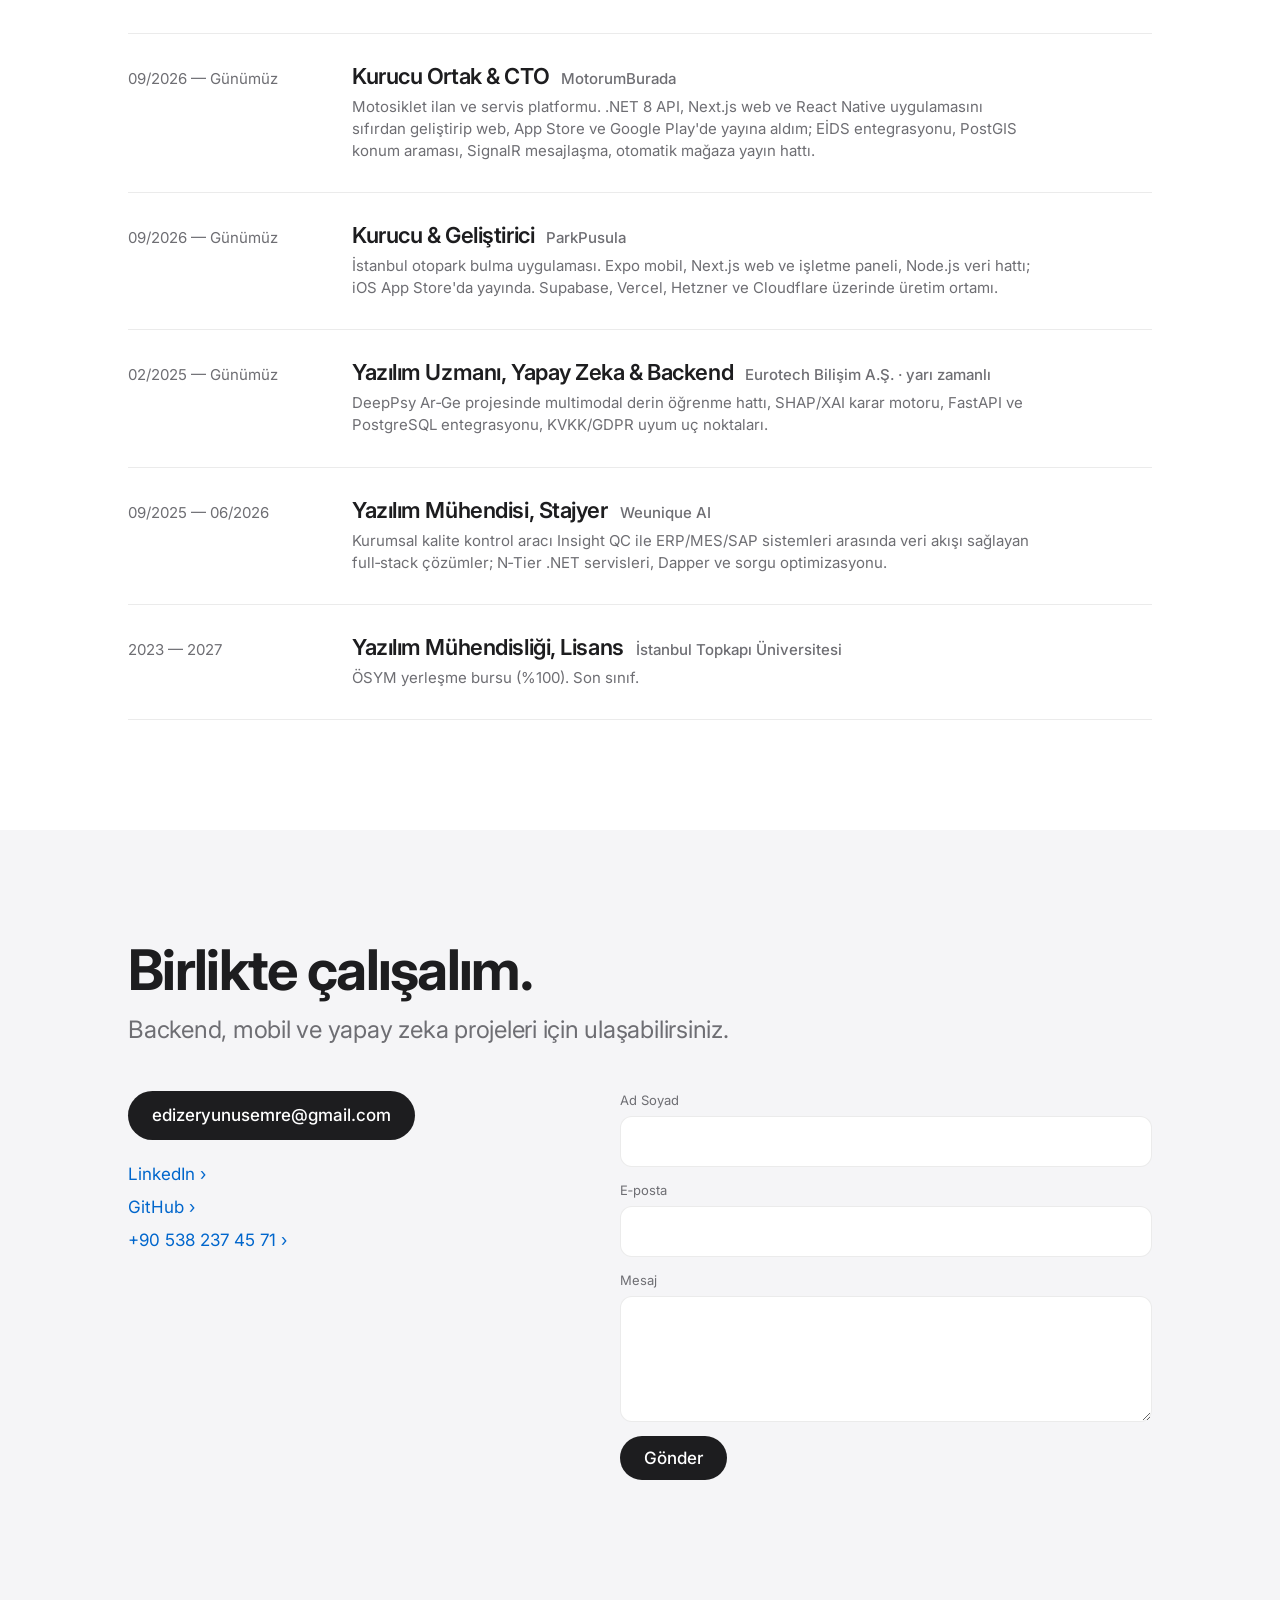
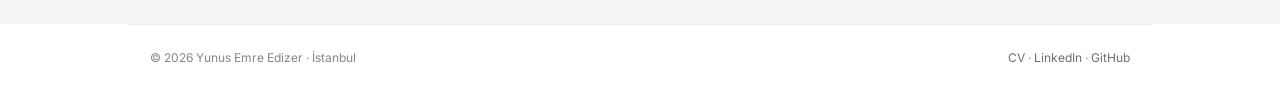
==== commit 360074e6: "Çamlıca Taksi kartı: karstaksi.site (Astro) ikinci site olarak eklendi Co-Authored-By: Claude Opus 5" ====
--- a/index.html
+++ b/index.html
@@ -303,10 +303,12 @@
     <article class="card reveal" data-cat="web" style="--d:.45s">
       <span class="badge badge-live">Canlı</span>
       <h3>Çamlıca Taksi</h3>
-      <p>Kars'ta taksi durağı için yerel SEO odaklı site. Tek yapılandırma dosyasından tüm sayfaları üreten Node.js statik site üreticisi, TR/EN, tıkla‑ara ve WhatsApp konum akışları, LocalBusiness JSON‑LD.</p>
-      <p class="tech">Node.js · Statik site · SEO · Vercel</p>
+      <p>Kars'ta bir taksi durağı için yerel SEO odaklı iki site. Ana site, tek yapılandırma dosyasından tüm sayfaları üreten Node.js statik site üreticisiyle yazıldı: TR/EN, tıkla‑ara ve WhatsApp konum akışları. İkinci site karstaksi.site, genel "Kars taksi" aramaları için Astro ile yazıldı: rota, ilçe ve rehber sayfaları, sunucusuz talep formu. İkisinde de LocalBusiness JSON‑LD ve Search Console var.</p>
+      <p class="tech">Node.js · Astro · SEO · Vercel</p>
       <a class="link-arrow" href="https://www.camlicataksikars.com" target="_blank" rel="noopener">camlicataksikars.com</a>
       <a class="link-arrow" href="https://github.com/YunusEdizer/kars-camlica-taksi" target="_blank" rel="noopener">GitHub</a>
+      <a class="link-arrow" href="https://karstaksi.site" target="_blank" rel="noopener">karstaksi.site</a>
+      <a class="link-arrow" href="https://github.com/YunusEdizer/kars-taksi" target="_blank" rel="noopener">GitHub (Astro)</a>
     </article>
 
     <article class="card reveal" data-cat="web" style="--d:.5s">
